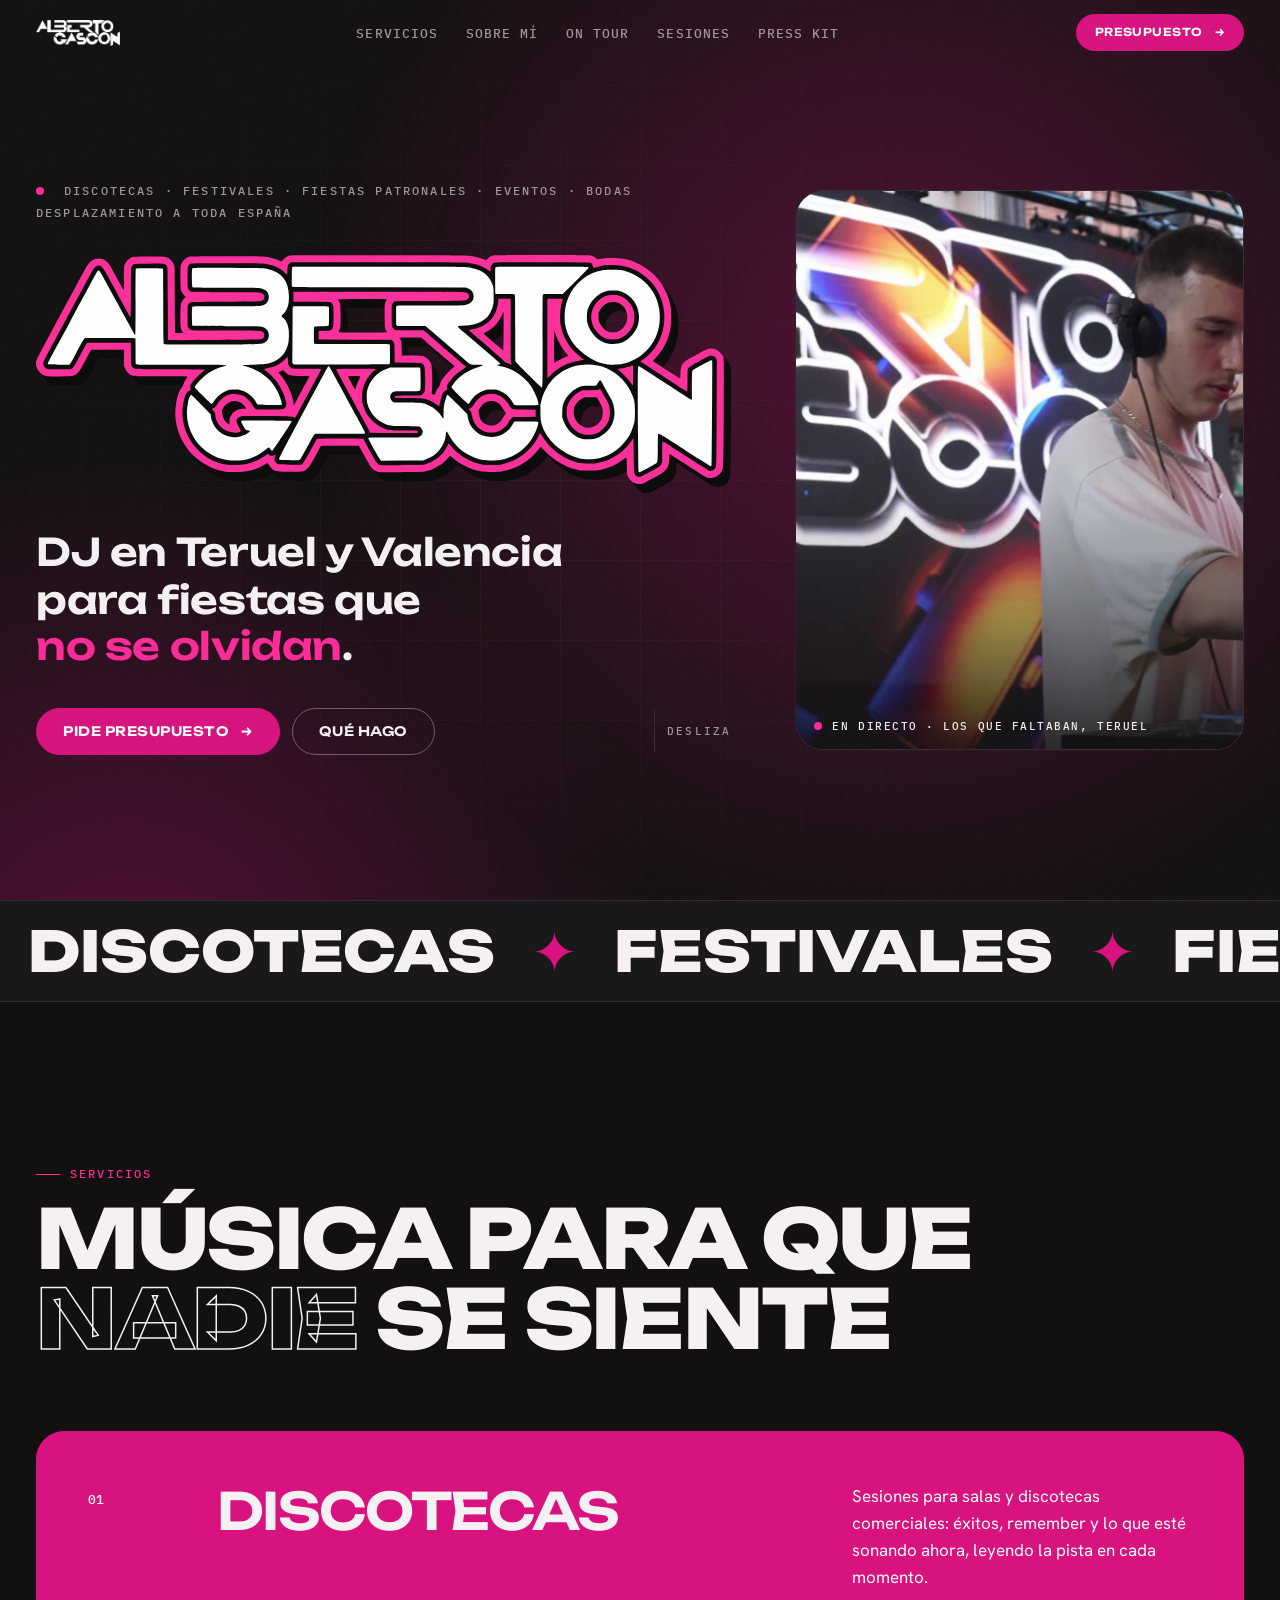
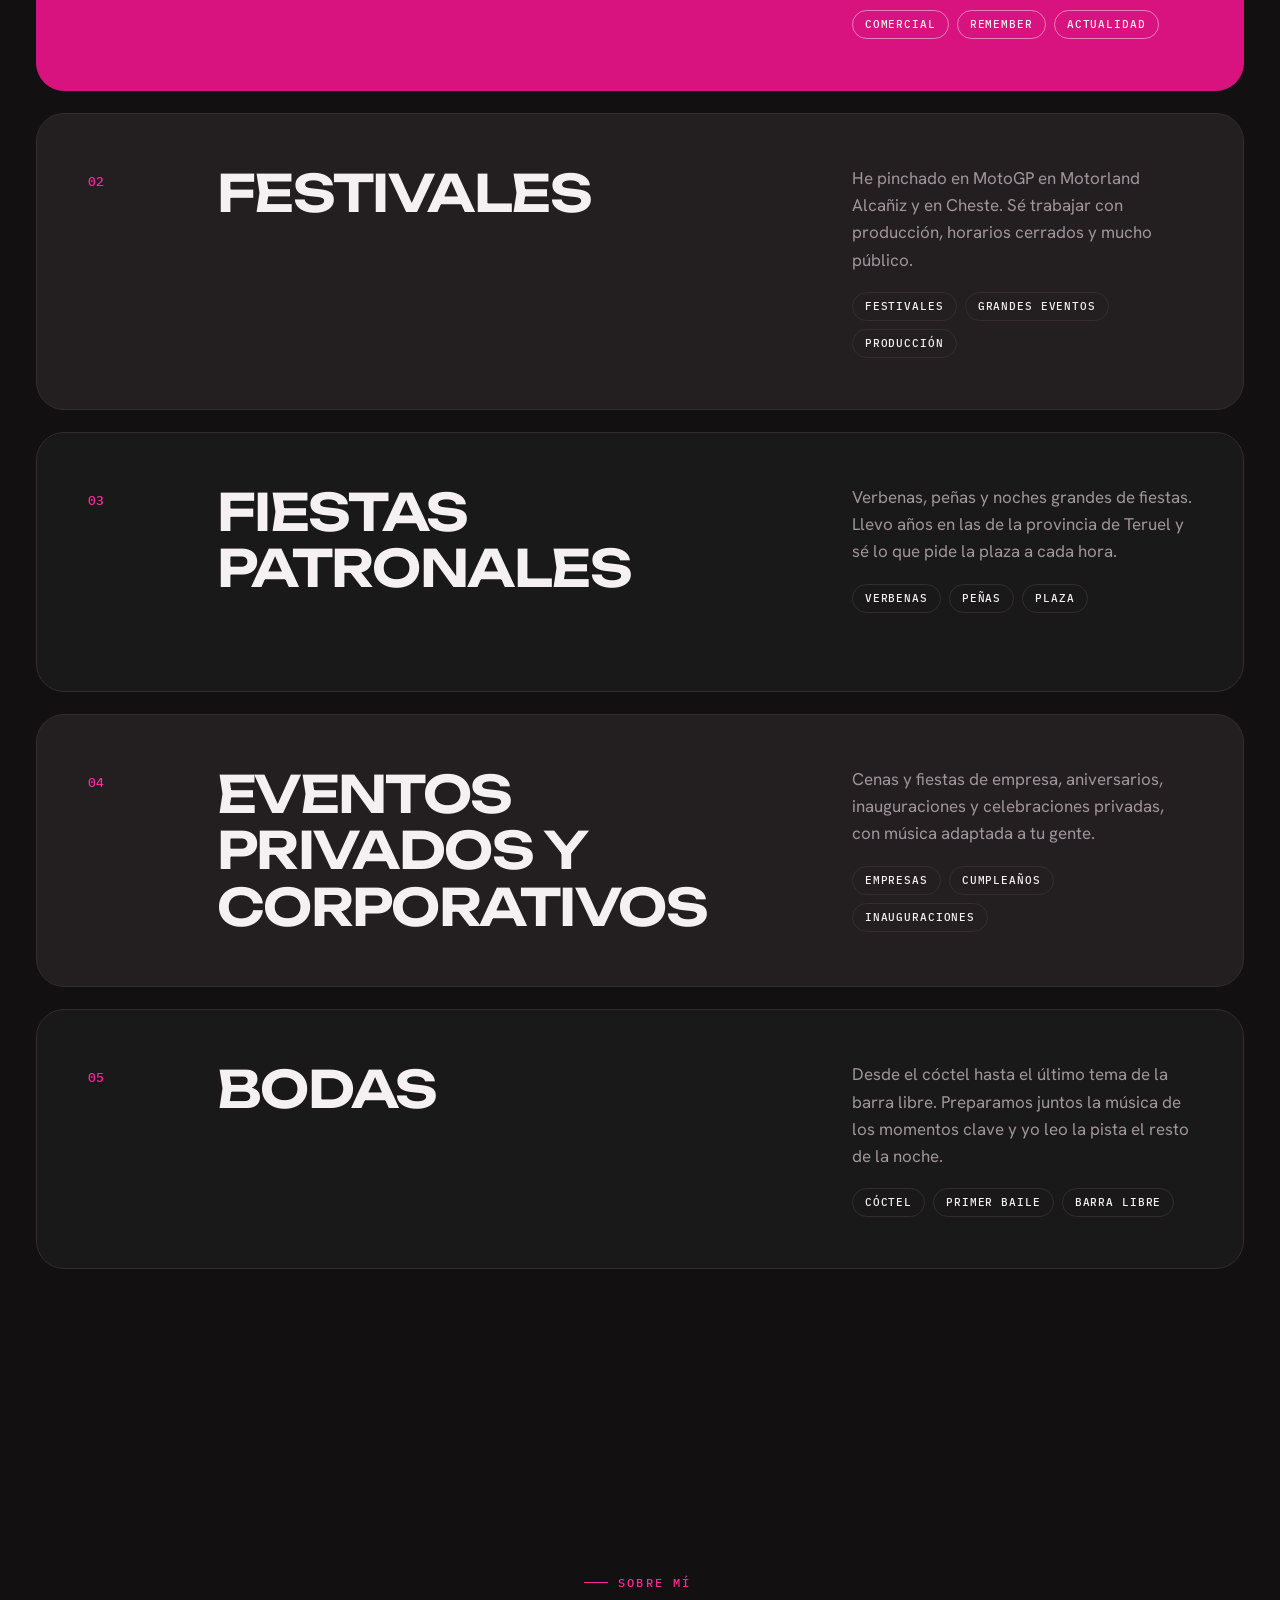
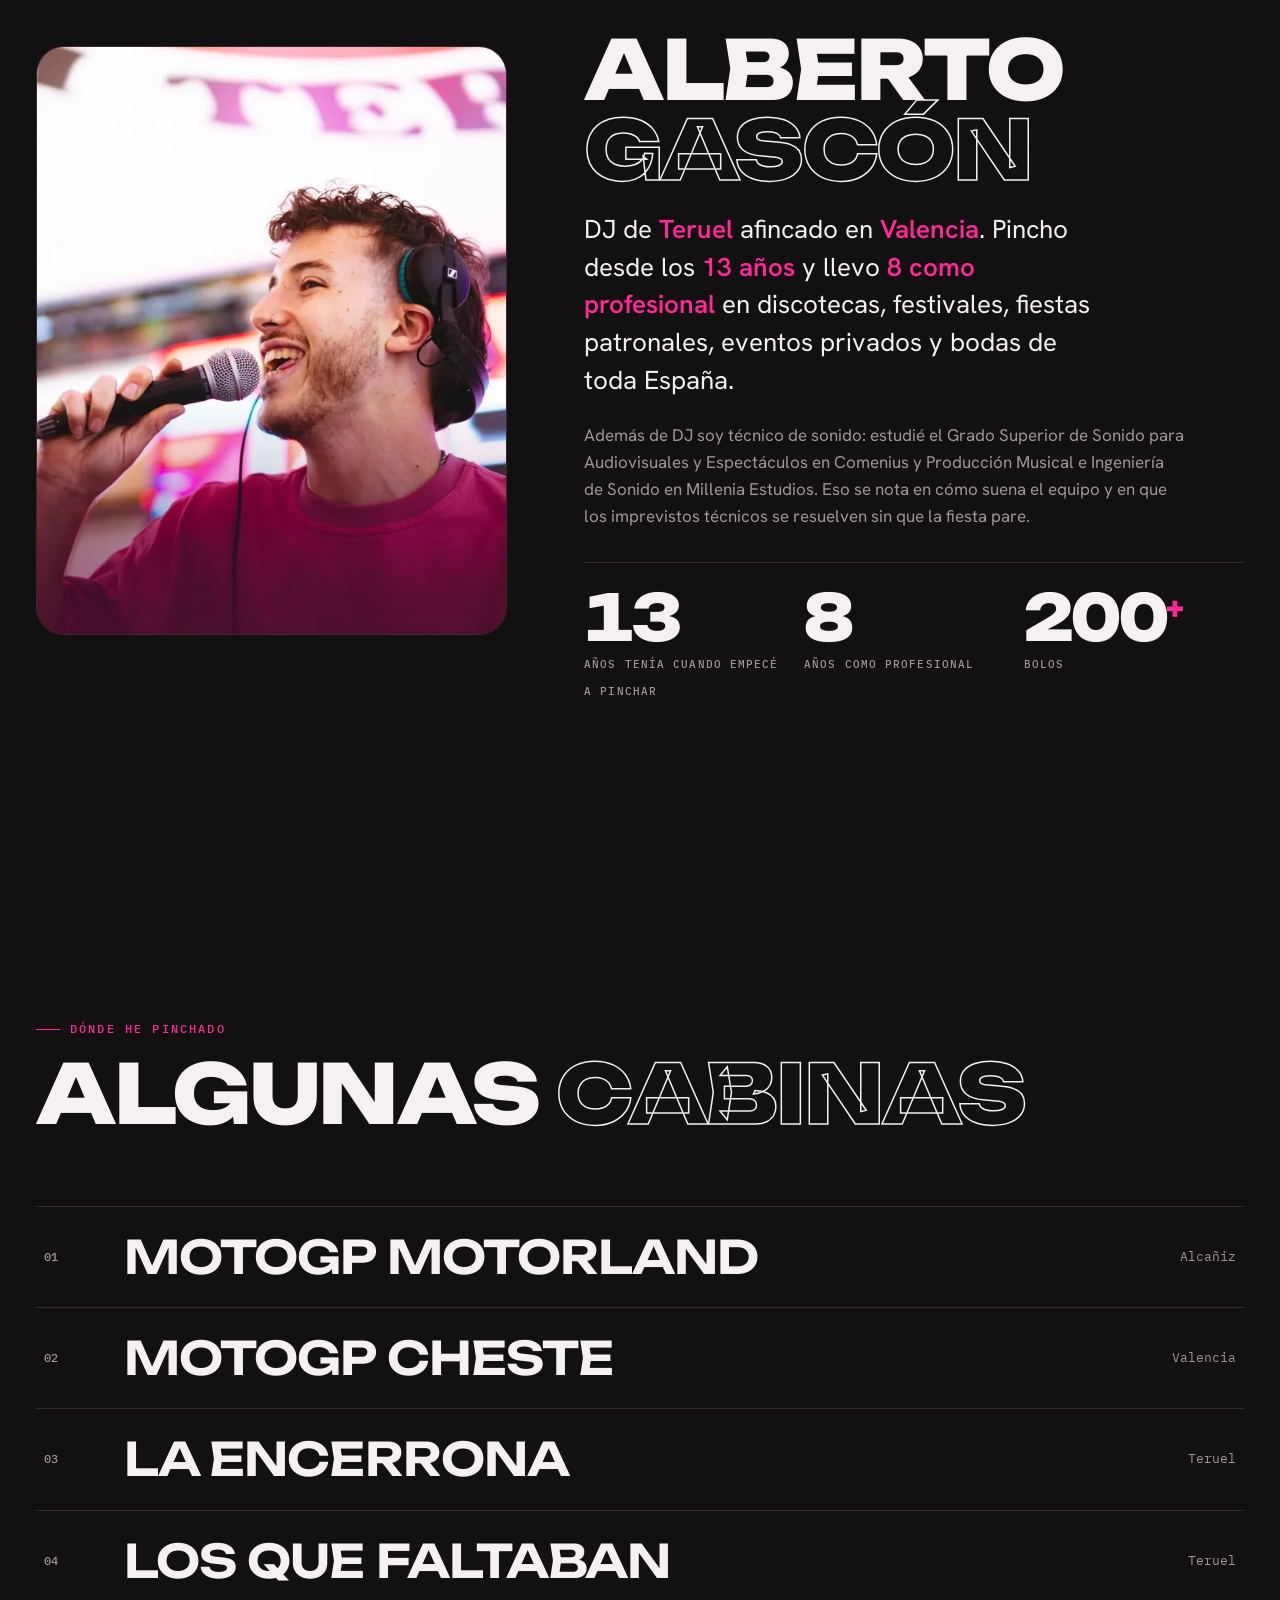
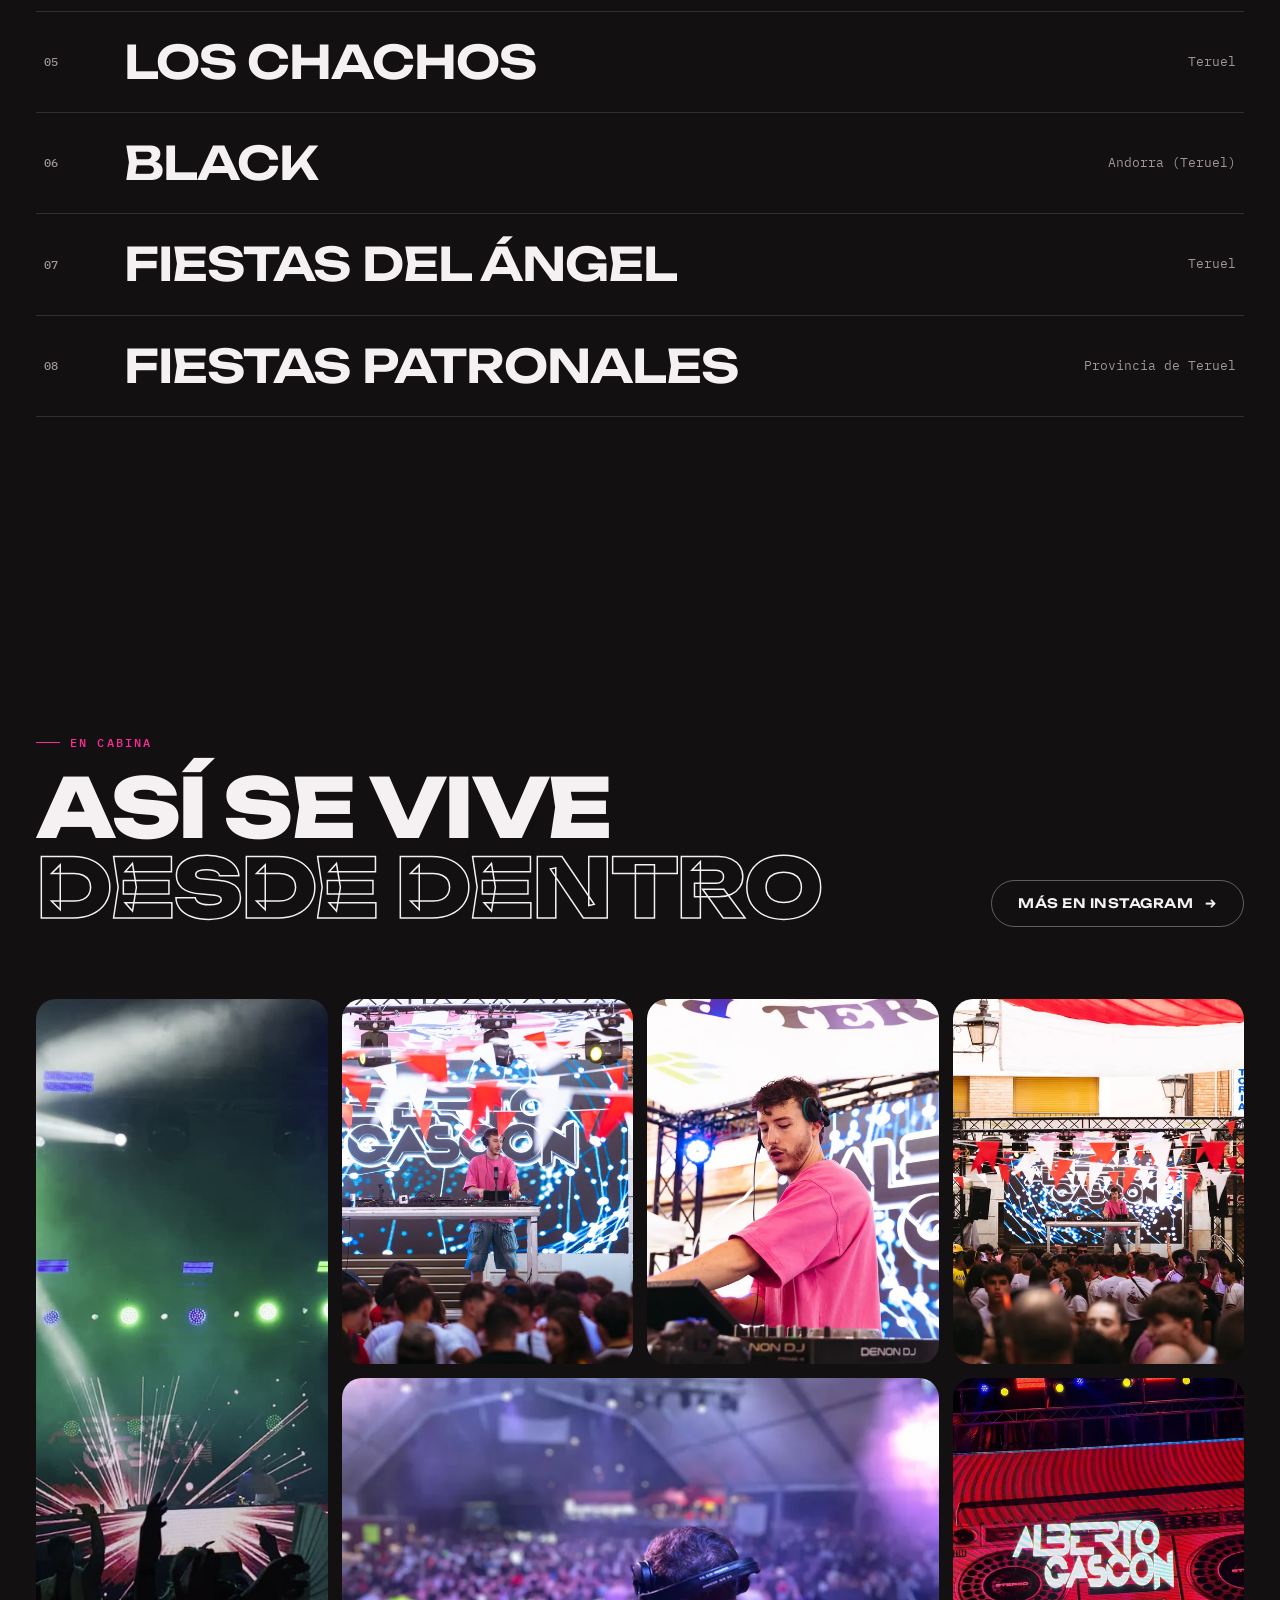
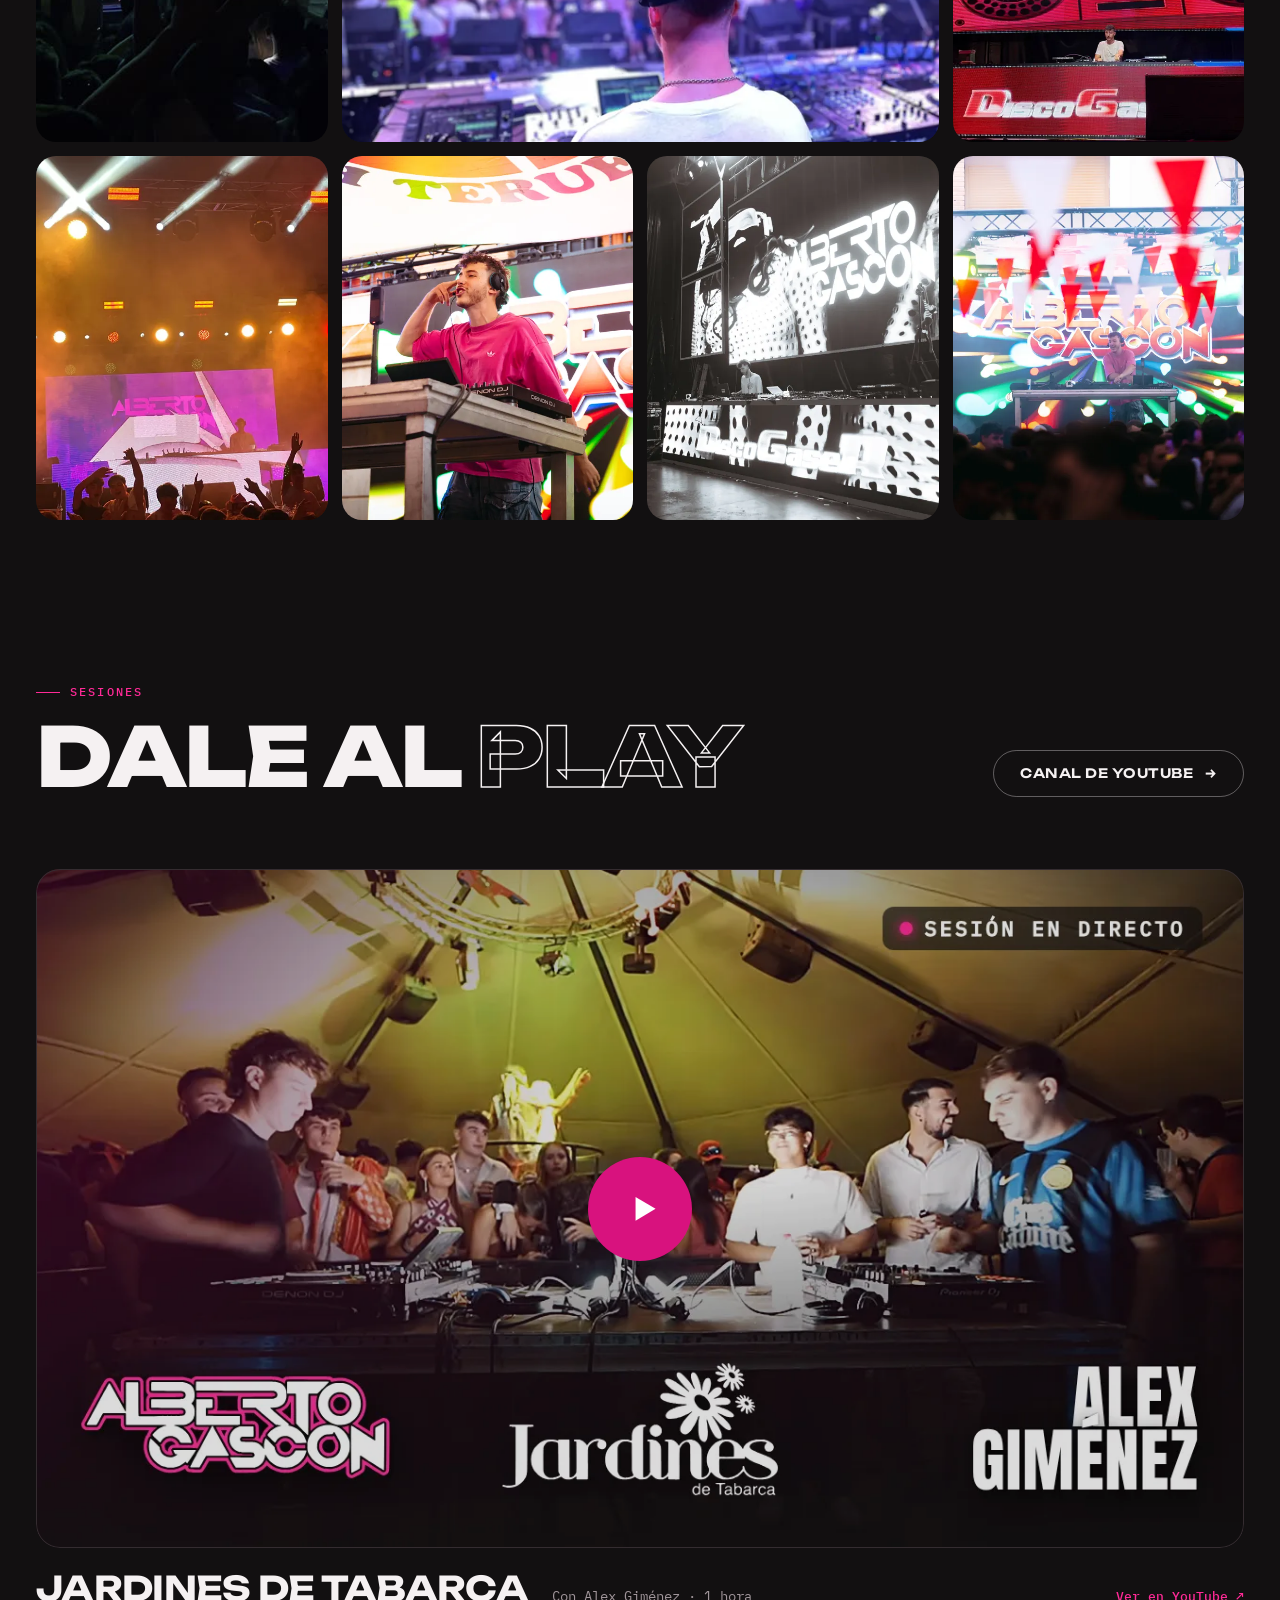
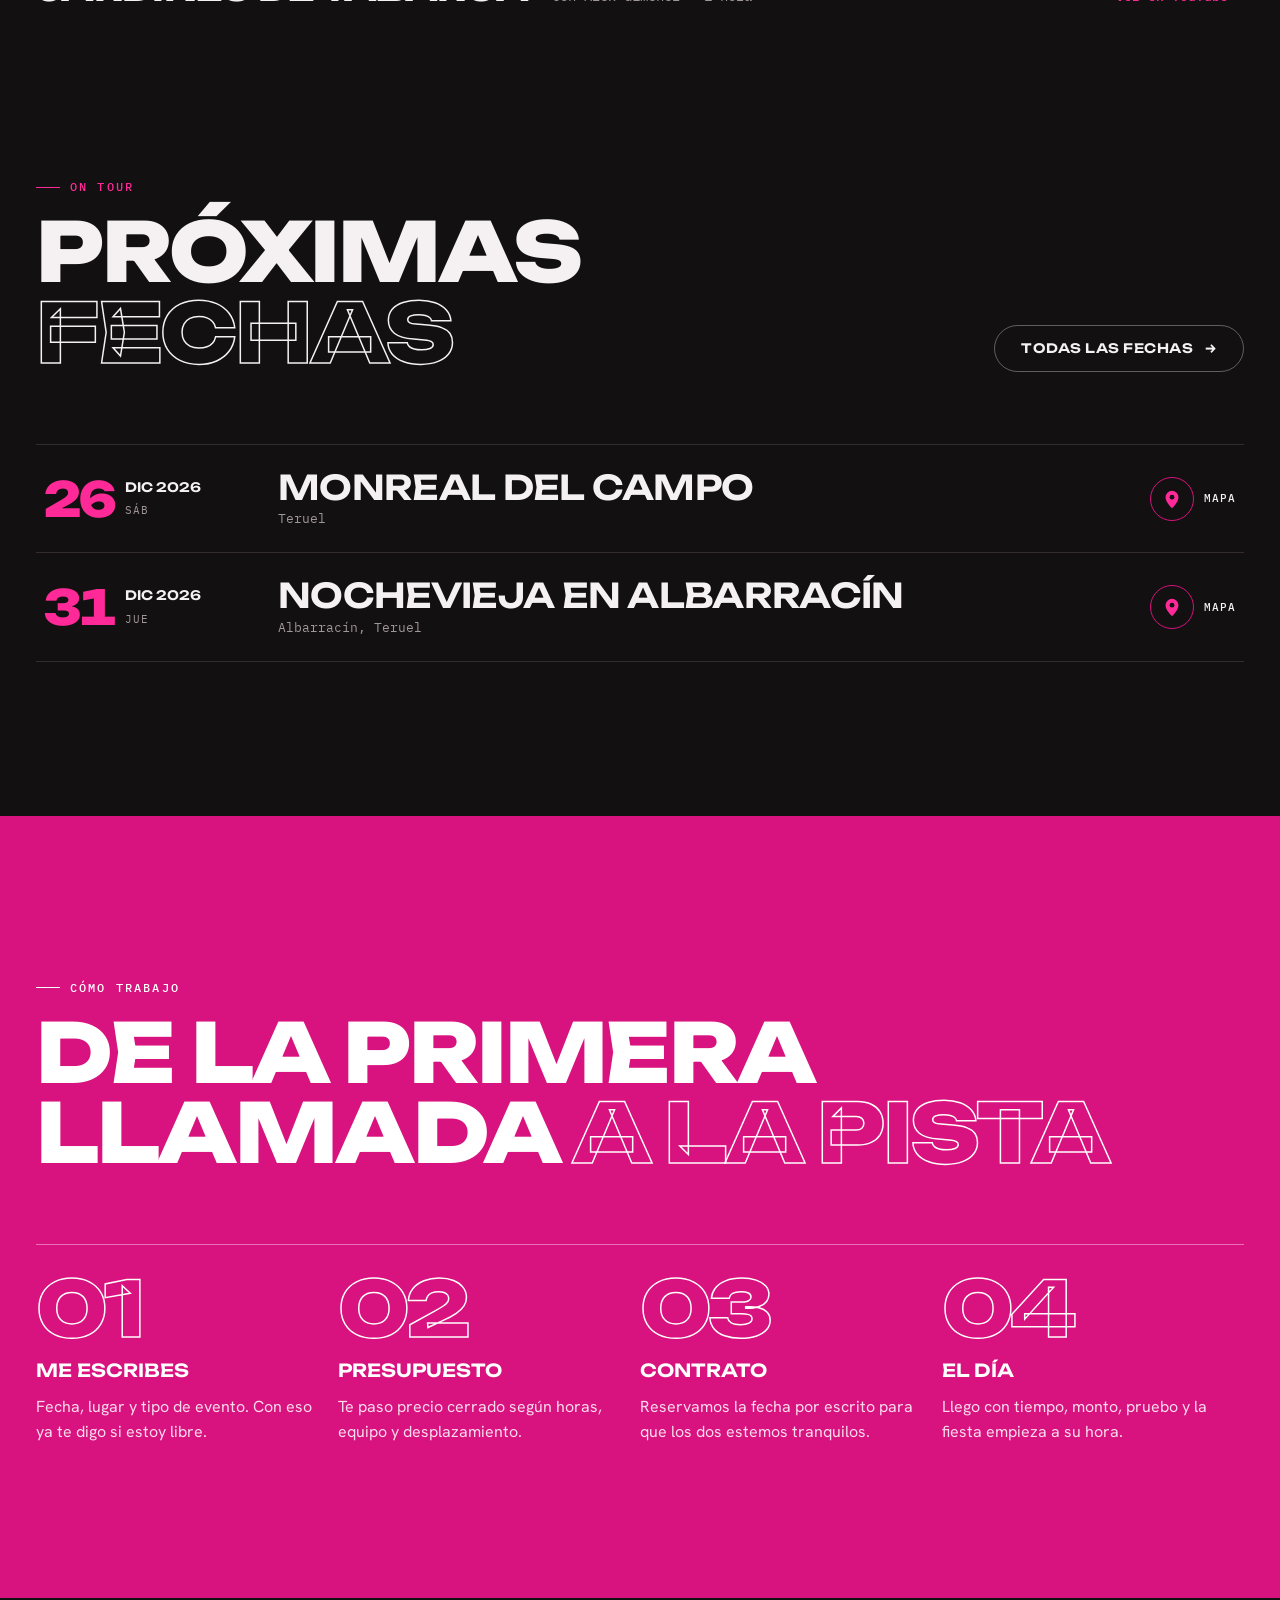
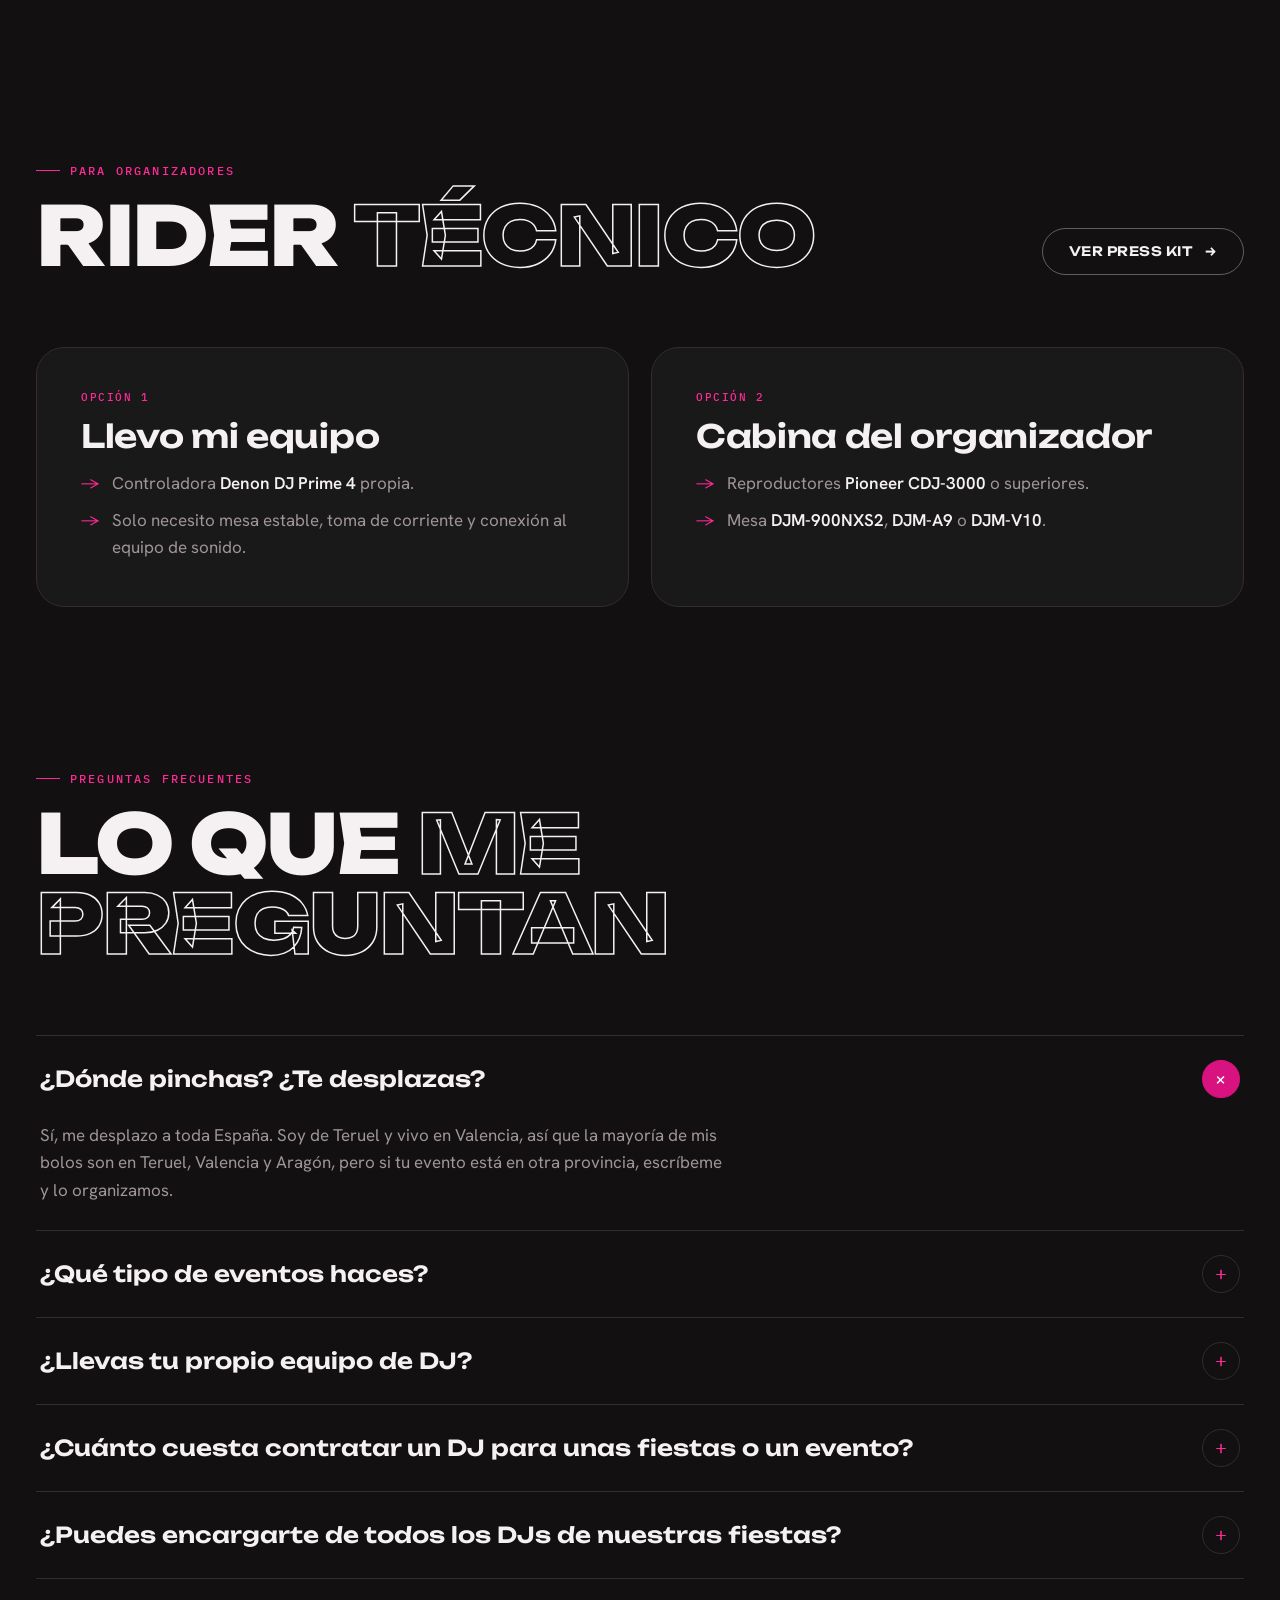
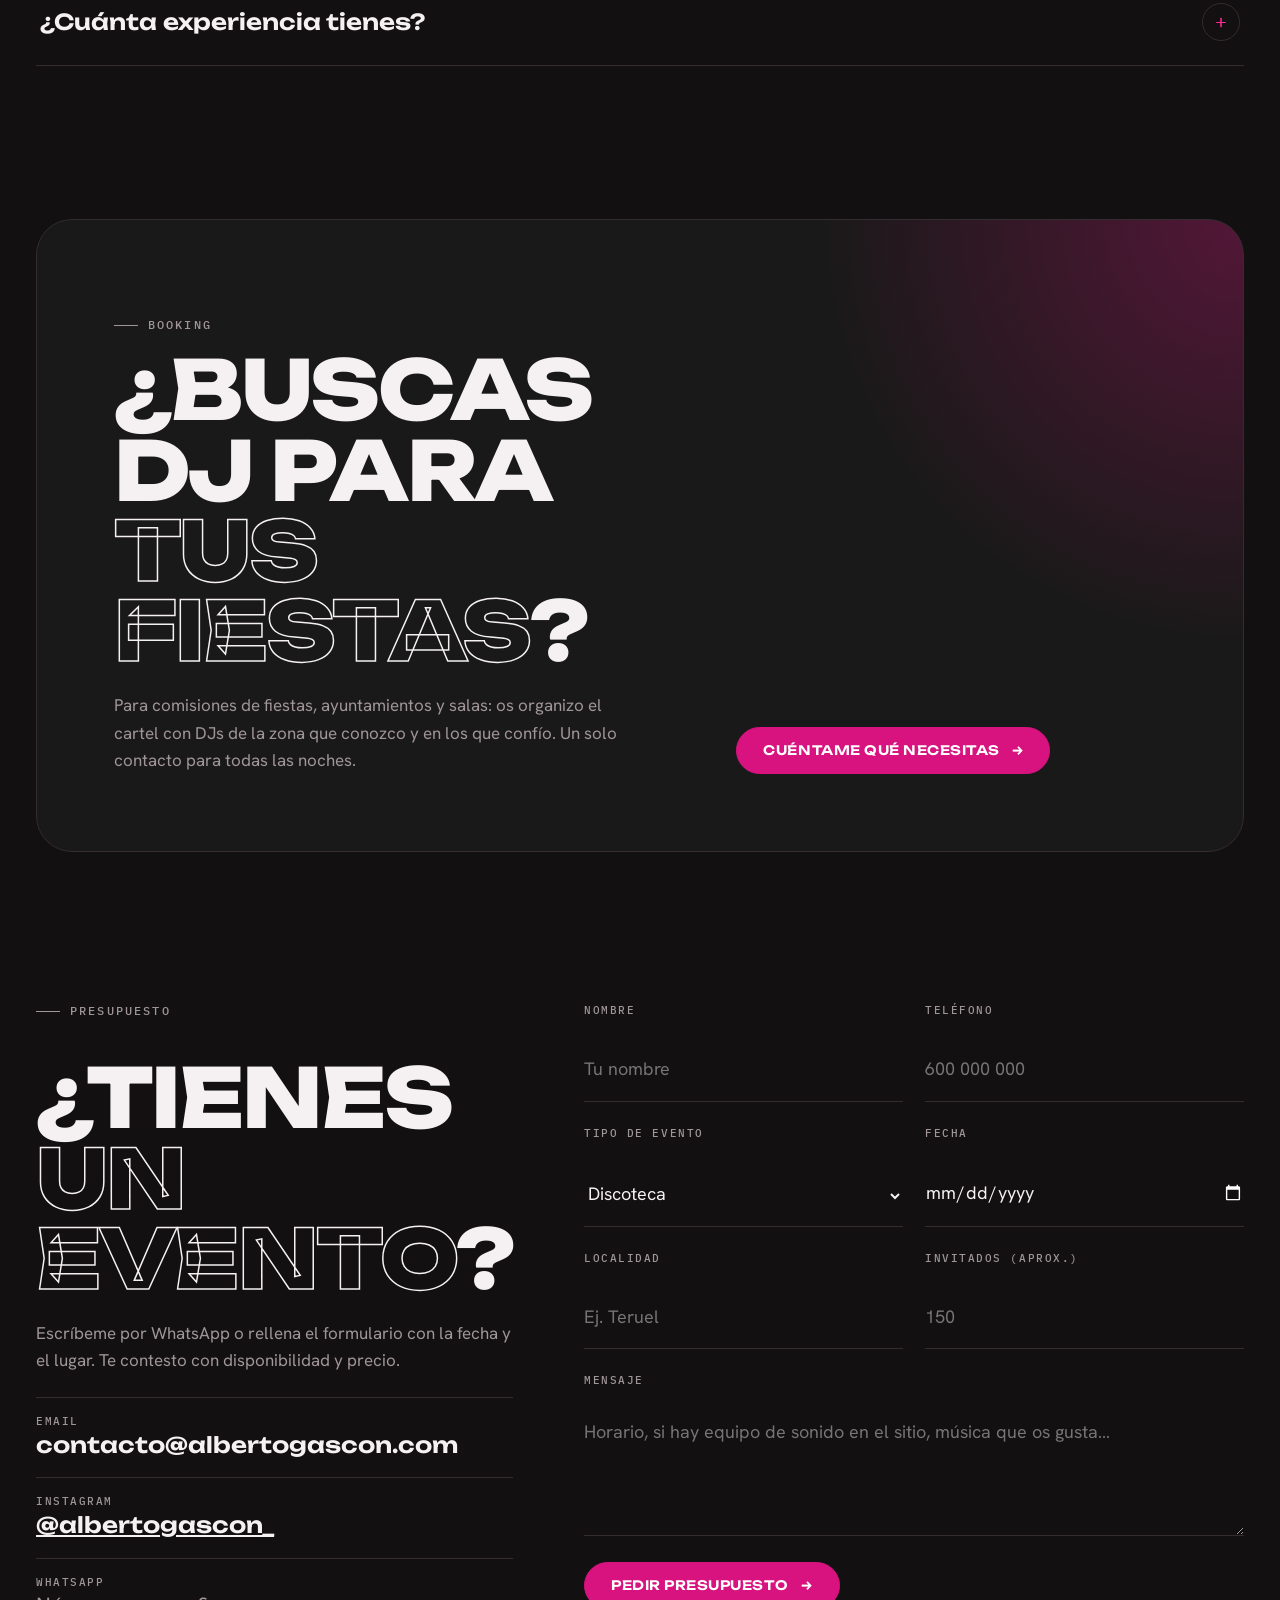
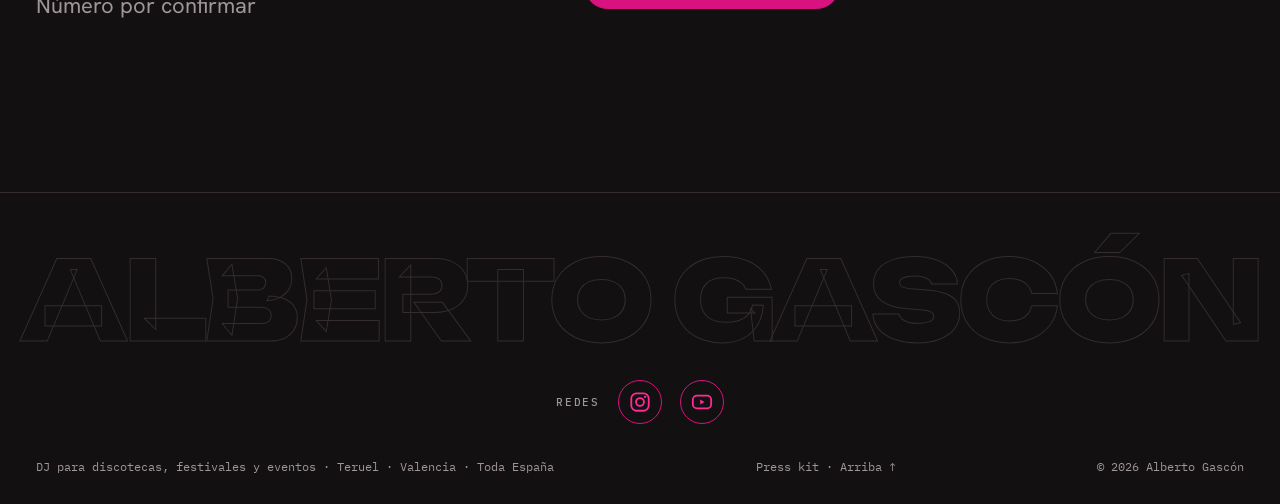
==== index.html @ 692a91f4 "Añade apartado Sesiones con la sesión de Jardines de Tabarca (YouTube, carga al pulsar play) Co-Auth" ====
<!doctype html>
<html lang="es">
<head>
<meta charset="utf-8">
<meta name="viewport" content="width=device-width, initial-scale=1, viewport-fit=cover">





<!-- SEO -->
<title>DJ en Teruel y Valencia para fiestas y eventos | Alberto Gascón</title>
<meta name="description" content="Alberto Gascón, DJ de Teruel con base en Valencia. Discotecas, festivales, fiestas patronales, eventos y bodas en toda España. Pinchando desde los 13, más de 200 bolos. Pide presupuesto.">
<link rel="canonical" href="https://albertogascon.com/">
<meta name="robots" content="index, follow, max-image-preview:large">
<meta name="author" content="Alberto Gascón">
<meta property="og:type" content="website">
<meta property="og:locale" content="es_ES">
<meta property="og:site_name" content="Alberto Gascón DJ">
<meta property="og:title" content="DJ en Teruel y Valencia para fiestas y eventos | Alberto Gascón">
<meta property="og:description" content="Alberto Gascón, DJ de Teruel con base en Valencia. Discotecas, festivales, fiestas patronales, eventos y bodas en toda España. Pinchando desde los 13, más de 200 bolos. Pide presupuesto.">
<meta property="og:url" content="https://albertogascon.com/">
<meta property="og:image" content="https://albertogascon.com/assets/img/og.jpg">
<meta property="og:image:width" content="1200">
<meta property="og:image:height" content="630">
<meta name="twitter:card" content="summary_large_image">
<link rel="icon" href="/favicon.ico" sizes="any">
<link rel="icon" type="image/svg+xml" href="/favicon.svg">
<link rel="apple-touch-icon" href="/assets/img/icons/apple-touch-icon.png">
<link rel="manifest" href="/site.webmanifest">
<!-- /SEO -->
<meta name="claude:viewport-fit-sides" content="cover">
<meta name="theme-color" content="#121011">
<link rel="preconnect" href="https://fonts.googleapis.com">
<link rel="preconnect" href="https://fonts.gstatic.com" crossorigin>
<link rel="stylesheet" href="https://fonts.googleapis.com/css2?family=Unbounded:wght@400;600;800&family=Hanken+Grotesk:wght@400;500;600&family=IBM+Plex+Mono:wght@400;500&display=swap">
<link rel="preload" as="image" href="assets/img/logo-rosa.svg" type="image/svg+xml" fetchpriority="high">
<link rel="stylesheet" href="assets/css/site.css">
<!-- JSONLD -->
<script type="application/ld+json">
{
 "@context": "https://schema.org",
 "@graph": [
  {
   "@type": "WebSite",
   "@id": "https://albertogascon.com/#web",
   "url": "https://albertogascon.com/",
   "name": "Alberto Gascón DJ",
   "inLanguage": "es-ES",
   "publisher": {
    "@id": "https://albertogascon.com/#alberto"
   }
  },
  {
   "@type": "Person",
   "@id": "https://albertogascon.com/#alberto",
   "name": "Alberto Gascón",
   "jobTitle": "DJ",
   "birthDate": "2002",
   "birthPlace": {
    "@type": "Place",
    "name": "Teruel, España"
   },
   "description": "DJ de Teruel con base en Valencia, pinchando desde los 13 años y profesional desde hace 8, para discotecas, festivales, fiestas patronales, eventos privados y corporativos y bodas.",
   "url": "https://albertogascon.com/",
   "image": "https://albertogascon.com/assets/img/og.jpg",
   "email": "contacto@albertogascon.com",
   "sameAs": [
    "https://www.instagram.com/albertogascon_/",
    "https://www.youtube.com/@albertogascondj"
   ],
   "homeLocation": {
    "@type": "Place",
    "name": "Valencia, España"
   },
   "alumniOf": [
    {
     "@type": "EducationalOrganization",
     "name": "Comenius (Valencia)"
    },
    {
     "@type": "EducationalOrganization",
     "name": "Millenia Estudios (Valencia)"
    }
   ],
   "knowsAbout": [
    "DJ",
    "Sesiones de discoteca",
    "Fiestas patronales",
    "Bodas",
    "Técnico de sonido"
   ]
  },
  {
   "@type": [
    "ProfessionalService",
    "EntertainmentBusiness"
   ],
   "@id": "https://albertogascon.com/#negocio",
   "name": "Alberto Gascón DJ",
   "url": "https://albertogascon.com/",
   "image": "https://albertogascon.com/assets/img/og.jpg",
   "logo": "https://albertogascon.com/assets/img/icons/icon-512.png",
   "email": "contacto@albertogascon.com",
   "sameAs": [
    "https://www.instagram.com/albertogascon_/",
    "https://www.youtube.com/@albertogascondj"
   ],
   "founder": {
    "@id": "https://albertogascon.com/#alberto"
   },
   "description": "Servicio de DJ en Teruel, Valencia, Aragón y toda España: discotecas, festivales, fiestas patronales, eventos privados y corporativos, bodas y booking de DJs.",
   "address": {
    "@type": "PostalAddress",
    "addressLocality": "Valencia",
    "addressRegion": "Valencia",
    "addressCountry": "ES"
   },
   "areaServed": [
    {
     "@type": "AdministrativeArea",
     "name": "España"
    },
    {
     "@type": "AdministrativeArea",
     "name": "Provincia de Teruel"
    },
    {
     "@type": "AdministrativeArea",
     "name": "Valencia"
    },
    {
     "@type": "AdministrativeArea",
     "name": "Aragón"
    },
    {
     "@type": "AdministrativeArea",
     "name": "Comunidad Valenciana"
    }
   ],
   "knowsLanguage": "es",
   "hasOfferCatalog": {
    "@type": "OfferCatalog",
    "name": "Servicios de DJ",
    "itemListElement": [
     {
      "@type": "Offer",
      "itemOffered": {
       "@type": "Service",
       "name": "DJ para discotecas",
       "areaServed": [
        {
         "@type": "AdministrativeArea",
         "name": "España"
        },
        {
         "@type": "AdministrativeArea",
         "name": "Provincia de Teruel"
        },
        {
         "@type": "AdministrativeArea",
         "name": "Valencia"
        },
        {
         "@type": "AdministrativeArea",
         "name": "Aragón"
        },
        {
         "@type": "AdministrativeArea",
         "name": "Comunidad Valenciana"
        }
       ]
      }
     },
     {
      "@type": "Offer",
      "itemOffered": {
       "@type": "Service",
       "name": "DJ para festivales",
       "areaServed": [
        {
         "@type": "AdministrativeArea",
         "name": "España"
        },
        {
         "@type": "AdministrativeArea",
         "name": "Provincia de Teruel"
        },
        {
         "@type": "AdministrativeArea",
         "name": "Valencia"
        },
        {
         "@type": "AdministrativeArea",
         "name": "Aragón"
        },
        {
         "@type": "AdministrativeArea",
         "name": "Comunidad Valenciana"
        }
       ]
      }
     },
     {
      "@type": "Offer",
      "itemOffered": {
       "@type": "Service",
       "name": "DJ para fiestas patronales",
       "areaServed": [
        {
         "@type": "AdministrativeArea",
         "name": "España"
        },
        {
         "@type": "AdministrativeArea",
         "name": "Provincia de Teruel"
        },
        {
         "@type": "AdministrativeArea",
         "name": "Valencia"
        },
        {
         "@type": "AdministrativeArea",
         "name": "Aragón"
        },
        {
         "@type": "AdministrativeArea",
         "name": "Comunidad Valenciana"
        }
       ]
      }
     },
     {
      "@type": "Offer",
      "itemOffered": {
       "@type": "Service",
       "name": "DJ para eventos privados y corporativos",
       "areaServed": [
        {
         "@type": "AdministrativeArea",
         "name": "España"
        },
        {
         "@type": "AdministrativeArea",
         "name": "Provincia de Teruel"
        },
        {
         "@type": "AdministrativeArea",
         "name": "Valencia"
        },
        {
         "@type": "AdministrativeArea",
         "name": "Aragón"
        },
        {
         "@type": "AdministrativeArea",
         "name": "Comunidad Valenciana"
        }
       ]
      }
     },
     {
      "@type": "Offer",
      "itemOffered": {
       "@type": "Service",
       "name": "DJ para bodas",
       "areaServed": [
        {
         "@type": "AdministrativeArea",
         "name": "España"
        },
        {
         "@type": "AdministrativeArea",
         "name": "Provincia de Teruel"
        },
        {
         "@type": "AdministrativeArea",
         "name": "Valencia"
        },
        {
         "@type": "AdministrativeArea",
         "name": "Aragón"
        },
        {
         "@type": "AdministrativeArea",
         "name": "Comunidad Valenciana"
        }
       ]
      }
     },
     {
      "@type": "Offer",
      "itemOffered": {
       "@type": "Service",
       "name": "Booking de DJs para fiestas",
       "areaServed": [
        {
         "@type": "AdministrativeArea",
         "name": "España"
        },
        {
         "@type": "AdministrativeArea",
         "name": "Provincia de Teruel"
        },
        {
         "@type": "AdministrativeArea",
         "name": "Valencia"
        },
        {
         "@type": "AdministrativeArea",
         "name": "Aragón"
        },
        {
         "@type": "AdministrativeArea",
         "name": "Comunidad Valenciana"
        }
       ]
      }
     }
    ]
   }
  },
  {
   "@type": "FAQPage",
   "@id": "https://albertogascon.com/#preguntas",
   "mainEntity": [
    {
     "@type": "Question",
     "name": "¿Dónde pinchas? ¿Te desplazas?",
     "acceptedAnswer": {
      "@type": "Answer",
      "text": "Sí, me desplazo a toda España. Soy de Teruel y vivo en Valencia, así que la mayoría de mis bolos son en Teruel, Valencia y Aragón, pero si tu evento está en otra provincia, escríbeme y lo organizamos."
     }
    },
    {
     "@type": "Question",
     "name": "¿Qué tipo de eventos haces?",
     "acceptedAnswer": {
      "@type": "Answer",
      "text": "Discotecas y salas comerciales, festivales, fiestas patronales y verbenas, eventos privados y de empresa, y bodas. He pinchado en MotoGP Motorland Alcañiz, MotoGP Cheste, La Encerrona, Los Que Faltaban, Los Chachos, Black y las Fiestas del Ángel de Teruel."
     }
    },
    {
     "@type": "Question",
     "name": "¿Llevas tu propio equipo de DJ?",
     "acceptedAnswer": {
      "@type": "Answer",
      "text": "Sí. Puedo llevar mi Denon DJ Prime 4. Si la sala ya tiene cabina, trabajo con Pioneer CDJ-3000 o superiores y mesa DJM-900NXS2, DJM-A9 o DJM-V10."
     }
    },
    {
     "@type": "Question",
     "name": "¿Cuánto cuesta contratar un DJ para unas fiestas o un evento?",
     "acceptedAnswer": {
      "@type": "Answer",
      "text": "Depende de las horas, del equipo que haga falta y del desplazamiento. Cuéntame la fecha, el lugar y el tipo de evento y te paso un precio cerrado sin compromiso."
     }
    },
    {
     "@type": "Question",
     "name": "¿Puedes encargarte de todos los DJs de nuestras fiestas?",
     "acceptedAnswer": {
      "@type": "Answer",
      "text": "Sí. Para comisiones de fiestas, ayuntamientos y salas organizo el cartel con DJs de la zona de confianza, con un solo contacto para todas las noches."
     }
    },
    {
     "@type": "Question",
     "name": "¿Cuánta experiencia tienes?",
     "acceptedAnswer": {
      "@type": "Answer",
      "text": "Pincho desde los 13 años y llevo 8 como DJ profesional, con más de 200 bolos. Tengo 24 años y además soy técnico de sonido: estudié en Comenius y en Millenia Estudios (Valencia)."
     }
    }
   ]
  },
  {
   "@type": "MusicEvent",
   "name": "Alberto Gascón en Villar del Cobo",
   "startDate": "2026-10-30",
   "eventStatus": "https://schema.org/EventScheduled",
   "eventAttendanceMode": "https://schema.org/OfflineEventAttendanceMode",
   "location": {
    "@type": "Place",
    "name": "Villar del Cobo",
    "address": {
     "@type": "PostalAddress",
     "addressLocality": "Teruel",
     "addressCountry": "ES"
    }
   },
   "performer": {
    "@id": "https://albertogascon.com/#alberto"
   },
   "organizer": {
    "@type": "Organization",
    "name": "Villar del Cobo"
   },
   "image": "https://albertogascon.com/assets/img/og.jpg",
   "url": "https://albertogascon.com/tour.html",
   "description": "Alberto Gascón pincha en Villar del Cobo (Teruel)."
  },
  {
   "@type": "MusicEvent",
   "name": "Alberto Gascón en Electropura",
   "startDate": "2026-11-19",
   "eventStatus": "https://schema.org/EventScheduled",
   "eventAttendanceMode": "https://schema.org/OfflineEventAttendanceMode",
   "location": {
    "@type": "Place",
    "name": "Electropura",
    "address": {
     "@type": "PostalAddress",
     "addressLocality": "Ruzafa, Valencia",
     "addressCountry": "ES"
    }
   },
   "performer": {
    "@id": "https://albertogascon.com/#alberto"
   },
   "organizer": {
    "@type": "Organization",
    "name": "Electropura"
   },
   "image": "https://albertogascon.com/assets/img/og.jpg",
   "url": "https://albertogascon.com/tour.html",
   "description": "Alberto Gascón pincha en Electropura (Ruzafa, Valencia)."
  },
  {
   "@type": "MusicEvent",
   "name": "Alberto Gascón en Manzanera",
   "startDate": "2026-11-21",
   "eventStatus": "https://schema.org/EventScheduled",
   "eventAttendanceMode": "https://schema.org/OfflineEventAttendanceMode",
   "location": {
    "@type": "Place",
    "name": "Manzanera",
    "address": {
     "@type": "PostalAddress",
     "addressLocality": "Teruel",
     "addressCountry": "ES"
    }
   },
   "performer": {
    "@id": "https://albertogascon.com/#alberto"
   },
   "organizer": {
    "@type": "Organization",
    "name": "Manzanera"
   },
   "image": "https://albertogascon.com/assets/img/og.jpg",
   "url": "https://albertogascon.com/tour.html",
   "description": "Alberto Gascón pincha en Manzanera (Teruel)."
  }
 ]
}
</script>
<!-- /JSONLD -->
</head>
<body>

<div class="curtain" aria-hidden="true"><span>Alberto Gascón · DJ</span></div>

<nav id="nav">
  <div class="wrap">
    <a class="brand" href="#top" aria-label="Inicio"><img src="assets/img/logo-blanco.png" alt="Alberto Gascón"></a>
    <ul id="menu">
      <li style="--d:0"><a href="#servicios">Servicios</a></li>
      <li style="--d:1"><a href="#sobre-mi">Sobre mí</a></li>
      <li style="--d:2"><a href="tour.html">On Tour</a></li>
      <li style="--d:3"><a href="#sesiones">Sesiones</a></li>
      <li style="--d:4"><a href="presskit.html">Press kit</a></li>
    </ul>
    <a class="btn small" href="#presupuesto">Presupuesto <span class="arr">→</span></a>
    <button class="burger" type="button" aria-label="Abrir menú" aria-expanded="false" aria-controls="menu"><span></span><span></span></button>
  </div>
</nav>

<header class="hero" id="top">
  <div class="glow" aria-hidden="true"></div>
  <div class="grid-lines" aria-hidden="true"></div>
  <div class="wrap">
    <div class="hero-copy">
    <p class="kicker"><span class="dot"></span><span>Discotecas · Festivales · Fiestas patronales · Eventos · Bodas</span><span>Desplazamiento a toda España</span></p>
    <div class="logo-stage" id="logoStage"><img src="assets/img/logo-rosa.svg" alt="Alberto Gascón, DJ en Teruel y Valencia" width="2841" height="970" fetchpriority="high"></div>
    <h1>
      <span class="line-mask"><span>DJ en Teruel y Valencia</span></span>
      <span class="line-mask"><span>para fiestas que <em>no se olvidan</em>.</span></span>
    </h1>
    <div class="hero-foot">
      <div class="ctas">
        <a class="btn" href="#presupuesto">Pide presupuesto <span class="arr">→</span></a>
        <a class="btn ghost" href="#servicios">Qué hago</a>
      </div>
      <div class="scroll-cue"><i></i>Desliza</div>
    </div>
    </div>
    <figure class="hero-media">
      <video autoplay muted loop playsinline preload="auto" poster="assets/video/hero-los-que-faltaban.jpg" aria-label="Alberto Gascón pinchando en Los Que Faltaban, Teruel">
        <source src="assets/video/hero-los-que-faltaban-movil.mp4" type="video/mp4" media="(max-width: 960px)">
        <source src="assets/video/hero-los-que-faltaban.mp4" type="video/mp4">
      </video>
      <figcaption><span class="rec"></span>En directo · Los Que Faltaban, Teruel</figcaption>
    </figure>
  </div>
</header>

<div class="marquee" aria-hidden="true">
  <div class="track">
    <span>Discotecas</span><span class="star">✦</span><span>Festivales</span><span class="star">✦</span><span>Fiestas patronales</span><span class="star">✦</span><span>Eventos corporativos</span><span class="star">✦</span><span>Bodas</span><span class="star">✦</span>
    <span>Discotecas</span><span class="star">✦</span><span>Festivales</span><span class="star">✦</span><span>Fiestas patronales</span><span class="star">✦</span><span>Eventos corporativos</span><span class="star">✦</span><span>Bodas</span><span class="star">✦</span>
  </div>
</div>

<main>
<section id="servicios">
  <div class="wrap">
    <div class="sec-head reveal">
      <div><p class="eyebrow">Servicios</p><h2>Música para que <span class="out">nadie</span> se siente</h2></div>
    </div>
    <div class="stack">
      <article class="card hot" style="--i:0"><span class="n">01</span><h3>Discotecas</h3><div><p>Sesiones para salas y discotecas comerciales: éxitos, remember y lo que esté sonando ahora, leyendo la pista en cada momento.</p><div class="tags"><span>Comercial</span><span>Remember</span><span>Actualidad</span></div></div></article>
      <article class="card" style="--i:1"><span class="n">02</span><h3>Festivales</h3><div><p>He pinchado en MotoGP en Motorland Alcañiz y en Cheste. Sé trabajar con producción, horarios cerrados y mucho público.</p><div class="tags"><span>Festivales</span><span>Grandes eventos</span><span>Producción</span></div></div></article>
      <article class="card" style="--i:2"><span class="n">03</span><h3>Fiestas patronales</h3><div><p>Verbenas, peñas y noches grandes de fiestas. Llevo años en las de la provincia de Teruel y sé lo que pide la plaza a cada hora.</p><div class="tags"><span>Verbenas</span><span>Peñas</span><span>Plaza</span></div></div></article>
      <article class="card" style="--i:3"><span class="n">04</span><h3>Eventos privados y corporativos</h3><div><p>Cenas y fiestas de empresa, aniversarios, inauguraciones y celebraciones privadas, con música adaptada a tu gente.</p><div class="tags"><span>Empresas</span><span>Cumpleaños</span><span>Inauguraciones</span></div></div></article>
      <article class="card" style="--i:4"><span class="n">05</span><h3>Bodas</h3><div><p>Desde el cóctel hasta el último tema de la barra libre. Preparamos juntos la música de los momentos clave y yo leo la pista el resto de la noche.</p><div class="tags"><span>Cóctel</span><span>Primer baile</span><span>Barra libre</span></div></div></article>
    </div>
  </div>
</section>

<section id="sobre-mi">
  <div class="wrap about">
    <figure class="portrait reveal"><img src="assets/img/fotos/alberto-gascon-dj-retrato-microfono-700.webp" srcset="assets/img/fotos/alberto-gascon-dj-retrato-microfono-700.webp 560w, assets/img/fotos/alberto-gascon-dj-retrato-microfono-1400.webp 1120w" sizes="(max-width: 860px) 92vw, 40vw" width="1120" height="1400" loading="lazy" alt="Alberto Gascón con el micrófono en la mano durante una sesión"></figure>
    <div class="about-text reveal">
      <p class="eyebrow">Sobre mí</p>
      <h2>Alberto <span class="out">Gascón</span></h2>
      <p class="lead">DJ de <b>Teruel</b> afincado en <b>Valencia</b>. Pincho desde los <b>13 años</b> y llevo <b>8 como profesional</b> en discotecas, festivales, fiestas patronales, eventos privados y bodas de toda España.</p>
      <p class="body">Además de DJ soy técnico de sonido: estudié el Grado Superior de Sonido para Audiovisuales y Espectáculos en Comenius y Producción Musical e Ingeniería de Sonido en Millenia Estudios. Eso se nota en cómo suena el equipo y en que los imprevistos técnicos se resuelven sin que la fiesta pare.</p>
      <div class="stats">
        <div><b>13</b><span>Años tenía cuando empecé a pinchar</span></div>
        <div><b data-count="8">8</b><span>Años como profesional</span></div>
        <div><b data-count="200">200<sup>+</sup></b><span>Bolos</span></div>
      </div>
    </div>
  </div>
</section>

<section id="cabinas">
  <div class="wrap">
    <div class="sec-head reveal">
      <div><p class="eyebrow">Dónde he pinchado</p><h2>Algunas <span class="out">cabinas</span></h2></div>
    </div>
    <ul class="venues reveal">
      <li><span class="i">01</span><span class="name">MotoGP Motorland</span><span class="where">Alcañiz</span></li>
      <li><span class="i">02</span><span class="name">MotoGP Cheste</span><span class="where">Valencia</span></li>
      <li><span class="i">03</span><span class="name">La Encerrona</span><span class="where">Teruel</span></li>
      <li><span class="i">04</span><span class="name">Los Que Faltaban</span><span class="where">Teruel</span></li>
      <li><span class="i">05</span><span class="name">Los Chachos</span><span class="where">Teruel</span></li>
      <li><span class="i">06</span><span class="name">Black</span><span class="where">Andorra (Teruel)</span></li>
      <li><span class="i">07</span><span class="name">Fiestas del Ángel</span><span class="where">Teruel</span></li>
      <li><span class="i">08</span><span class="name">Fiestas patronales</span><span class="where">Provincia de Teruel</span></li>
    </ul>
  </div>
</section>

<section id="en-cabina">
  <div class="wrap">
    <div class="sec-head reveal">
      <div><p class="eyebrow">En cabina</p><h2>Así se vive <span class="out">desde dentro</span></h2></div>
      <a class="btn ghost" href="https://www.instagram.com/albertogascon_/" target="_blank" rel="noopener">Más en Instagram <span class="arr">→</span></a>
    </div>
    <div class="gallery reveal">
      <figure class="g-item g-video">
        <video muted loop playsinline preload="none" poster="assets/video/escenario-luces.jpg" aria-label="Clip de Alberto Gascón en el escenario con luces" data-autoplay>
          <source src="assets/video/escenario-luces.mp4" type="video/mp4">
        </video>
      </figure>
      <button class="g-item" type="button" data-full="assets/img/fotos/alberto-gascon-dj-fiestas-teruel-escenario-01-1400.webp" aria-label="Ampliar foto: Alberto Gascón pinchando en el escenario de unas fiestas, con el público delante"><img src="assets/img/fotos/alberto-gascon-dj-fiestas-teruel-escenario-01-700.webp" srcset="assets/img/fotos/alberto-gascon-dj-fiestas-teruel-escenario-01-700.webp 700w, assets/img/fotos/alberto-gascon-dj-fiestas-teruel-escenario-01-1400.webp 1400w" sizes="(max-width: 700px) 46vw, 24vw" width="1120" height="1400" loading="lazy" alt="Alberto Gascón pinchando en el escenario de unas fiestas, con el público delante"></button>
      <button class="g-item" type="button" data-full="assets/img/fotos/alberto-gascon-dj-cabina-denon-prime-4-1400.webp" aria-label="Ampliar foto: Alberto Gascón en cabina con la Denon DJ Prime 4 en unas fiestas de Teruel"><img src="assets/img/fotos/alberto-gascon-dj-cabina-denon-prime-4-700.webp" srcset="assets/img/fotos/alberto-gascon-dj-cabina-denon-prime-4-700.webp 700w, assets/img/fotos/alberto-gascon-dj-cabina-denon-prime-4-1400.webp 1400w" sizes="(max-width: 700px) 46vw, 24vw" width="1120" height="1400" loading="lazy" alt="Alberto Gascón en cabina con la Denon DJ Prime 4 en unas fiestas de Teruel"></button>
      <button class="g-item" type="button" data-full="assets/img/fotos/alberto-gascon-dj-fiestas-teruel-plaza-1400.webp" aria-label="Ampliar foto: Alberto Gascón pinchando en la plaza durante unas fiestas"><img src="assets/img/fotos/alberto-gascon-dj-fiestas-teruel-plaza-700.webp" srcset="assets/img/fotos/alberto-gascon-dj-fiestas-teruel-plaza-700.webp 700w, assets/img/fotos/alberto-gascon-dj-fiestas-teruel-plaza-1400.webp 1400w" sizes="(max-width: 700px) 46vw, 24vw" width="1120" height="1400" loading="lazy" alt="Alberto Gascón pinchando en la plaza durante unas fiestas"></button>
      <button class="g-item wide" type="button" data-full="assets/img/fotos/alberto-gascon-dj-carpa-vista-cabina-1400.webp" aria-label="Ampliar foto: Vista de la carpa llena de gente desde la cabina de Alberto Gascón"><img src="assets/img/fotos/alberto-gascon-dj-carpa-vista-cabina-700.webp" srcset="assets/img/fotos/alberto-gascon-dj-carpa-vista-cabina-700.webp 700w, assets/img/fotos/alberto-gascon-dj-carpa-vista-cabina-1400.webp 1400w" sizes="(max-width: 700px) 46vw, 24vw" width="1400" height="1049" loading="lazy" alt="Vista de la carpa llena de gente desde la cabina de Alberto Gascón"></button>
      <button class="g-item" type="button" data-full="assets/img/fotos/alberto-gascon-dj-escenario-pantalla-roja-1400.webp" aria-label="Ampliar foto: Alberto Gascón en un escenario con pantalla de luces rojas"><img src="assets/img/fotos/alberto-gascon-dj-escenario-pantalla-roja-700.webp" srcset="assets/img/fotos/alberto-gascon-dj-escenario-pantalla-roja-700.webp 700w, assets/img/fotos/alberto-gascon-dj-escenario-pantalla-roja-1400.webp 1400w" sizes="(max-width: 700px) 46vw, 24vw" width="1120" height="1400" loading="lazy" alt="Alberto Gascón en un escenario con pantalla de luces rojas"></button>
      <button class="g-item" type="button" data-full="assets/img/fotos/alberto-gascon-dj-escenario-festival-1400.webp" aria-label="Ampliar foto: Alberto Gascón pinchando en un escenario de festival"><img src="assets/img/fotos/alberto-gascon-dj-escenario-festival-700.webp" srcset="assets/img/fotos/alberto-gascon-dj-escenario-festival-700.webp 700w, assets/img/fotos/alberto-gascon-dj-escenario-festival-1400.webp 1400w" sizes="(max-width: 700px) 46vw, 24vw" width="1120" height="1400" loading="lazy" alt="Alberto Gascón pinchando en un escenario de festival"></button>
      <button class="g-item" type="button" data-full="assets/img/fotos/alberto-gascon-dj-cabina-fiestas-teruel-1400.webp" aria-label="Ampliar foto: Alberto Gascón en la cabina de unas fiestas en Teruel"><img src="assets/img/fotos/alberto-gascon-dj-cabina-fiestas-teruel-700.webp" srcset="assets/img/fotos/alberto-gascon-dj-cabina-fiestas-teruel-700.webp 700w, assets/img/fotos/alberto-gascon-dj-cabina-fiestas-teruel-1400.webp 1400w" sizes="(max-width: 700px) 46vw, 24vw" width="1120" height="1400" loading="lazy" alt="Alberto Gascón en la cabina de unas fiestas en Teruel"></button>
      <button class="g-item" type="button" data-full="assets/img/fotos/alberto-gascon-dj-escenario-blanco-y-negro-1400.webp" aria-label="Ampliar foto: Alberto Gascón en el escenario, foto en blanco y negro"><img src="assets/img/fotos/alberto-gascon-dj-escenario-blanco-y-negro-700.webp" srcset="assets/img/fotos/alberto-gascon-dj-escenario-blanco-y-negro-700.webp 700w, assets/img/fotos/alberto-gascon-dj-escenario-blanco-y-negro-1400.webp 1400w" sizes="(max-width: 700px) 46vw, 24vw" width="1120" height="1400" loading="lazy" alt="Alberto Gascón en el escenario, foto en blanco y negro"></button>
      <button class="g-item" type="button" data-full="assets/img/fotos/alberto-gascon-dj-fiestas-teruel-escenario-02-1400.webp" aria-label="Ampliar foto: Alberto Gascón en el escenario de unas fiestas, con banderines y público"><img src="assets/img/fotos/alberto-gascon-dj-fiestas-teruel-escenario-02-700.webp" srcset="assets/img/fotos/alberto-gascon-dj-fiestas-teruel-escenario-02-700.webp 700w, assets/img/fotos/alberto-gascon-dj-fiestas-teruel-escenario-02-1400.webp 1400w" sizes="(max-width: 700px) 46vw, 24vw" width="1120" height="1400" loading="lazy" alt="Alberto Gascón en el escenario de unas fiestas, con banderines y público"></button>
    </div>
  </div>
  <dialog class="lightbox" id="lightbox" aria-label="Foto ampliada">
    <img alt="">
    <button class="lb-btn lb-prev" type="button" aria-label="Foto anterior">←</button>
    <button class="lb-btn lb-next" type="button" aria-label="Foto siguiente">→</button>
    <button class="lb-btn lb-close" type="button" aria-label="Cerrar">✕</button>
  </dialog>
</section>

<section id="sesiones" style="padding-top:0">
  <div class="wrap">
    <div class="sec-head reveal">
      <div><p class="eyebrow">Sesiones</p><h2>Dale al <span class="out">play</span></h2></div>
      <a class="btn ghost" href="https://www.youtube.com/@albertogascondj" target="_blank" rel="noopener">Canal de YouTube <span class="arr">→</span></a>
    </div>
    <article class="session reveal">
      <button class="yt" type="button" data-yt="7f0NIY4une8" aria-label="Reproducir la sesión en Jardines de Tabarca con Alex Giménez">
        <img src="assets/img/sesiones/jardines-de-tabarca-720.webp" srcset="assets/img/sesiones/jardines-de-tabarca-720.webp 720w, assets/img/sesiones/jardines-de-tabarca-1280.webp 1280w" sizes="(max-width: 1240px) 92vw, 1200px" width="1280" height="720" loading="lazy" alt="Alberto Gascón y Alex Giménez pinchando en Jardines de Tabarca">
        <span class="play" aria-hidden="true"><svg viewBox="0 0 24 24"><path d="M8 5.5v13l11-6.5z" fill="currentColor"/></svg></span>
      </button>
      <div class="session-meta">
        <h3>Jardines de Tabarca</h3>
        <p>Con Alex Giménez · 1 hora</p>
        <a href="https://www.youtube.com/watch?v=7f0NIY4une8" target="_blank" rel="noopener">Ver en YouTube ↗</a>
      </div>
    </article>
  </div>
</section>

<section id="on-tour" style="padding-top:0">
  <div class="wrap">
    <div class="sec-head reveal">
      <div><p class="eyebrow">On Tour</p><h2>Próximas <span class="out">fechas</span></h2></div>
      <a class="btn ghost" href="tour.html">Todas las fechas <span class="arr">→</span></a>
    </div>
    <ul class="tour reveal" data-tour="proximas" data-limit="3"></ul>
  </div>
</section>

<section class="band grow" id="proceso">
  <div class="wrap">
    <div class="sec-head">
      <div><p class="eyebrow">Cómo trabajo</p><h2>De la primera llamada <span class="out">a la pista</span></h2></div>
    </div>
    <ol class="steps">
      <li><span class="k">01</span><b>Me escribes</b><p>Fecha, lugar y tipo de evento. Con eso ya te digo si estoy libre.</p></li>
      <li><span class="k">02</span><b>Presupuesto</b><p>Te paso precio cerrado según horas, equipo y desplazamiento.</p></li>
      <li><span class="k">03</span><b>Contrato</b><p>Reservamos la fecha por escrito para que los dos estemos tranquilos.</p></li>
      <li><span class="k">04</span><b>El día</b><p>Llego con tiempo, monto, pruebo y la fiesta empieza a su hora.</p></li>
    </ol>
  </div>
</section>

<section id="rider">
  <div class="wrap">
    <div class="sec-head reveal">
      <div><p class="eyebrow">Para organizadores</p><h2>Rider <span class="out">técnico</span></h2></div>
      <a class="btn ghost" href="presskit.html">Ver press kit <span class="arr">→</span></a>
    </div>
    <div class="rider reveal">
      <div class="opt"><span class="tag">Opción 1</span><h3>Llevo mi equipo</h3><ul><li><span>Controladora <b>Denon DJ Prime 4</b> propia.</span></li><li><span>Solo necesito mesa estable, toma de corriente y conexión al equipo de sonido.</span></li></ul></div>
      <div class="opt"><span class="tag">Opción 2</span><h3>Cabina del organizador</h3><ul><li><span>Reproductores <b>Pioneer CDJ-3000</b> o superiores.</span></li><li><span>Mesa <b>DJM-900NXS2</b>, <b>DJM-A9</b> o <b>DJM-V10</b>.</span></li></ul></div>
    </div>
  </div>
</section>

<section id="preguntas" style="padding-top:0">
  <div class="wrap">
    <div class="sec-head reveal"><div><p class="eyebrow">Preguntas frecuentes</p><h2>Lo que <span class="out">me preguntan</span></h2></div></div>
    <div class="faq reveal">
      <details open><summary>¿Dónde pinchas? ¿Te desplazas?</summary><p>Sí, me desplazo a toda España. Soy de Teruel y vivo en Valencia, así que la mayoría de mis bolos son en Teruel, Valencia y Aragón, pero si tu evento está en otra provincia, escríbeme y lo organizamos.</p></details>
      <details><summary>¿Qué tipo de eventos haces?</summary><p>Discotecas y salas comerciales, festivales, fiestas patronales y verbenas, eventos privados y de empresa, y bodas. He pinchado en MotoGP Motorland Alcañiz, MotoGP Cheste, La Encerrona, Los Que Faltaban, Los Chachos, Black y las Fiestas del Ángel de Teruel.</p></details>
      <details><summary>¿Llevas tu propio equipo de DJ?</summary><p>Sí. Puedo llevar mi Denon DJ Prime 4. Si la sala ya tiene cabina, trabajo con Pioneer CDJ-3000 o superiores y mesa DJM-900NXS2, DJM-A9 o DJM-V10.</p></details>
      <details><summary>¿Cuánto cuesta contratar un DJ para unas fiestas o un evento?</summary><p>Depende de las horas, del equipo que haga falta y del desplazamiento. Cuéntame la fecha, el lugar y el tipo de evento y te paso un precio cerrado sin compromiso.</p></details>
      <details><summary>¿Puedes encargarte de todos los DJs de nuestras fiestas?</summary><p>Sí. Para comisiones de fiestas, ayuntamientos y salas organizo el cartel con DJs de la zona de confianza, con un solo contacto para todas las noches.</p></details>
      <details><summary>¿Cuánta experiencia tienes?</summary><p>Pincho desde los 13 años y llevo 8 como DJ profesional, con más de 200 bolos. Tengo 24 años y además soy técnico de sonido: estudié en Comenius y en Millenia Estudios (Valencia).</p></details>
    </div>
  </div>
</section>

<section id="booking-djs" style="padding-top:0">
  <div class="wrap">
    <div class="booking reveal">
      <div>
        <p class="eyebrow">Booking</p>
        <h2>¿Buscas DJ para <span class="out">tus fiestas</span>?</h2>
        <p>Para comisiones de fiestas, ayuntamientos y salas: os organizo el cartel con DJs de la zona que conozco y en los que confío. Un solo contacto para todas las noches.</p>
      </div>
      <div><a class="btn" href="#presupuesto">Cuéntame qué necesitas <span class="arr">→</span></a></div>
    </div>
  </div>
</section>

<section id="presupuesto" style="padding-top:0">
  <div class="wrap contact">
    <div class="contact-info reveal">
      <p class="eyebrow">Presupuesto</p>
      <h2>¿Tienes <span class="out">un evento</span>?</h2>
      <p>Escríbeme por WhatsApp o rellena el formulario con la fecha y el lugar. Te contesto con disponibilidad y precio.</p>
      <div>
        <div class="channel"><span>Email</span><b>contacto@albertogascon.com</b></div>
        <div class="channel"><span>Instagram</span><b><a href="https://www.instagram.com/albertogascon_/" target="_blank" rel="noopener">@albertogascon_</a></b></div>
        <div class="channel"><span>WhatsApp</span><b class="ph">Número por confirmar</b></div>
      </div>
    </div>
    <form id="bookform" class="reveal" novalidate>
      <div class="field"><label for="f-name">Nombre</label><input id="f-name" name="name" autocomplete="name" placeholder="Tu nombre"></div>
      <div class="field"><label for="f-tel">Teléfono</label><input id="f-tel" name="tel" type="tel" autocomplete="tel" placeholder="600 000 000"></div>
      <div class="field"><label for="f-type">Tipo de evento</label>
        <select id="f-type" name="type"><option>Discoteca</option><option>Festival</option><option>Fiestas patronales</option><option>Evento privado</option><option>Evento corporativo</option><option>Boda</option><option>Booking de DJs</option><option>Otro</option></select>
      </div>
      <div class="field"><label for="f-date">Fecha</label><input id="f-date" name="date" type="date"></div>
      <div class="field"><label for="f-venue">Localidad</label><input id="f-venue" name="venue" placeholder="Ej. Teruel"></div>
      <div class="field"><label for="f-guests">Invitados (aprox.)</label><input id="f-guests" name="guests" inputmode="numeric" placeholder="150"></div>
      <div class="field full"><label for="f-msg">Mensaje</label><textarea id="f-msg" name="msg" placeholder="Horario, si hay equipo de sonido en el sitio, música que os gusta…"></textarea></div>
      <div><button class="btn" type="submit">Pedir presupuesto <span class="arr">→</span></button></div>
      <p class="sent" id="sent" hidden>De momento el formulario no envía nada. Escríbeme a contacto@albertogascon.com mientras lo conectamos.</p>
    </form>
  </div>
</section>
</main>

<footer>
  <div class="big" aria-hidden="true">Alberto Gascón</div>
  <div class="wrap social-row"><span class="label">Redes</span><a class="ig" href="https://www.instagram.com/albertogascon_/" target="_blank" rel="noopener" aria-label="Instagram de Alberto Gascón"><svg viewBox="0 0 24 24" aria-hidden="true"><rect x="2.5" y="2.5" width="19" height="19" rx="5.5" fill="none" stroke="currentColor" stroke-width="2"/><circle cx="12" cy="12" r="4.3" fill="none" stroke="currentColor" stroke-width="2"/><circle cx="17.6" cy="6.4" r="1.3" fill="currentColor"/></svg></a><a class="ig" href="https://www.youtube.com/@albertogascondj" target="_blank" rel="noopener" aria-label="YouTube de Alberto Gascón"><svg viewBox="0 0 24 24" aria-hidden="true"><rect x="2" y="5" width="20" height="14" rx="4.5" fill="none" stroke="currentColor" stroke-width="2"/><path d="M10 9.2v5.6l4.8-2.8z" fill="currentColor"/></svg></a></div>
  <div class="wrap row">
    <span>DJ para discotecas, festivales y eventos · Teruel · Valencia · Toda España</span>
    <span class="links"><a href="presskit.html">Press kit</a> · <a href="#top">Arriba ↑</a></span>
    <span>© 2026 Alberto Gascón</span>
  </div>
</footer>

<script src="data/fechas.js"></script>
<script src="assets/js/tour.js"></script>
<script>
(function () {
  var reduce = window.matchMedia('(prefers-reduced-motion: reduce)').matches;
  var fine = window.matchMedia('(pointer: fine)').matches;

  // Navegación sólida al hacer scroll
  var nav = document.getElementById('nav');
  function onScroll() { nav.classList.toggle('solid', window.scrollY > 40); }
  onScroll(); window.addEventListener('scroll', onScroll, { passive: true });

  // Brillo y logo que siguen al ratón, con inercia
  var hero = document.querySelector('.hero'), stage = document.getElementById('logoStage'), glow = hero.querySelector('.glow');
  if (fine && !reduce) {
    var tx = .7, ty = .4, cx = tx, cy = ty, tilt = 0, run = false;
    function loop() {
      cx += (tx - cx) * .08; cy += (ty - cy) * .08;
      var r = hero.getBoundingClientRect();
      glow.style.transform = 'translate3d(' + (cx * r.width).toFixed(1) + 'px,' + (cy * r.height).toFixed(1) + 'px,0)';
      stage.style.setProperty('--lx', ((cx - .5) * 14 * tilt).toFixed(1) + 'px');
      stage.style.setProperty('--ly', ((cy - .5) * 10 * tilt).toFixed(1) + 'px');
      if (Math.abs(tx - cx) > .0005 || Math.abs(ty - cy) > .0005) requestAnimationFrame(loop); else run = false;
    }
    function kick() { if (!run) { run = true; requestAnimationFrame(loop); } }
    hero.addEventListener('pointermove', function (e) {
      var r = hero.getBoundingClientRect();
      tx = (e.clientX - r.left) / r.width; ty = (e.clientY - r.top) / r.height; tilt = 1; kick();
    });
    hero.addEventListener('pointerleave', function () { tx = .5; ty = .5; kick(); });
    kick();

    // Botones magnéticos
    document.querySelectorAll('.btn').forEach(function (b) {
      b.addEventListener('pointermove', function (e) {
        var r = b.getBoundingClientRect();
        b.style.transform = 'translate(' + ((e.clientX - r.left - r.width / 2) * .18).toFixed(1) + 'px,' + ((e.clientY - r.top - r.height / 2) * .28).toFixed(1) + 'px)';
      });
      b.addEventListener('pointerleave', function () { b.style.transform = ''; });
    });
  }

  // Contadores
  if (!reduce && 'IntersectionObserver' in window) {
    var io = new IntersectionObserver(function (entries) {
      entries.forEach(function (en) {
        if (!en.isIntersecting) return;
        io.unobserve(en.target);
        var el = en.target, end = +el.dataset.count, sup = el.querySelector('sup'), t0 = performance.now();
        (function tick(now) {
          var p = Math.min(1, (now - t0) / 1400), v = Math.round(end * (1 - Math.pow(1 - p, 4)));
          el.firstChild.nodeValue = v;
          if (p < 1) requestAnimationFrame(tick);
        })(t0);
        if (sup) el.appendChild(sup);
      });
    }, { threshold: .6 });
    document.querySelectorAll('[data-count]').forEach(function (el) { io.observe(el); });
  }

  // Sesiones: el vídeo de YouTube solo se carga al darle al play
  document.querySelectorAll('[data-yt]').forEach(function (b) {
    b.addEventListener('click', function () {
      var f = document.createElement('iframe');
      f.src = 'https://www.youtube-nocookie.com/embed/' + b.dataset.yt + '?autoplay=1&rel=0&playsinline=1';
      f.title = b.getAttribute('aria-label').replace('Reproducir ', '');
      f.allow = 'autoplay; encrypted-media; picture-in-picture; fullscreen';
      f.allowFullscreen = true;
      b.replaceWith(f);
    });
  });

  // Galería con visor
  var lb = document.getElementById('lightbox'), lbImg = lb.querySelector('img'),
      shots = Array.prototype.slice.call(document.querySelectorAll('.gallery button.g-item')), cur = 0;
  function show(i) {
    cur = (i + shots.length) % shots.length;
    lbImg.src = shots[cur].dataset.full;
    lbImg.alt = shots[cur].querySelector('img').alt;
  }
  shots.forEach(function (b, i) { b.addEventListener('click', function () { show(i); lb.showModal(); }); });
  lb.querySelector('.lb-prev').addEventListener('click', function () { show(cur - 1); });
  lb.querySelector('.lb-next').addEventListener('click', function () { show(cur + 1); });
  lb.querySelector('.lb-close').addEventListener('click', function () { lb.close(); });
  lb.addEventListener('click', function (e) { if (e.target === lb) lb.close(); });
  lb.addEventListener('keydown', function (e) {
    if (e.key === 'ArrowLeft') show(cur - 1);
    if (e.key === 'ArrowRight') show(cur + 1);
  });

  document.getElementById('bookform').addEventListener('submit', function (e) {
    e.preventDefault();
    document.getElementById('sent').hidden = false;
  });
})();
</script>
<script src="assets/js/lenis.min.js"></script>
<script src="assets/js/smooth.js"></script>
</body>
</html>
---- assets/css/site.css ----
/* Layout: una noche de evento en orden. Intro con telón magenta, cinta de servicios, tarjetas que se apilan, cifras, cabinas, banda magenta del proceso, rider y presupuesto. */
:root {
  --ink: #121011;
  --ink-2: #1a1919;
  --ink-3: #231f21;
  --line: #342c30;
  --paper: #f5f1f2;
  --muted: #a0959a;
  --pink: #d8127e;
  --pink-hot: #ff2a97;
  --pink-deep: #7d0a4c;
  --f-display: "Unbounded", "Arial Black", system-ui, sans-serif;
  --f-body: "Hanken Grotesk", "Helvetica Neue", Arial, sans-serif;
  --f-mono: "IBM Plex Mono", ui-monospace, Menlo, monospace;
  --ease: cubic-bezier(.76, 0, .24, 1);
  --ease-out: cubic-bezier(.16, 1, .3, 1);
  --gut-l: max(16px, env(safe-area-inset-left, 0px));
  --gut-r: max(16px, env(safe-area-inset-right, 0px));
  color-scheme: dark;
}
* { box-sizing: border-box }
html { -webkit-text-size-adjust: 100% }
html.lenis, html.lenis body { height: auto }
.lenis.lenis-stopped { overflow: clip }
body { margin: 0; background: var(--ink); color: var(--paper); font: 400 17px/1.6 var(--f-body); overflow-x: hidden }
body::before { content: ""; position: fixed; inset: 0 0 auto; height: env(safe-area-inset-top, 0px); z-index: 60; background: var(--ink) }
body::after { content: ""; position: fixed; inset: 0; z-index: 70; pointer-events: none; opacity: .035;
  background-image: url("data:image/svg+xml,%3Csvg xmlns='http://www.w3.org/2000/svg' width='160' height='160'%3E%3Cfilter id='n'%3E%3CfeTurbulence type='fractalNoise' baseFrequency='.9' numOctaves='3' stitchTiles='stitch'/%3E%3C/filter%3E%3Crect width='100%25' height='100%25' filter='url(%23n)'/%3E%3C/svg%3E") }
img { max-width: 100%; display: block }
a { color: inherit }
[hidden] { display: none !important }
:focus-visible { outline: 2px solid var(--pink-hot); outline-offset: 4px }
::selection { background: var(--pink); color: #fff }
.wrap { max-width: 1240px; margin: 0 auto; padding-left: var(--gut-l); padding-right: var(--gut-r) }
.mono { font-family: var(--f-mono) }

/* Telón de entrada */
.curtain { position: fixed; inset: 0; z-index: 80; background: var(--pink); display: grid; place-items: center; pointer-events: none;
  animation: curtain .9s var(--ease) .15s both }
.curtain span { font: 600 12px/1 var(--f-mono); letter-spacing: .3em; text-transform: uppercase; color: #fff; animation: fadeout .3s ease .3s both }
@keyframes curtain { to { transform: translateY(-101%) } }
@keyframes fadeout { to { opacity: 0 } }

/* Navegación */
nav { position: fixed; top: env(safe-area-inset-top, 0px); left: 0; right: 0; z-index: 50; transition: background .4s, border-color .4s; border-bottom: 1px solid transparent }
nav.solid { background: color-mix(in srgb, var(--ink) 82%, transparent); backdrop-filter: blur(14px); -webkit-backdrop-filter: blur(14px); border-color: var(--line) }
nav .wrap { display: flex; align-items: center; justify-content: space-between; gap: 16px; padding-block: 14px }
nav .brand img { height: 26px; width: auto }
nav ul { display: flex; gap: 28px; list-style: none; margin: 0; padding: 0 }
nav ul a { position: relative; text-decoration: none; font: 500 13px/1 var(--f-mono); letter-spacing: .08em; text-transform: uppercase; color: var(--muted); transition: color .3s }
nav ul a::after { content: ""; position: absolute; left: 0; right: 0; bottom: -6px; height: 1px; background: var(--pink-hot); transform: scaleX(0); transform-origin: right; transition: transform .45s var(--ease) }
nav ul a:hover { color: var(--paper) }
nav ul a:hover::after { transform: scaleX(1); transform-origin: left }
.burger { display: none; flex: none; position: relative; width: 44px; height: 44px; padding: 0; border-radius: 50%; border: 1px solid var(--line); background: transparent; color: var(--paper); cursor: pointer }
.burger span { position: absolute; left: 13px; right: 13px; height: 1.5px; background: currentColor; transition: transform .45s var(--ease) }
.burger span:first-child { top: 17px } .burger span:last-child { top: 25px }
nav.open .burger span:first-child { transform: translateY(4px) rotate(45deg) }
nav.open .burger span:last-child { transform: translateY(-4px) rotate(-45deg) }
@media (max-width: 860px) {
  .burger { display: block }
  nav .wrap { gap: 10px }
  nav .wrap > .btn { margin-left: auto }
  nav.open { background: var(--ink); backdrop-filter: none; -webkit-backdrop-filter: none; border-color: var(--line) }
  nav ul { position: fixed; inset: 0; z-index: -1; flex-direction: column; justify-content: center; gap: 6px; padding: 110px var(--gut-r) 48px var(--gut-l); background: var(--ink); clip-path: inset(0 0 100% 0); visibility: hidden; transition: clip-path .6s var(--ease), visibility 0s .6s }
  nav.open ul { clip-path: inset(0); visibility: visible; transition: clip-path .6s var(--ease) }
  nav ul li { overflow: hidden }
  nav ul a { display: block; padding-block: 6px; font: 700 clamp(30px, 9vw, 46px)/1.1 var(--f-display); letter-spacing: -.02em; color: var(--paper); transform: translateY(105%); transition: transform .6s var(--ease-out), color .3s }
  nav.open ul a { transform: none; transition-delay: calc(.12s + var(--d, 0) * .06s) }
  nav ul a::after { display: none }
  nav ul a:hover, nav ul a:active { color: var(--pink-hot) }
}

/* Botones */
.btn { --bg: var(--pink); position: relative; overflow: hidden; isolation: isolate; display: inline-flex; align-items: center; gap: 12px; padding: 16px 26px; border-radius: 999px; border: 1px solid var(--bg); background: var(--bg); color: #fff; text-decoration: none; cursor: pointer;
  font: 600 13px/1 var(--f-display); letter-spacing: .04em; text-transform: uppercase; transition: transform .5s var(--ease-out), color .4s }
.btn::before { content: ""; position: absolute; inset: 0; z-index: -1; background: var(--paper); border-radius: inherit; transform: translateY(101%); transition: transform .55s var(--ease) }
.btn:hover { color: var(--ink) }
.btn:hover::before { transform: translateY(0) }
.btn .arr { display: inline-block; transition: transform .5s var(--ease) }
.btn:hover .arr { transform: translateX(4px) rotate(-45deg) }
.btn.ghost { --bg: transparent; border-color: color-mix(in srgb, var(--paper) 35%, transparent); color: var(--paper) }
.btn.small { padding: 12px 18px; font-size: 11px }

/* Hero */
.hero { position: relative; min-height: 100svh; display: grid; align-items: center; overflow: hidden; padding-block: 120px 80px; isolation: isolate }
.hero::before { content: ""; position: absolute; inset: 0; z-index: -1;
  background: radial-gradient(900px circle at 10% 110%, color-mix(in srgb, var(--pink-deep) 60%, transparent), transparent 60%) }
.hero .glow { position: absolute; left: 0; top: 0; z-index: -1; width: 1200px; height: 1200px; margin: -600px 0 0 -600px; border-radius: 50%; pointer-events: none;
  background: radial-gradient(closest-side, color-mix(in srgb, var(--pink) 32%, transparent), transparent); transform: translate3d(70vw, 40vh, 0); will-change: transform }
.hero .grid-lines { position: absolute; inset: 0; z-index: -1; opacity: .35;
  background-image: linear-gradient(var(--line) 1px, transparent 1px), linear-gradient(90deg, var(--line) 1px, transparent 1px);
  background-size: 80px 80px; mask-image: radial-gradient(ellipse at center, #000 20%, transparent 75%); -webkit-mask-image: radial-gradient(ellipse at center, #000 20%, transparent 75%) }
.hero .wrap { display: grid; gap: 36px; width: 100% }
.kicker { display: flex; flex-wrap: wrap; gap: 10px 20px; align-items: center; font: 500 12px/1 var(--f-mono); letter-spacing: .18em; text-transform: uppercase; color: var(--muted) }
.kicker .dot { width: 8px; height: 8px; border-radius: 50%; background: var(--pink-hot); box-shadow: 0 0 0 0 var(--pink-hot); animation: pulse 2s infinite }
@keyframes pulse { 70% { box-shadow: 0 0 0 10px transparent } 100% { box-shadow: 0 0 0 0 transparent } }
.logo-stage { width: min(1050px, 100%); animation: logoIn 1.1s var(--ease-out) .6s both }
.logo-stage img { width: 100%; height: auto; transform: translate(var(--lx, 0px), var(--ly, 0px)) }
@keyframes logoIn { from { opacity: 0; transform: translateY(40px) } to { opacity: 1; transform: none } }
.hero h1 { margin: 0; max-width: 22ch; font: 600 clamp(22px, 3.2vw, 38px)/1.2 var(--f-display); letter-spacing: -.01em; text-wrap: balance }
.hero h1 em { font-style: normal; color: var(--pink-hot) }
.line-mask { display: block; overflow: hidden; padding-bottom: .08em }
.line-mask > span { display: inline-block; animation: rise 1.1s var(--ease-out) both }
.line-mask:nth-child(1) > span { animation-delay: .8s }
.line-mask:nth-child(2) > span { animation-delay: .9s }
@keyframes rise { from { transform: translateY(110%) } }
.hero-foot { display: flex; flex-wrap: wrap; align-items: center; justify-content: space-between; gap: 24px; animation: fadeup 1s var(--ease-out) 1.05s both }
@keyframes fadeup { from { opacity: 0; transform: translateY(24px) } }
.ctas { display: flex; flex-wrap: wrap; gap: 12px }
.scroll-cue { display: flex; align-items: center; gap: 12px; font: 500 11px/1 var(--f-mono); letter-spacing: .2em; text-transform: uppercase; color: var(--muted) }
.scroll-cue i { width: 1px; height: 44px; background: var(--line); position: relative; overflow: hidden }
.scroll-cue i::after { content: ""; position: absolute; left: 0; top: -40%; width: 1px; height: 40%; background: var(--pink-hot); animation: drip 1.8s var(--ease) infinite }
@keyframes drip { to { top: 100% } }

/* Hero con vídeo */
.hero-copy { display: grid; gap: 36px; min-width: 0 }
.hero-media { position: relative; margin: 0; aspect-ratio: 4/5; border-radius: 28px; overflow: hidden; border: 1px solid var(--line); background: var(--ink-2);
  box-shadow: 0 40px 120px -40px color-mix(in srgb, var(--pink) 60%, transparent); animation: mediaIn 1.3s var(--ease-out) .7s both }
.hero-media video { position: absolute; inset: 0; width: 100%; height: 100%; object-fit: cover; transform: translateZ(0) }
.hero-media::after { content: ""; position: absolute; inset: 0; background: linear-gradient(180deg, transparent 55%, rgba(18,16,17,.85)); pointer-events: none }
.hero-media figcaption { position: absolute; left: 18px; right: 18px; bottom: 16px; z-index: 1; display: flex; align-items: center; gap: 10px; font: 500 11px/1.3 var(--f-mono); letter-spacing: .14em; text-transform: uppercase; color: var(--paper) }
.hero-media .rec { width: 8px; height: 8px; border-radius: 50%; background: var(--pink-hot); flex: none; animation: pulse 2s infinite }
@keyframes mediaIn { from { opacity: 0; clip-path: inset(18% 0 18% 0 round 28px); transform: translateY(40px) } to { clip-path: inset(0 0 0 0 round 28px) } }
@media (min-width: 961px) { .hero .wrap { grid-template-columns: minmax(0, 1.55fr) minmax(0, 1fr); align-items: center; gap: clamp(32px, 5vw, 80px) } .hero-media { max-height: calc(100svh - 200px); justify-self: end; width: 100% } }
@media (max-width: 960px) { .hero-media { aspect-ratio: 4/5; max-width: 440px; width: 100% } }

/* Galería */
.gallery { display: grid; grid-template-columns: repeat(4, minmax(0, 1fr)); grid-auto-flow: dense; gap: 14px }
.g-item { position: relative; display: block; padding: 0; margin: 0; border: 0; border-radius: 20px; overflow: hidden; aspect-ratio: 4/5; background: var(--ink-2); cursor: zoom-in; isolation: isolate }
.g-item.wide { grid-column: span 2; aspect-ratio: auto }
.g-video { grid-row: span 2; aspect-ratio: auto; cursor: default }
.g-item img, .g-item video { position: absolute; inset: 0; width: 100%; height: 100%; object-fit: cover; transition: transform 1.2s var(--ease-out), filter .6s }
.g-item::after { content: ""; position: absolute; inset: 0; border-radius: inherit; box-shadow: inset 0 0 0 1px var(--line); background: linear-gradient(180deg, transparent 60%, color-mix(in srgb, var(--pink-deep) 55%, transparent)); opacity: 0; transition: opacity .5s; pointer-events: none }
button.g-item:hover img, button.g-item:focus-visible img { transform: scale(1.06) }
button.g-item:hover::after, button.g-item:focus-visible::after { opacity: 1 }
button.g-item:focus-visible { outline: 2px solid var(--pink-hot); outline-offset: 3px }
@media (max-width: 700px) { .gallery { grid-template-columns: 1fr 1fr; gap: 10px } .g-item { border-radius: 14px } }
.lightbox { border: 0; padding: 0; background: transparent; max-width: 100vw; max-height: 100vh; width: 100vw; height: 100vh; margin: 0; overflow: hidden }
.lightbox[open] { display: grid; place-items: center }
.lightbox::backdrop { background: rgba(10, 8, 9, .92); backdrop-filter: blur(6px) }
.lightbox img { max-width: min(92vw, 1100px); max-height: 86vh; width: auto; height: auto; border-radius: 16px; animation: lbIn .5s var(--ease-out) }
@keyframes lbIn { from { opacity: 0; transform: scale(.96) } }
.lb-btn { position: fixed; width: 52px; height: 52px; border-radius: 50%; border: 1px solid var(--line); background: var(--ink-2); color: var(--paper); font: 500 18px/1 var(--f-mono); cursor: pointer; transition: background .3s, border-color .3s }
.lb-btn:hover, .lb-btn:focus-visible { background: var(--pink); border-color: var(--pink) }
.lb-prev { left: 16px; top: 50%; translate: 0 -50% } .lb-next { right: 16px; top: 50%; translate: 0 -50% } .lb-close { right: 16px; top: 16px }
@media (max-width: 700px) { .lb-prev, .lb-next { top: auto; bottom: 20px; translate: none } .lb-prev { left: calc(50% - 64px) } .lb-next { right: calc(50% - 64px) } }

/* Sesiones */
.session { display: grid; gap: 22px }
.session .yt, .session iframe { display: block; width: 100%; aspect-ratio: 16/9; border: 0; border-radius: 24px; overflow: hidden; background: var(--ink-2); position: relative; padding: 0; cursor: pointer; isolation: isolate }
.session .yt img { width: 100%; height: 100%; object-fit: cover; transition: transform 1.2s var(--ease-out) }
.session .yt::after { content: ""; position: absolute; inset: 0; box-shadow: inset 0 0 0 1px var(--line); border-radius: inherit; background: rgba(18,16,17,.15); transition: background .5s }
.session .yt:hover img { transform: scale(1.03) }
.session .yt:hover::after { background: transparent }
.session .play { position: absolute; left: 50%; top: 50%; z-index: 1; width: clamp(64px, 9vw, 104px); aspect-ratio: 1; margin: calc(clamp(64px, 9vw, 104px) / -2) 0 0 calc(clamp(64px, 9vw, 104px) / -2); border-radius: 50%; background: var(--pink); color: #fff; display: grid; place-items: center; box-shadow: 0 0 0 0 color-mix(in srgb, var(--pink) 60%, transparent); animation: ring 2.4s infinite; transition: transform .5s var(--ease-out) }
.session .play svg { width: 42%; margin-left: 6% }
.session .yt:hover .play { transform: scale(1.08) }
@keyframes ring { 70% { box-shadow: 0 0 0 22px transparent } 100% { box-shadow: 0 0 0 0 transparent } }
.session-meta { display: flex; flex-wrap: wrap; align-items: baseline; gap: 8px 24px }
.session-meta h3 { margin: 0; font: 700 clamp(22px, 3vw, 34px)/1.1 var(--f-display); text-transform: uppercase; letter-spacing: -.02em }
.session-meta p { margin: 0; color: var(--muted); font: 400 14px/1.4 var(--f-mono) }
.session-meta a { margin-left: auto; color: var(--pink-hot); text-decoration: none; font: 500 13px/1 var(--f-mono); padding-block: 12px }
@media (max-width: 600px) { .session .yt, .session iframe { border-radius: 16px } .session-meta a { margin-left: 0 } }

/* Cinta */
.marquee { border-block: 1px solid var(--line); overflow: hidden; background: var(--ink-2); padding-block: 22px }
.marquee .track { display: flex; width: max-content; animation: marquee 32s linear infinite }
.marquee:hover .track { animation-play-state: paused }
.marquee span { font: 800 clamp(26px, 4.4vw, 56px)/1 var(--f-display); text-transform: uppercase; padding-inline: 28px; white-space: nowrap; color: transparent; -webkit-text-stroke: 1px color-mix(in srgb, var(--paper) 55%, transparent) }
.marquee span:nth-child(odd) { color: var(--paper); -webkit-text-stroke: 0 }
.marquee span.star { color: var(--pink); -webkit-text-stroke: 0; padding-inline: 8px }
@keyframes marquee { to { transform: translateX(-50%) } }

/* Secciones */
section { position: relative; padding-block: clamp(64px, 12vw, 160px) }
.sec-head { display: grid; grid-template-columns: 1fr auto; align-items: end; gap: 24px; margin-bottom: clamp(40px, 6vw, 72px) }
.eyebrow { display: inline-flex; gap: 10px; align-items: center; font: 500 12px/1 var(--f-mono); letter-spacing: .18em; text-transform: uppercase; color: var(--pink-hot); margin: 0 0 18px }
.eyebrow::before { content: ""; width: 24px; height: 1px; background: currentColor }
h2 { margin: 0; font: 800 clamp(34px, 6.4vw, 84px)/.98 var(--f-display); letter-spacing: -.03em; text-transform: uppercase; text-wrap: balance }
h2 .out { color: transparent; -webkit-text-stroke: 1.5px var(--paper) }
h3 { margin: 0; font: 600 clamp(22px, 2.6vw, 32px)/1.1 var(--f-display); letter-spacing: -.01em }
p { margin: 0 }
.ph { color: var(--muted); font-style: italic }
@media (max-width: 700px) { .sec-head { grid-template-columns: 1fr } }

/* Apariciones sin scroll-driven animations (Safari de iPhone, Firefox): las activa assets/js/smooth.js */
html.io .reveal { opacity: 0; transform: translate3d(0, 44px, 0); transition: opacity .9s var(--ease-out), transform 1s var(--ease-out) }
html.io .grow { transform: scaleX(.9); transition: transform 1.1s var(--ease-out) }
html.io .reveal.in, html.io .grow.in { opacity: 1; transform: none }

/* Aparición al hacer scroll (solo navegadores con scroll-driven animations; sin soporte, todo se ve directamente) */
@supports (animation-timeline: view()) {
  @media (prefers-reduced-motion: no-preference) {
    .reveal { animation: reveal cubic-bezier(.22, .61, .36, 1) both; animation-timeline: view(); animation-range: entry 0% cover 30% }
    @keyframes reveal { from { opacity: 0; transform: translate3d(0, 56px, 0) } to { opacity: 1; transform: none } }
    .grow { animation: grow linear both; animation-timeline: view(); animation-range: entry 10% cover 45% }
    @keyframes grow { from { transform: scaleX(.88) } to { transform: none } }
    .card { animation: shrink linear both; animation-timeline: view(); animation-range: exit-crossing 0% exit-crossing 100% }
    @keyframes shrink { to { transform: scale(.92); opacity: .5 } }
  }
}

/* Servicios: tarjetas apiladas */
.stack { display: grid; gap: 22px }
.card { position: sticky; top: calc(90px + var(--i) * 18px); display: grid; grid-template-columns: 90px 1fr minmax(0, 340px); gap: clamp(18px, 3vw, 48px); align-items: start;
  padding: clamp(26px, 4vw, 52px); background: var(--ink-2); border: 1px solid var(--line); border-radius: 28px; transform-origin: center top; min-height: 260px }
.card:nth-child(even) { background: var(--ink-3) }
.card .n { font: 500 13px/1 var(--f-mono); color: var(--pink-hot); padding-top: 10px }
.card h3 { font-size: clamp(28px, 4vw, 52px); text-transform: uppercase; letter-spacing: -.03em }
.card p { color: var(--muted); min-width: 0 }
.card .tags { display: flex; flex-wrap: wrap; gap: 8px; margin-top: 18px }
.card .tags span { font: 500 11px/1 var(--f-mono); letter-spacing: .08em; text-transform: uppercase; padding: 8px 12px; border-radius: 999px; border: 1px solid var(--line); color: var(--paper) }
.card.hot { background: var(--pink); border-color: var(--pink) }
.card.hot .n, .card.hot p { color: #fff }
.card.hot .tags span { border-color: rgba(255,255,255,.45) }
@media (max-width: 760px) { .card { grid-template-columns: 1fr; position: relative; top: auto; min-height: 0 } .card .n { padding-top: 0 } }

/* Sobre mí */
.about { display: grid; grid-template-columns: 5fr 7fr; gap: clamp(32px, 6vw, 96px); align-items: center }
.portrait { position: relative; aspect-ratio: 4/5; max-width: 100%; border-radius: 28px; overflow: hidden; border: 1px solid var(--line);
  background: radial-gradient(120% 90% at 20% 10%, var(--pink-deep), var(--ink-2) 65%); display: grid; place-items: end start; padding: 26px }
.portrait::after { content: ""; position: absolute; inset: 0; background: repeating-linear-gradient(0deg, rgba(255,255,255,.035) 0 1px, transparent 1px 4px) }
.portrait span { position: relative; z-index: 1; font: 500 12px/1.5 var(--f-mono); color: var(--paper); opacity: .8 }
figure.portrait { margin: 0; padding: 0 }
figure.portrait::after { background: linear-gradient(180deg, transparent 60%, color-mix(in srgb, var(--pink-deep) 45%, transparent)) }
.portrait img { position: absolute; inset: 0; width: 100%; height: 100%; object-fit: cover; object-position: 50% 30% }
.about-text { display: grid; gap: 22px; min-width: 0 }
.about-text .lead { font: 400 clamp(20px, 2.2vw, 26px)/1.45 var(--f-body); max-width: 34ch }
.about-text .lead b { font-weight: 600; color: var(--pink-hot) }
.about-text p.body { color: var(--muted); max-width: 60ch }
.stats { display: grid; grid-template-columns: repeat(3, minmax(0, 1fr)); border-top: 1px solid var(--line); margin-top: 10px }
.stats div { padding: 22px 16px 0 0 }
.stats b { display: block; font: 800 clamp(34px, 5vw, 64px)/1 var(--f-display); letter-spacing: -.04em; font-variant-numeric: tabular-nums }
.stats b sup { font-size: .45em; color: var(--pink-hot); vertical-align: super }
.stats span { font: 500 11px/1.4 var(--f-mono); color: var(--muted); letter-spacing: .1em; text-transform: uppercase }
@media (max-width: 860px) { .about { grid-template-columns: 1fr } .portrait { aspect-ratio: 4/5; max-width: 520px } }

/* Cabinas */
.venues { list-style: none; margin: 0; padding: 0; border-top: 1px solid var(--line) }
.venues li { position: relative; display: grid; grid-template-columns: 60px minmax(0, 1fr) auto; align-items: center; gap: 20px; padding: 26px 8px; border-bottom: 1px solid var(--line); overflow: hidden; isolation: isolate; transition: color .4s, padding .5s var(--ease) }
.venues li::before { content: ""; position: absolute; inset: 0; z-index: -1; background: var(--pink); clip-path: inset(0 100% 0 0); transition: clip-path .6s var(--ease) }
.venues li:hover { padding-left: 24px }
.venues li:hover::before { clip-path: inset(0 0 0 0) }
.venues .i { font: 500 12px/1 var(--f-mono); color: var(--muted); transition: color .4s }
.venues li:hover .i, .venues li:hover .where { color: #fff }
.venues .name { font: 600 clamp(22px, 3.6vw, 46px)/1.05 var(--f-display); text-transform: uppercase; letter-spacing: -.02em }
.venues .where { font: 400 13px/1.4 var(--f-mono); color: var(--muted); text-align: right; transition: color .4s }
@media (max-width: 600px) { .venues li { grid-template-columns: 1fr; gap: 6px } .venues .where { text-align: left } .venues .i { display: none } }

/* Proceso: banda magenta */
.band { background: var(--pink); color: #fff; transform-origin: center }
.band .eyebrow { color: #fff }
.band h2 .out { -webkit-text-stroke-color: #fff }
.steps { list-style: none; margin: 0; padding: 0; display: grid; grid-template-columns: repeat(4, minmax(0, 1fr)); border-top: 1px solid rgba(255,255,255,.4) }
.steps li { padding: 26px 22px 0 0; display: grid; gap: 12px; align-content: start }
.steps .k { font: 800 clamp(44px, 6vw, 80px)/1 var(--f-display); letter-spacing: -.05em; color: transparent; -webkit-text-stroke: 1.5px #fff }
.steps b { font: 600 18px/1.2 var(--f-display); text-transform: uppercase }
.steps p { color: rgba(255,255,255,.85); font-size: 16px }
@media (max-width: 900px) { .steps { grid-template-columns: repeat(2, minmax(0, 1fr)); row-gap: 28px } }
@media (max-width: 480px) { .steps { grid-template-columns: 1fr } }

/* Rider */
.rider { display: grid; grid-template-columns: 1fr 1fr; gap: 22px }
.rider.three { grid-template-columns: repeat(3, minmax(0, 1fr)) }
.opt.hosp { background: color-mix(in srgb, var(--pink) 14%, var(--ink-2)); border-color: color-mix(in srgb, var(--pink) 45%, var(--line)) }
.opt { padding: clamp(26px, 4vw, 44px); border-radius: 28px; border: 1px solid var(--line); background: var(--ink-2); display: grid; gap: 16px; align-content: start; min-width: 0; transition: border-color .4s, transform .6s var(--ease-out) }
.opt:hover { border-color: var(--pink); transform: translateY(-6px) }
.opt .tag { font: 500 11px/1 var(--f-mono); letter-spacing: .14em; text-transform: uppercase; color: var(--pink-hot) }
.opt ul { margin: 0; padding: 0; list-style: none; display: grid; gap: 10px; color: var(--muted) }
.opt li { display: flex; gap: 12px }
.opt li::before { content: "→"; color: var(--pink-hot) }
.opt li b { color: var(--paper); font-weight: 600 }
@media (max-width: 960px) { .rider.three { grid-template-columns: 1fr 1fr } .opt.hosp { grid-column: 1 / -1 } }
@media (max-width: 760px) { .rider, .rider.three { grid-template-columns: 1fr } }

/* Booking */
.booking { display: grid; grid-template-columns: 1.3fr 1fr; gap: clamp(28px, 5vw, 80px); align-items: end; padding: clamp(32px, 6vw, 80px); border-radius: 36px; border: 1px solid var(--line);
  background: radial-gradient(700px circle at 100% 0%, color-mix(in srgb, var(--pink) 30%, transparent), transparent 60%), var(--ink-2) }
.booking p { color: var(--muted); max-width: 52ch; margin-top: 22px }
@media (max-width: 860px) { .booking { grid-template-columns: 1fr } }

/* Presupuesto */
.contact { display: grid; grid-template-columns: 5fr 7fr; gap: clamp(32px, 6vw, 96px) }
.contact-info { display: grid; gap: 22px; align-content: start; min-width: 0 }
.contact-info p { color: var(--muted) }
.channel { display: grid; gap: 4px; padding: 18px 0; border-top: 1px solid var(--line) }
.channel span { font: 500 11px/1 var(--f-mono); letter-spacing: .14em; text-transform: uppercase; color: var(--muted) }
.channel b { font: 600 clamp(17px, 2vw, 22px)/1.3 var(--f-display); word-break: break-word }
.channel b.ph { font-weight: 400; font-family: var(--f-body); color: var(--muted) }
form { display: grid; grid-template-columns: 1fr 1fr; gap: 26px 22px; min-width: 0 }
.field { position: relative; display: grid; min-width: 0 }
.field.full { grid-column: 1 / -1 }
.field label { font: 500 11px/1 var(--f-mono); letter-spacing: .14em; text-transform: uppercase; color: var(--muted); margin-bottom: 10px; transition: color .3s }
.field input, .field select, .field textarea { width: 100%; font: 400 18px/1.4 var(--f-body); color: var(--paper); background: transparent; border: 0; border-bottom: 1px solid var(--line); padding: 8px 0 12px; border-radius: 0; outline: none }
.field select option { background: var(--ink-2) }
.field textarea { min-height: 110px; resize: vertical }
.field::after { content: ""; position: absolute; left: 0; right: 0; bottom: 0; height: 2px; background: var(--pink-hot); transform: scaleX(0); transform-origin: left; transition: transform .6s var(--ease) }
.field:focus-within::after { transform: scaleX(1) }
.field:focus-within label { color: var(--pink-hot) }
.sent { grid-column: 1 / -1; font: 400 13px/1.5 var(--f-mono); color: var(--paper); border-left: 2px solid var(--pink-hot); padding-left: 14px }
@media (max-width: 860px) { .contact { grid-template-columns: 1fr } }
@media (max-width: 560px) { form { grid-template-columns: 1fr } }

/* Pie */
footer { border-top: 1px solid var(--line); overflow: hidden }
footer .big { font: 800 clamp(34px, 8.6vw, 140px)/.85 var(--f-display); letter-spacing: -.05em; text-transform: uppercase; white-space: nowrap; color: transparent; -webkit-text-stroke: 1px var(--line); padding-block: clamp(28px, 5vw, 60px) 0; text-align: center; user-select: none }
footer .row { display: flex; flex-wrap: wrap; gap: 14px 28px; justify-content: space-between; padding-block: 28px; font: 400 12px/1.5 var(--f-mono); color: var(--muted) }
footer .row a { text-decoration: none; display: inline-block; padding-block: 12px; margin-block: -12px }
footer .row a:hover { color: var(--pink-hot) }

@media (prefers-reduced-motion: reduce) {
  *, *::before, *::after { animation-duration: .01ms !important; animation-delay: 0s !important; animation-iteration-count: 1 !important; transition-duration: .01ms !important }
  .curtain { display: none }
  .marquee .track { animation: none }
}

/* On Tour */
.tour { list-style: none; margin: 0; padding: 0; border-top: 1px solid var(--line) }
.t-row { display: grid; grid-template-columns: 210px minmax(0, 1fr) auto; gap: 24px; align-items: center; padding: 24px 8px; border-bottom: 1px solid var(--line); position: relative; isolation: isolate; transition: padding .5s var(--ease) }
.t-row::before { content: ""; position: absolute; inset: 0; z-index: -1; background: var(--ink-2); clip-path: inset(0 100% 0 0); transition: clip-path .6s var(--ease) }
.t-row:hover { padding-left: 20px }
.t-row:hover::before { clip-path: inset(0 0 0 0) }
.t-date { display: grid; grid-template-columns: auto 1fr; column-gap: 12px; align-items: center }
.t-date b { grid-row: span 2; font: 800 48px/1 var(--f-display); letter-spacing: -.05em; color: var(--pink-hot); font-variant-numeric: tabular-nums }
.t-date span { font: 600 13px/1.1 var(--f-display); text-transform: uppercase }
.t-date small { white-space: nowrap; font: 400 11px/1.2 var(--f-mono); color: var(--muted); text-transform: uppercase; letter-spacing: .08em }
.t-main { display: grid; gap: 4px; min-width: 0 }
.t-venue { font: 600 clamp(20px, 2.8vw, 34px)/1.1 var(--f-display); text-transform: uppercase; letter-spacing: -.02em }
.t-city { font: 400 13px/1.4 var(--f-mono); color: var(--muted) }
.t-tag { display: inline-block; font: 500 11px/1 var(--f-mono); text-transform: uppercase; letter-spacing: .1em; padding: 10px 14px; border-radius: 999px; border: 1px solid var(--line); color: var(--muted); text-decoration: none; white-space: nowrap }
.t-tag.hot { background: var(--pink); border-color: var(--pink); color: #fff }
.t-row.past { opacity: .55 }
.t-row.past .t-date b { color: var(--paper) }
.t-empty { padding: 36px 8px; border-bottom: 1px solid var(--line); display: grid; gap: 8px }
.t-empty b { font: 600 clamp(20px, 2.6vw, 30px)/1.2 var(--f-display) }
.t-empty span { color: var(--muted) }
.t-empty a { color: var(--pink-hot) }
@media (max-width: 640px) { .t-row { grid-template-columns: 1fr; gap: 12px } .t-act { justify-self: start; justify-content: flex-start } }

/* Redes */
.social-row { display: flex; flex-wrap: wrap; align-items: center; justify-content: center; gap: 18px; padding-block: 34px 6px }
.social-row .label { font: 500 11px/1 var(--f-mono); letter-spacing: .18em; text-transform: uppercase; color: var(--muted) }
.ig { display: inline-flex; align-items: center; gap: 12px; color: var(--pink-hot); text-decoration: none; font: 500 13px/1 var(--f-mono) }
.ig svg { width: 44px; height: 44px; padding: 10px; border: 1px solid var(--pink); border-radius: 50%; transition: background .35s, color .35s, transform .5s var(--ease-out) }
.ig:hover svg { background: var(--pink); color: #fff; transform: rotate(-8deg) scale(1.08) }

/* Preguntas frecuentes */
.faq { border-top: 1px solid var(--line) }
.faq details { border-bottom: 1px solid var(--line) }
.faq summary { list-style: none; cursor: pointer; display: flex; justify-content: space-between; gap: 20px; align-items: center; padding: 24px 4px; font: 600 clamp(17px, 2vw, 22px)/1.3 var(--f-display) }
.faq summary::-webkit-details-marker { display: none }
.faq summary::after { content: "+"; flex: none; width: 36px; height: 36px; border-radius: 50%; border: 1px solid var(--line); display: grid; place-items: center; color: var(--pink-hot); font: 400 20px/1 var(--f-mono); transition: transform .5s var(--ease), background .3s }
.faq details[open] summary::after { transform: rotate(45deg); background: var(--pink); color: #fff; border-color: var(--pink) }
.faq summary:hover { color: var(--pink-hot) }
.faq details p { color: var(--muted); max-width: 70ch; padding: 0 4px 26px }
.t-act { display: flex; gap: 10px; align-items: center; flex-wrap: wrap; justify-content: flex-end }
.t-pin { display: inline-flex; align-items: center; gap: 10px; text-decoration: none; color: var(--paper); font: 500 11px/1 var(--f-mono); letter-spacing: .1em; text-transform: uppercase }
.t-pin svg { width: 44px; height: 44px; padding: 10px; border-radius: 50%; border: 1px solid var(--pink); color: var(--pink-hot); transition: background .35s, color .35s, transform .5s var(--ease-out) }
.t-pin:hover svg { background: var(--pink); color: #fff; transform: translateY(-4px) }
.t-pin:hover svg circle { fill: var(--pink) }

/* Móvil: el nombre grande del pie cabe entero */
@media (max-width: 600px) { footer .big { font-size: 7.4vw; letter-spacing: -.04em } }
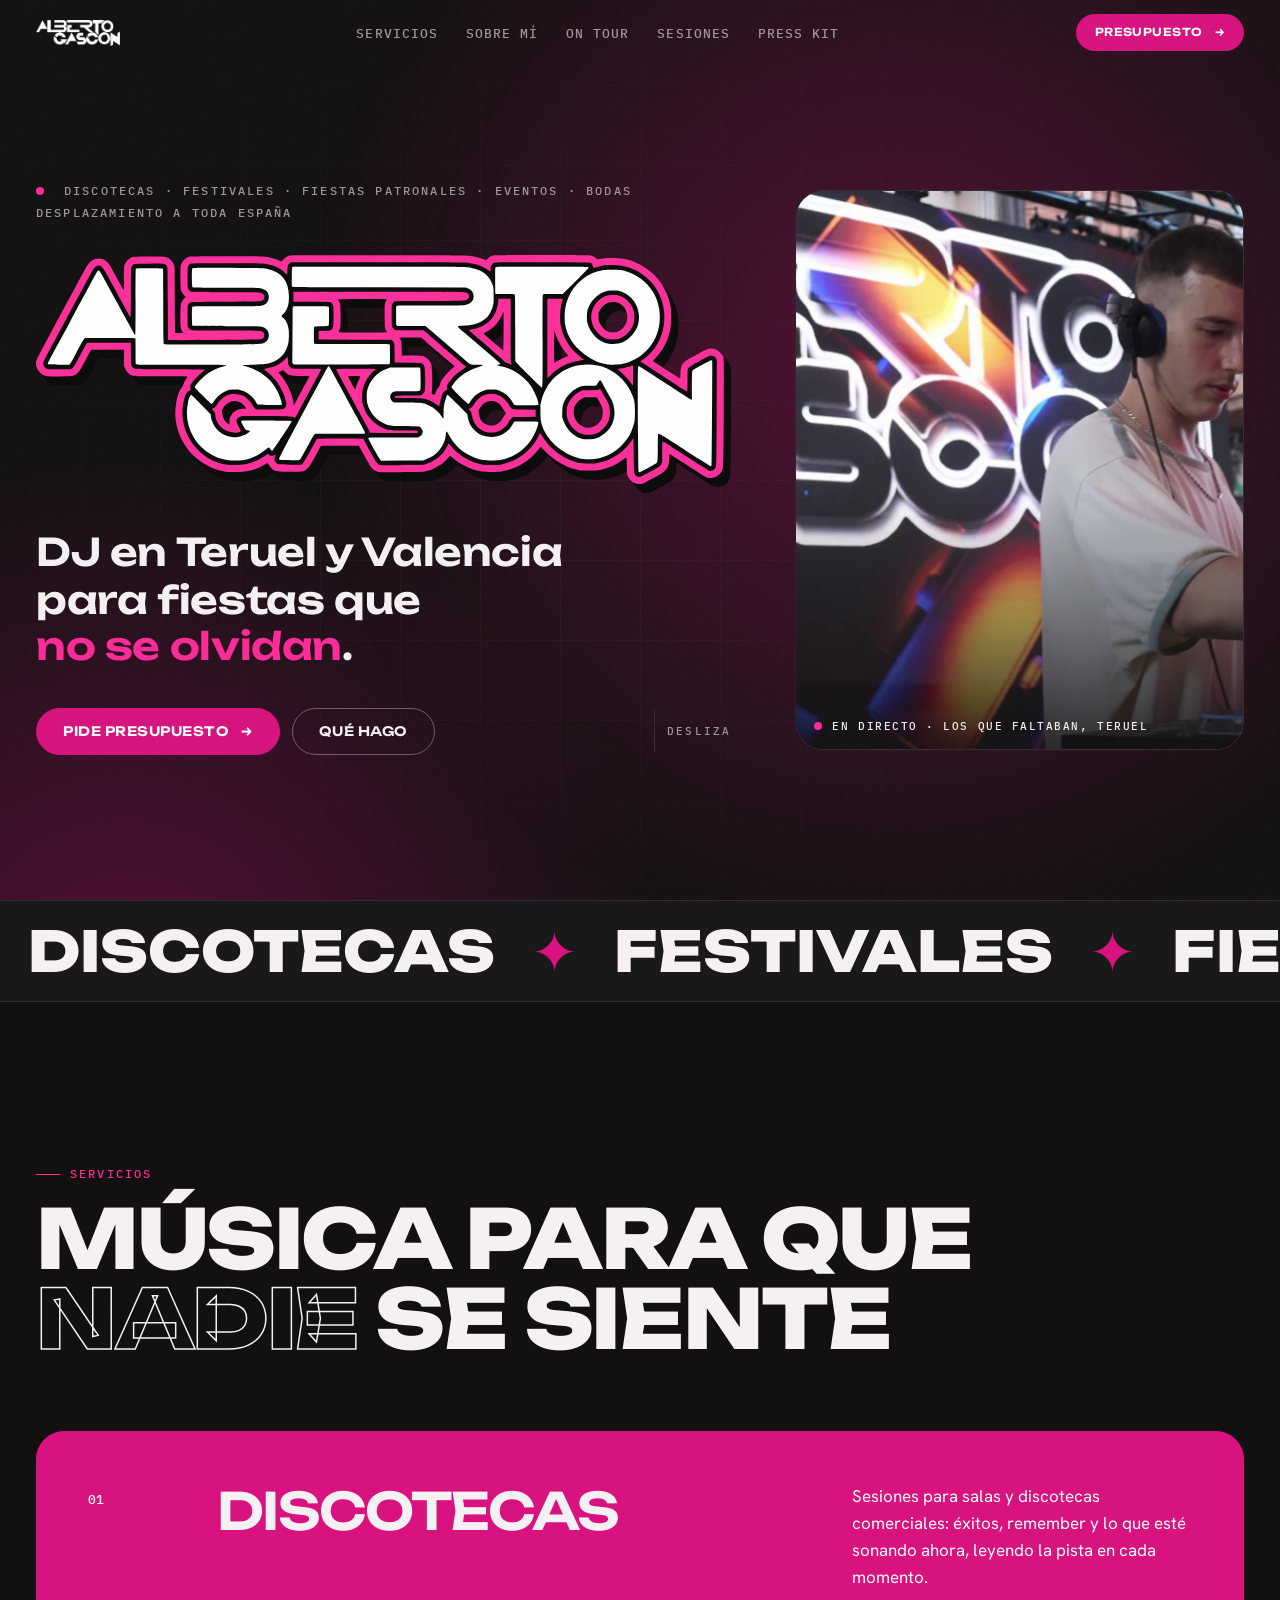
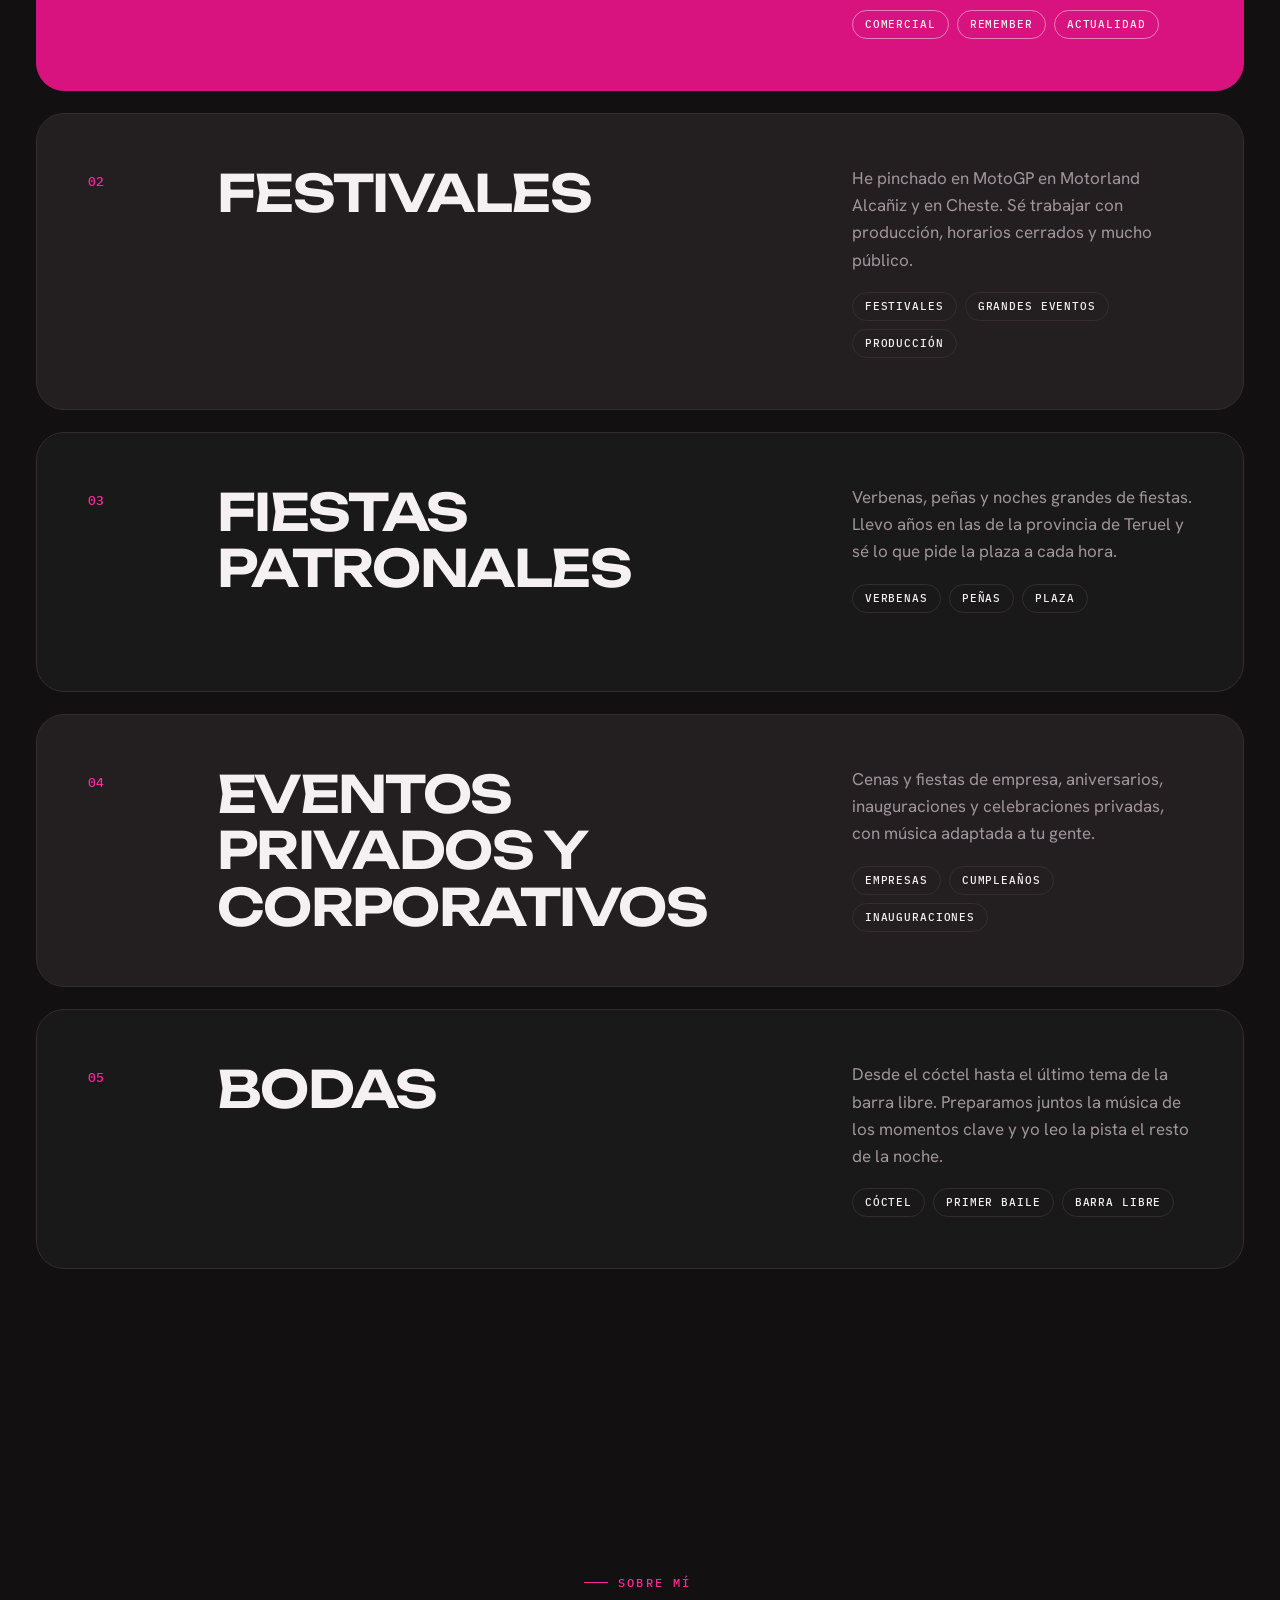
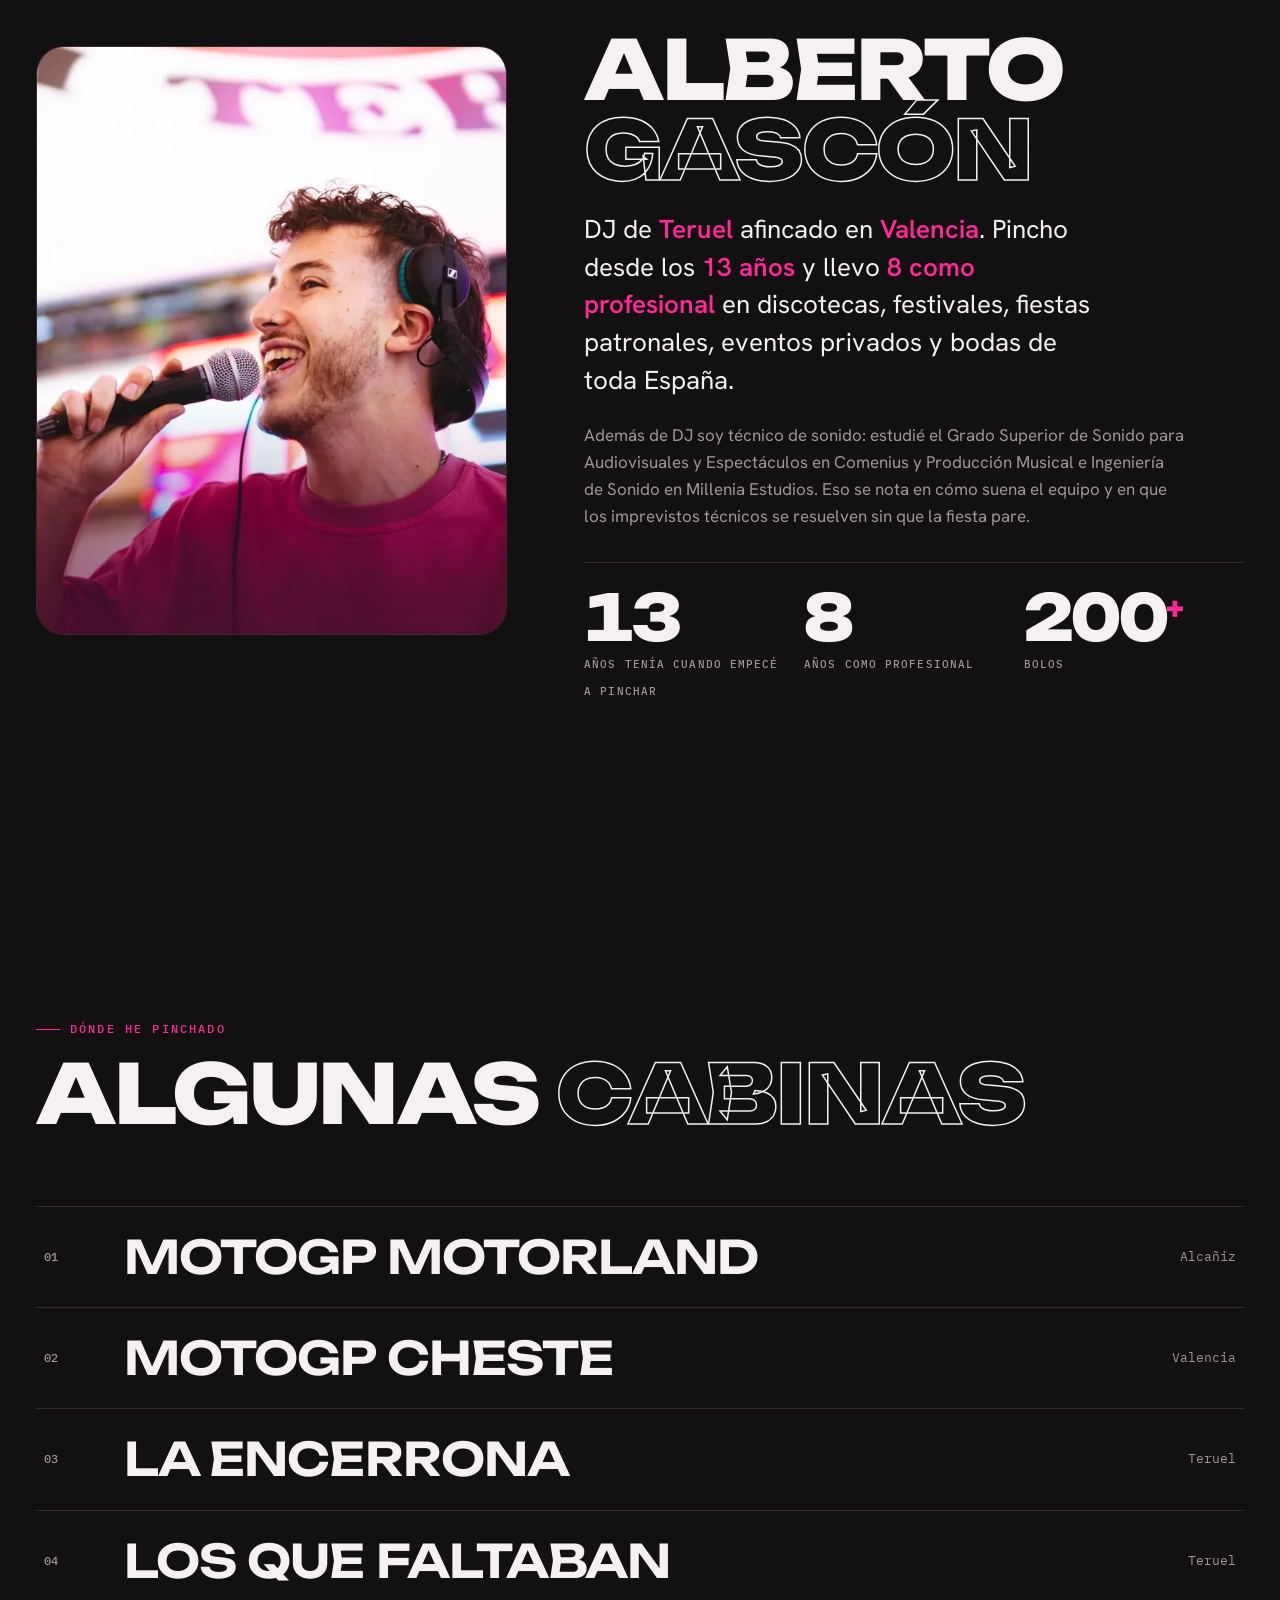
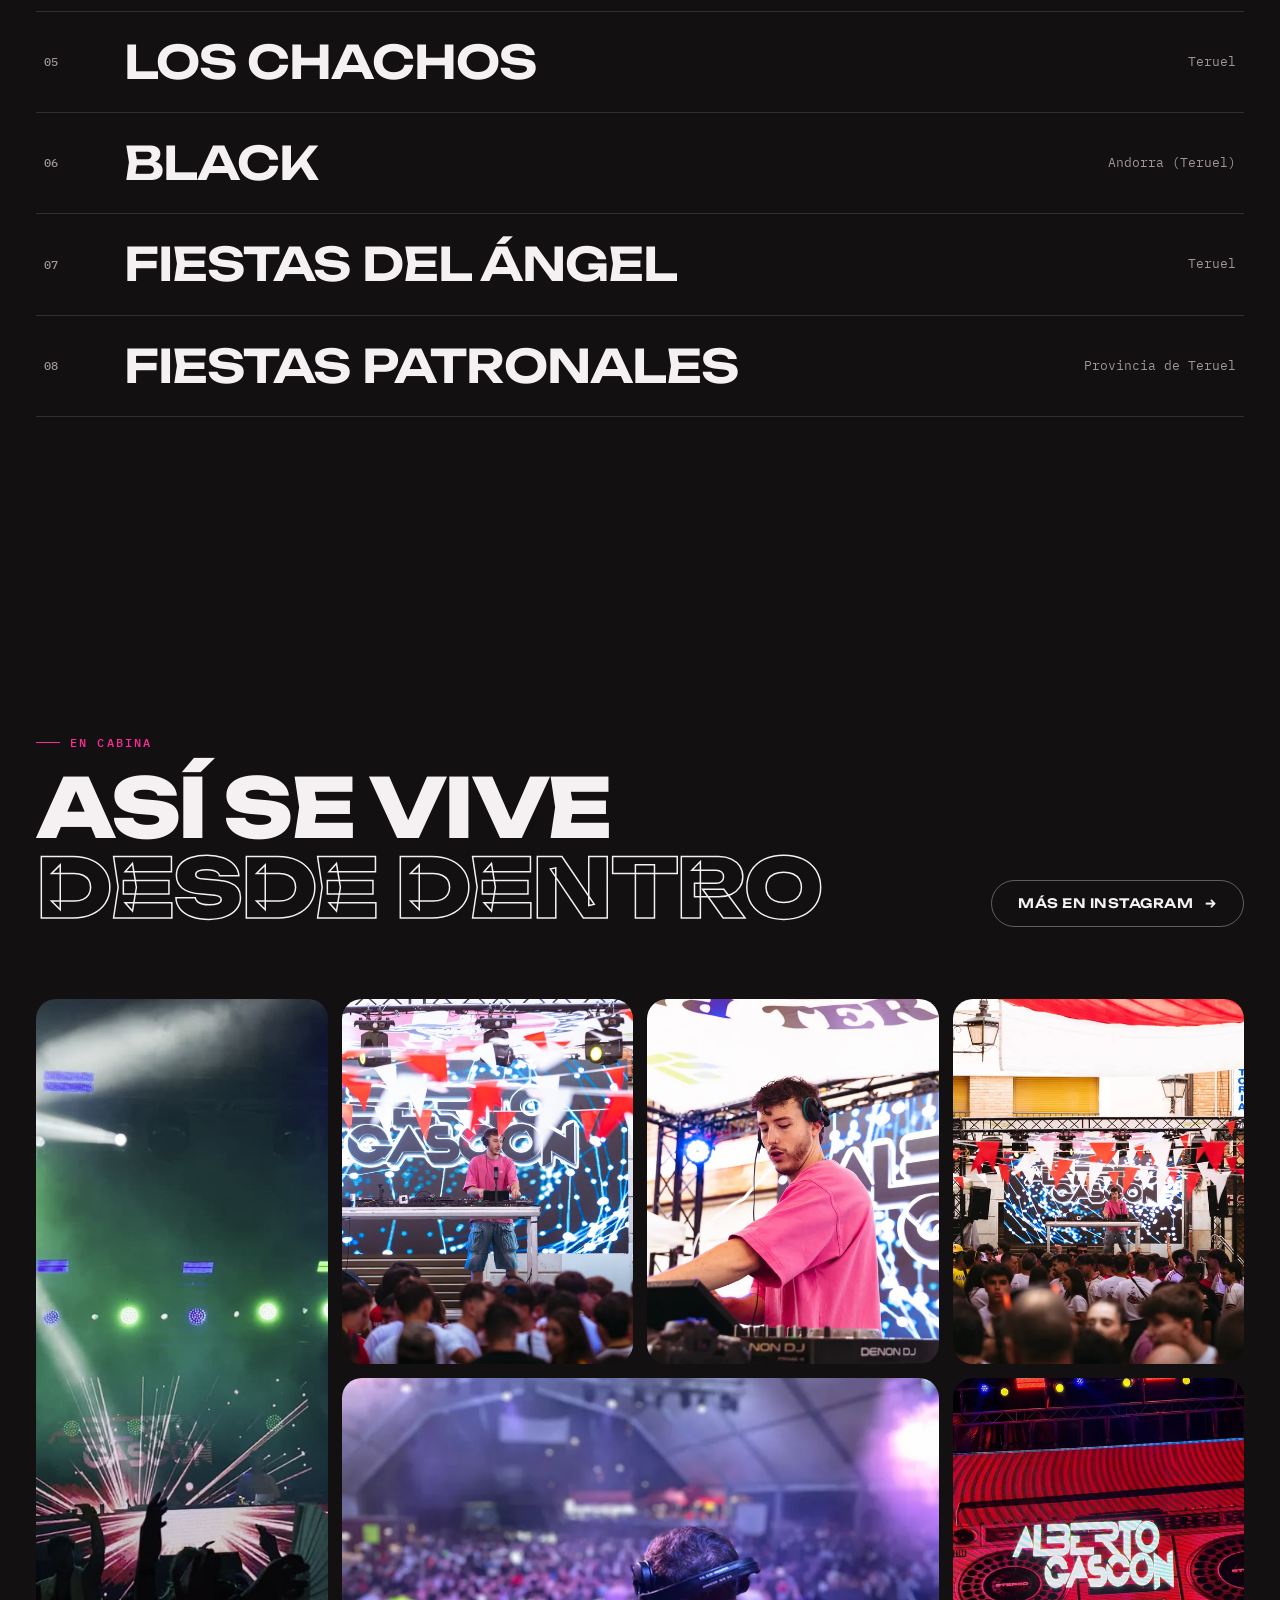
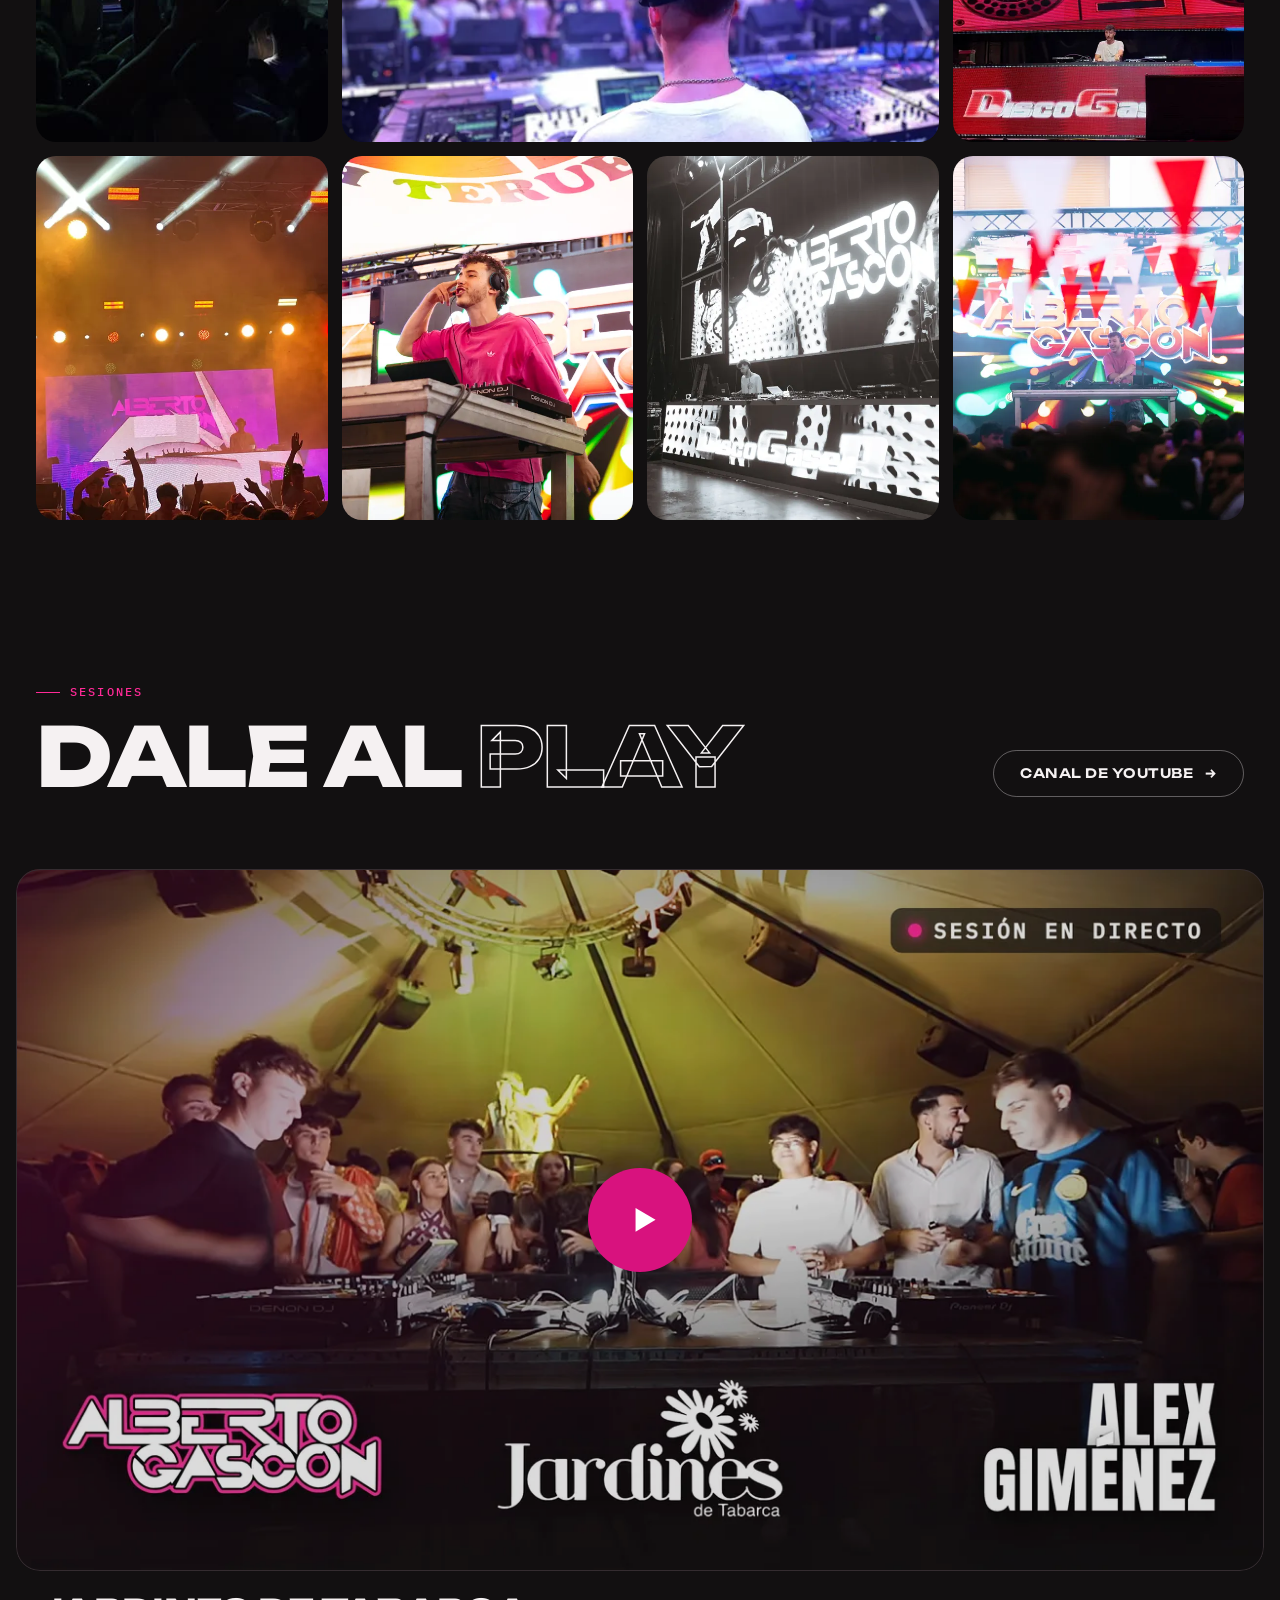
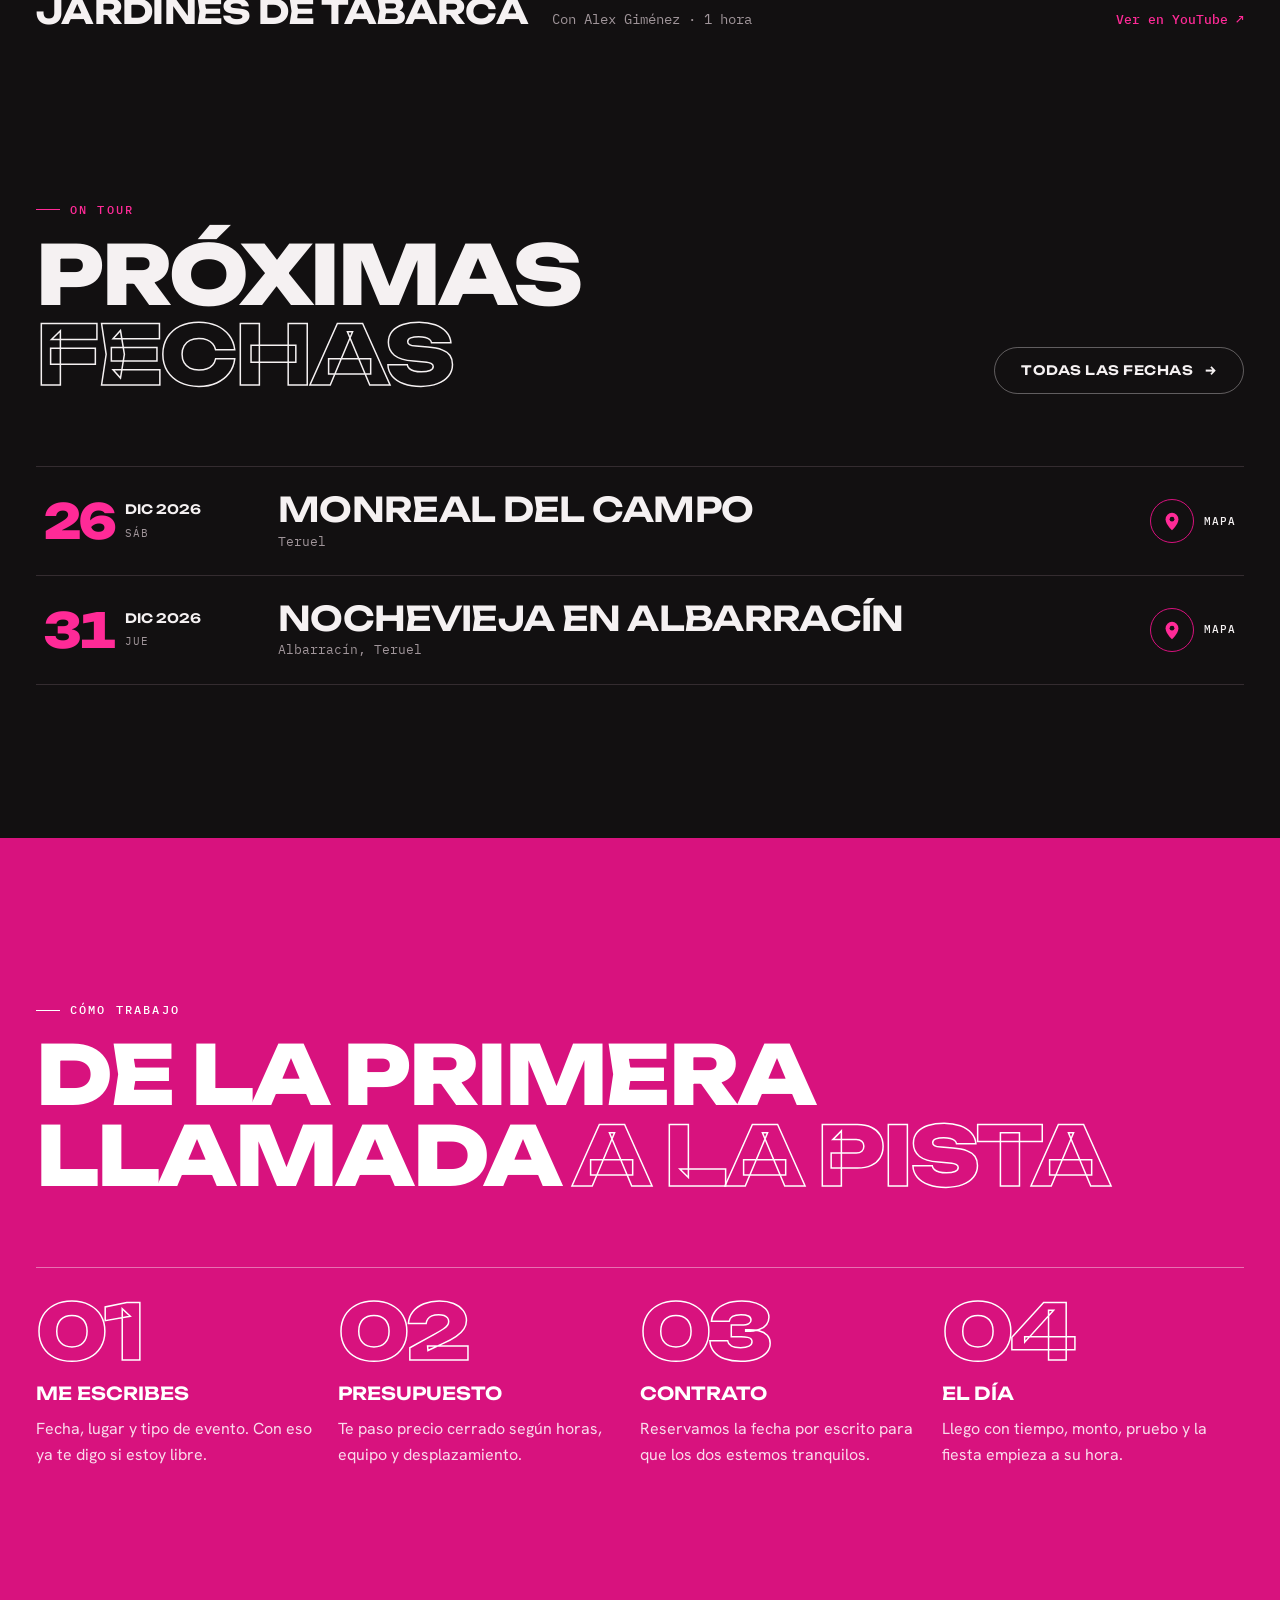
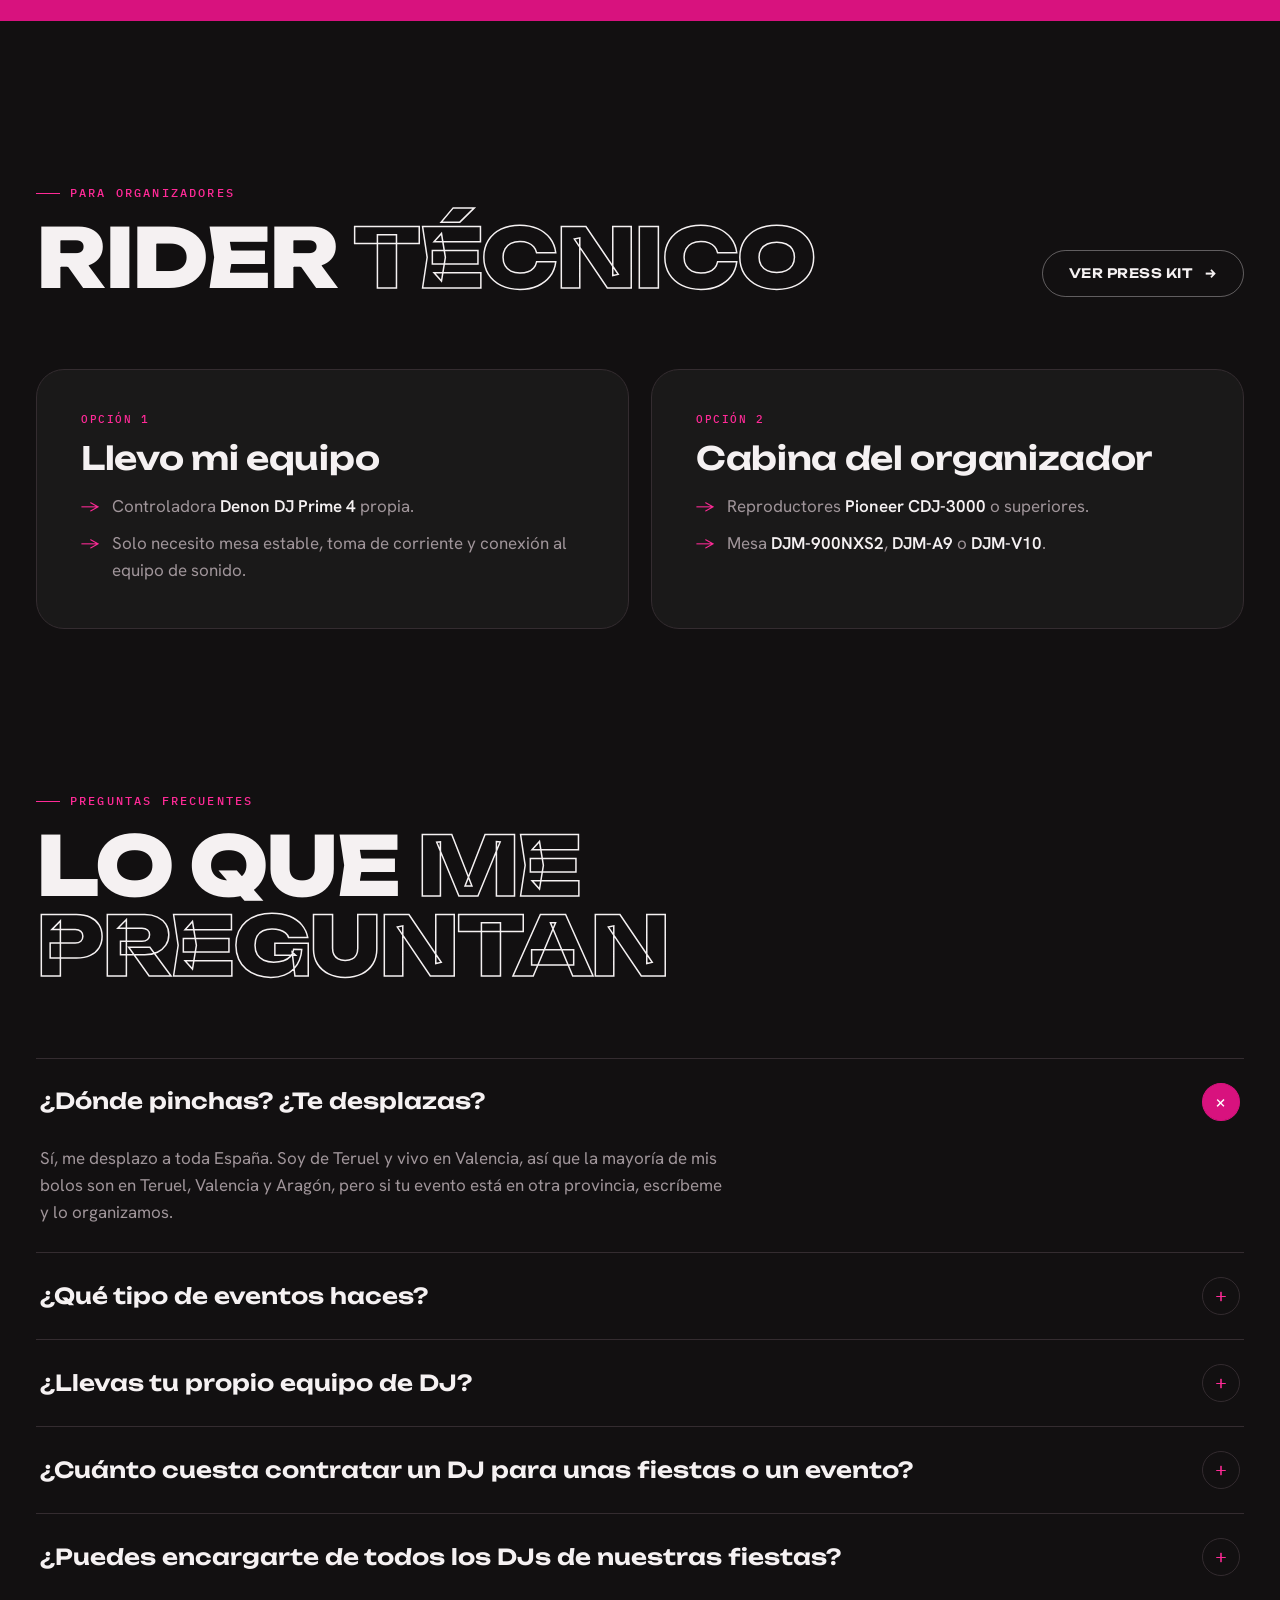
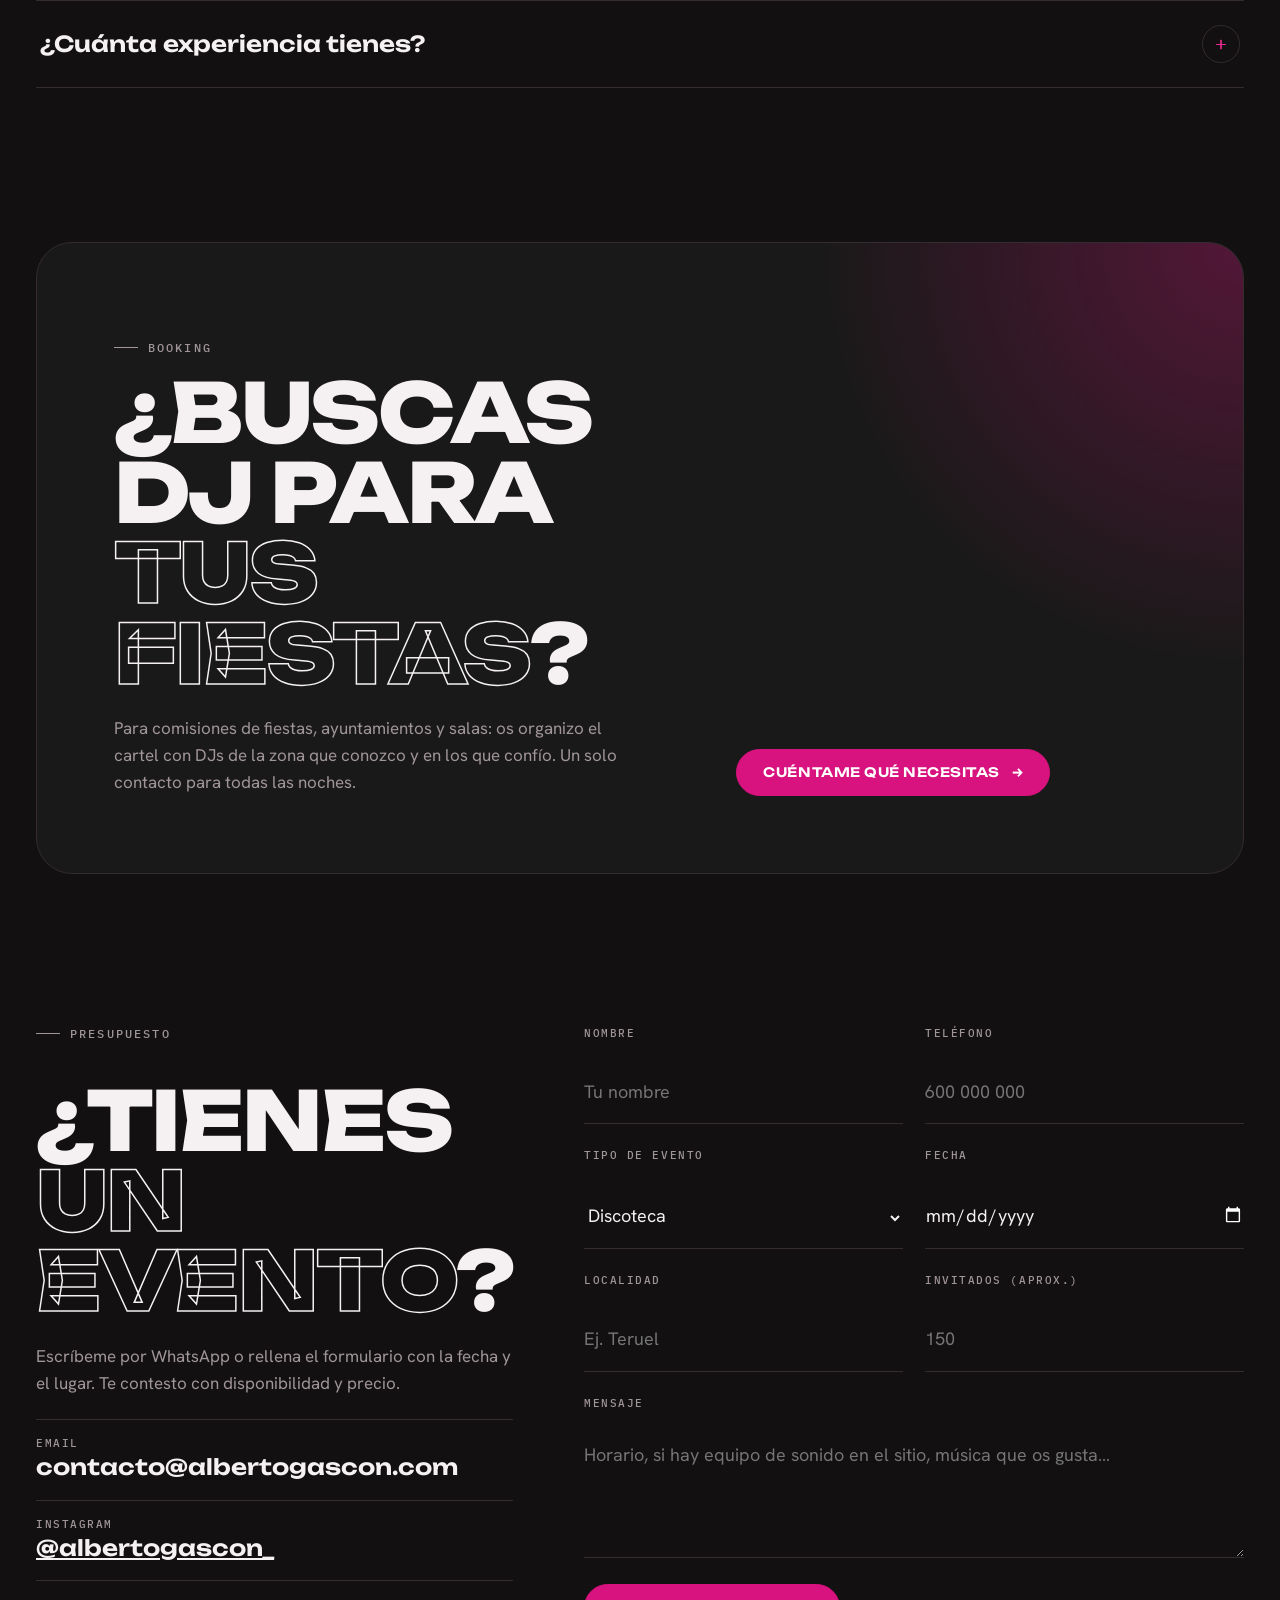
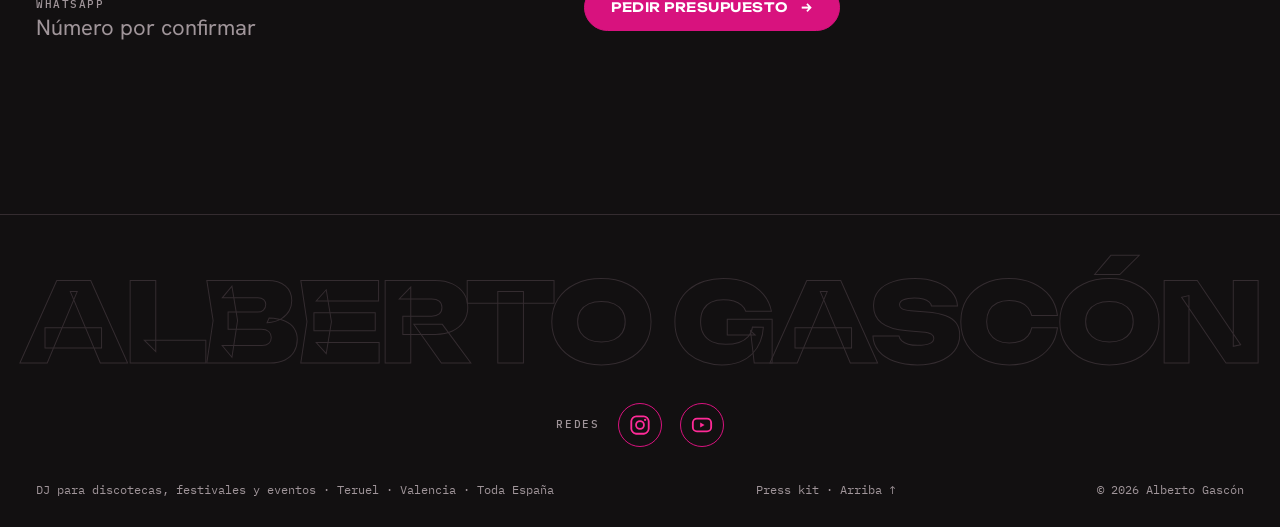
==== commit f8ae891a: "Sesiones: reproductor a ancho de página y portada en alta resolución Co-Authored-By: Claude Opus 5.5" ====
--- a/index.html
+++ b/index.html
@@ -602,7 +602,7 @@
     </div>
     <article class="session reveal">
       <button class="yt" type="button" data-yt="7f0NIY4une8" aria-label="Reproducir la sesión en Jardines de Tabarca con Alex Giménez">
-        <img src="assets/img/sesiones/jardines-de-tabarca-720.webp" srcset="assets/img/sesiones/jardines-de-tabarca-720.webp 720w, assets/img/sesiones/jardines-de-tabarca-1280.webp 1280w" sizes="(max-width: 1240px) 92vw, 1200px" width="1280" height="720" loading="lazy" alt="Alberto Gascón y Alex Giménez pinchando en Jardines de Tabarca">
+        <img src="assets/img/sesiones/jardines-de-tabarca-720.webp" srcset="assets/img/sesiones/jardines-de-tabarca-720.webp 720w, assets/img/sesiones/jardines-de-tabarca-1280.webp 1280w, assets/img/sesiones/jardines-de-tabarca-2560.webp 2560w" sizes="(max-width: 1440px) 100vw, 1440px" width="1280" height="720" loading="lazy" alt="Alberto Gascón y Alex Giménez pinchando en Jardines de Tabarca">
         <span class="play" aria-hidden="true"><svg viewBox="0 0 24 24"><path d="M8 5.5v13l11-6.5z" fill="currentColor"/></svg></span>
       </button>
       <div class="session-meta">
@@ -781,7 +781,9 @@
   document.querySelectorAll('[data-yt]').forEach(function (b) {
     b.addEventListener('click', function () {
       var f = document.createElement('iframe');
-      f.src = 'https://www.youtube-nocookie.com/embed/' + b.dataset.yt + '?autoplay=1&rel=0&playsinline=1';
+      f.src = 'https://www.youtube-nocookie.com/embed/' + b.dataset.yt + '?autoplay=1&rel=0&playsinline=1&modestbranding=1&vq=hd1080';
+      f.referrerPolicy = 'strict-origin-when-cross-origin';
+      f.className = 'yt-frame';
       f.title = b.getAttribute('aria-label').replace('Reproducir ', '');
       f.allow = 'autoplay; encrypted-media; picture-in-picture; fullscreen';
       f.allowFullscreen = true;
--- a/assets/css/site.css
+++ b/assets/css/site.css
@@ -147,7 +147,10 @@
 
 /* Sesiones */
 .session { display: grid; gap: 22px }
-.session .yt, .session iframe { display: block; width: 100%; aspect-ratio: 16/9; border: 0; border-radius: 24px; overflow: hidden; background: var(--ink-2); position: relative; padding: 0; cursor: pointer; isolation: isolate }
+/* El reproductor ocupa todo lo que permite la pantalla (ancho y alto), hasta 1440 px */
+.session { --pw: min(100vw - 32px, 1440px, (100svh - 150px) * 16 / 9) }
+.session .yt, .session .yt-frame { width: var(--pw); margin-left: calc((100% - var(--pw)) / 2) }
+.session .yt, .session iframe { display: block; aspect-ratio: 16/9; border: 0; border-radius: 24px; overflow: hidden; background: var(--ink-2); position: relative; padding: 0; cursor: pointer; isolation: isolate }
 .session .yt img { width: 100%; height: 100%; object-fit: cover; transition: transform 1.2s var(--ease-out) }
 .session .yt::after { content: ""; position: absolute; inset: 0; box-shadow: inset 0 0 0 1px var(--line); border-radius: inherit; background: rgba(18,16,17,.15); transition: background .5s }
 .session .yt:hover img { transform: scale(1.03) }
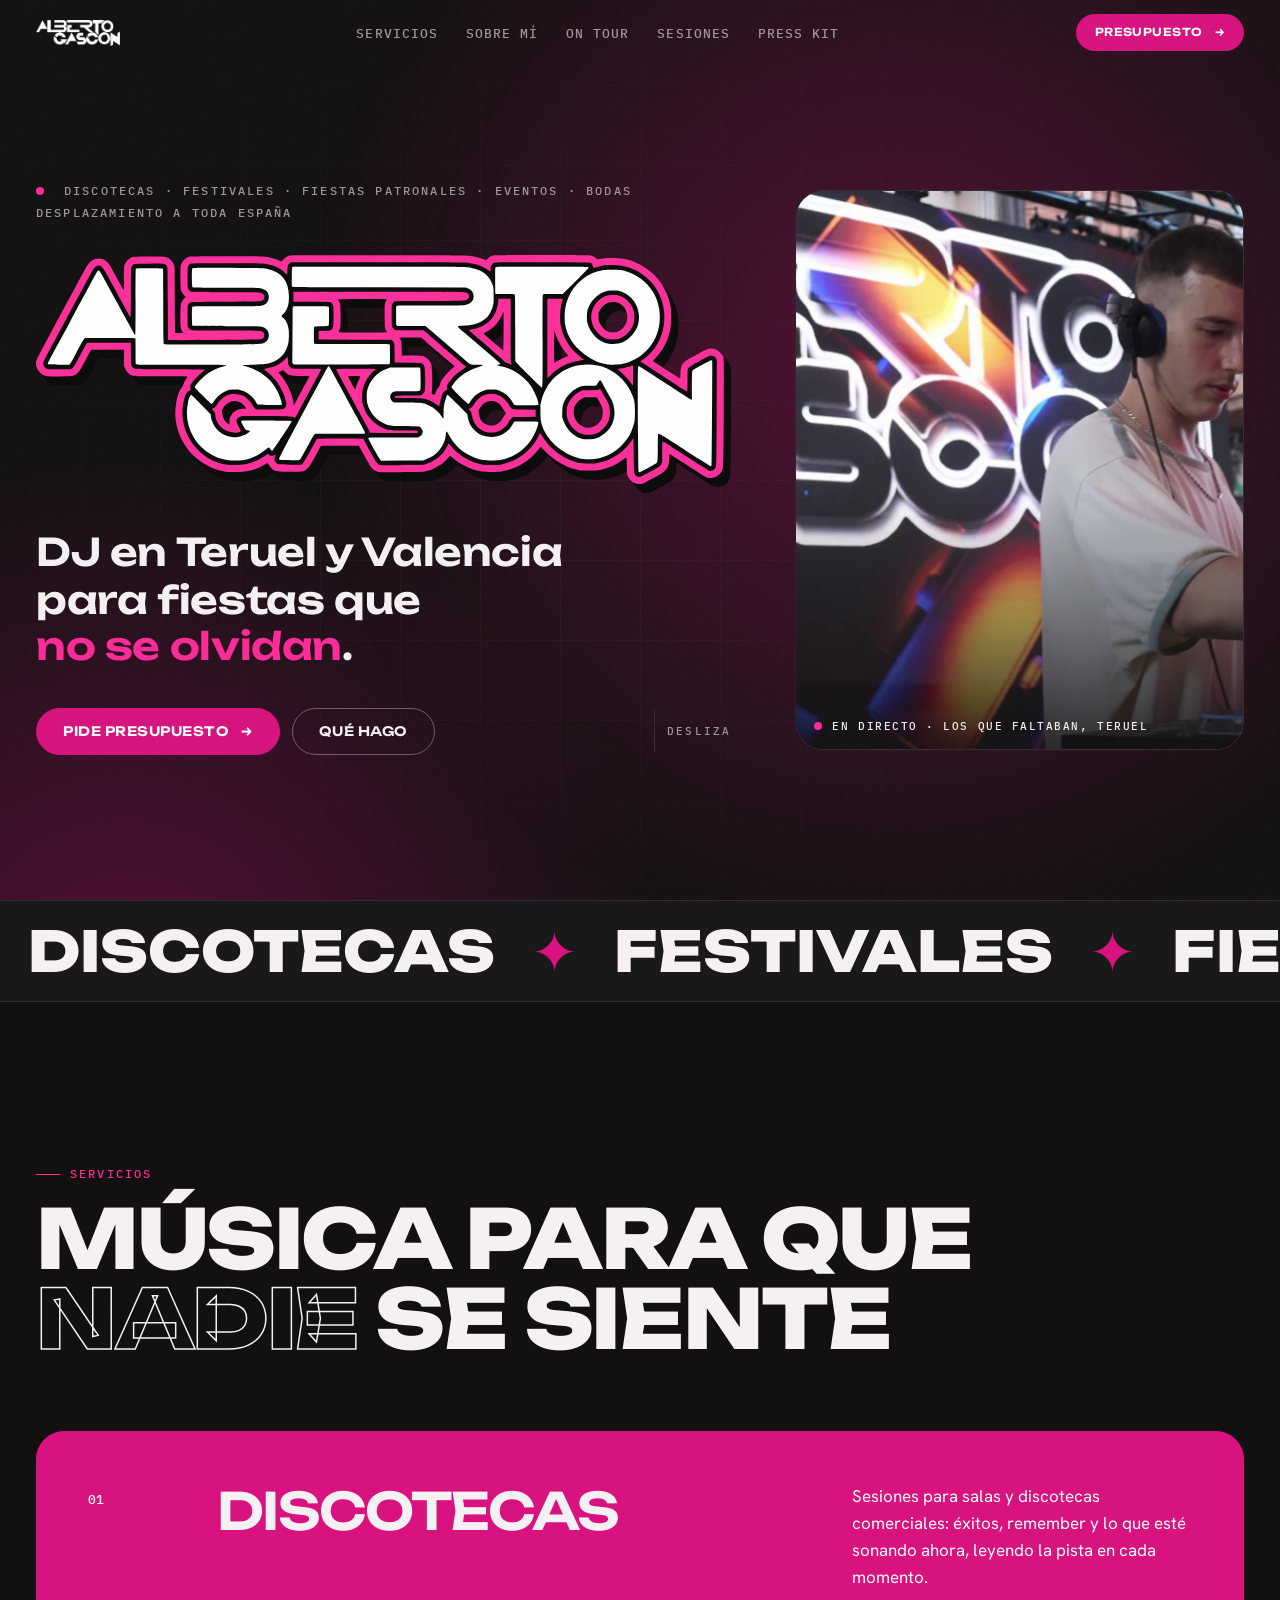
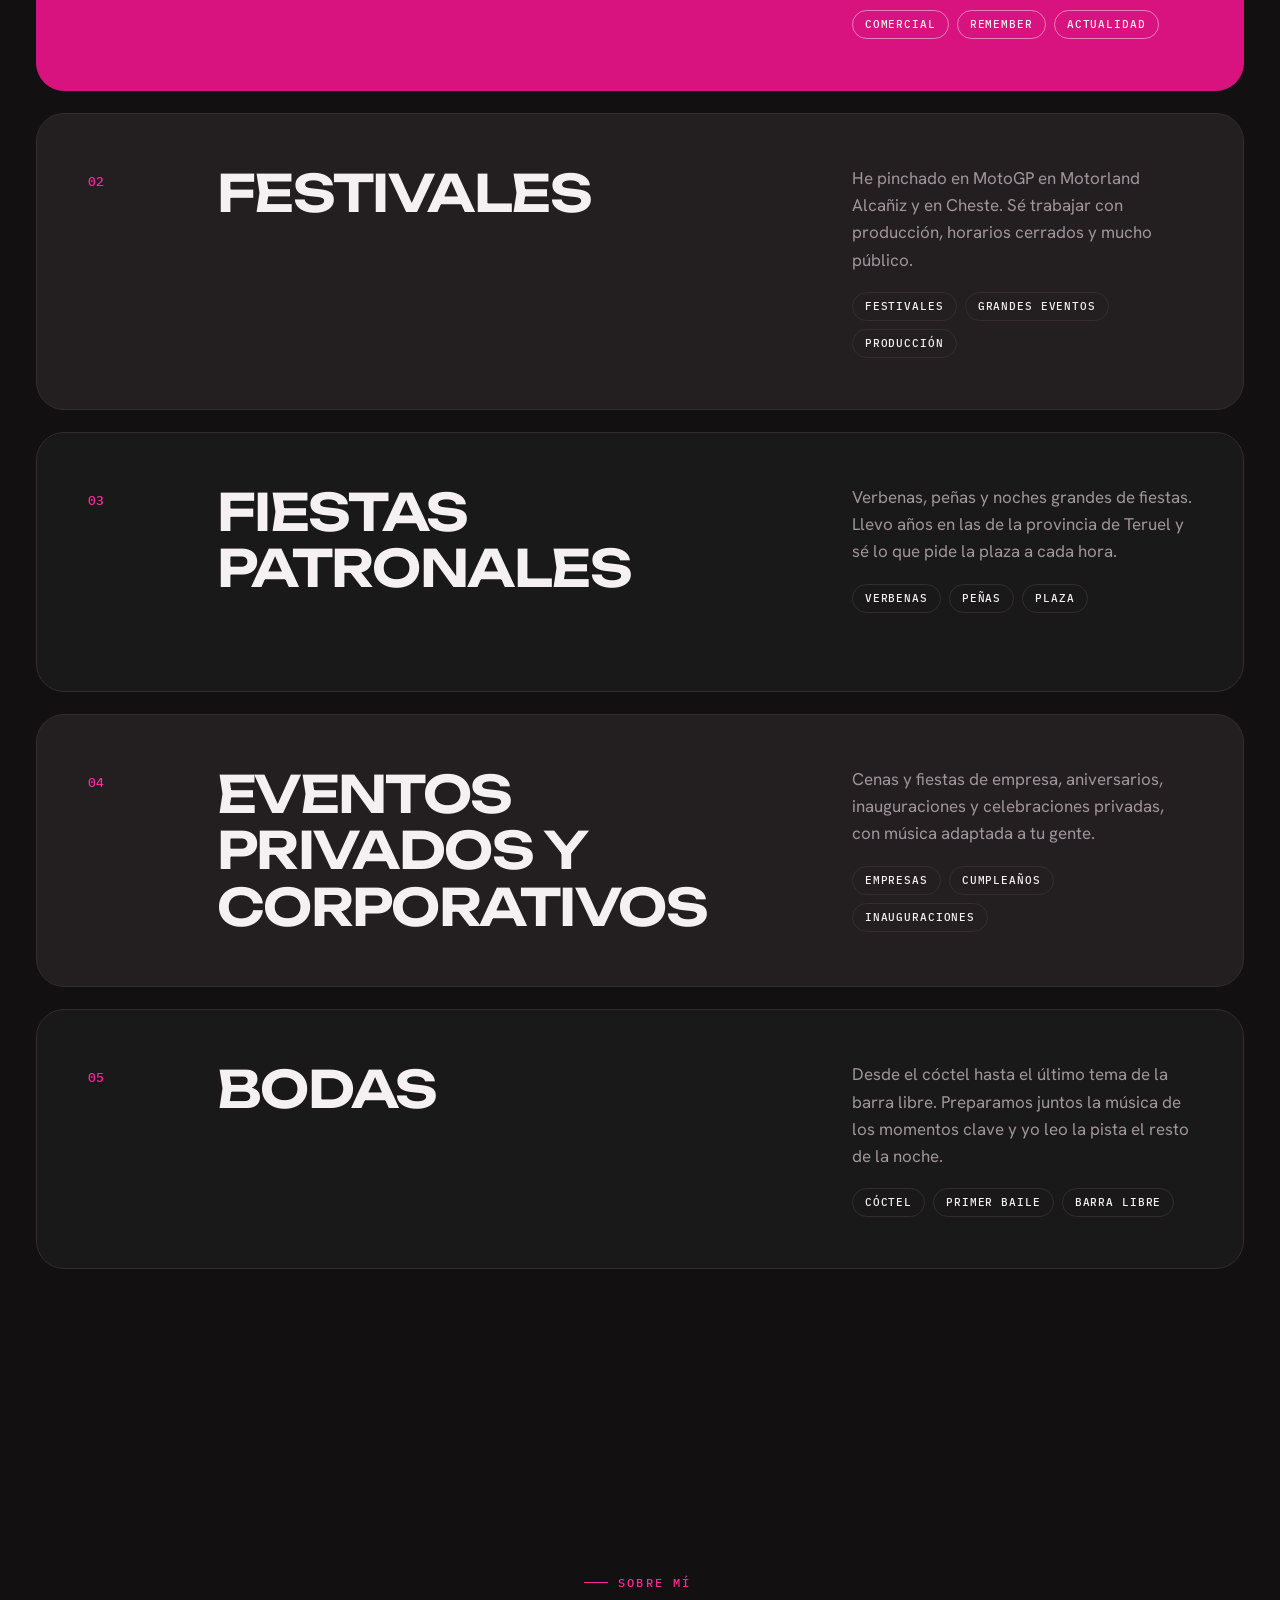
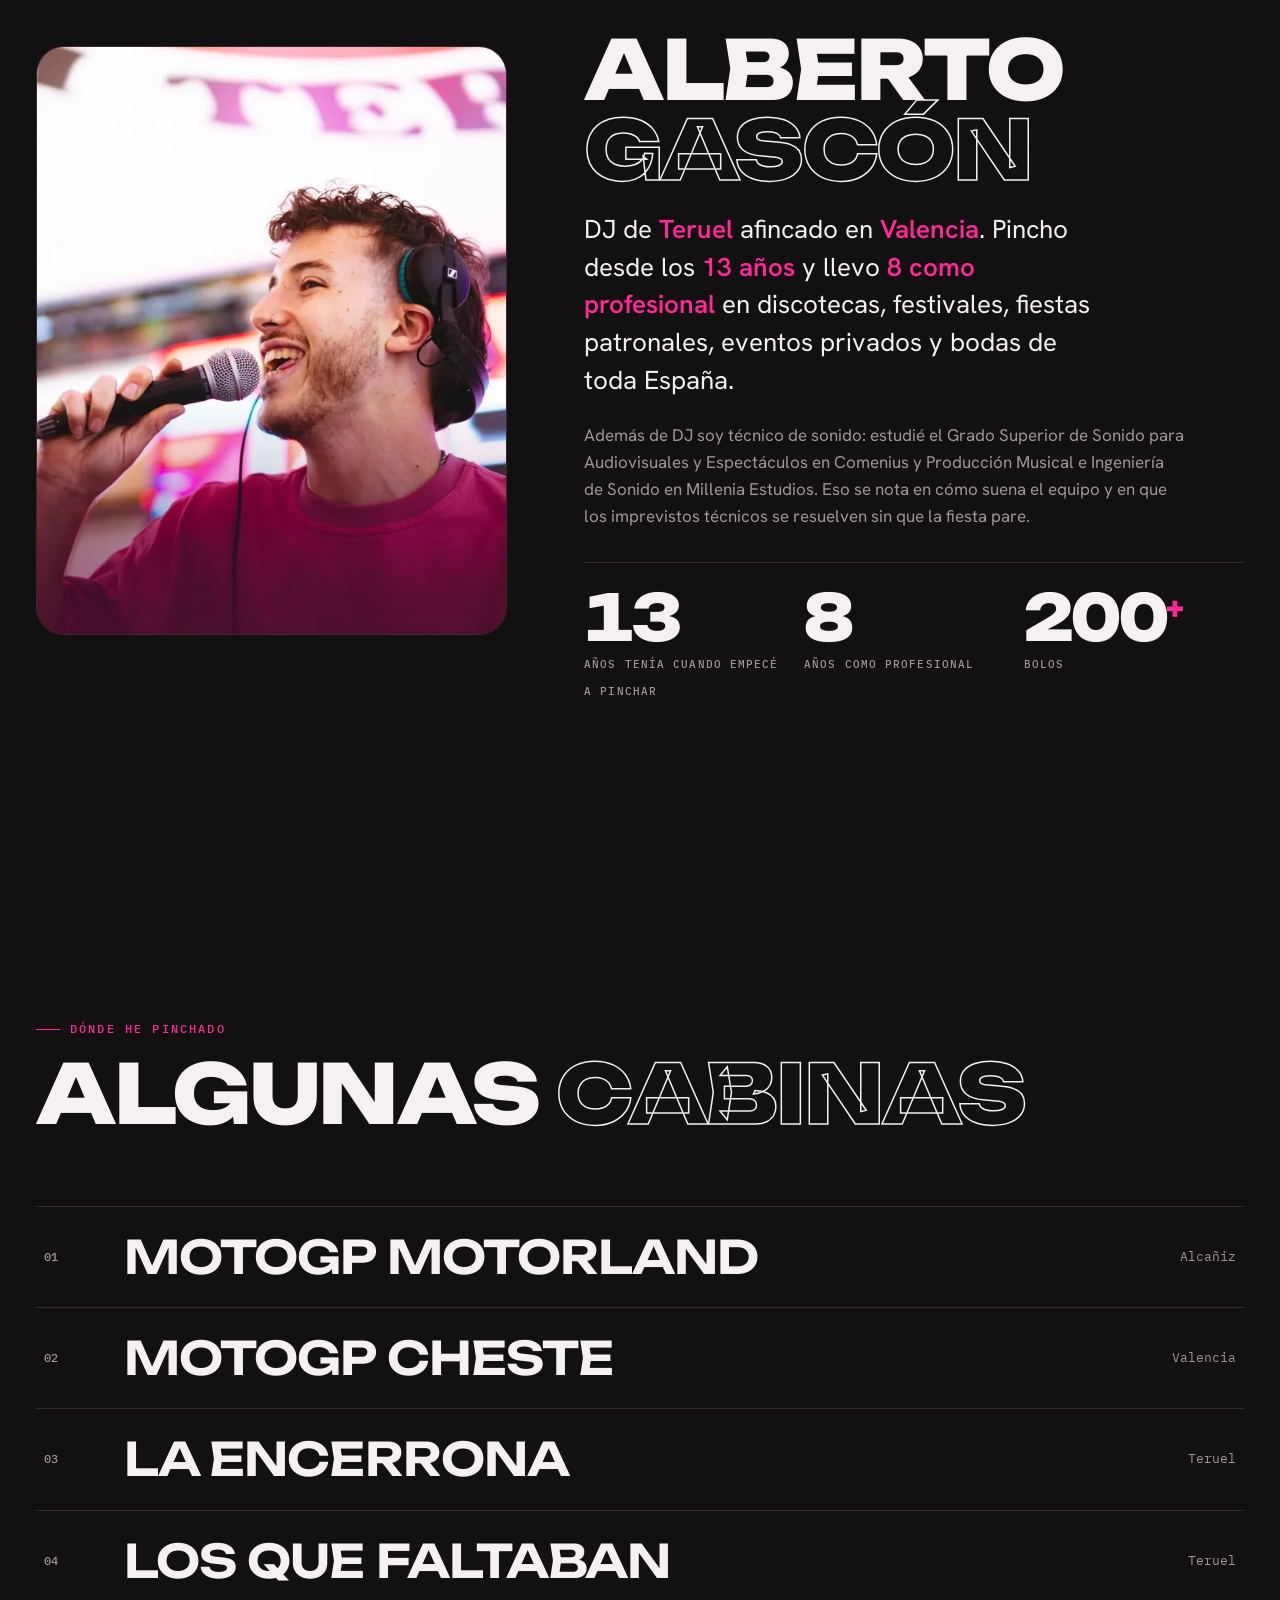
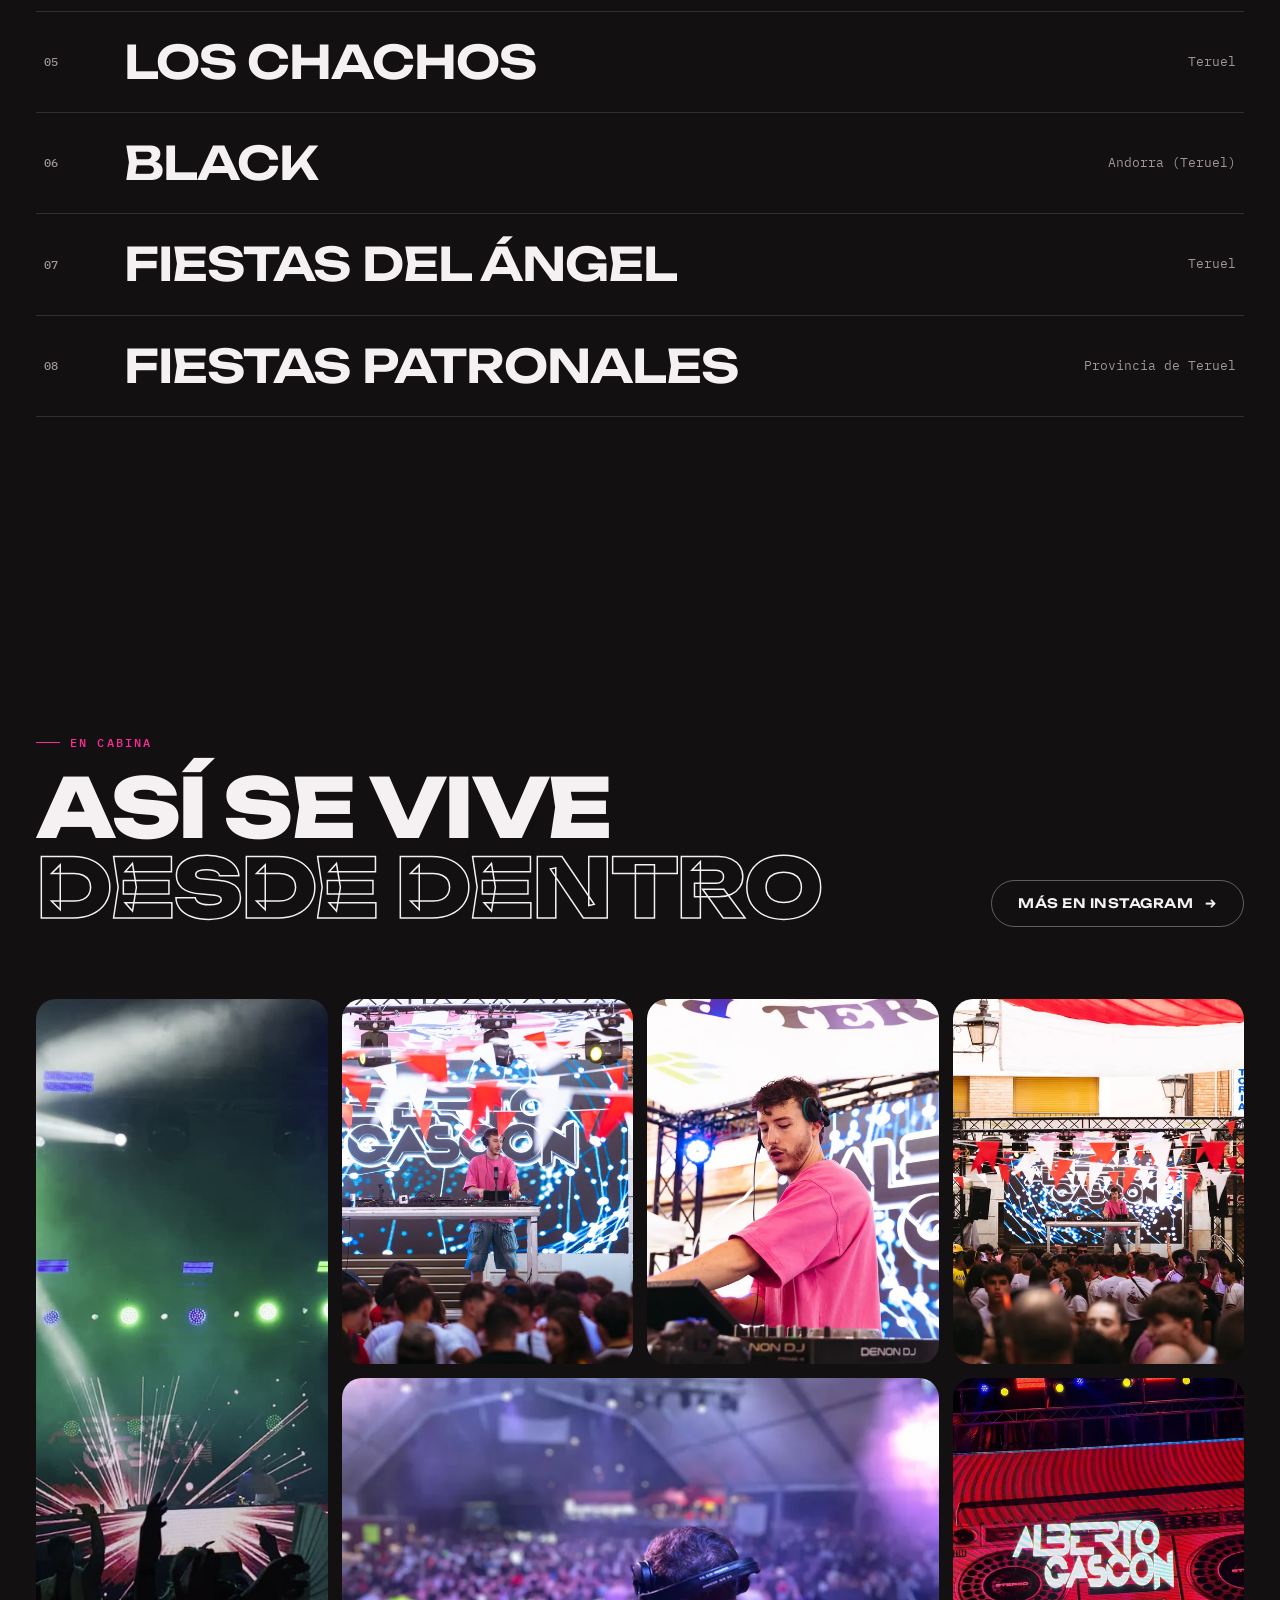
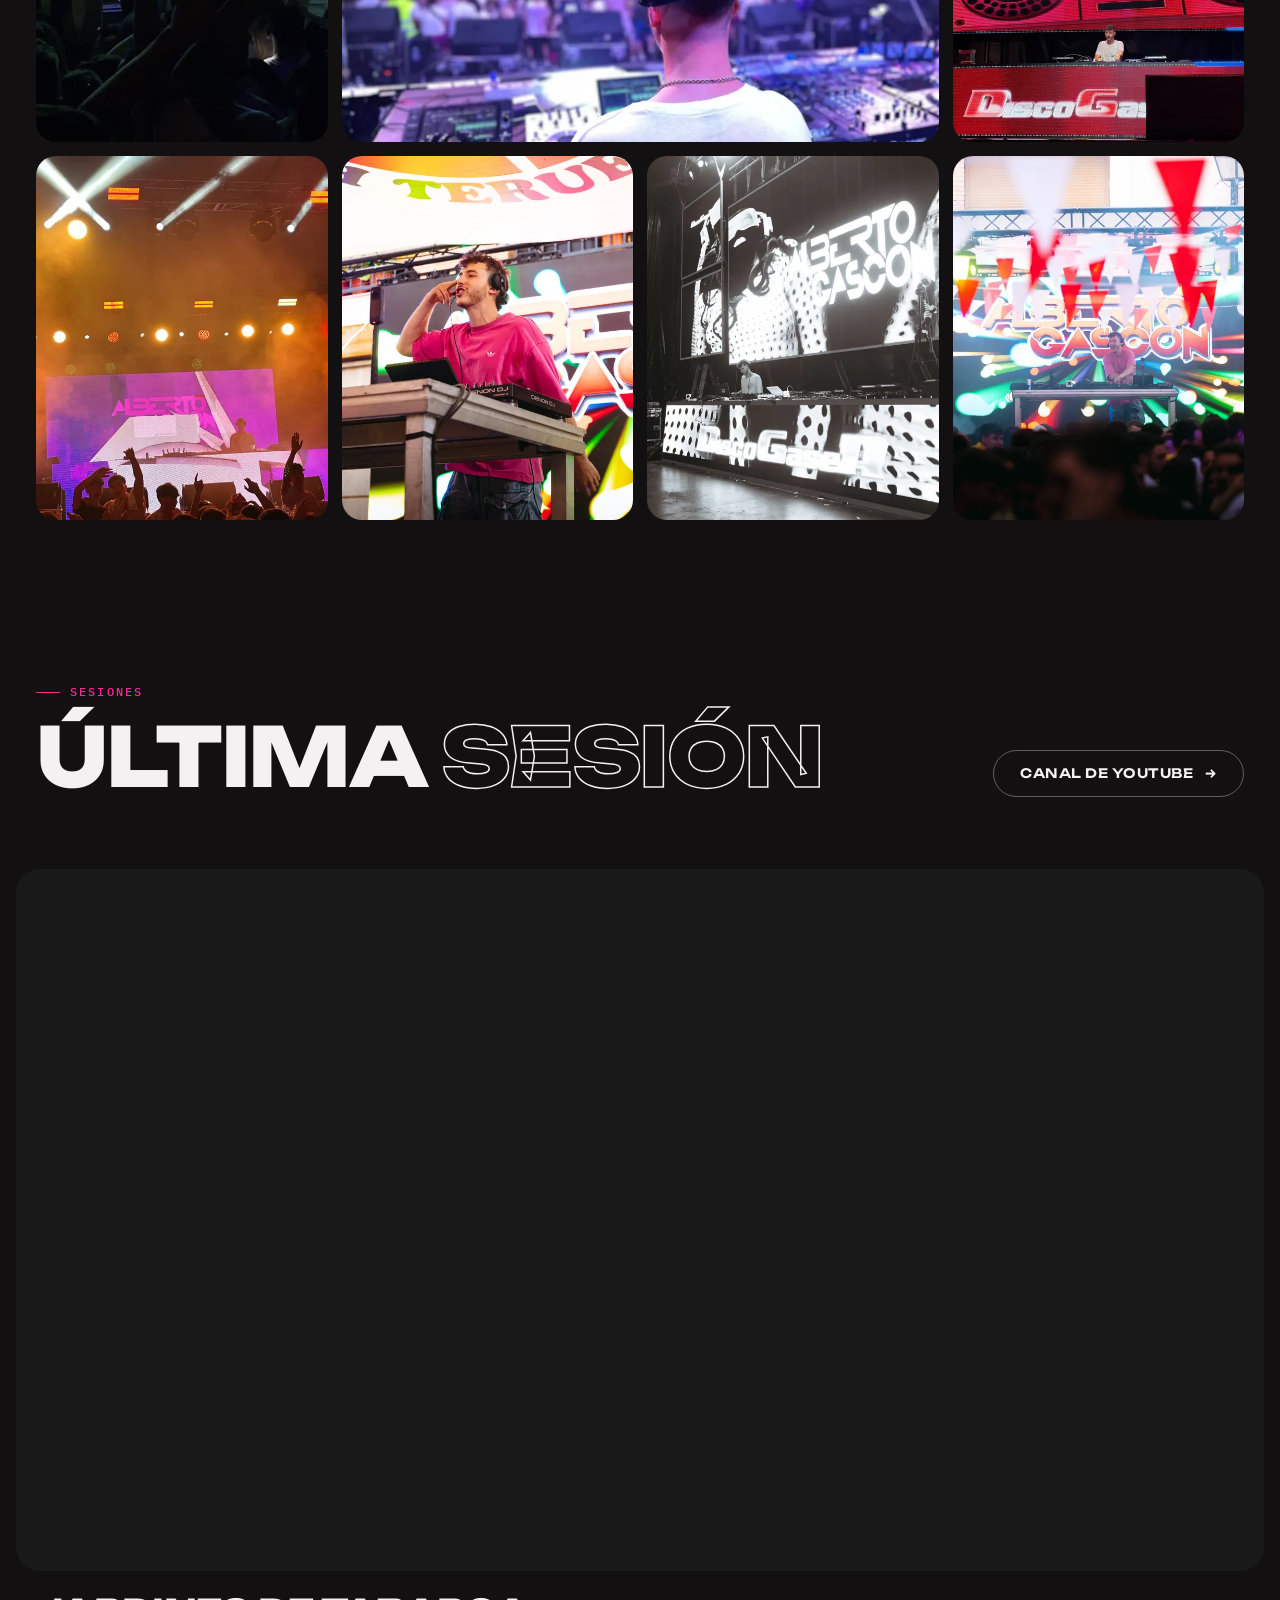
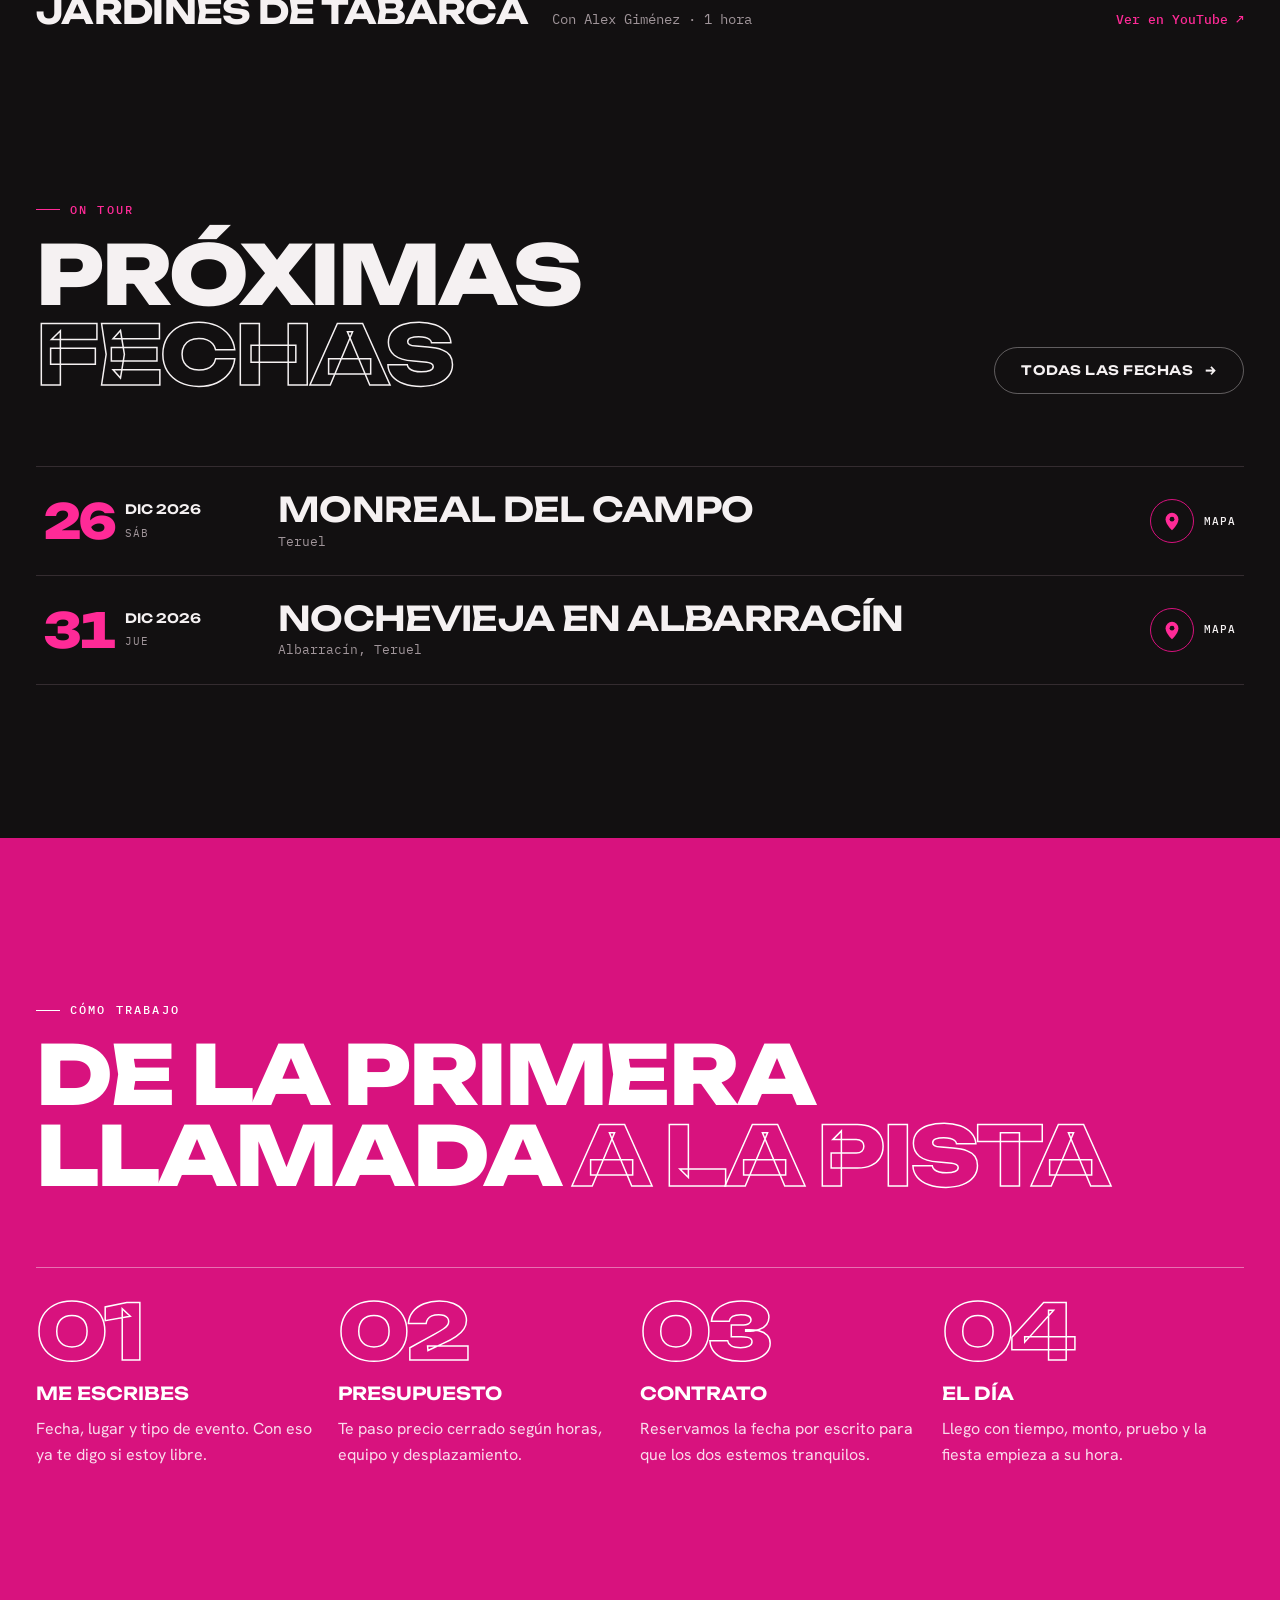
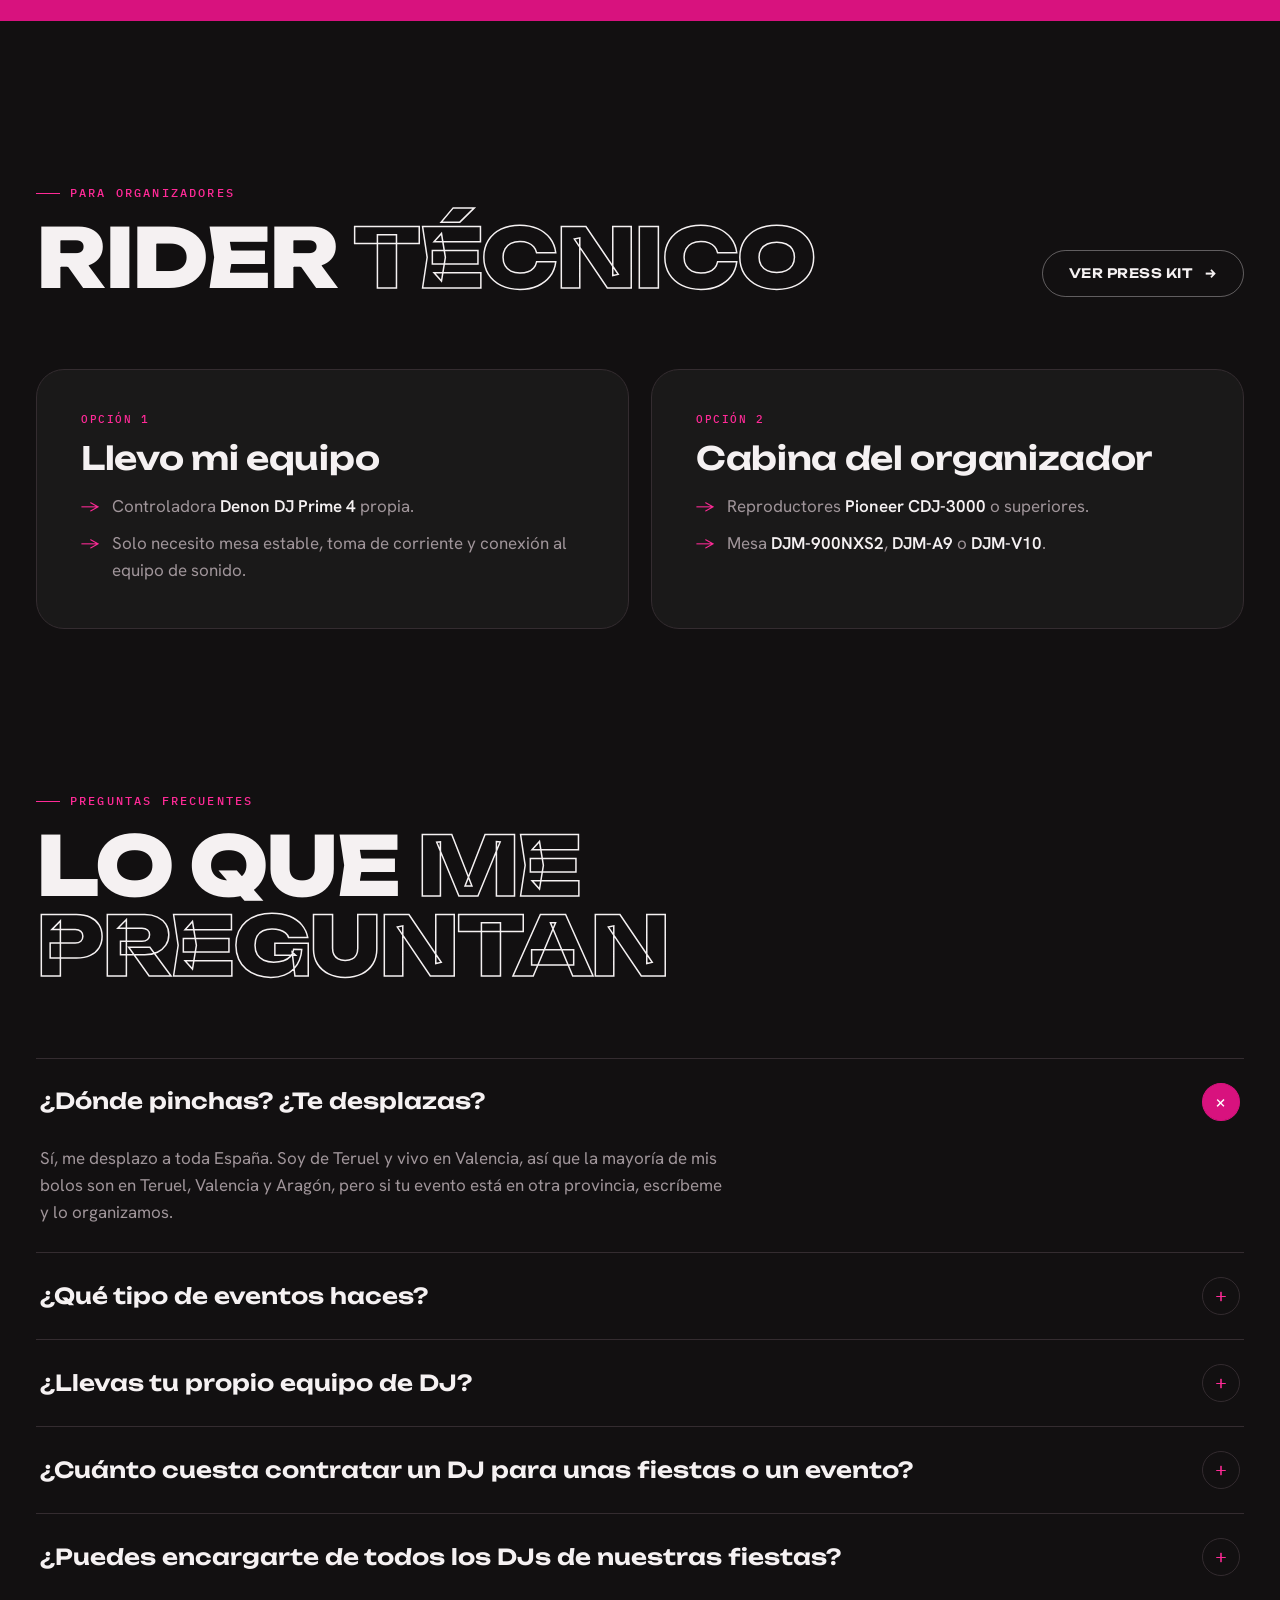
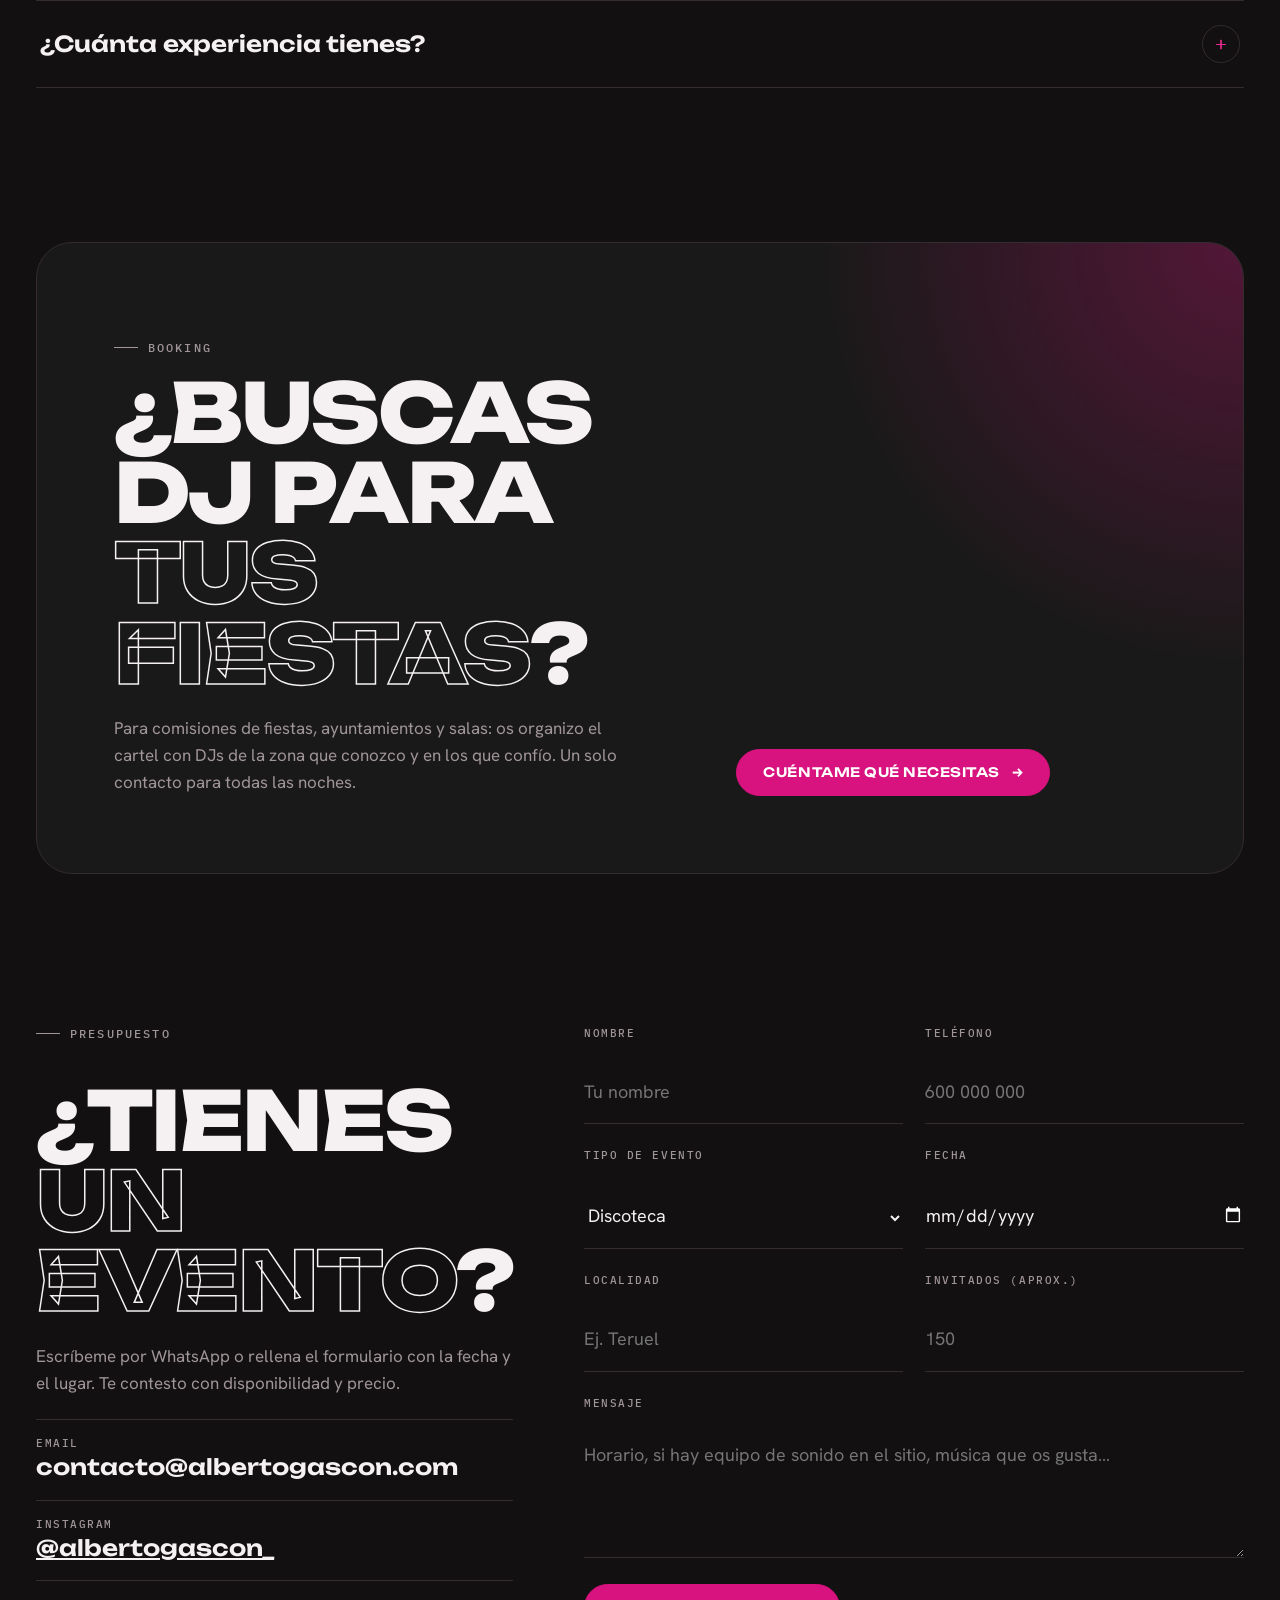
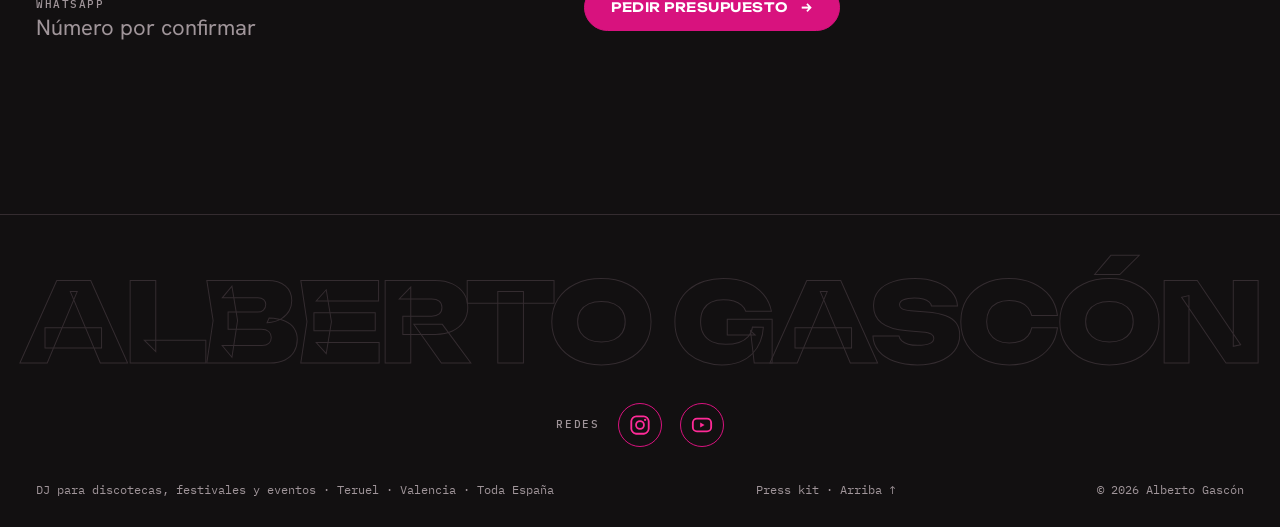
==== commit 629faf77: "Sesiones: «Última sesión» con el vídeo de YouTube incrustado, sin portada Co-Authored-By: Claude Opu" ====
--- a/index.html
+++ b/index.html
@@ -597,14 +597,11 @@
 <section id="sesiones" style="padding-top:0">
   <div class="wrap">
     <div class="sec-head reveal">
-      <div><p class="eyebrow">Sesiones</p><h2>Dale al <span class="out">play</span></h2></div>
+      <div><p class="eyebrow">Sesiones</p><h2>Última <span class="out">sesión</span></h2></div>
       <a class="btn ghost" href="https://www.youtube.com/@albertogascondj" target="_blank" rel="noopener">Canal de YouTube <span class="arr">→</span></a>
     </div>
     <article class="session reveal">
-      <button class="yt" type="button" data-yt="7f0NIY4une8" aria-label="Reproducir la sesión en Jardines de Tabarca con Alex Giménez">
-        <img src="assets/img/sesiones/jardines-de-tabarca-720.webp" srcset="assets/img/sesiones/jardines-de-tabarca-720.webp 720w, assets/img/sesiones/jardines-de-tabarca-1280.webp 1280w, assets/img/sesiones/jardines-de-tabarca-2560.webp 2560w" sizes="(max-width: 1440px) 100vw, 1440px" width="1280" height="720" loading="lazy" alt="Alberto Gascón y Alex Giménez pinchando en Jardines de Tabarca">
-        <span class="play" aria-hidden="true"><svg viewBox="0 0 24 24"><path d="M8 5.5v13l11-6.5z" fill="currentColor"/></svg></span>
-      </button>
+      <iframe class="yt-frame" src="https://www.youtube-nocookie.com/embed/7f0NIY4une8?rel=0&amp;playsinline=1" title="Sesión de Alberto Gascón y Alex Giménez en Jardines de Tabarca" loading="lazy" referrerpolicy="strict-origin-when-cross-origin" allow="accelerometer; autoplay; clipboard-write; encrypted-media; gyroscope; picture-in-picture; web-share" allowfullscreen></iframe>
       <div class="session-meta">
         <h3>Jardines de Tabarca</h3>
         <p>Con Alex Giménez · 1 hora</p>
@@ -777,20 +774,6 @@
     document.querySelectorAll('[data-count]').forEach(function (el) { io.observe(el); });
   }
 
-  // Sesiones: el vídeo de YouTube solo se carga al darle al play
-  document.querySelectorAll('[data-yt]').forEach(function (b) {
-    b.addEventListener('click', function () {
-      var f = document.createElement('iframe');
-      f.src = 'https://www.youtube-nocookie.com/embed/' + b.dataset.yt + '?autoplay=1&rel=0&playsinline=1&modestbranding=1&vq=hd1080';
-      f.referrerPolicy = 'strict-origin-when-cross-origin';
-      f.className = 'yt-frame';
-      f.title = b.getAttribute('aria-label').replace('Reproducir ', '');
-      f.allow = 'autoplay; encrypted-media; picture-in-picture; fullscreen';
-      f.allowFullscreen = true;
-      b.replaceWith(f);
-    });
-  });
-
   // Galería con visor
   var lb = document.getElementById('lightbox'), lbImg = lb.querySelector('img'),
       shots = Array.prototype.slice.call(document.querySelectorAll('.gallery button.g-item')), cur = 0;
--- a/assets/css/site.css
+++ b/assets/css/site.css
@@ -149,21 +149,13 @@
 .session { display: grid; gap: 22px }
 /* El reproductor ocupa todo lo que permite la pantalla (ancho y alto), hasta 1440 px */
 .session { --pw: min(100vw - 32px, 1440px, (100svh - 150px) * 16 / 9) }
-.session .yt, .session .yt-frame { width: var(--pw); margin-left: calc((100% - var(--pw)) / 2) }
-.session .yt, .session iframe { display: block; aspect-ratio: 16/9; border: 0; border-radius: 24px; overflow: hidden; background: var(--ink-2); position: relative; padding: 0; cursor: pointer; isolation: isolate }
-.session .yt img { width: 100%; height: 100%; object-fit: cover; transition: transform 1.2s var(--ease-out) }
-.session .yt::after { content: ""; position: absolute; inset: 0; box-shadow: inset 0 0 0 1px var(--line); border-radius: inherit; background: rgba(18,16,17,.15); transition: background .5s }
-.session .yt:hover img { transform: scale(1.03) }
-.session .yt:hover::after { background: transparent }
-.session .play { position: absolute; left: 50%; top: 50%; z-index: 1; width: clamp(64px, 9vw, 104px); aspect-ratio: 1; margin: calc(clamp(64px, 9vw, 104px) / -2) 0 0 calc(clamp(64px, 9vw, 104px) / -2); border-radius: 50%; background: var(--pink); color: #fff; display: grid; place-items: center; box-shadow: 0 0 0 0 color-mix(in srgb, var(--pink) 60%, transparent); animation: ring 2.4s infinite; transition: transform .5s var(--ease-out) }
-.session .play svg { width: 42%; margin-left: 6% }
-.session .yt:hover .play { transform: scale(1.08) }
-@keyframes ring { 70% { box-shadow: 0 0 0 22px transparent } 100% { box-shadow: 0 0 0 0 transparent } }
+.session .yt-frame { width: var(--pw); margin-left: calc((100% - var(--pw)) / 2) }
+.session iframe { display: block; aspect-ratio: 16/9; height: auto; border: 0; border-radius: 24px; background: var(--ink-2) }
 .session-meta { display: flex; flex-wrap: wrap; align-items: baseline; gap: 8px 24px }
 .session-meta h3 { margin: 0; font: 700 clamp(22px, 3vw, 34px)/1.1 var(--f-display); text-transform: uppercase; letter-spacing: -.02em }
 .session-meta p { margin: 0; color: var(--muted); font: 400 14px/1.4 var(--f-mono) }
 .session-meta a { margin-left: auto; color: var(--pink-hot); text-decoration: none; font: 500 13px/1 var(--f-mono); padding-block: 12px }
-@media (max-width: 600px) { .session .yt, .session iframe { border-radius: 16px } .session-meta a { margin-left: 0 } }
+@media (max-width: 600px) { .session iframe { border-radius: 16px } .session-meta a { margin-left: 0 } }
 
 /* Cinta */
 .marquee { border-block: 1px solid var(--line); overflow: hidden; background: var(--ink-2); padding-block: 22px }
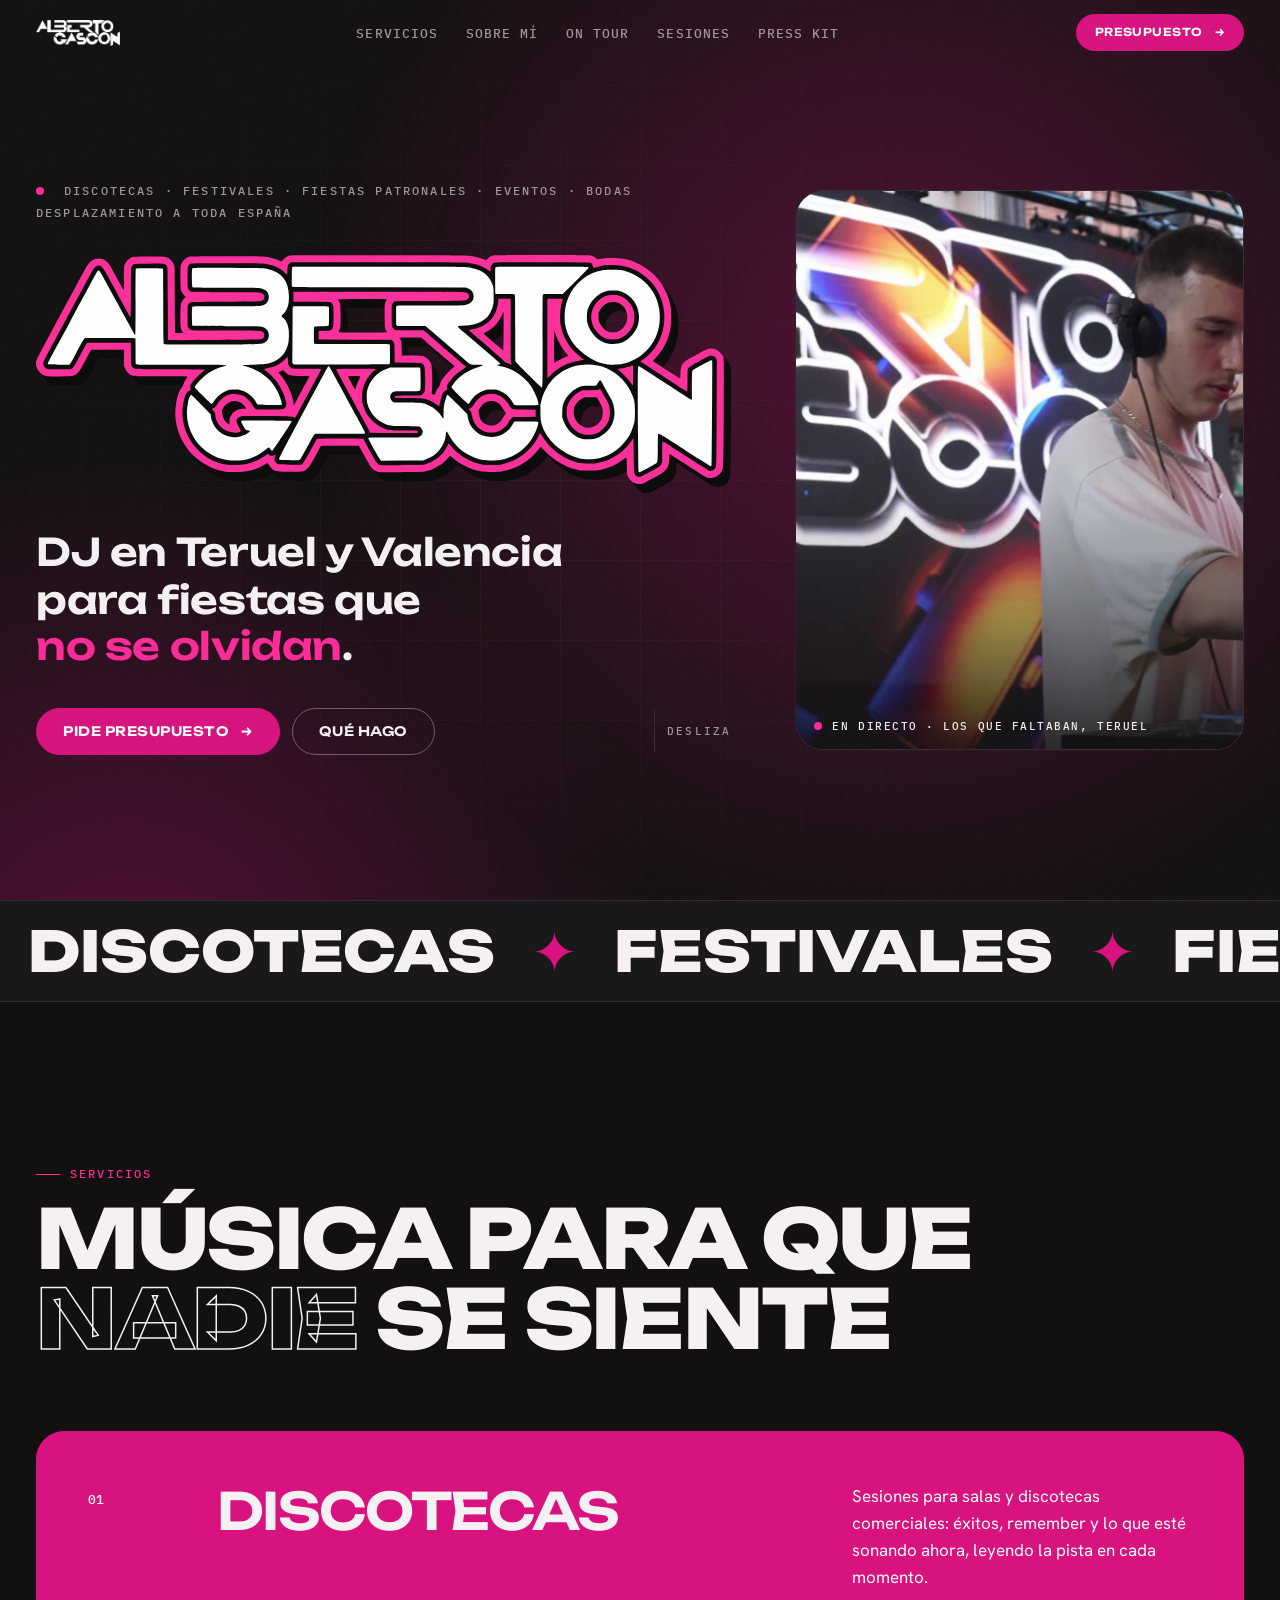
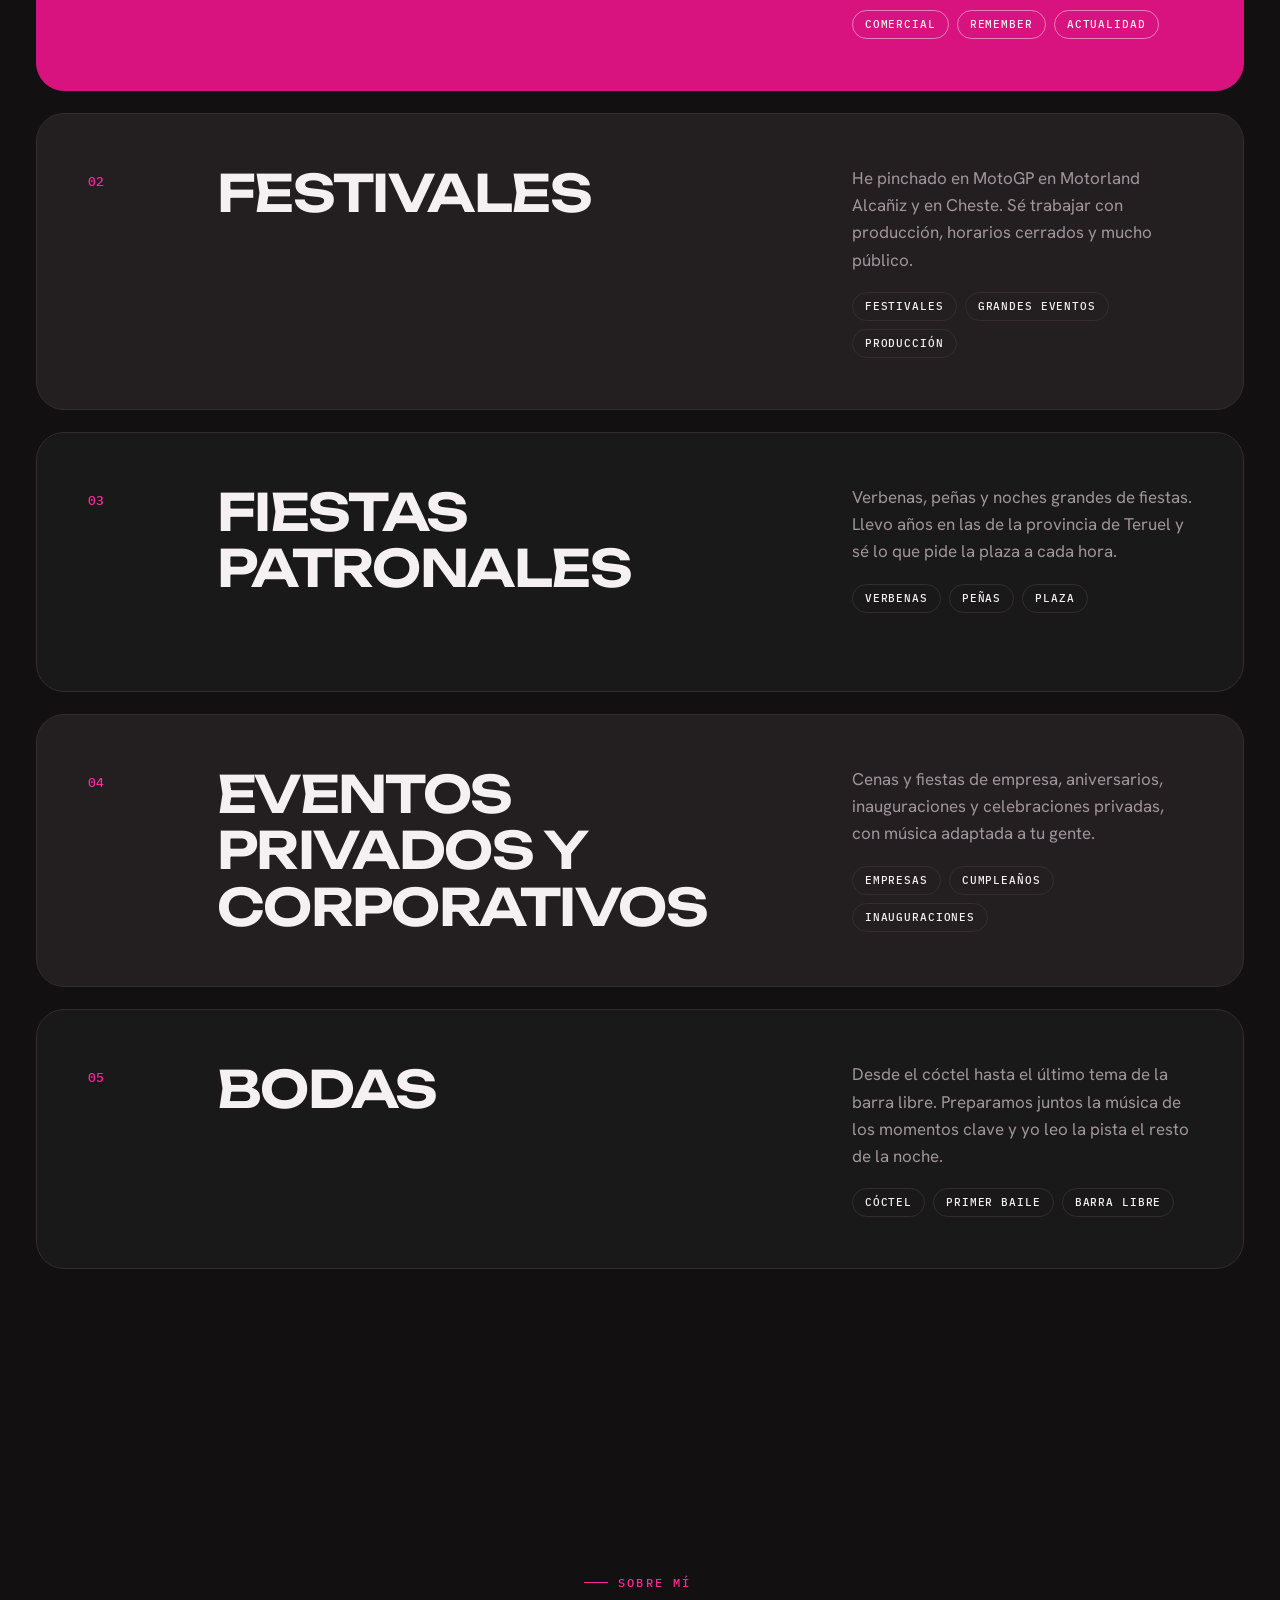
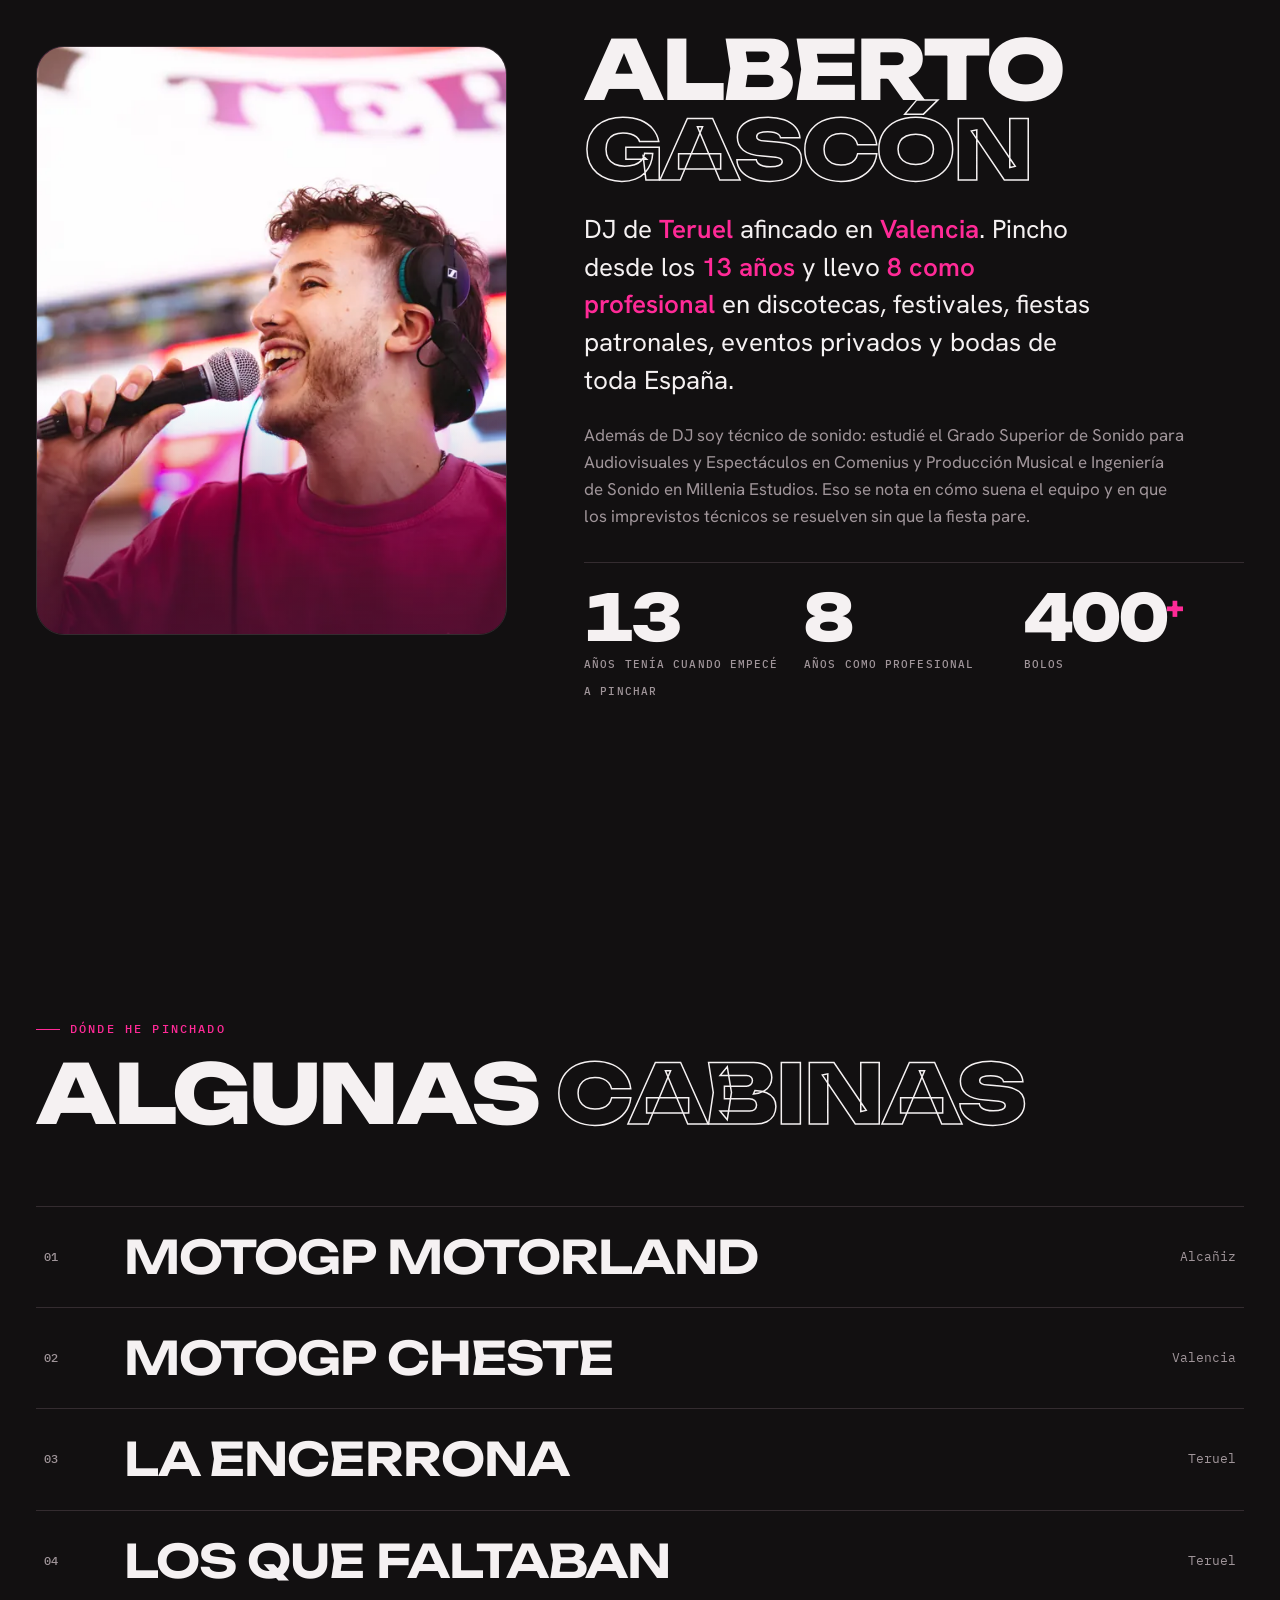
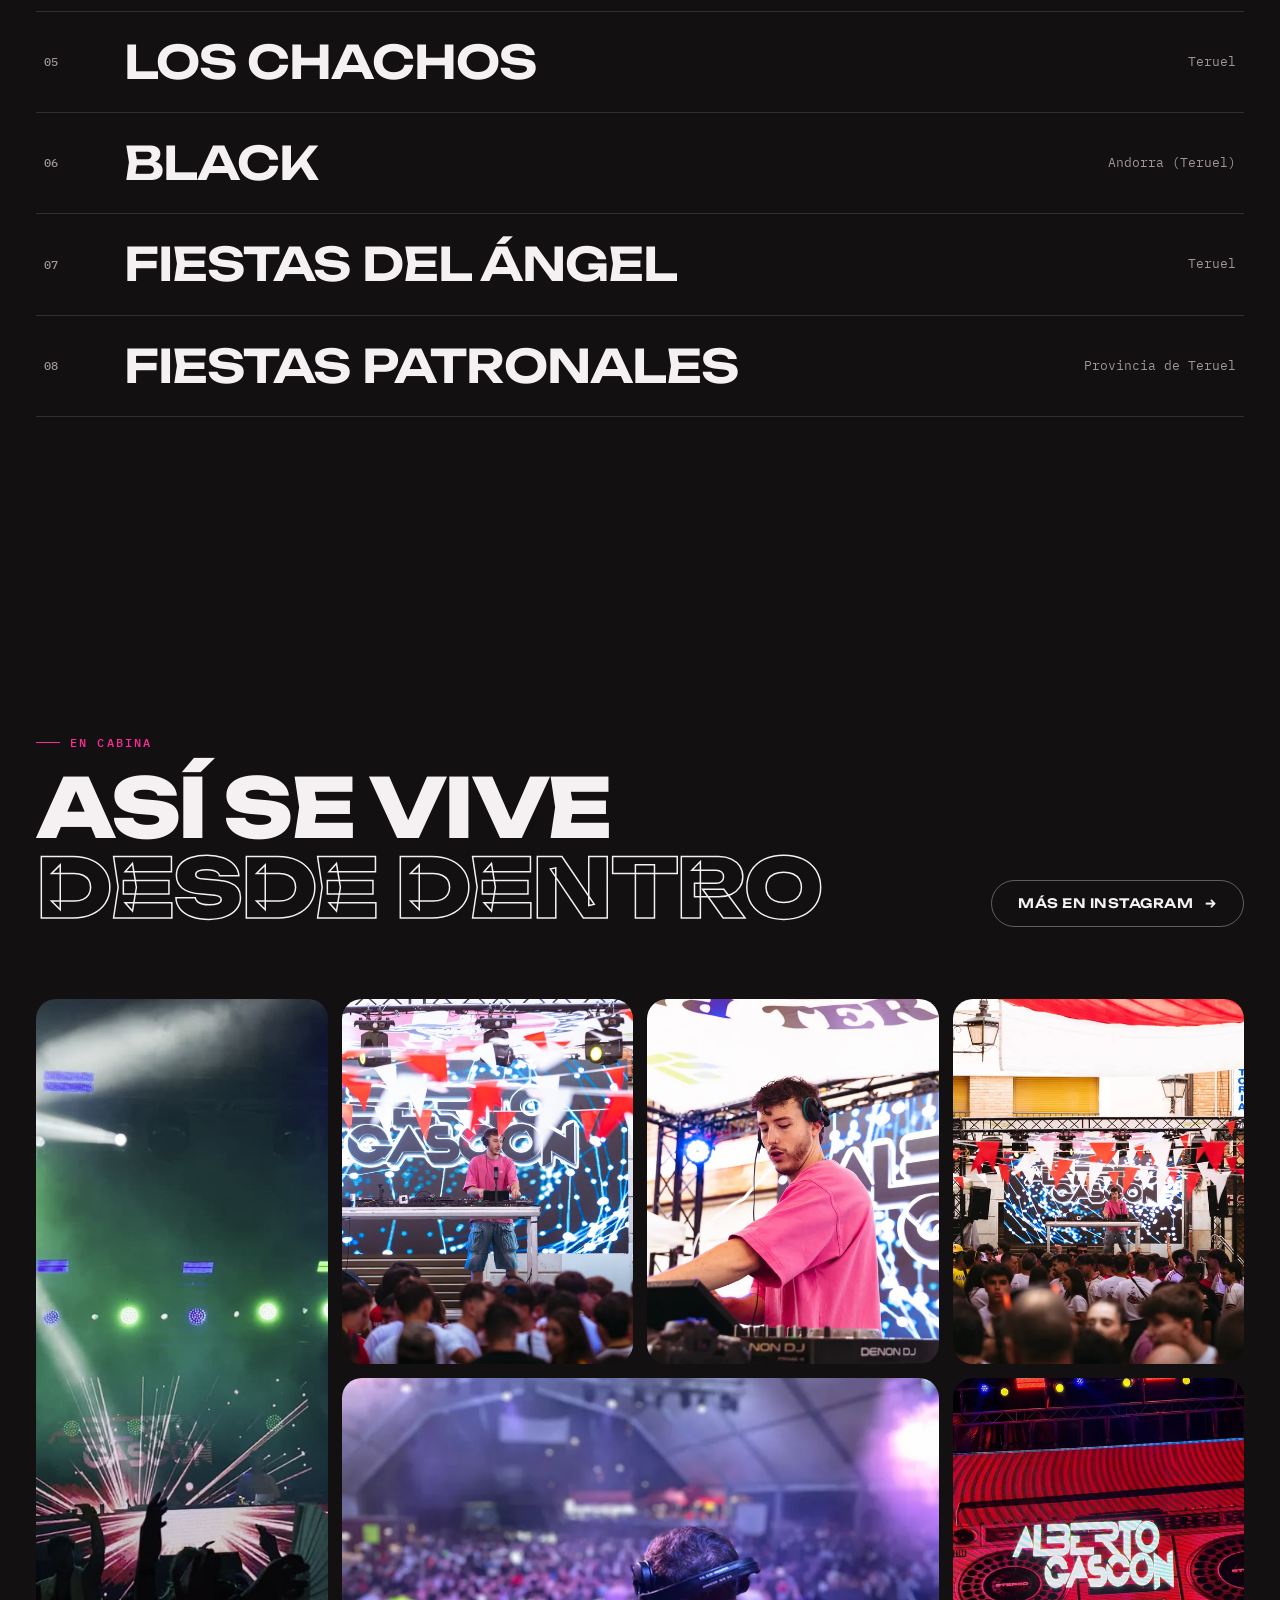
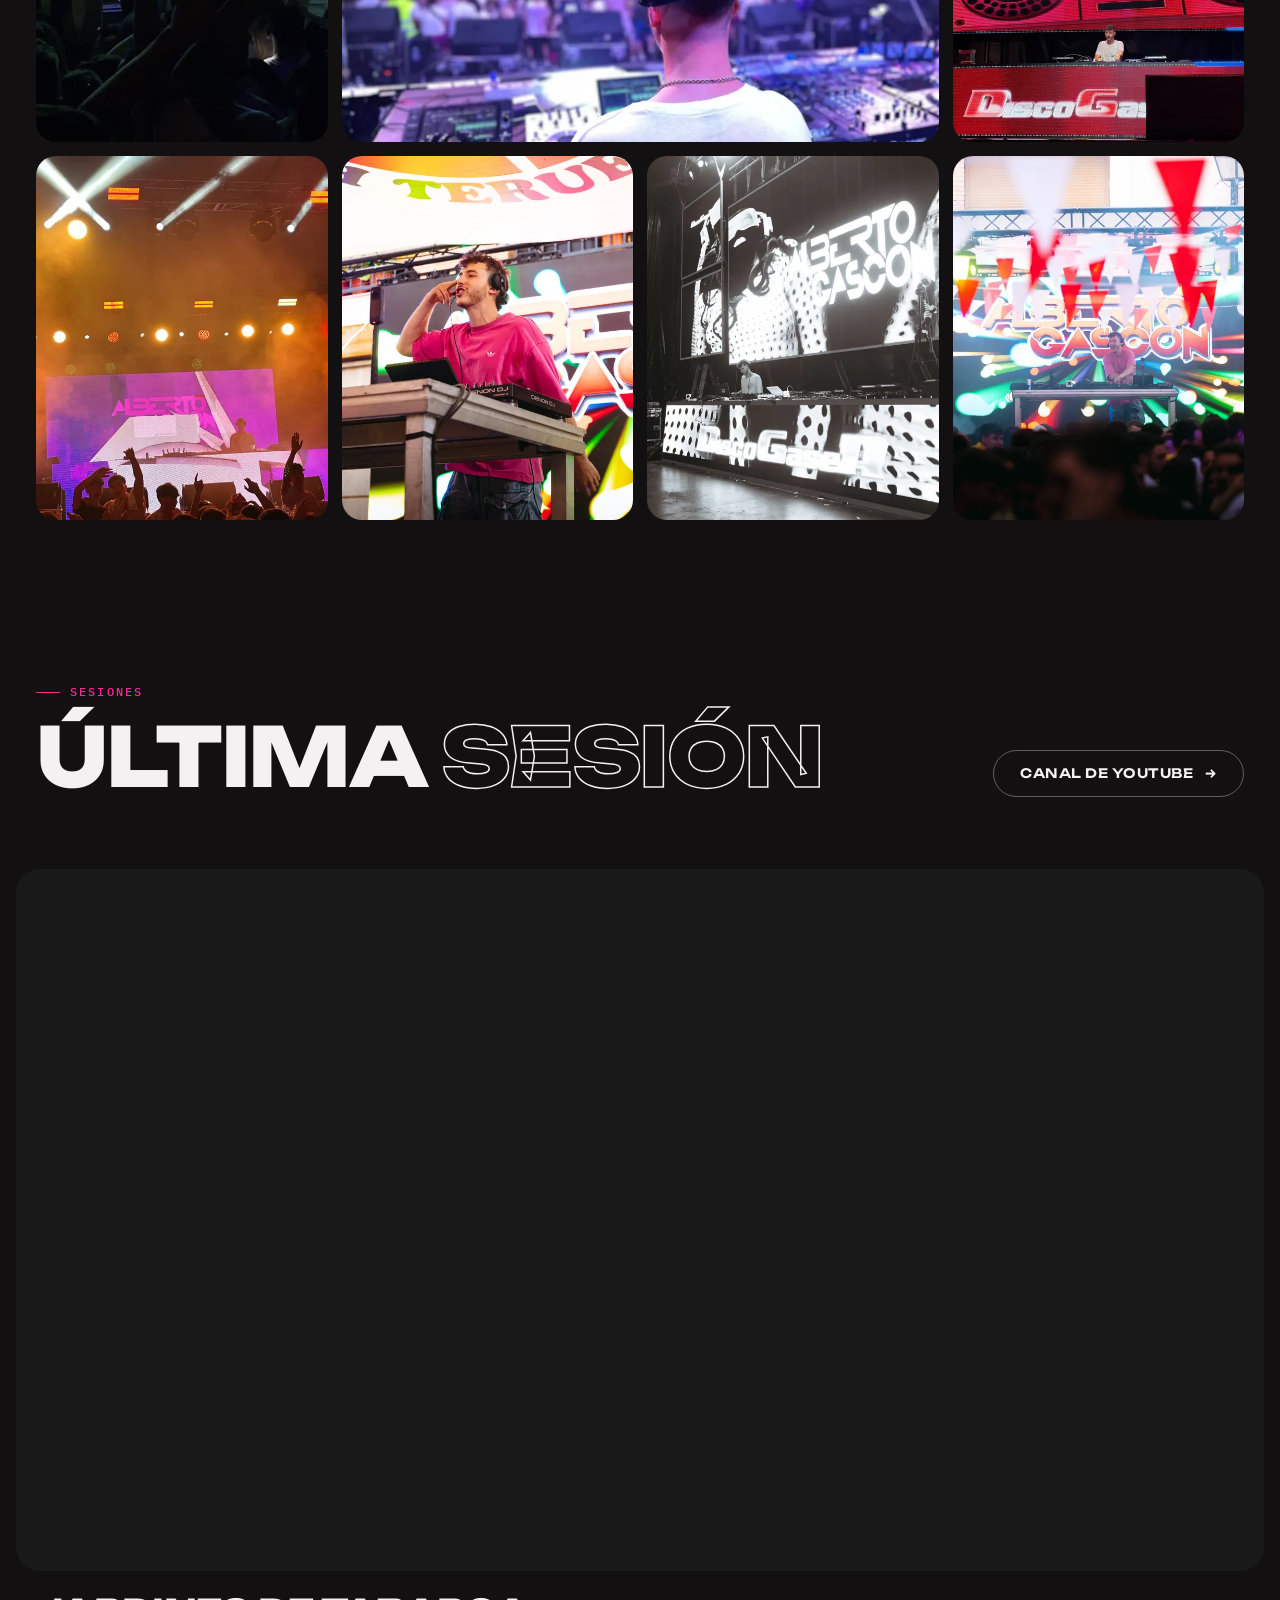
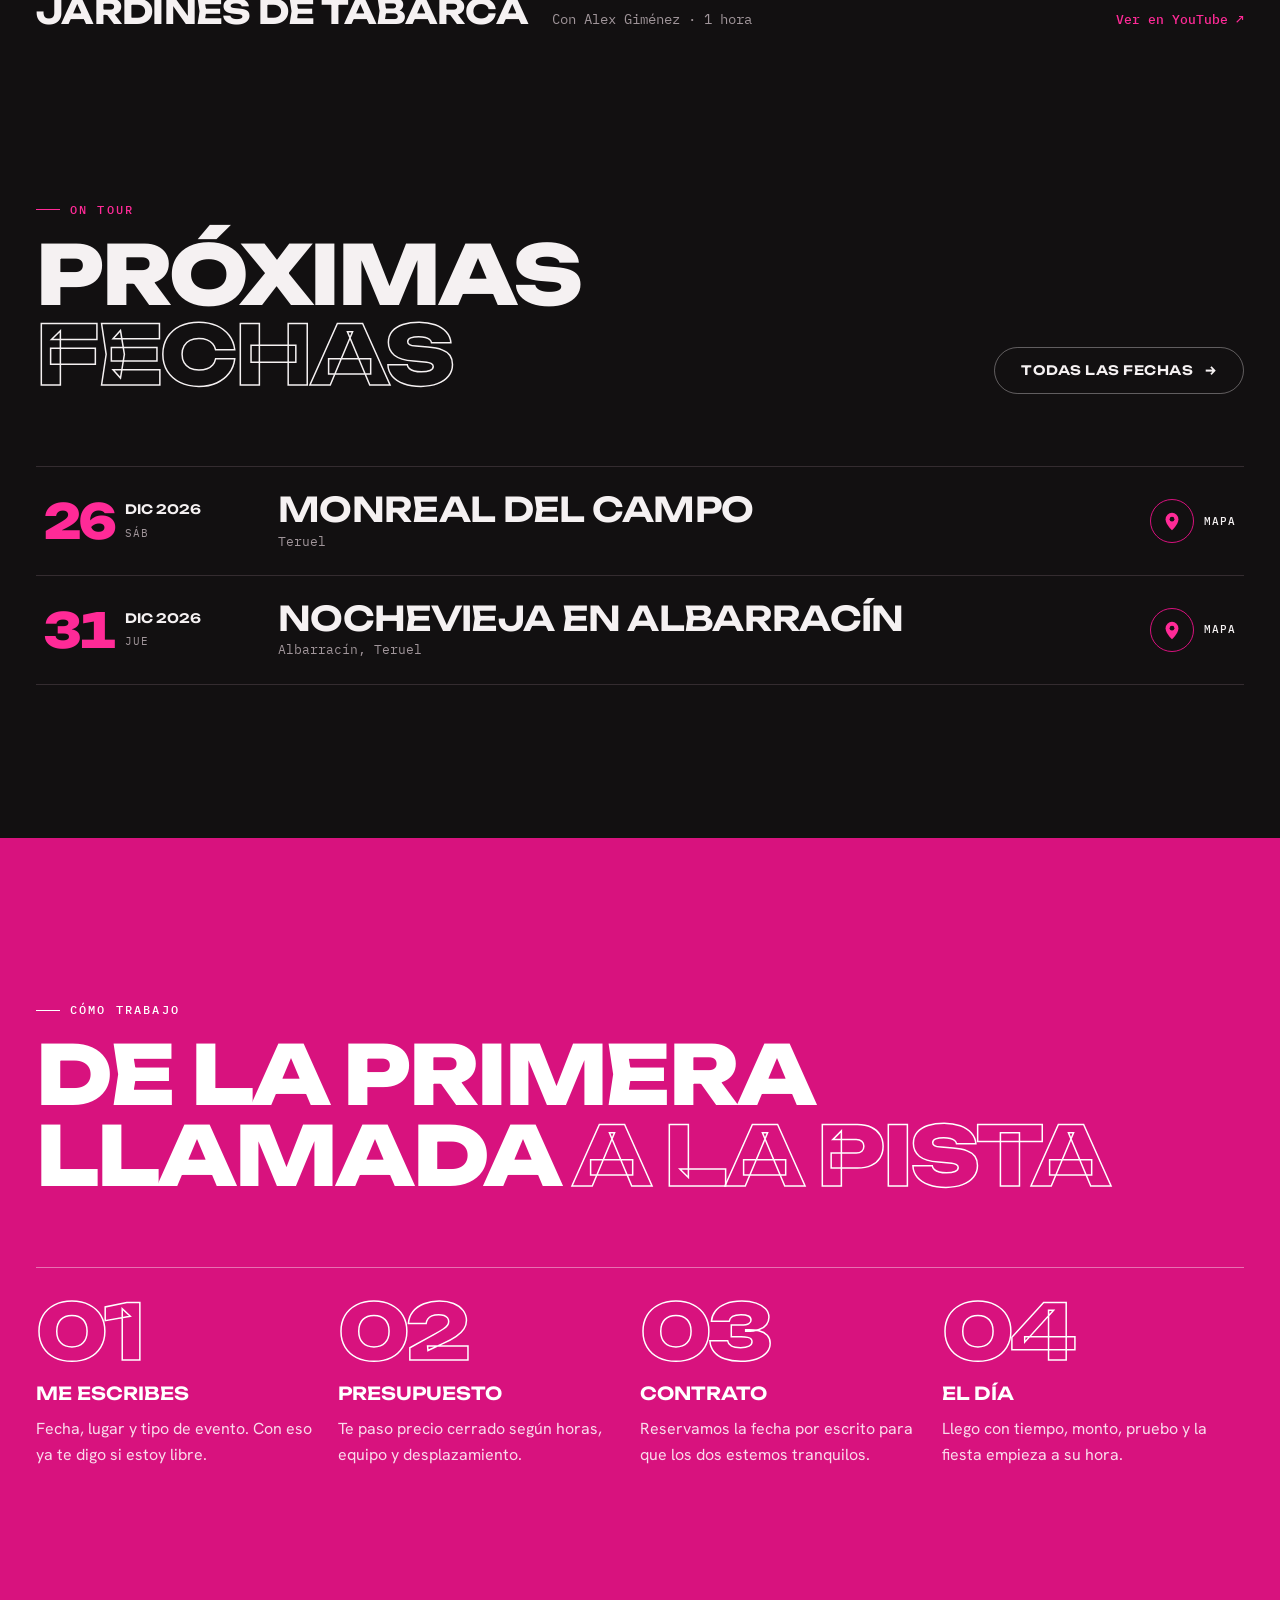
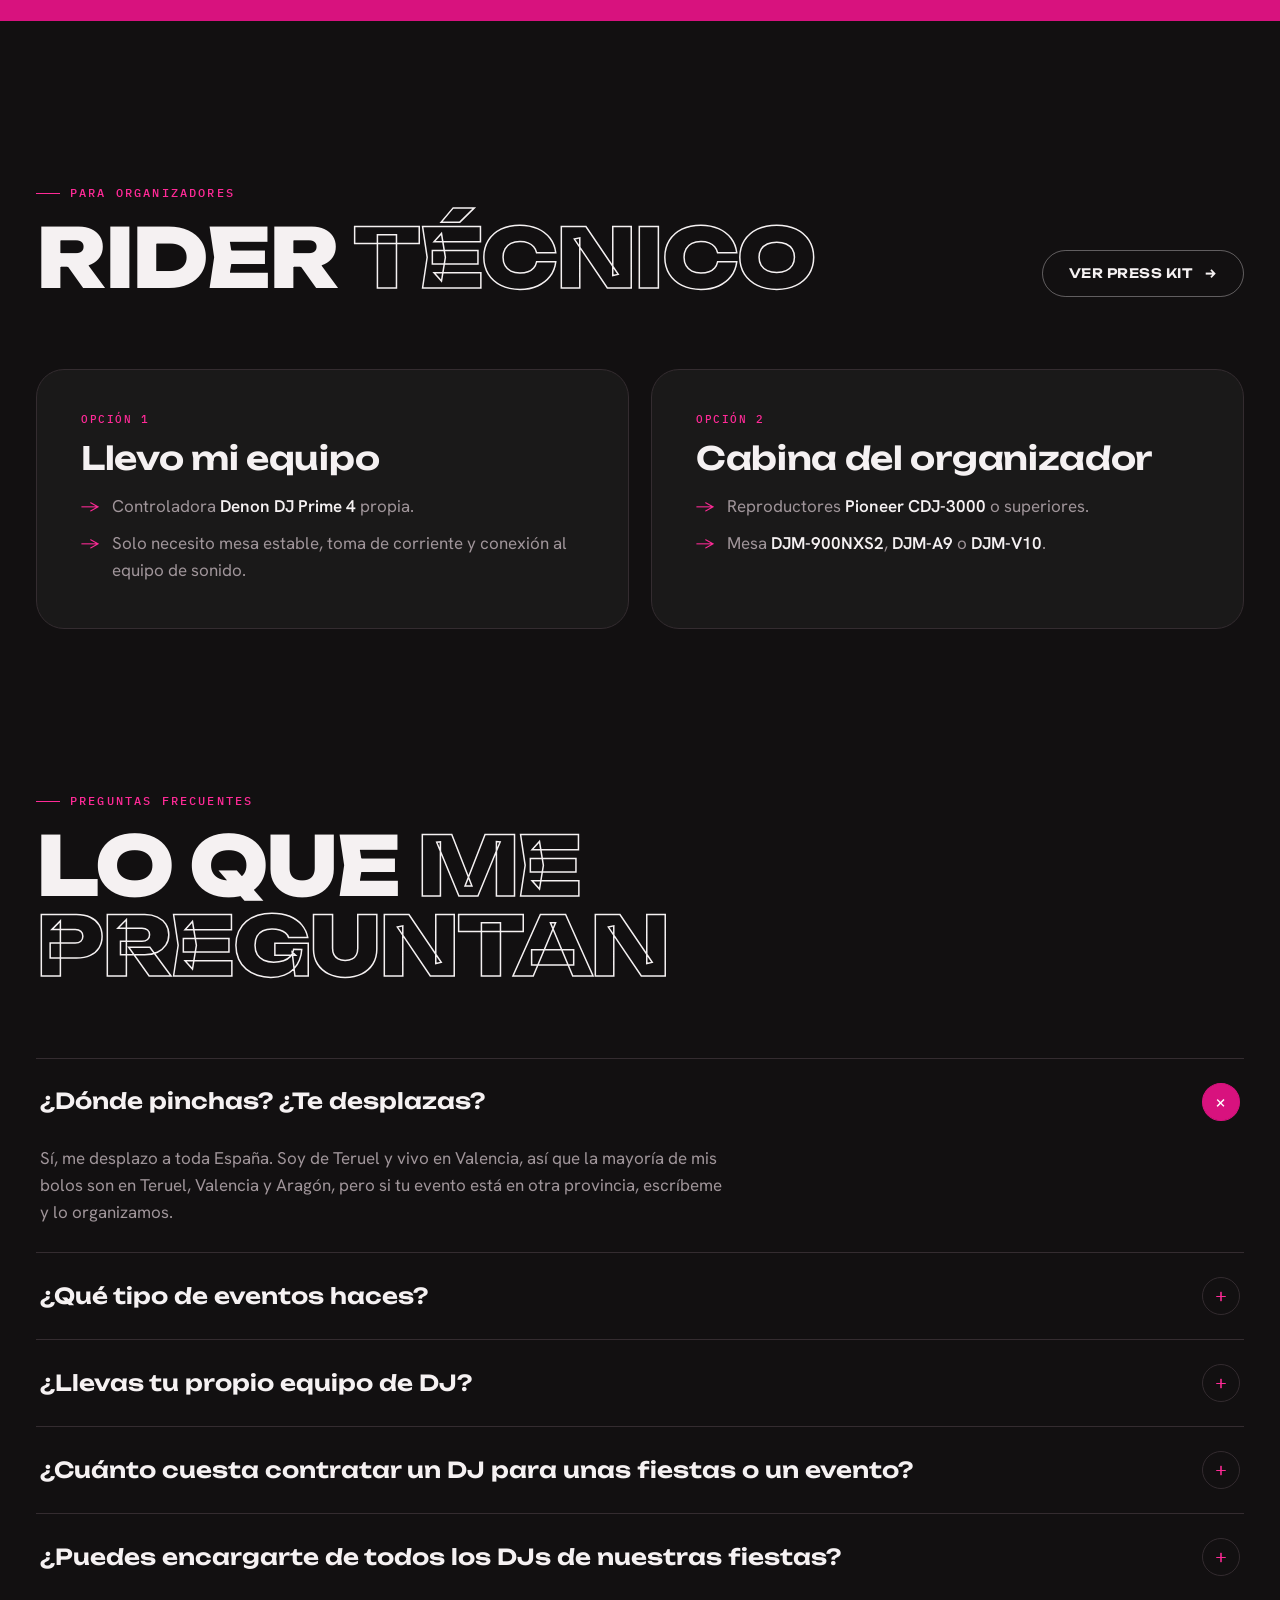
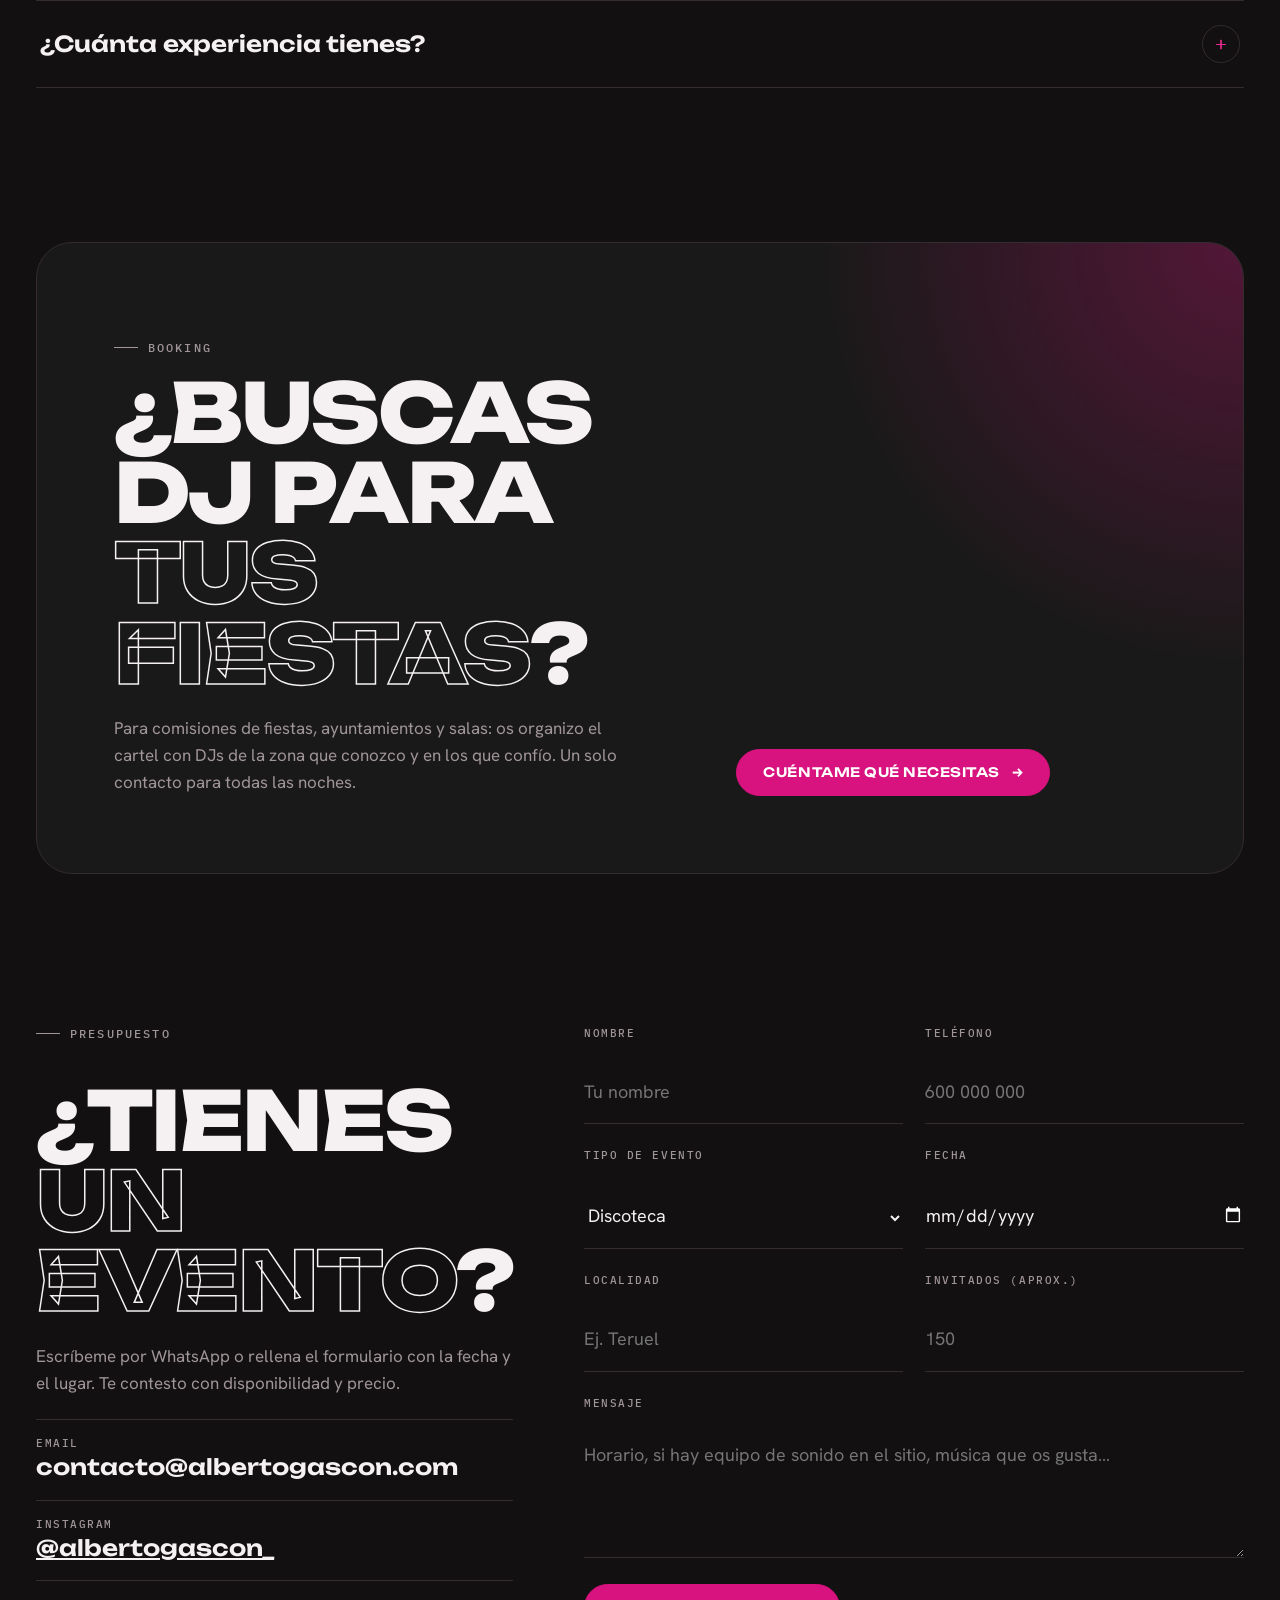
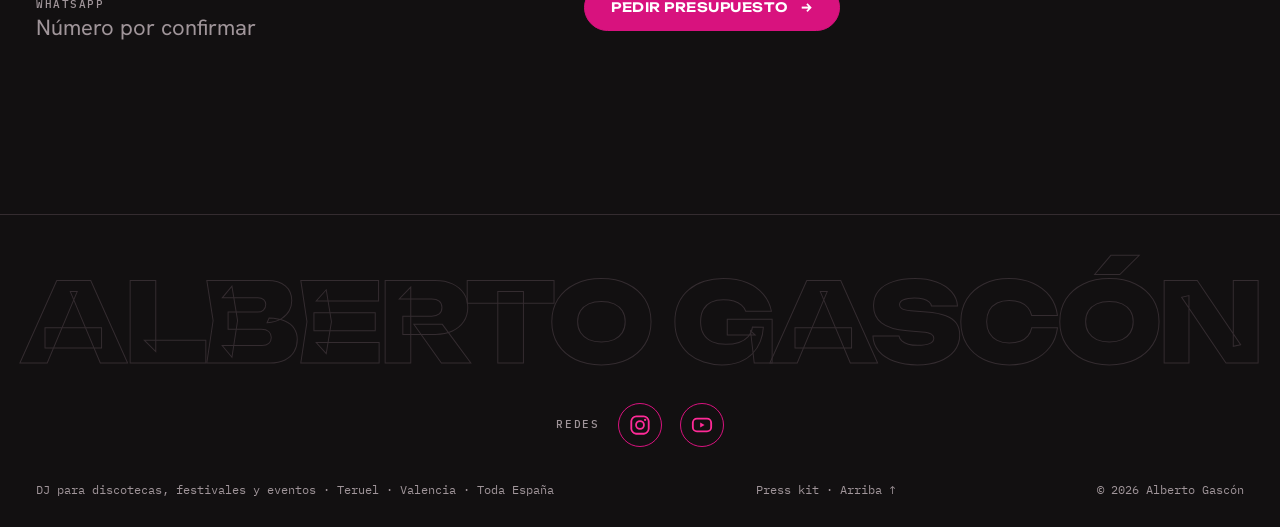
==== commit 71776646: "Estadísticas: más de 400 bolos Co-Authored-By: Claude Opus 5.5 <noreply@anthropic.com> Claude-Sessio" ====
--- a/index.html
+++ b/index.html
@@ -10,7 +10,7 @@
 
 <!-- SEO -->
 <title>DJ en Teruel y Valencia para fiestas y eventos | Alberto Gascón</title>
-<meta name="description" content="Alberto Gascón, DJ de Teruel con base en Valencia. Discotecas, festivales, fiestas patronales, eventos y bodas en toda España. Pinchando desde los 13, más de 200 bolos. Pide presupuesto.">
+<meta name="description" content="Alberto Gascón, DJ de Teruel con base en Valencia. Discotecas, festivales, fiestas patronales, eventos y bodas en toda España. Pinchando desde los 13, más de 400 bolos. Pide presupuesto.">
 <link rel="canonical" href="https://albertogascon.com/">
 <meta name="robots" content="index, follow, max-image-preview:large">
 <meta name="author" content="Alberto Gascón">
@@ -18,7 +18,7 @@
 <meta property="og:locale" content="es_ES">
 <meta property="og:site_name" content="Alberto Gascón DJ">
 <meta property="og:title" content="DJ en Teruel y Valencia para fiestas y eventos | Alberto Gascón">
-<meta property="og:description" content="Alberto Gascón, DJ de Teruel con base en Valencia. Discotecas, festivales, fiestas patronales, eventos y bodas en toda España. Pinchando desde los 13, más de 200 bolos. Pide presupuesto.">
+<meta property="og:description" content="Alberto Gascón, DJ de Teruel con base en Valencia. Discotecas, festivales, fiestas patronales, eventos y bodas en toda España. Pinchando desde los 13, más de 400 bolos. Pide presupuesto.">
 <meta property="og:url" content="https://albertogascon.com/">
 <meta property="og:image" content="https://albertogascon.com/assets/img/og.jpg">
 <meta property="og:image:width" content="1200">
@@ -369,7 +369,7 @@
      "name": "¿Cuánta experiencia tienes?",
      "acceptedAnswer": {
       "@type": "Answer",
-      "text": "Pincho desde los 13 años y llevo 8 como DJ profesional, con más de 200 bolos. Tengo 24 años y además soy técnico de sonido: estudié en Comenius y en Millenia Estudios (Valencia)."
+      "text": "Pincho desde los 13 años y llevo 8 como DJ profesional, con más de 400 bolos. Tengo 24 años y además soy técnico de sonido: estudié en Comenius y en Millenia Estudios (Valencia)."
      }
     }
    ]
@@ -539,7 +539,7 @@
       <div class="stats">
         <div><b>13</b><span>Años tenía cuando empecé a pinchar</span></div>
         <div><b data-count="8">8</b><span>Años como profesional</span></div>
-        <div><b data-count="200">200<sup>+</sup></b><span>Bolos</span></div>
+        <div><b data-count="400">400<sup>+</sup></b><span>Bolos</span></div>
       </div>
     </div>
   </div>
@@ -657,7 +657,7 @@
       <details><summary>¿Llevas tu propio equipo de DJ?</summary><p>Sí. Puedo llevar mi Denon DJ Prime 4. Si la sala ya tiene cabina, trabajo con Pioneer CDJ-3000 o superiores y mesa DJM-900NXS2, DJM-A9 o DJM-V10.</p></details>
       <details><summary>¿Cuánto cuesta contratar un DJ para unas fiestas o un evento?</summary><p>Depende de las horas, del equipo que haga falta y del desplazamiento. Cuéntame la fecha, el lugar y el tipo de evento y te paso un precio cerrado sin compromiso.</p></details>
       <details><summary>¿Puedes encargarte de todos los DJs de nuestras fiestas?</summary><p>Sí. Para comisiones de fiestas, ayuntamientos y salas organizo el cartel con DJs de la zona de confianza, con un solo contacto para todas las noches.</p></details>
-      <details><summary>¿Cuánta experiencia tienes?</summary><p>Pincho desde los 13 años y llevo 8 como DJ profesional, con más de 200 bolos. Tengo 24 años y además soy técnico de sonido: estudié en Comenius y en Millenia Estudios (Valencia).</p></details>
+      <details><summary>¿Cuánta experiencia tienes?</summary><p>Pincho desde los 13 años y llevo 8 como DJ profesional, con más de 400 bolos. Tengo 24 años y además soy técnico de sonido: estudié en Comenius y en Millenia Estudios (Valencia).</p></details>
     </div>
   </div>
 </section>
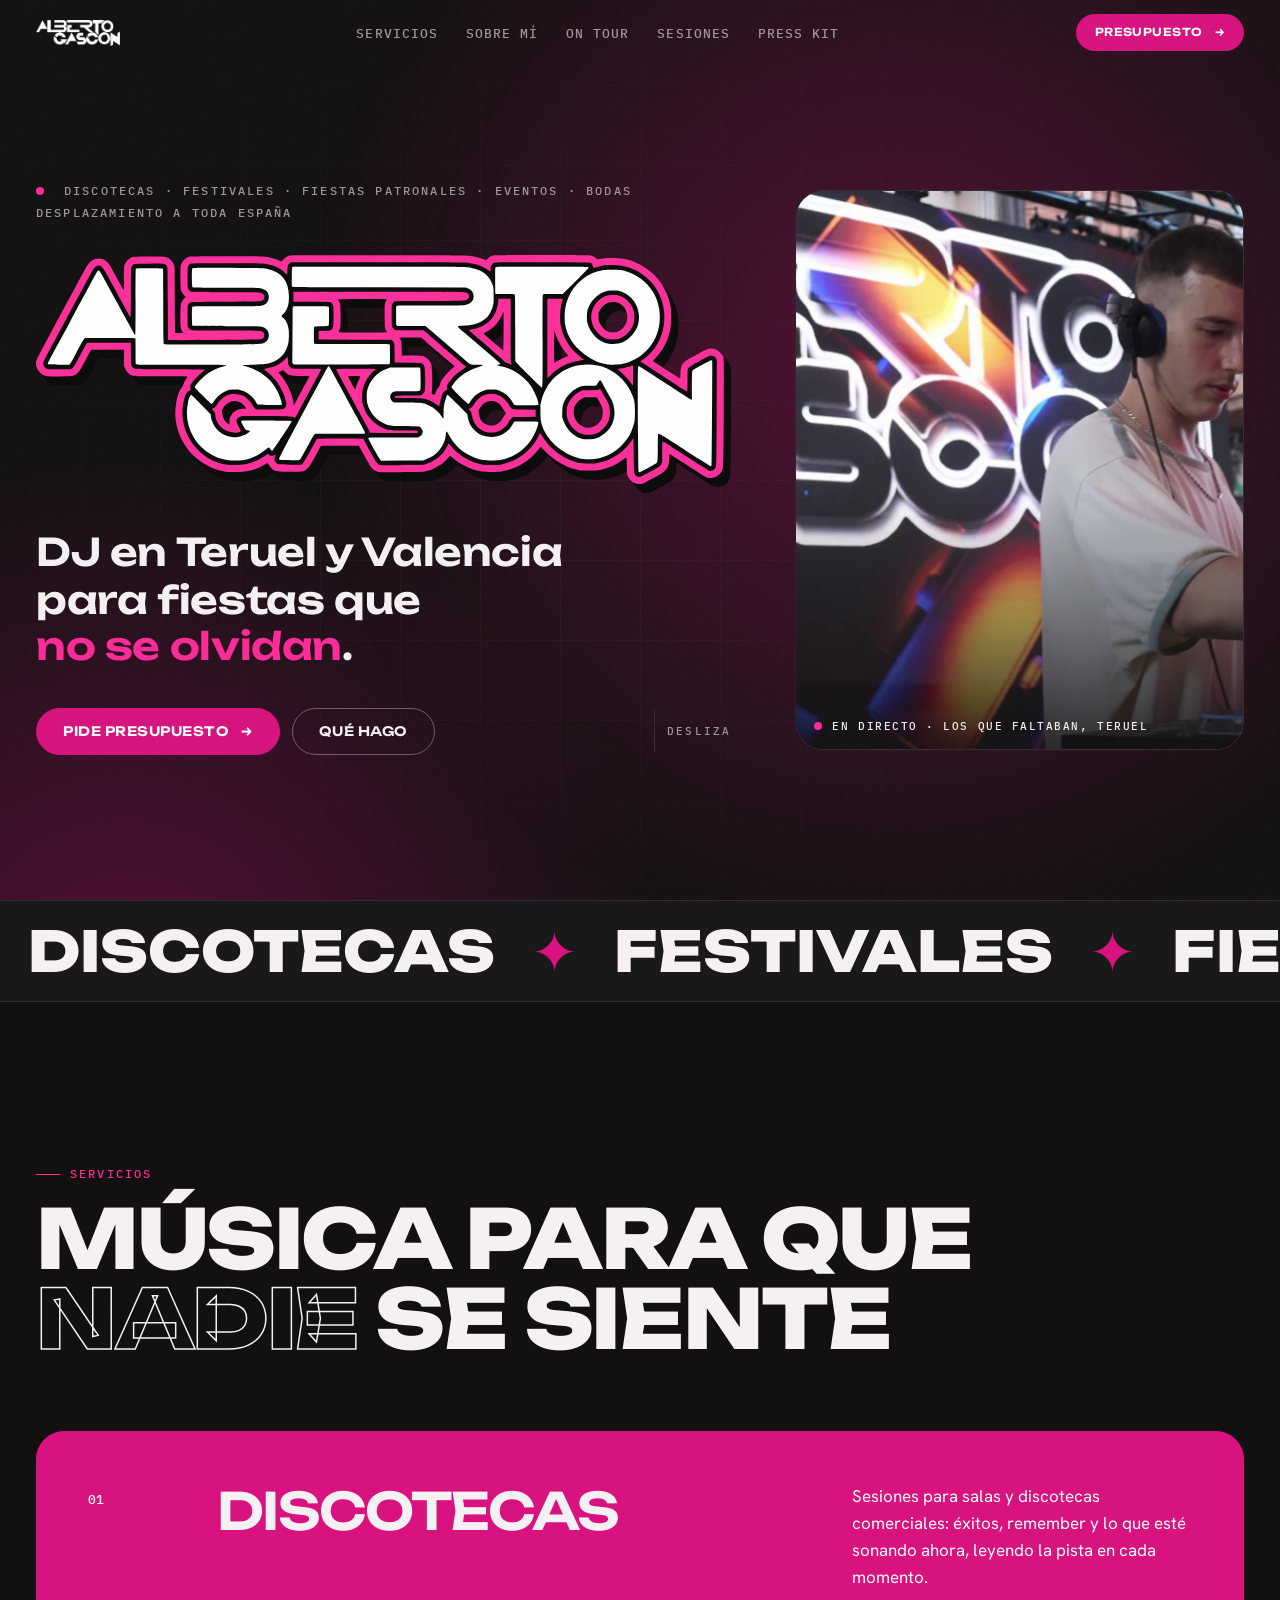
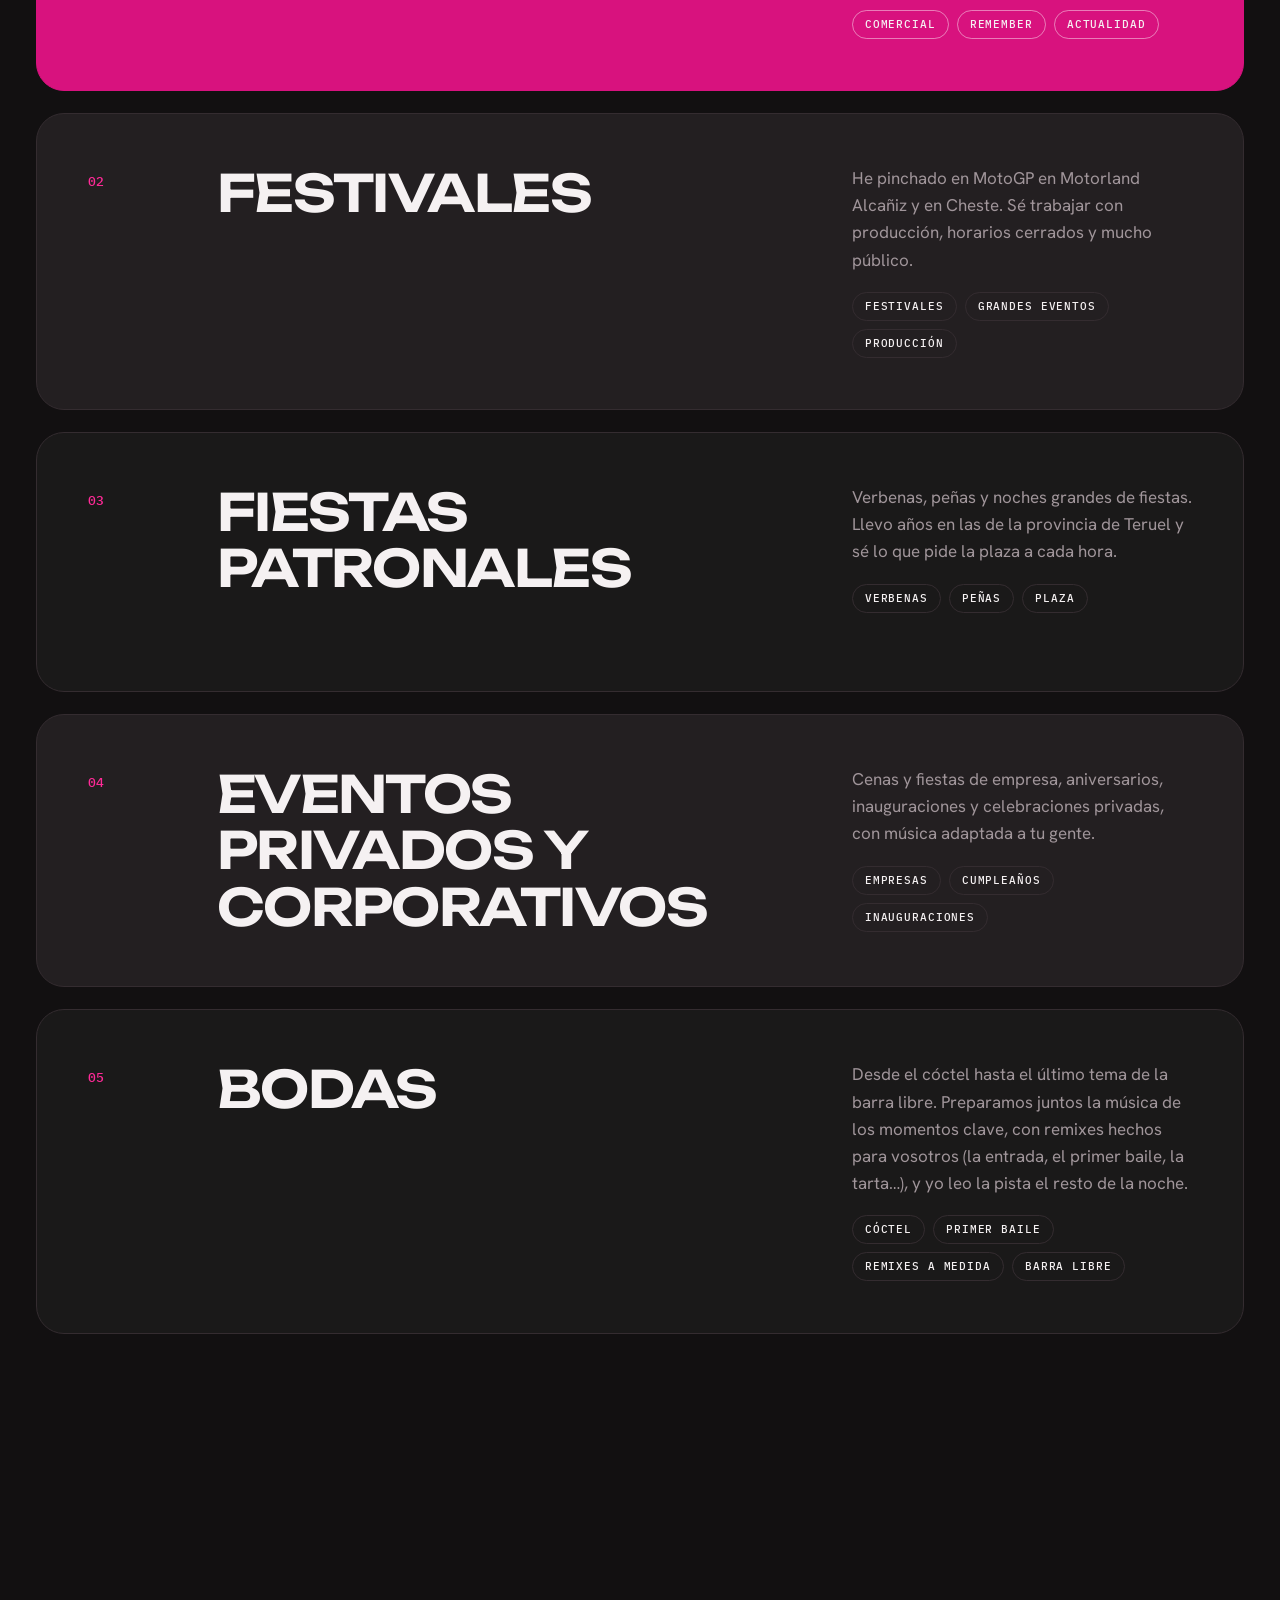
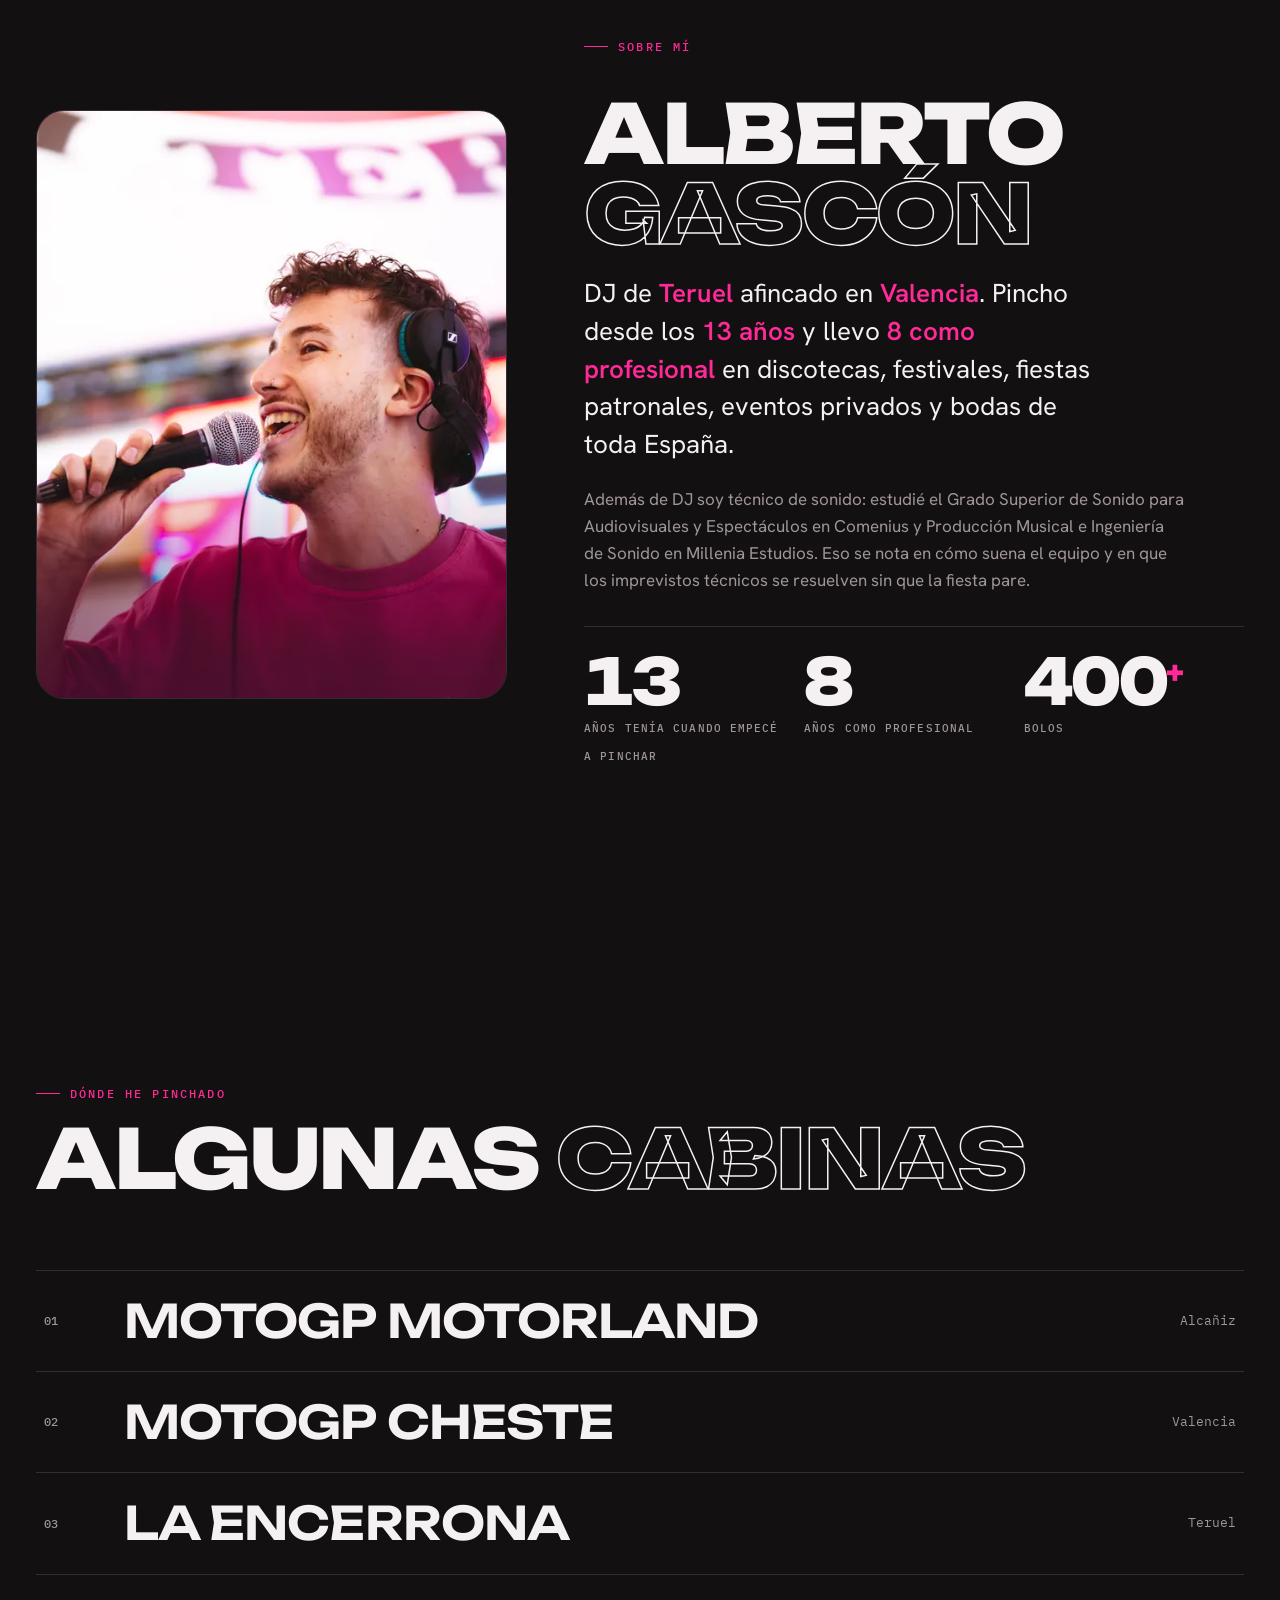
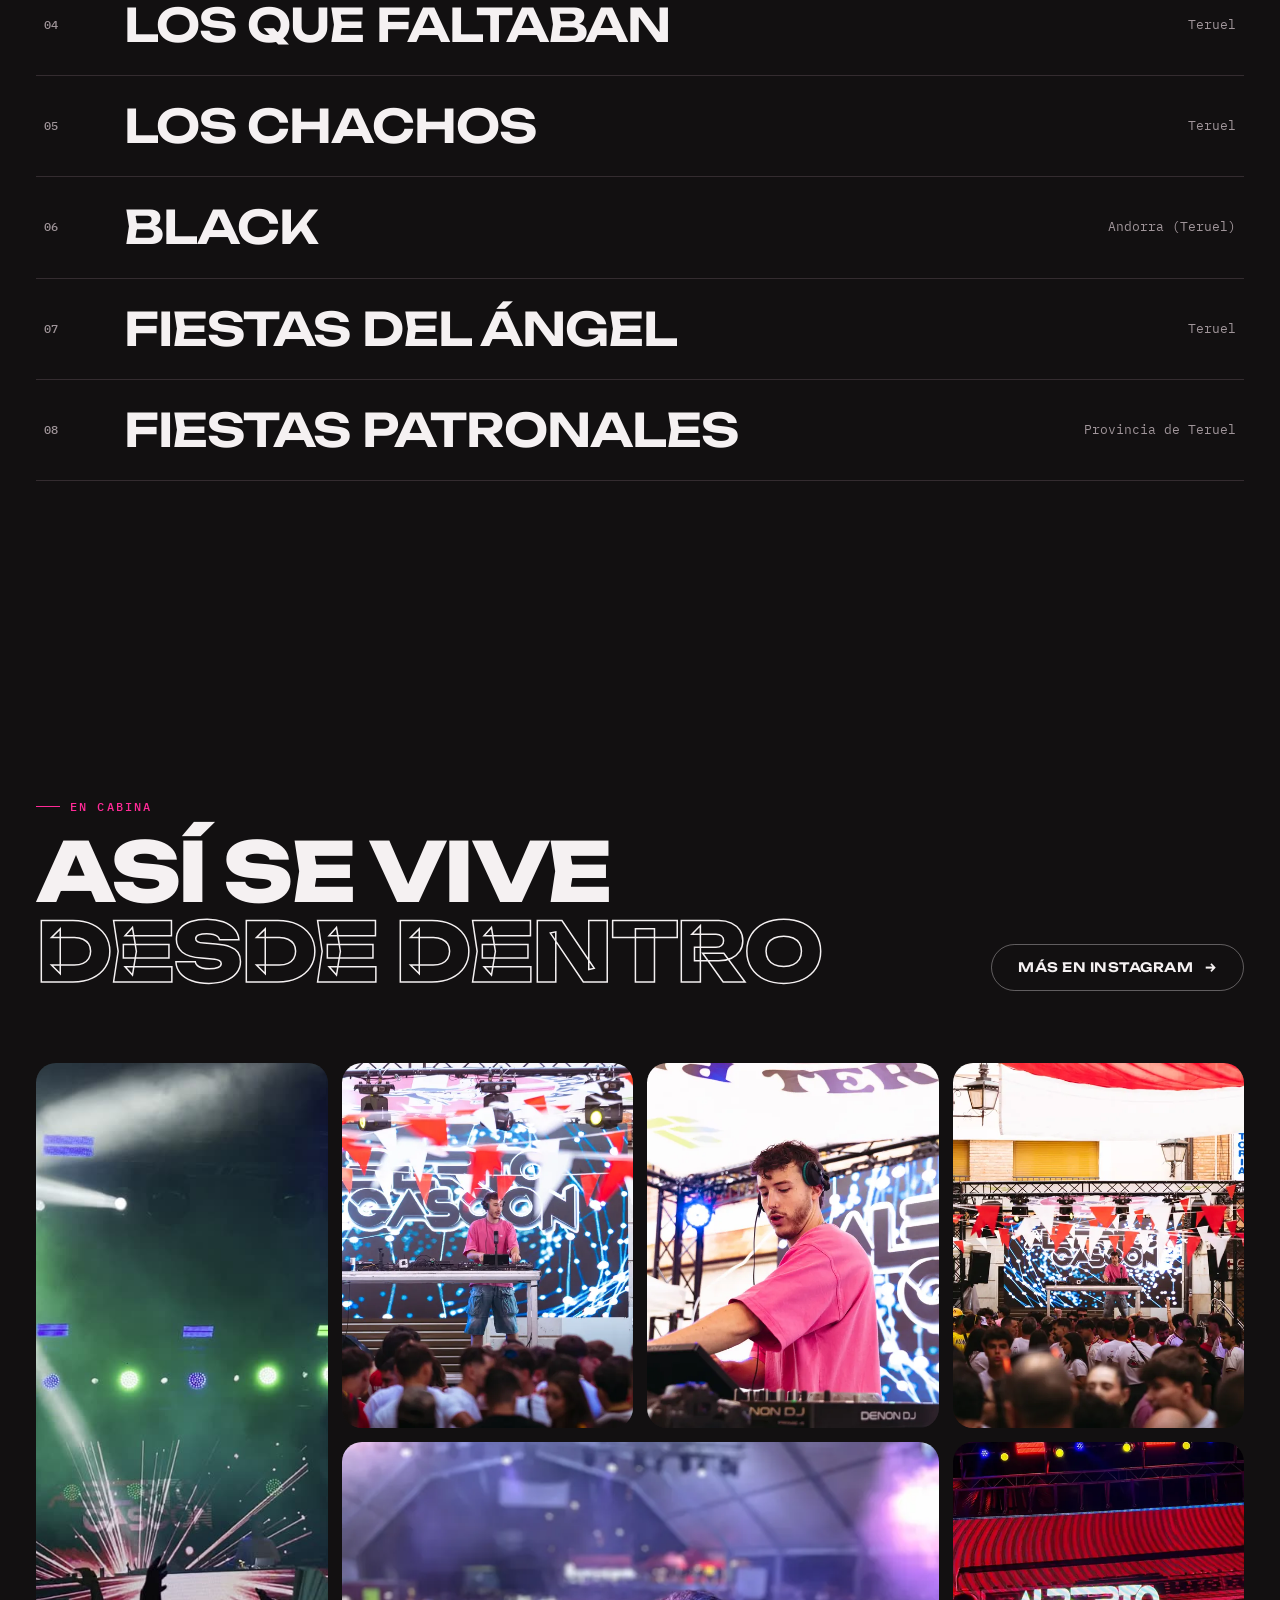
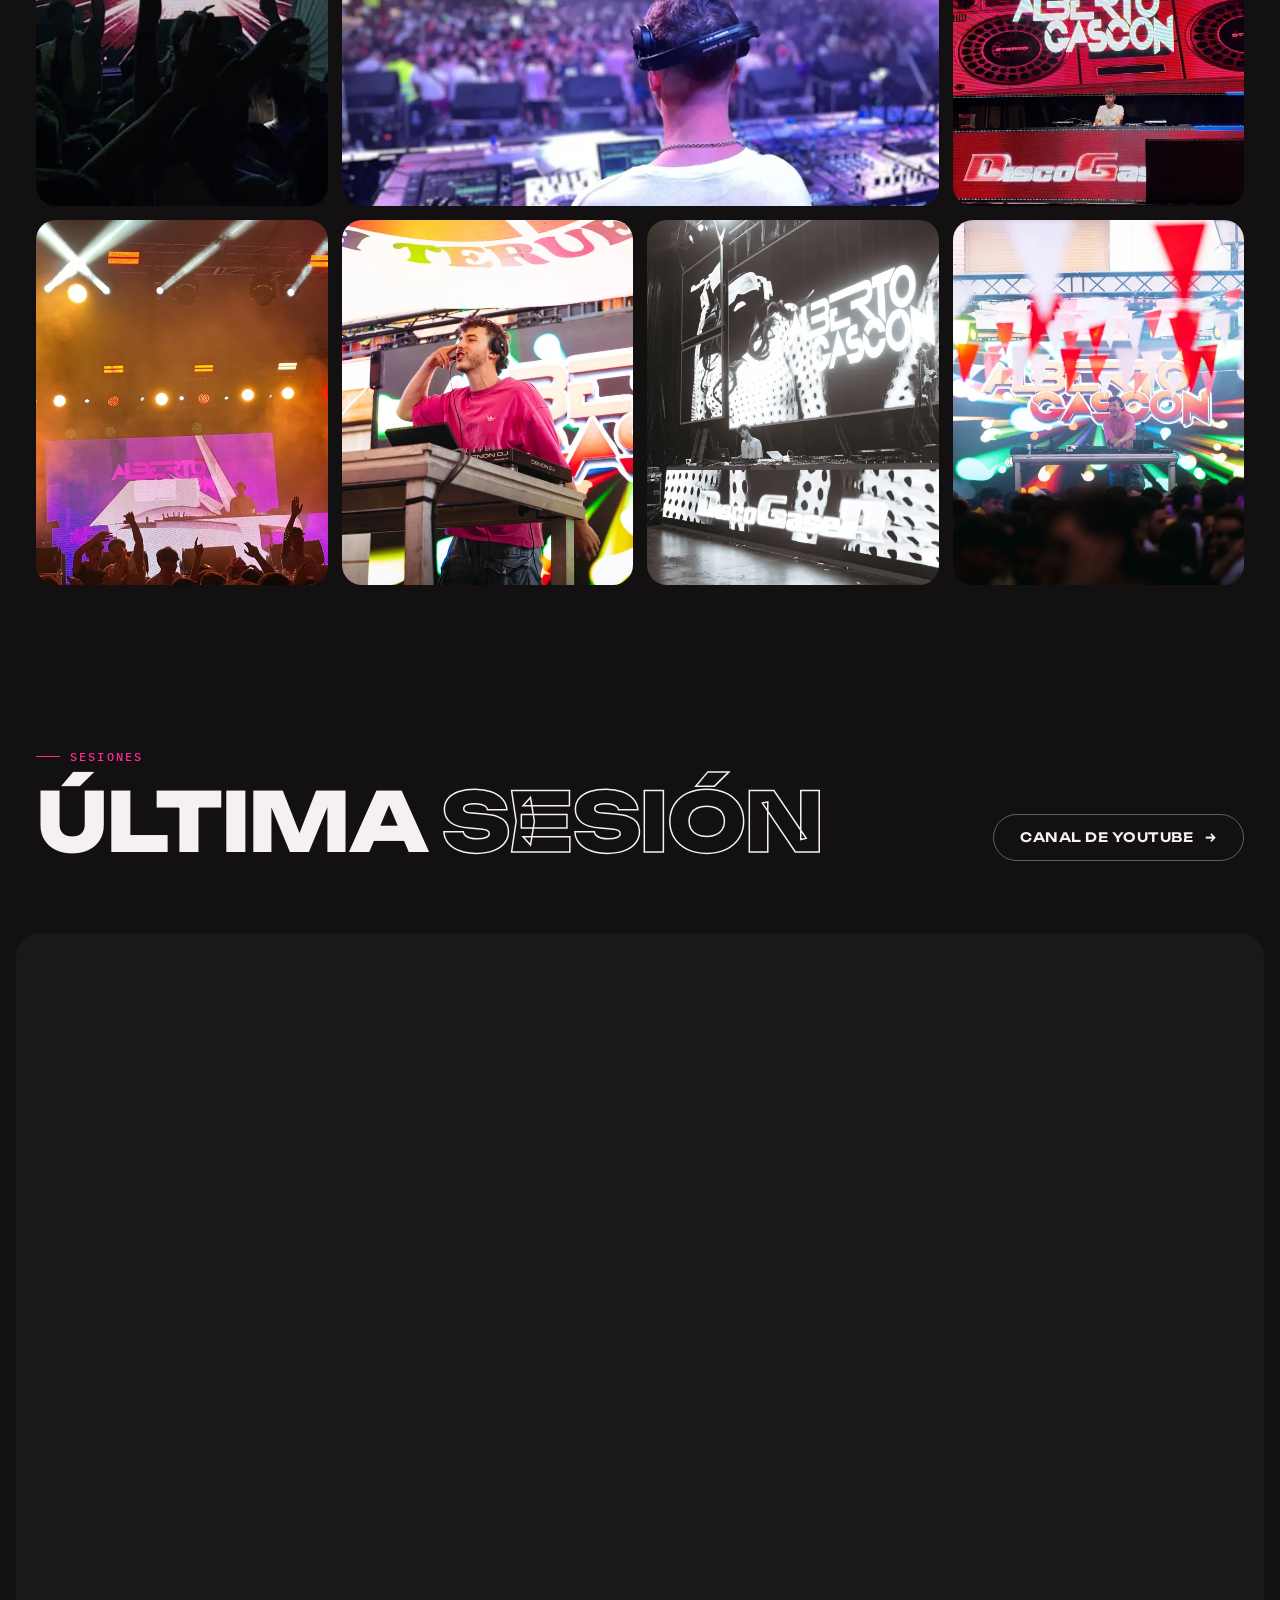
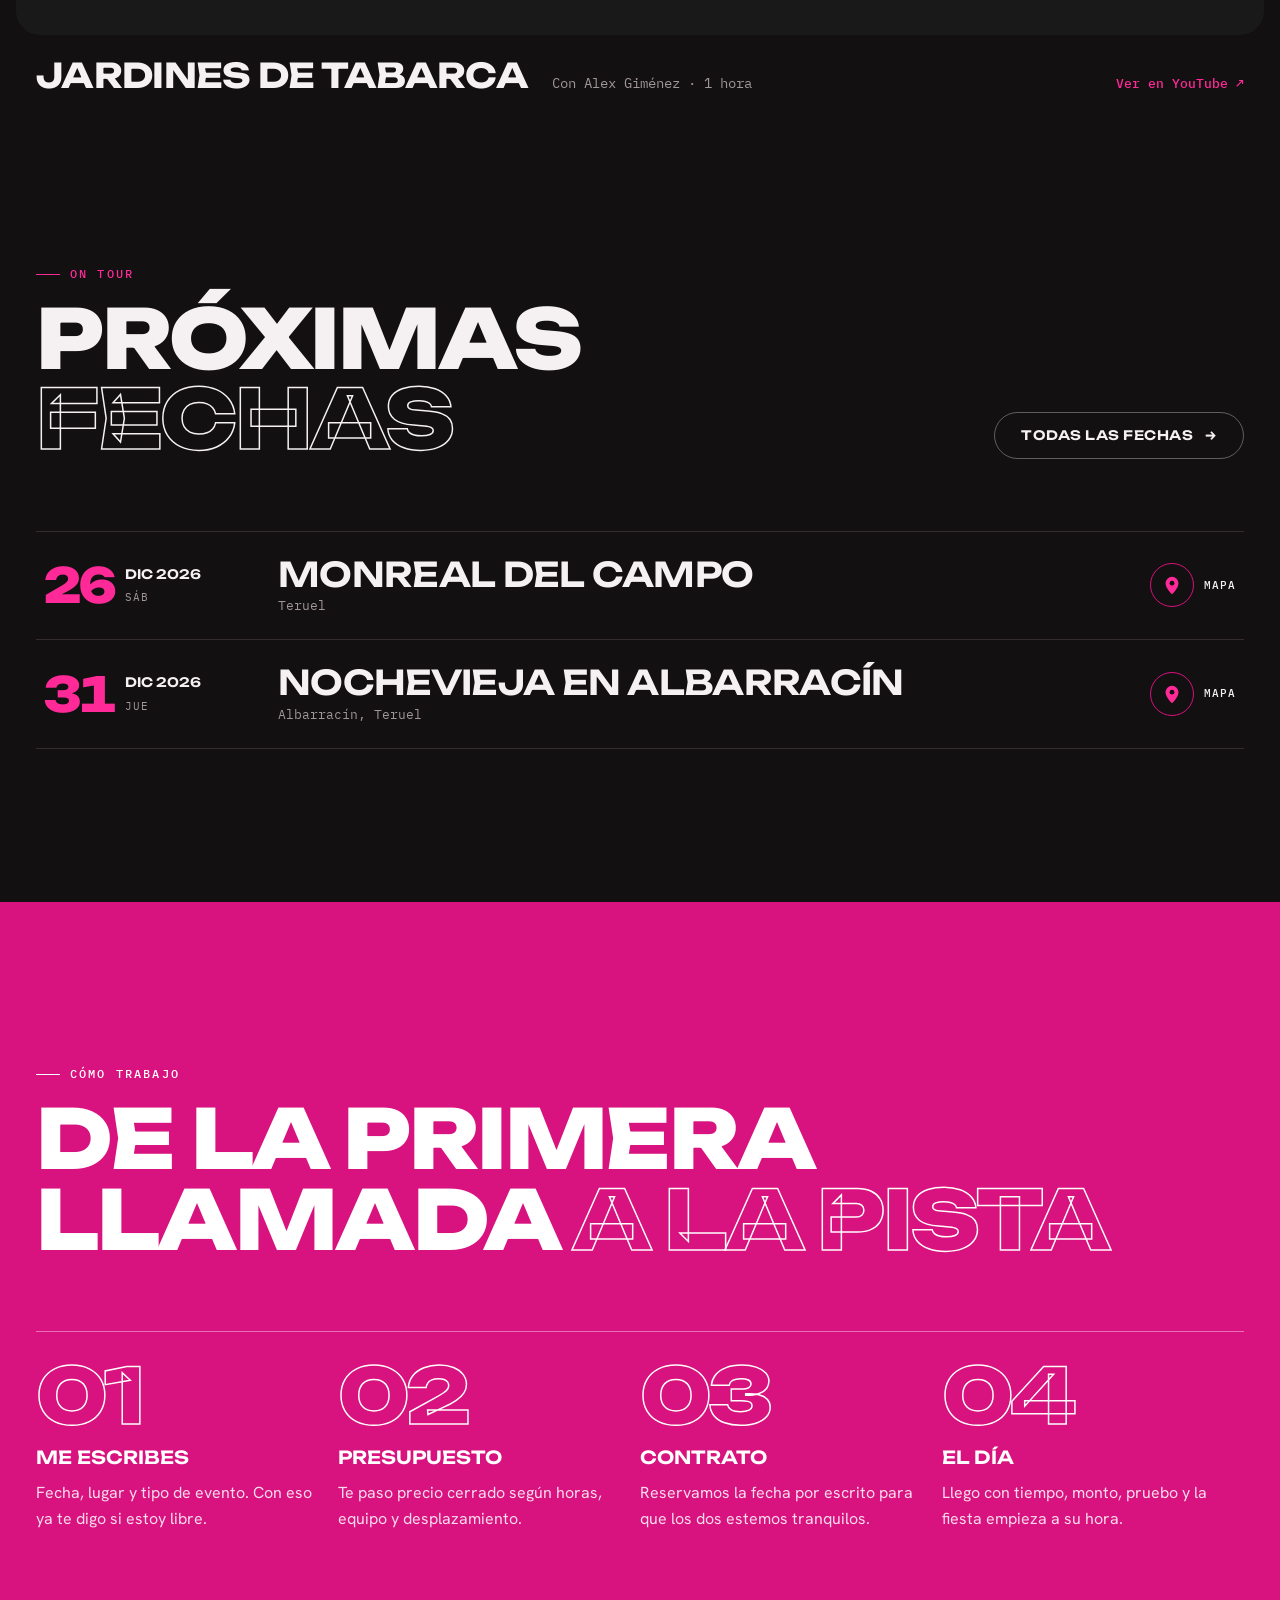
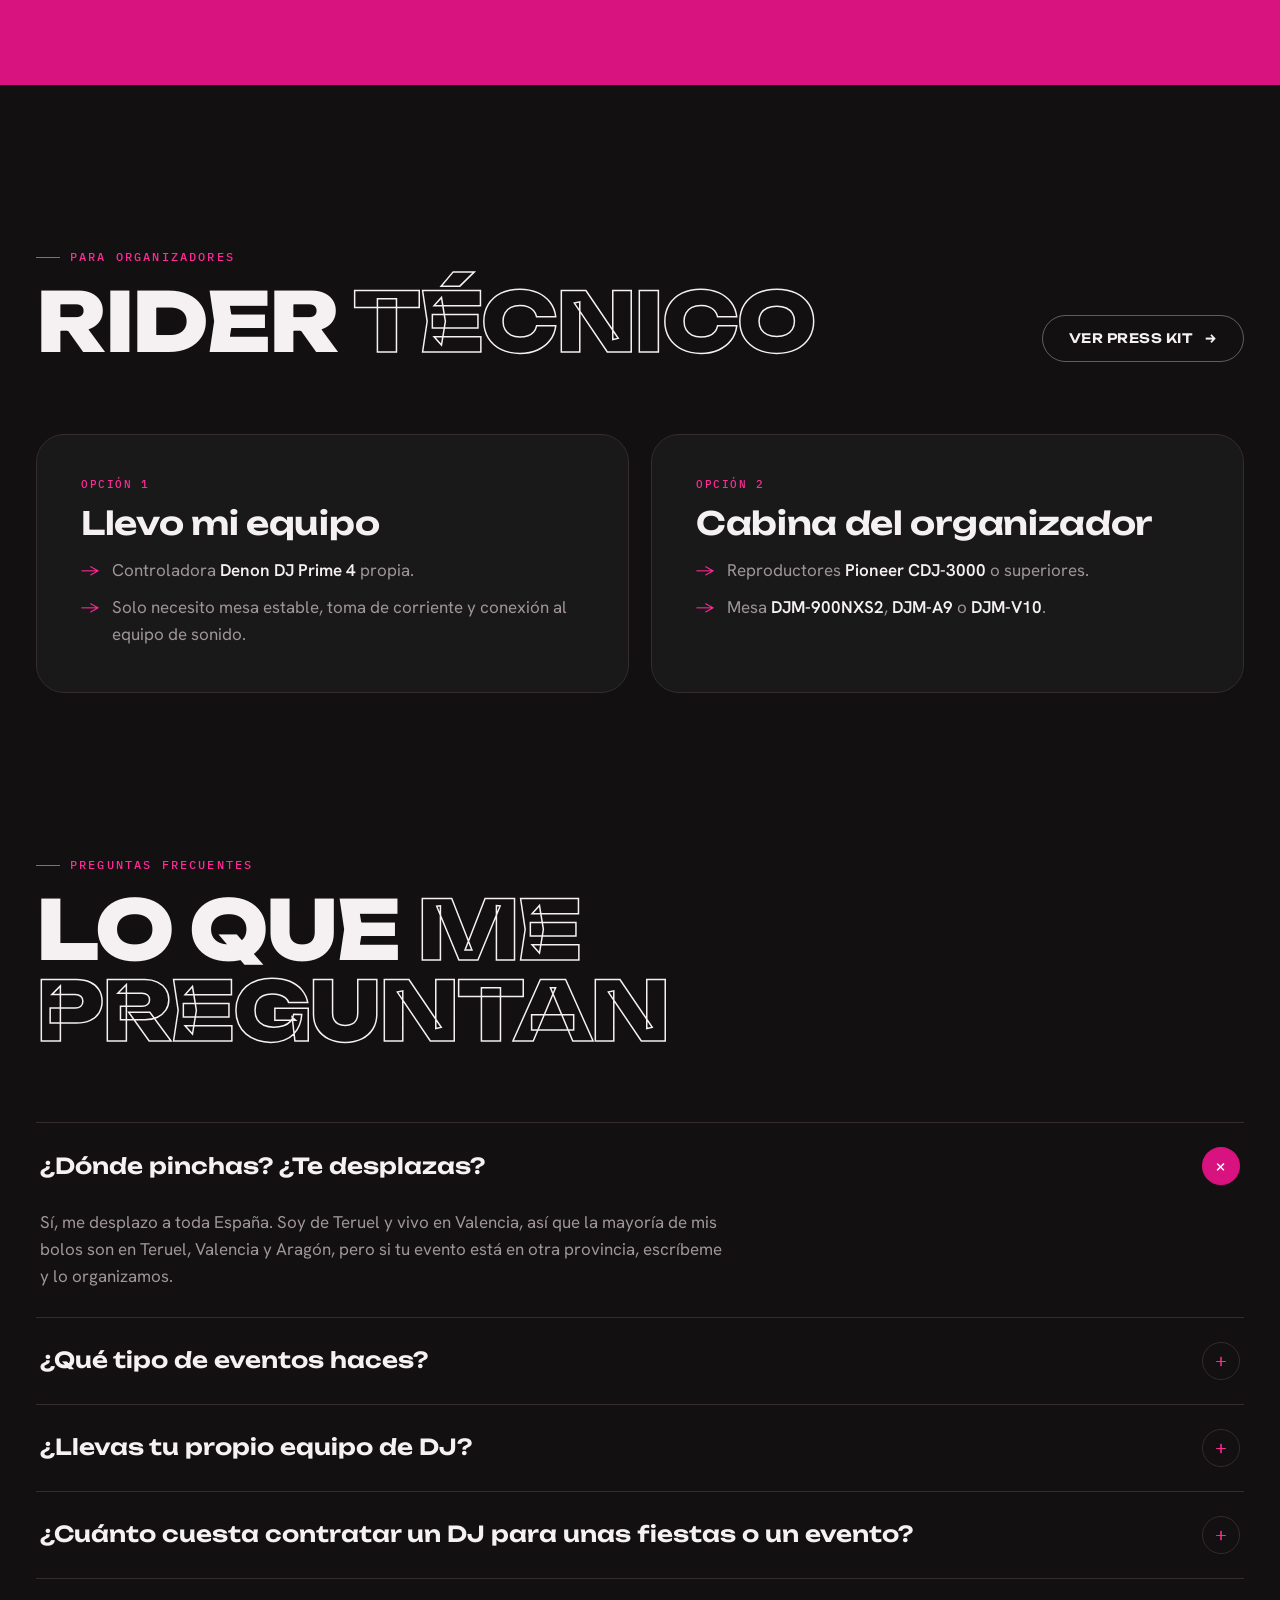
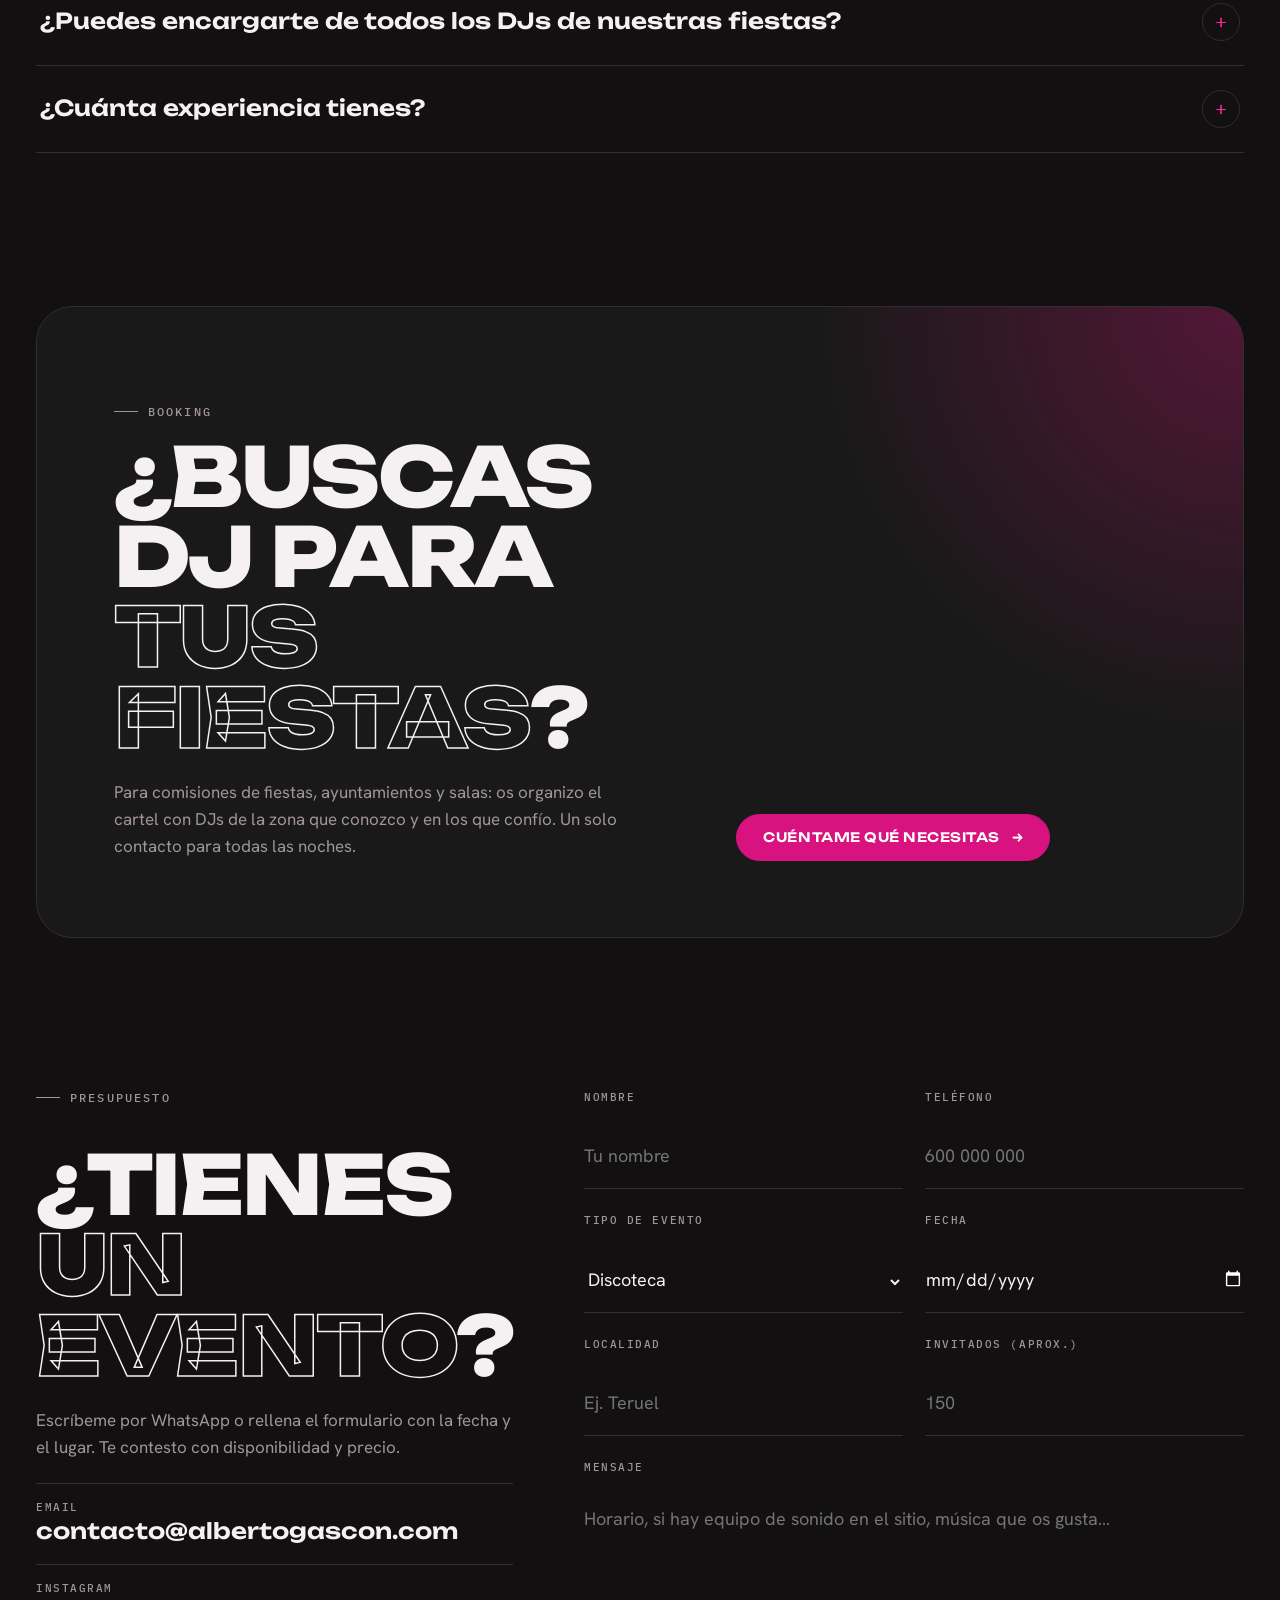
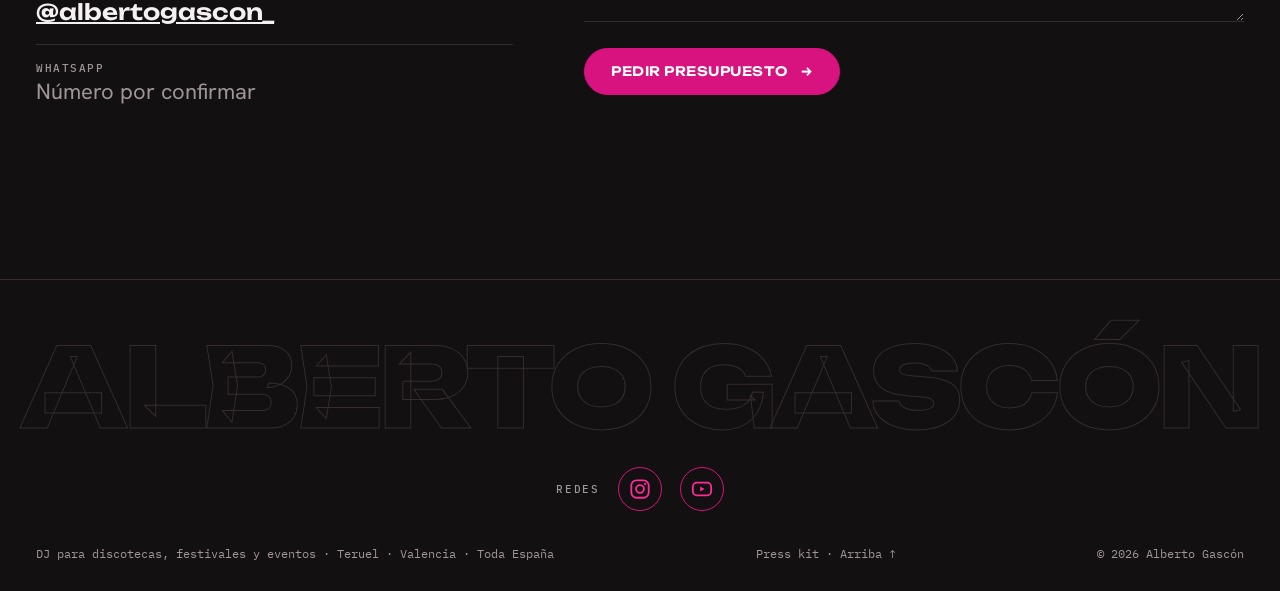
==== commit 0583fd8c: "Bodas: remixes a medida para los momentos clave Co-Authored-By: Claude Opus 5.5 <noreply@anthropic.c" ====
--- a/index.html
+++ b/index.html
@@ -523,7 +523,7 @@
       <article class="card" style="--i:1"><span class="n">02</span><h3>Festivales</h3><div><p>He pinchado en MotoGP en Motorland Alcañiz y en Cheste. Sé trabajar con producción, horarios cerrados y mucho público.</p><div class="tags"><span>Festivales</span><span>Grandes eventos</span><span>Producción</span></div></div></article>
       <article class="card" style="--i:2"><span class="n">03</span><h3>Fiestas patronales</h3><div><p>Verbenas, peñas y noches grandes de fiestas. Llevo años en las de la provincia de Teruel y sé lo que pide la plaza a cada hora.</p><div class="tags"><span>Verbenas</span><span>Peñas</span><span>Plaza</span></div></div></article>
       <article class="card" style="--i:3"><span class="n">04</span><h3>Eventos privados y corporativos</h3><div><p>Cenas y fiestas de empresa, aniversarios, inauguraciones y celebraciones privadas, con música adaptada a tu gente.</p><div class="tags"><span>Empresas</span><span>Cumpleaños</span><span>Inauguraciones</span></div></div></article>
-      <article class="card" style="--i:4"><span class="n">05</span><h3>Bodas</h3><div><p>Desde el cóctel hasta el último tema de la barra libre. Preparamos juntos la música de los momentos clave y yo leo la pista el resto de la noche.</p><div class="tags"><span>Cóctel</span><span>Primer baile</span><span>Barra libre</span></div></div></article>
+      <article class="card" style="--i:4"><span class="n">05</span><h3>Bodas</h3><div><p>Desde el cóctel hasta el último tema de la barra libre. Preparamos juntos la música de los momentos clave, con remixes hechos para vosotros (la entrada, el primer baile, la tarta…), y yo leo la pista el resto de la noche.</p><div class="tags"><span>Cóctel</span><span>Primer baile</span><span>Remixes a medida</span><span>Barra libre</span></div></div></article>
     </div>
   </div>
 </section>
@@ -601,7 +601,7 @@
       <a class="btn ghost" href="https://www.youtube.com/@albertogascondj" target="_blank" rel="noopener">Canal de YouTube <span class="arr">→</span></a>
     </div>
     <article class="session reveal">
-      <iframe class="yt-frame" src="https://www.youtube-nocookie.com/embed/7f0NIY4une8?rel=0&amp;playsinline=1" title="Sesión de Alberto Gascón y Alex Giménez en Jardines de Tabarca" loading="lazy" referrerpolicy="strict-origin-when-cross-origin" allow="accelerometer; autoplay; clipboard-write; encrypted-media; gyroscope; picture-in-picture; web-share" allowfullscreen></iframe>
+      <iframe class="yt-frame" src="https://www.youtube-nocookie.com/embed/7f0NIY4une8?rel=0&amp;playsinline=1&amp;vq=hd1080&amp;enablejsapi=1&amp;origin=https://albertogascon.com" title="Sesión de Alberto Gascón y Alex Giménez en Jardines de Tabarca" loading="lazy" referrerpolicy="strict-origin-when-cross-origin" allow="accelerometer; autoplay; clipboard-write; encrypted-media; gyroscope; picture-in-picture; web-share" allowfullscreen></iframe>
       <div class="session-meta">
         <h3>Jardines de Tabarca</h3>
         <p>Con Alex Giménez · 1 hora</p>
@@ -774,6 +774,25 @@
     document.querySelectorAll('[data-count]').forEach(function (el) { io.observe(el); });
   }
 
+  // Sesiones: el vídeo se silencia al salir de la pantalla y recupera el sonido al volver
+  document.querySelectorAll('.session iframe').forEach(function (f) {
+    var muted = false, byUs = false;
+    function send(func, args) { f.contentWindow && f.contentWindow.postMessage(JSON.stringify({ event: 'command', func: func, args: args || [] }), '*'); }
+    f.addEventListener('load', function () {
+      f.contentWindow.postMessage(JSON.stringify({ event: 'listening', id: 'sesion' }), '*');
+      send('setPlaybackQuality', ['hd1080']);
+    });
+    window.addEventListener('message', function (e) {
+      if (e.source !== f.contentWindow) return;
+      try { var d = JSON.parse(e.data); } catch (_) { return; }
+      if (d.info && typeof d.info.muted === 'boolean') muted = d.info.muted;
+    });
+    new IntersectionObserver(function (es) {
+      if (!es[0].isIntersecting) { if (!muted) { send('mute'); byUs = true; } }
+      else if (byUs) { send('unMute'); byUs = false; }
+    }).observe(f);
+  });
+
   // Galería con visor
   var lb = document.getElementById('lightbox'), lbImg = lb.querySelector('img'),
       shots = Array.prototype.slice.call(document.querySelectorAll('.gallery button.g-item')), cur = 0;
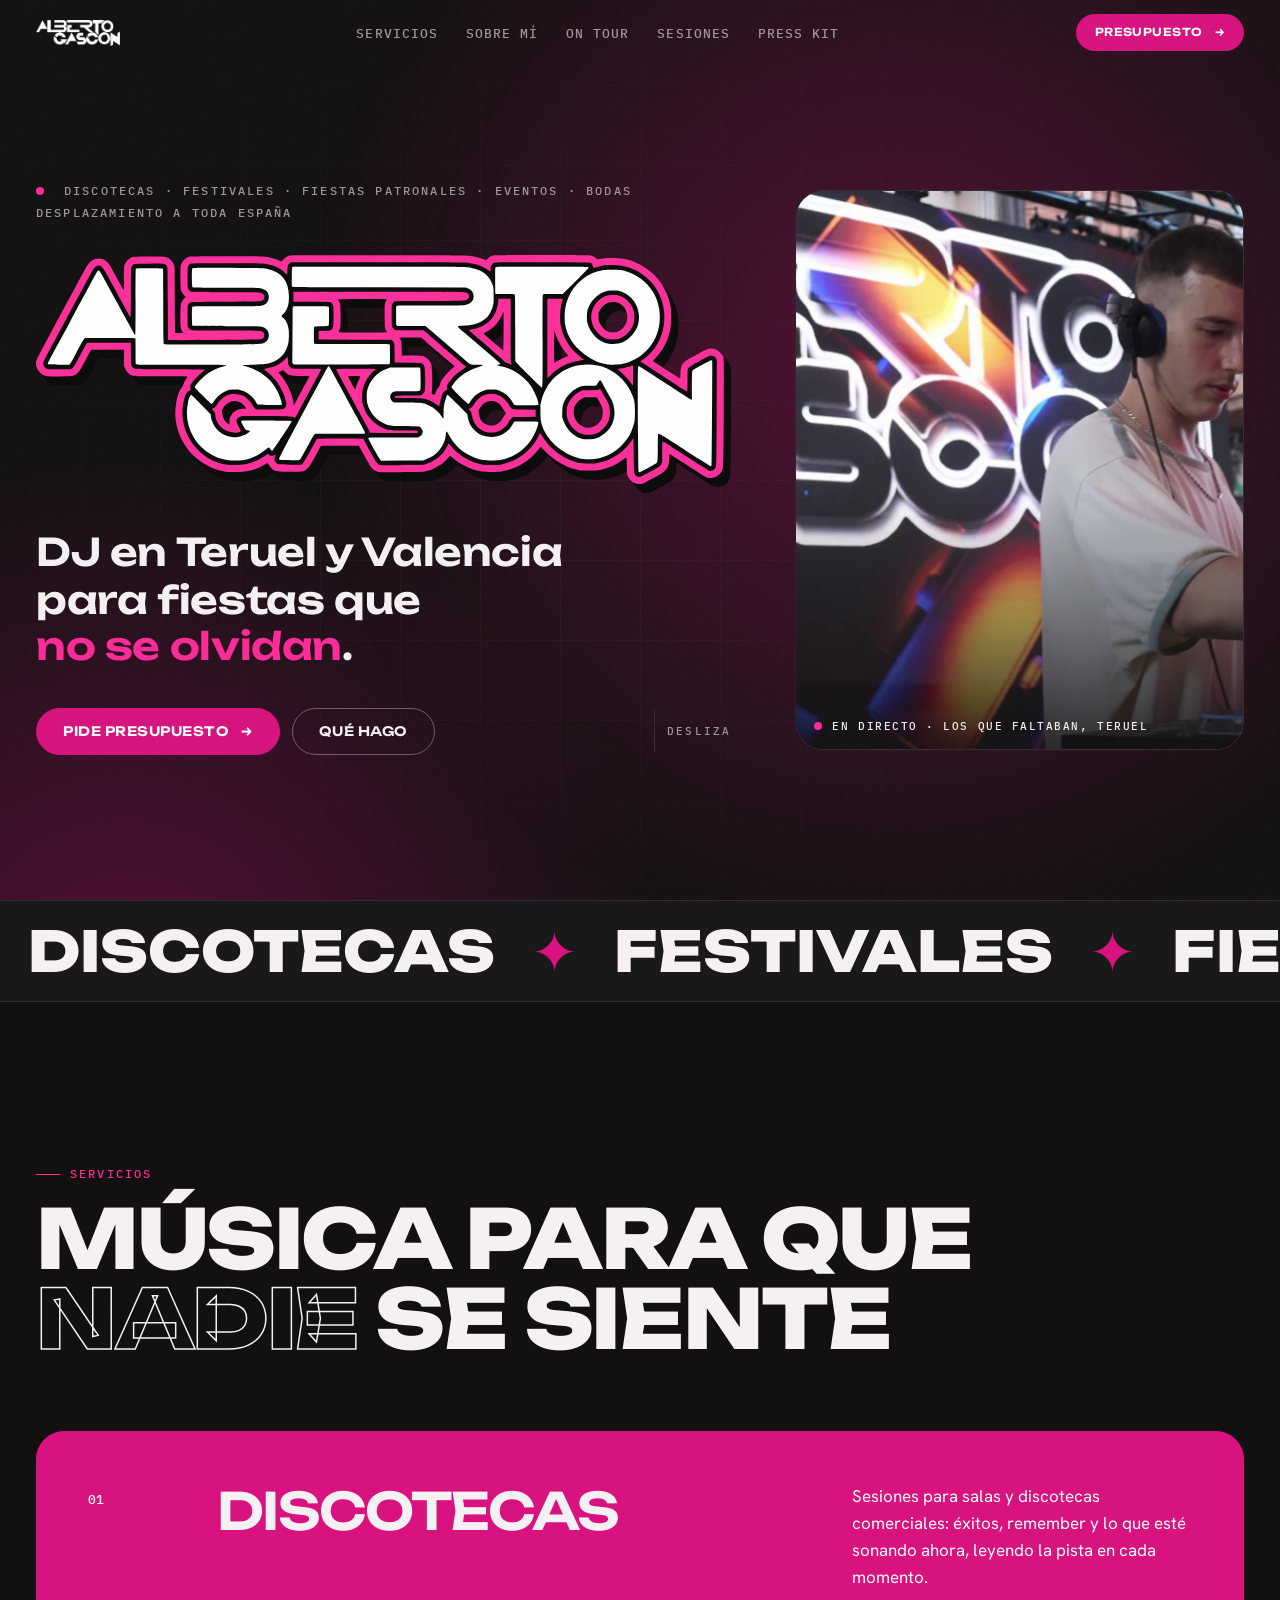
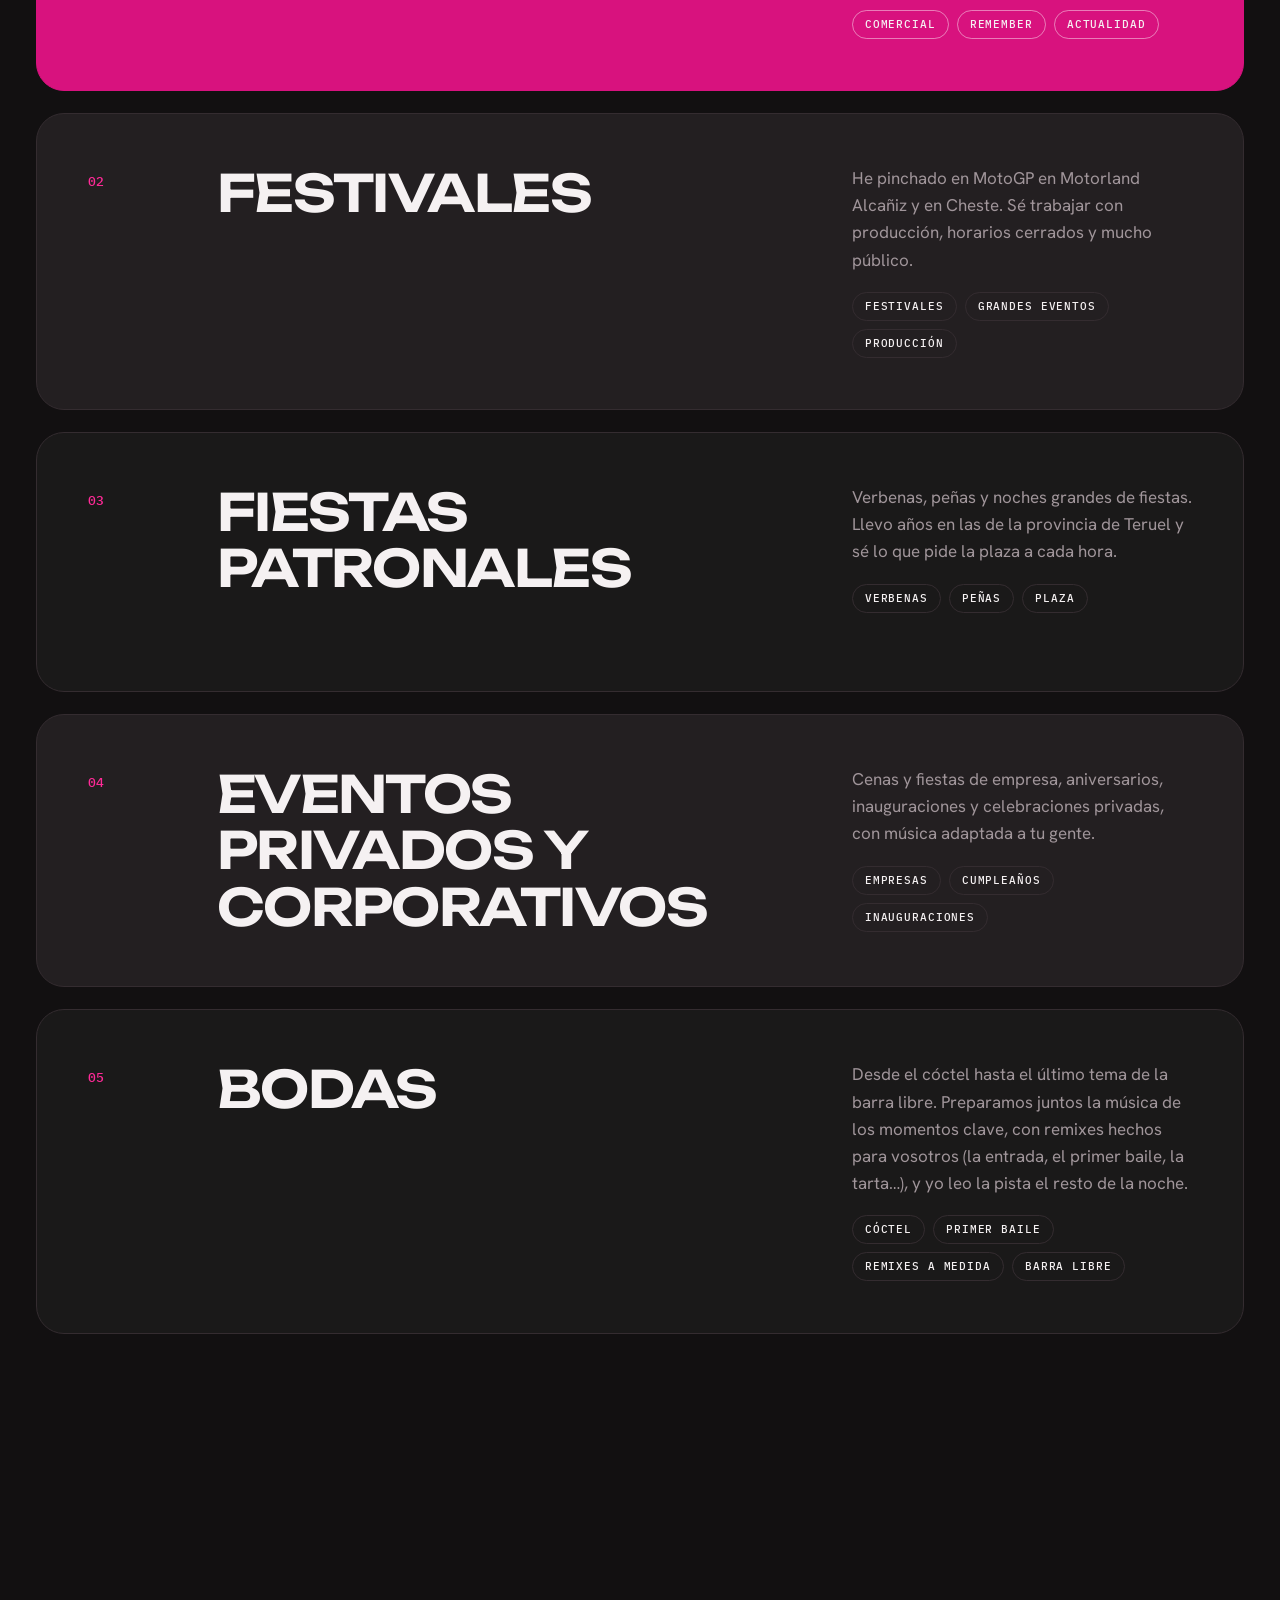
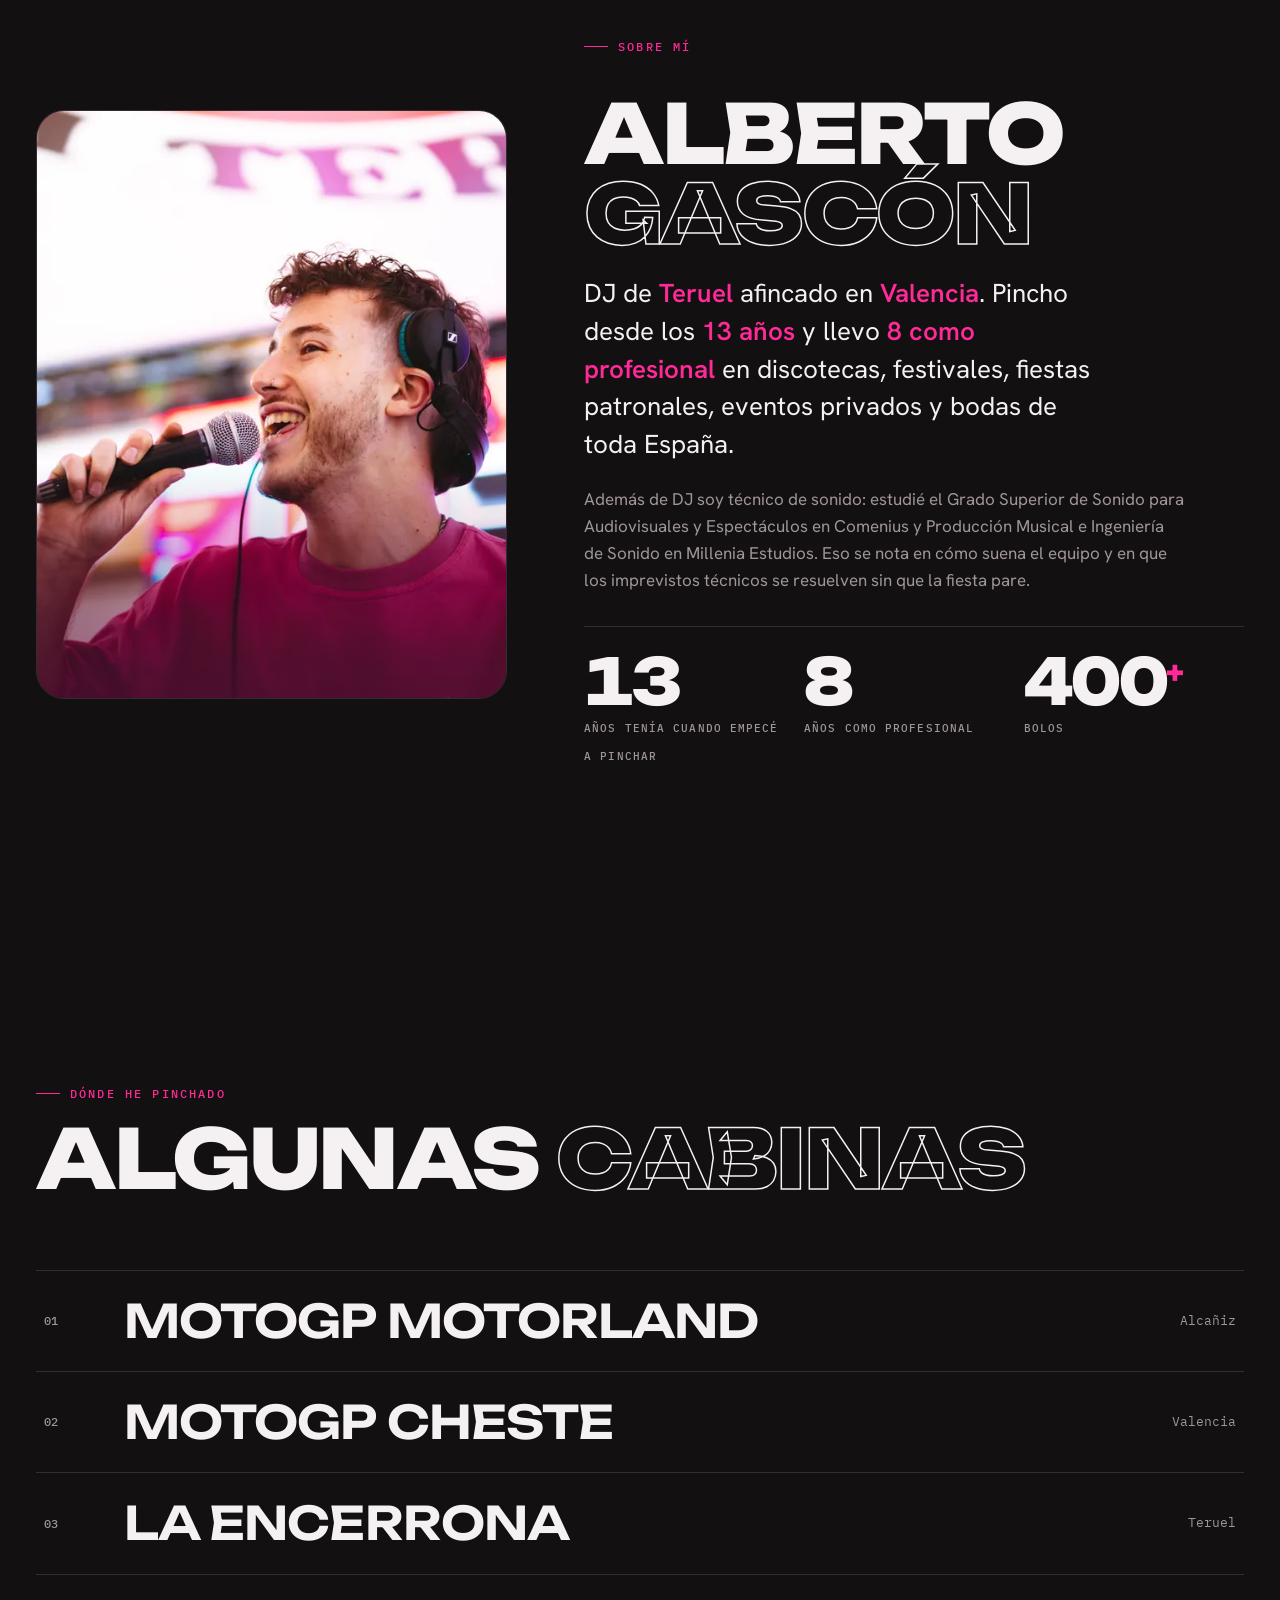
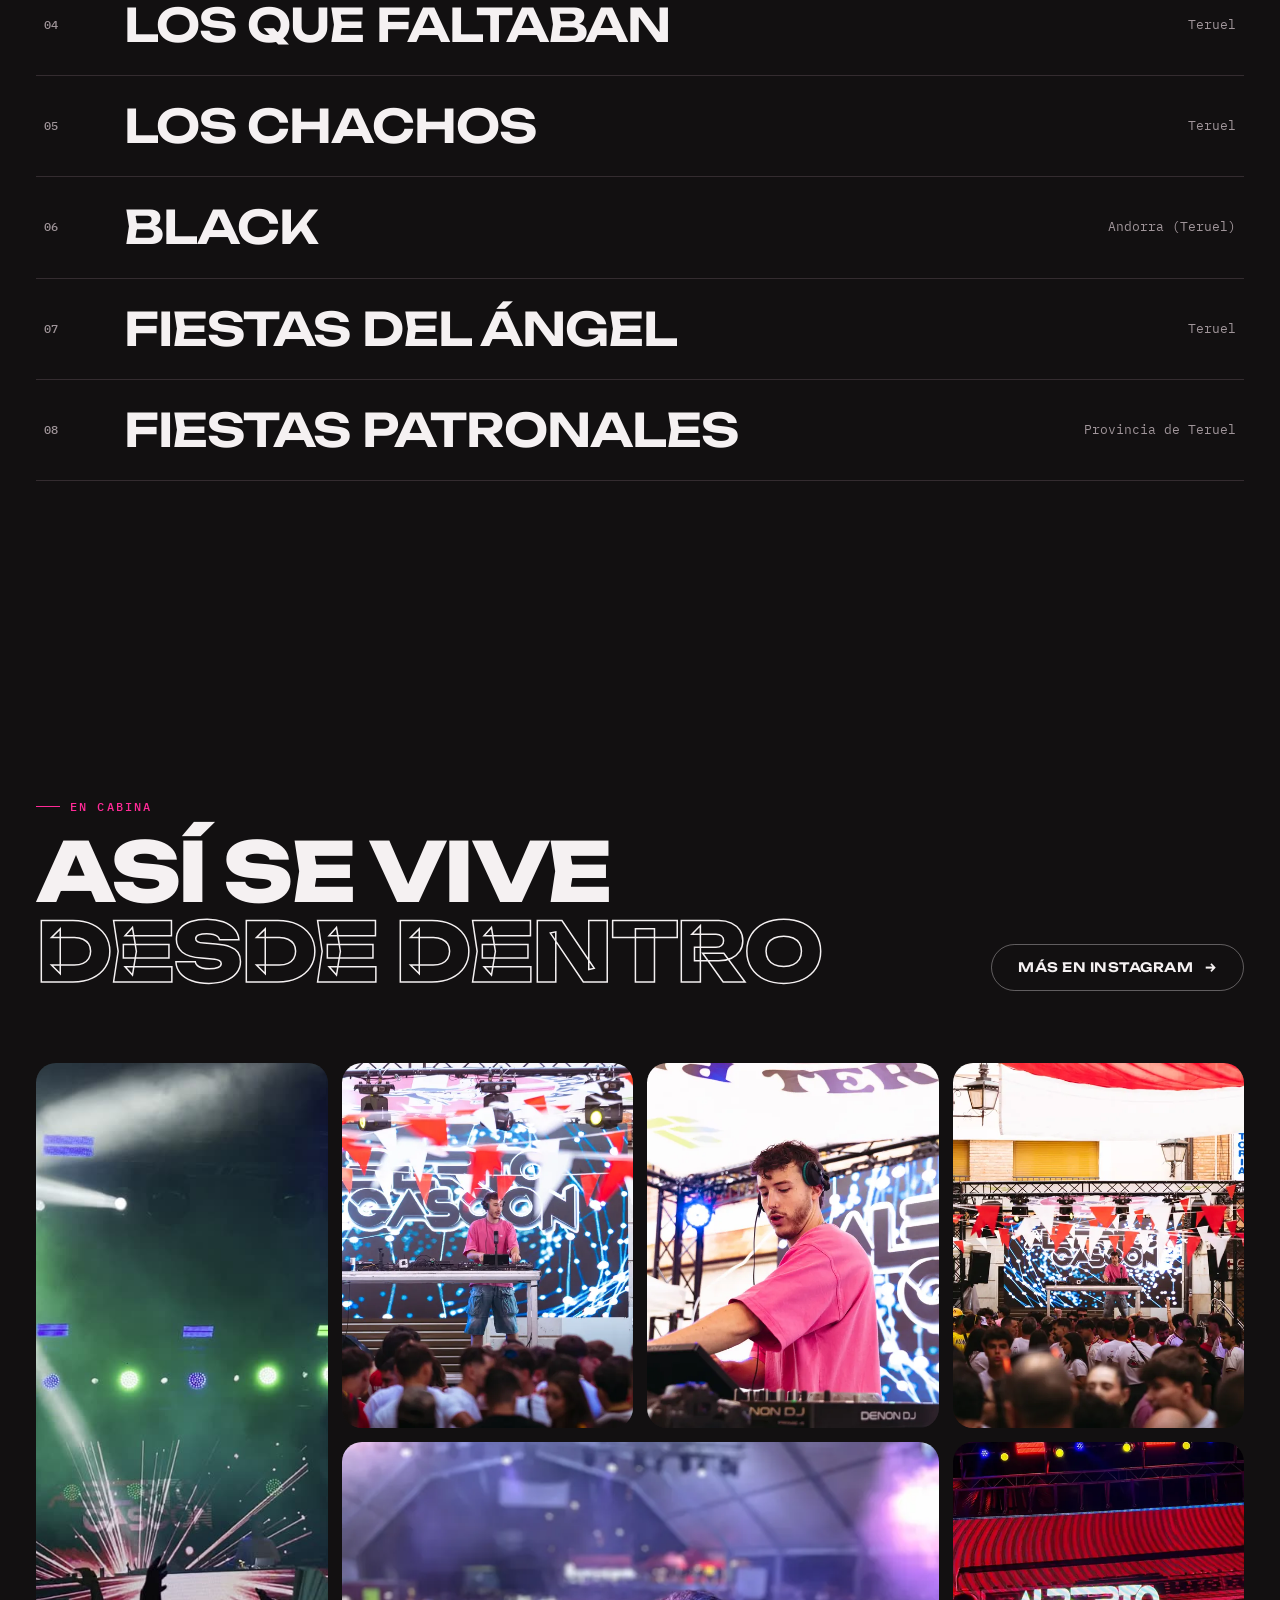
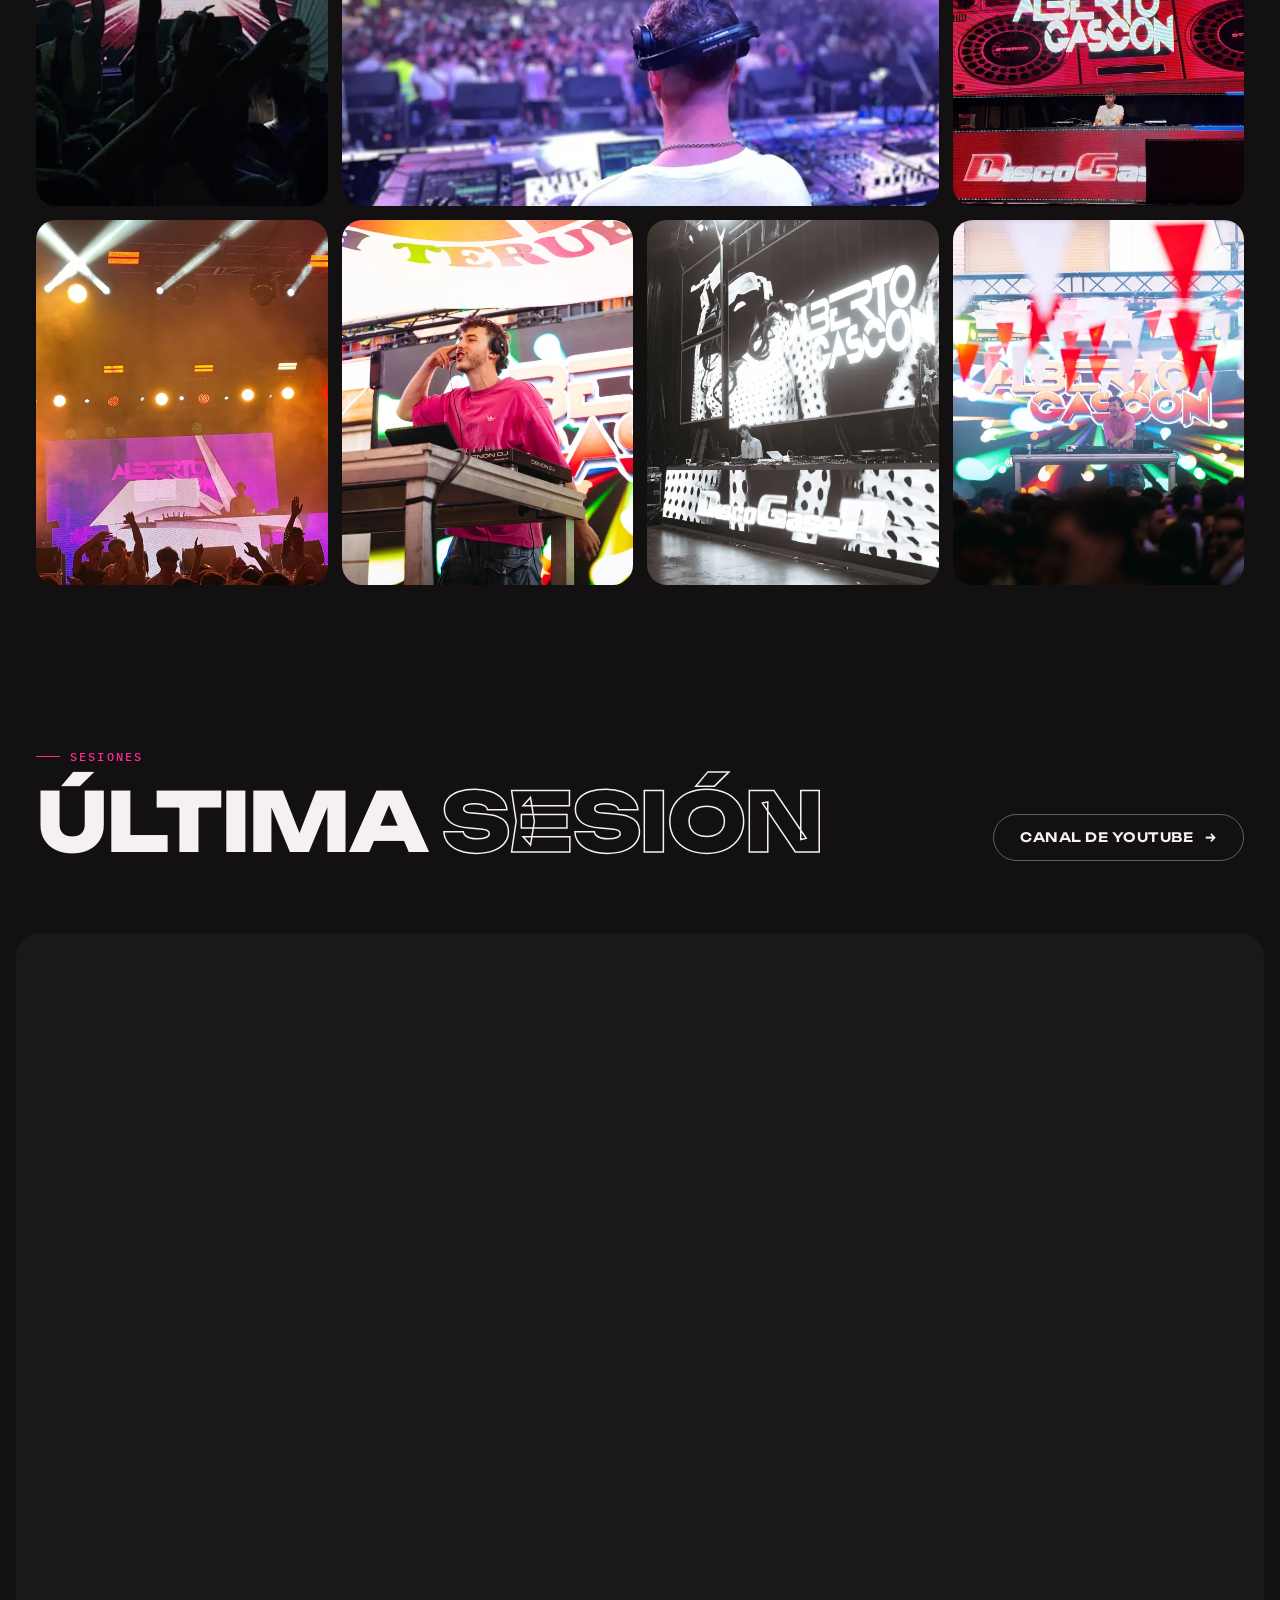
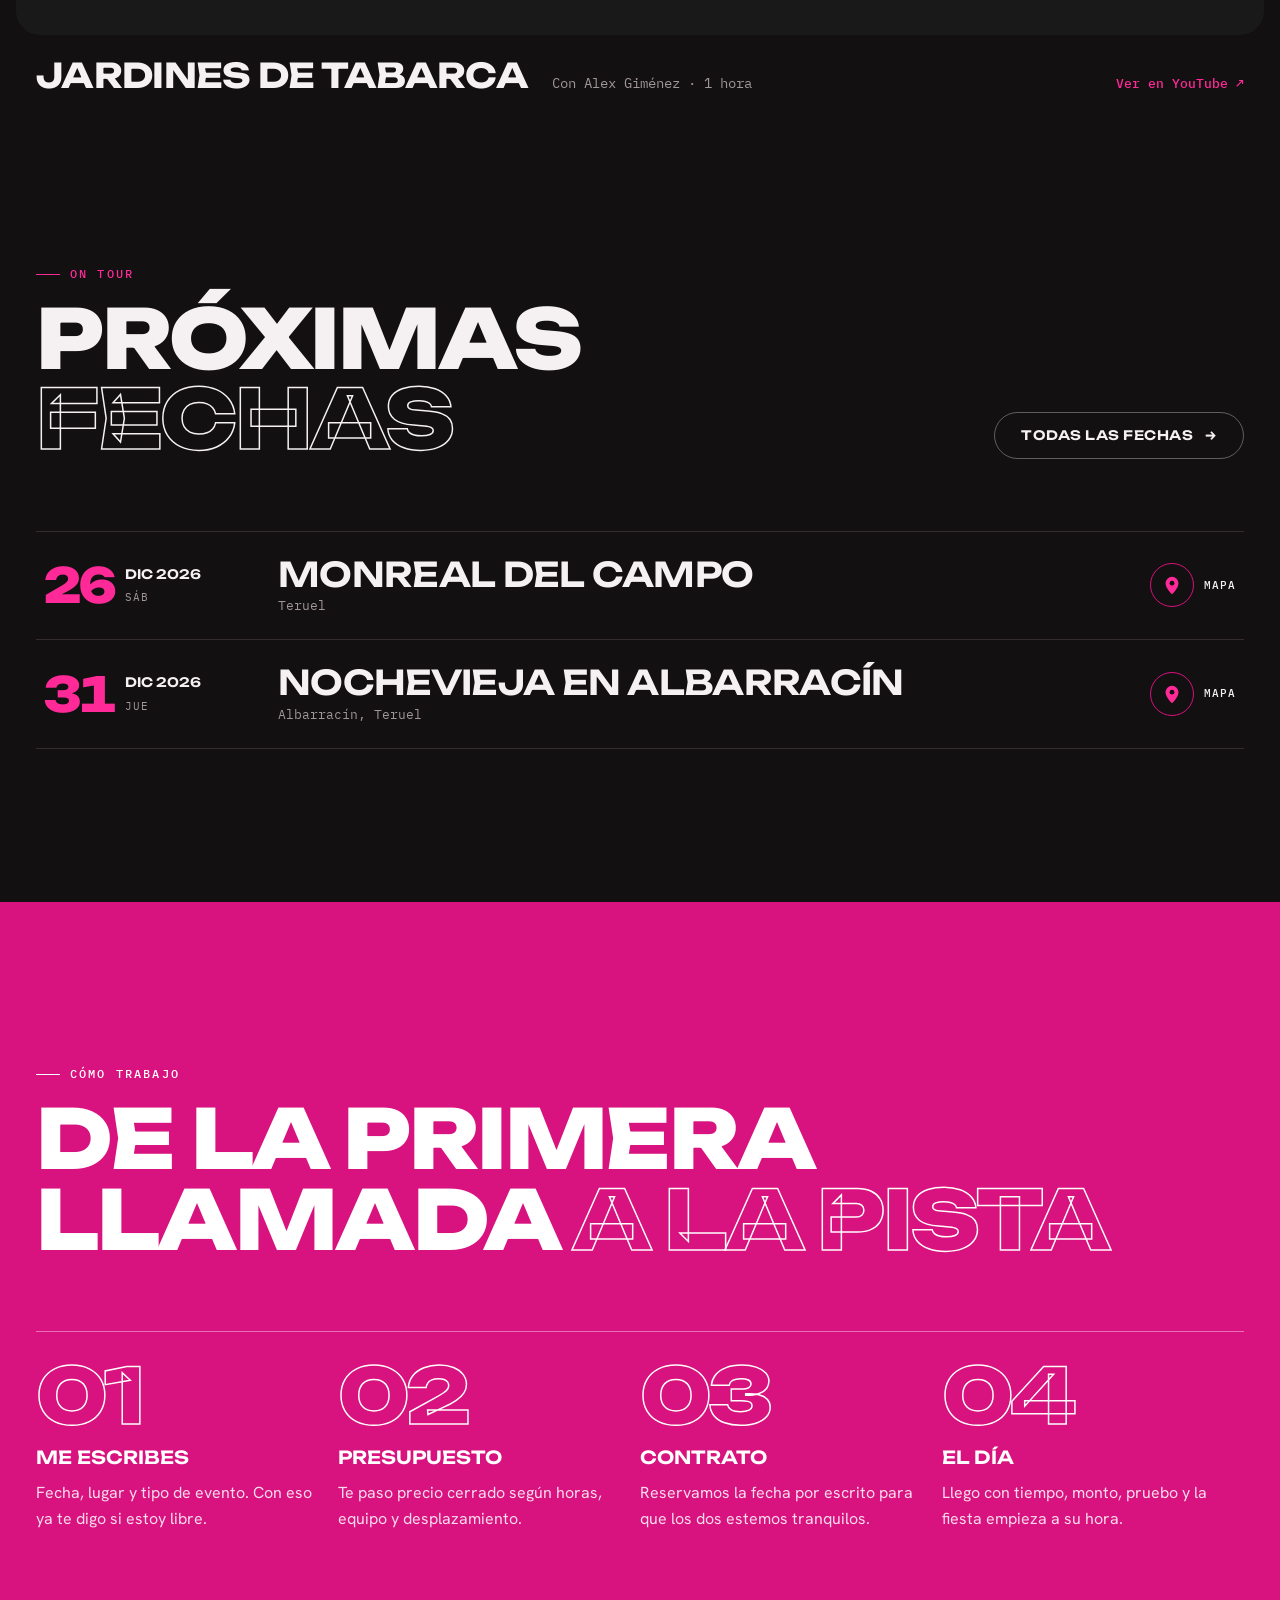
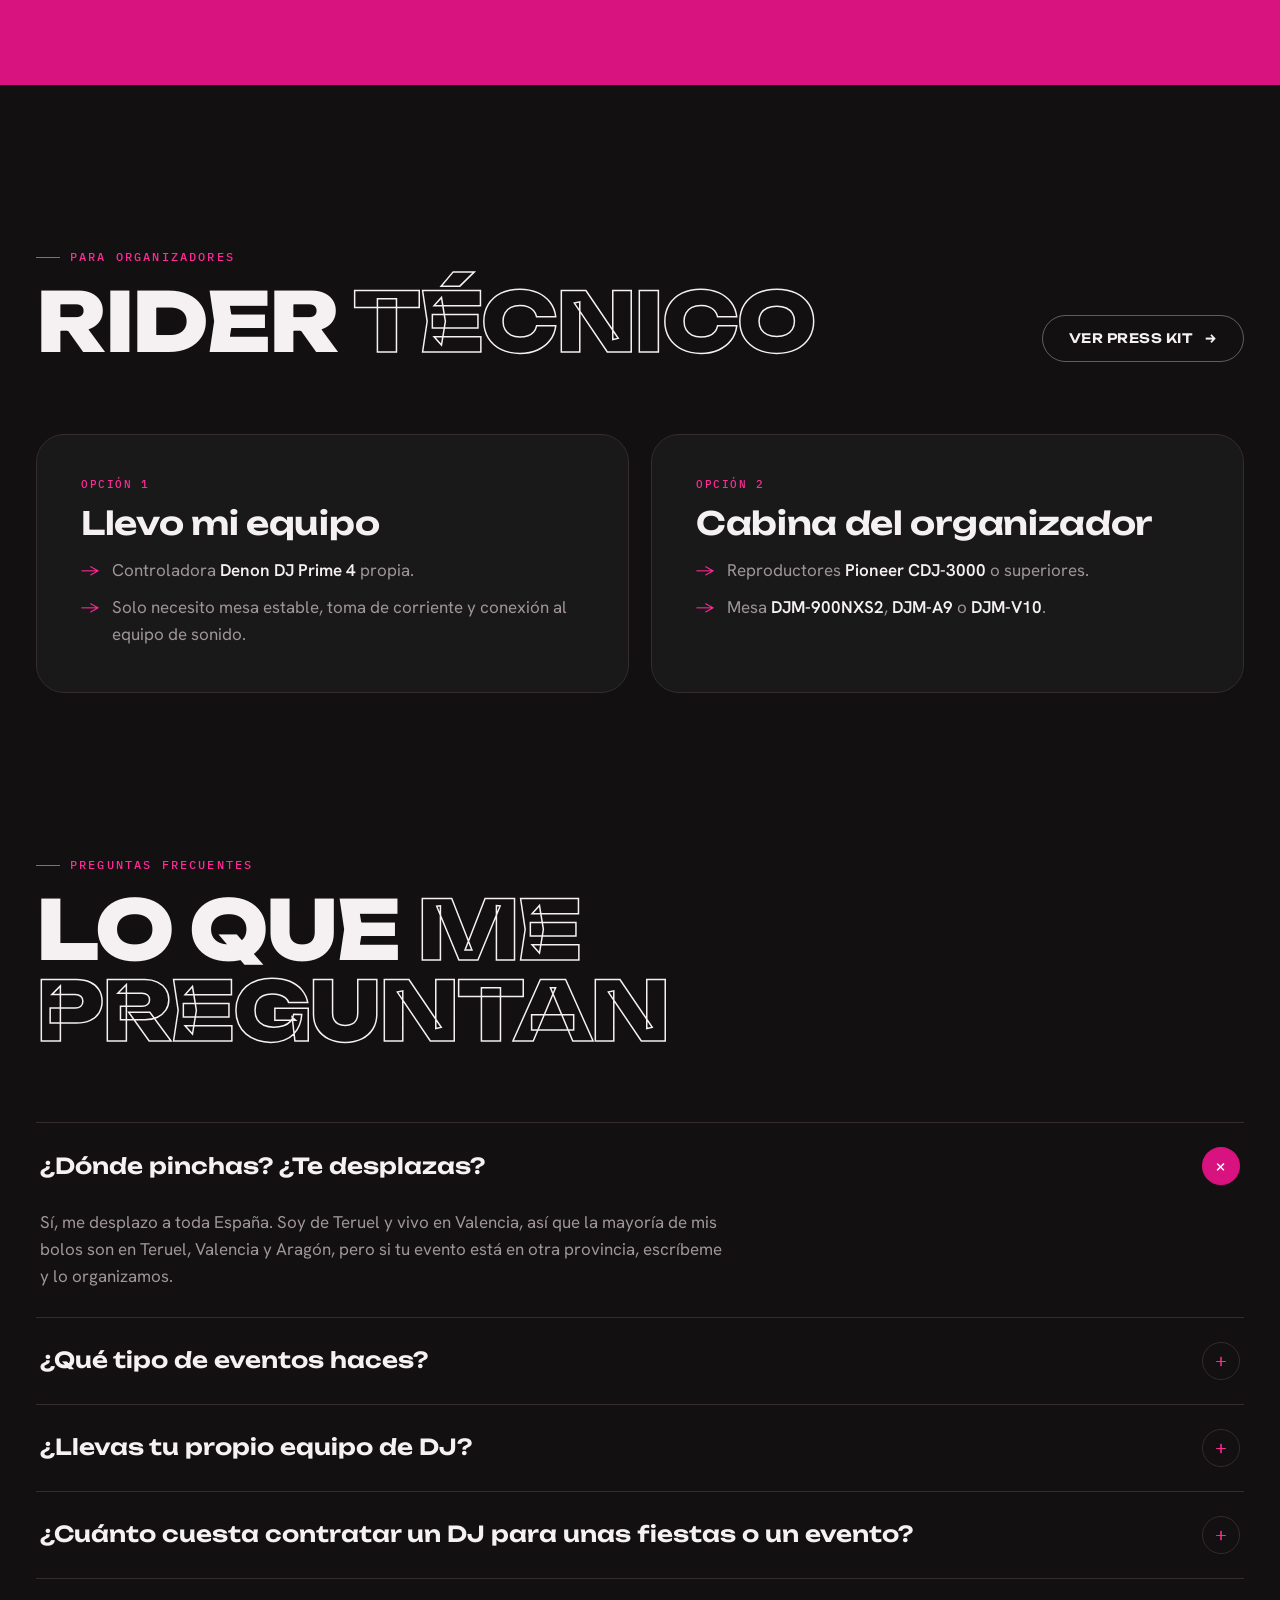
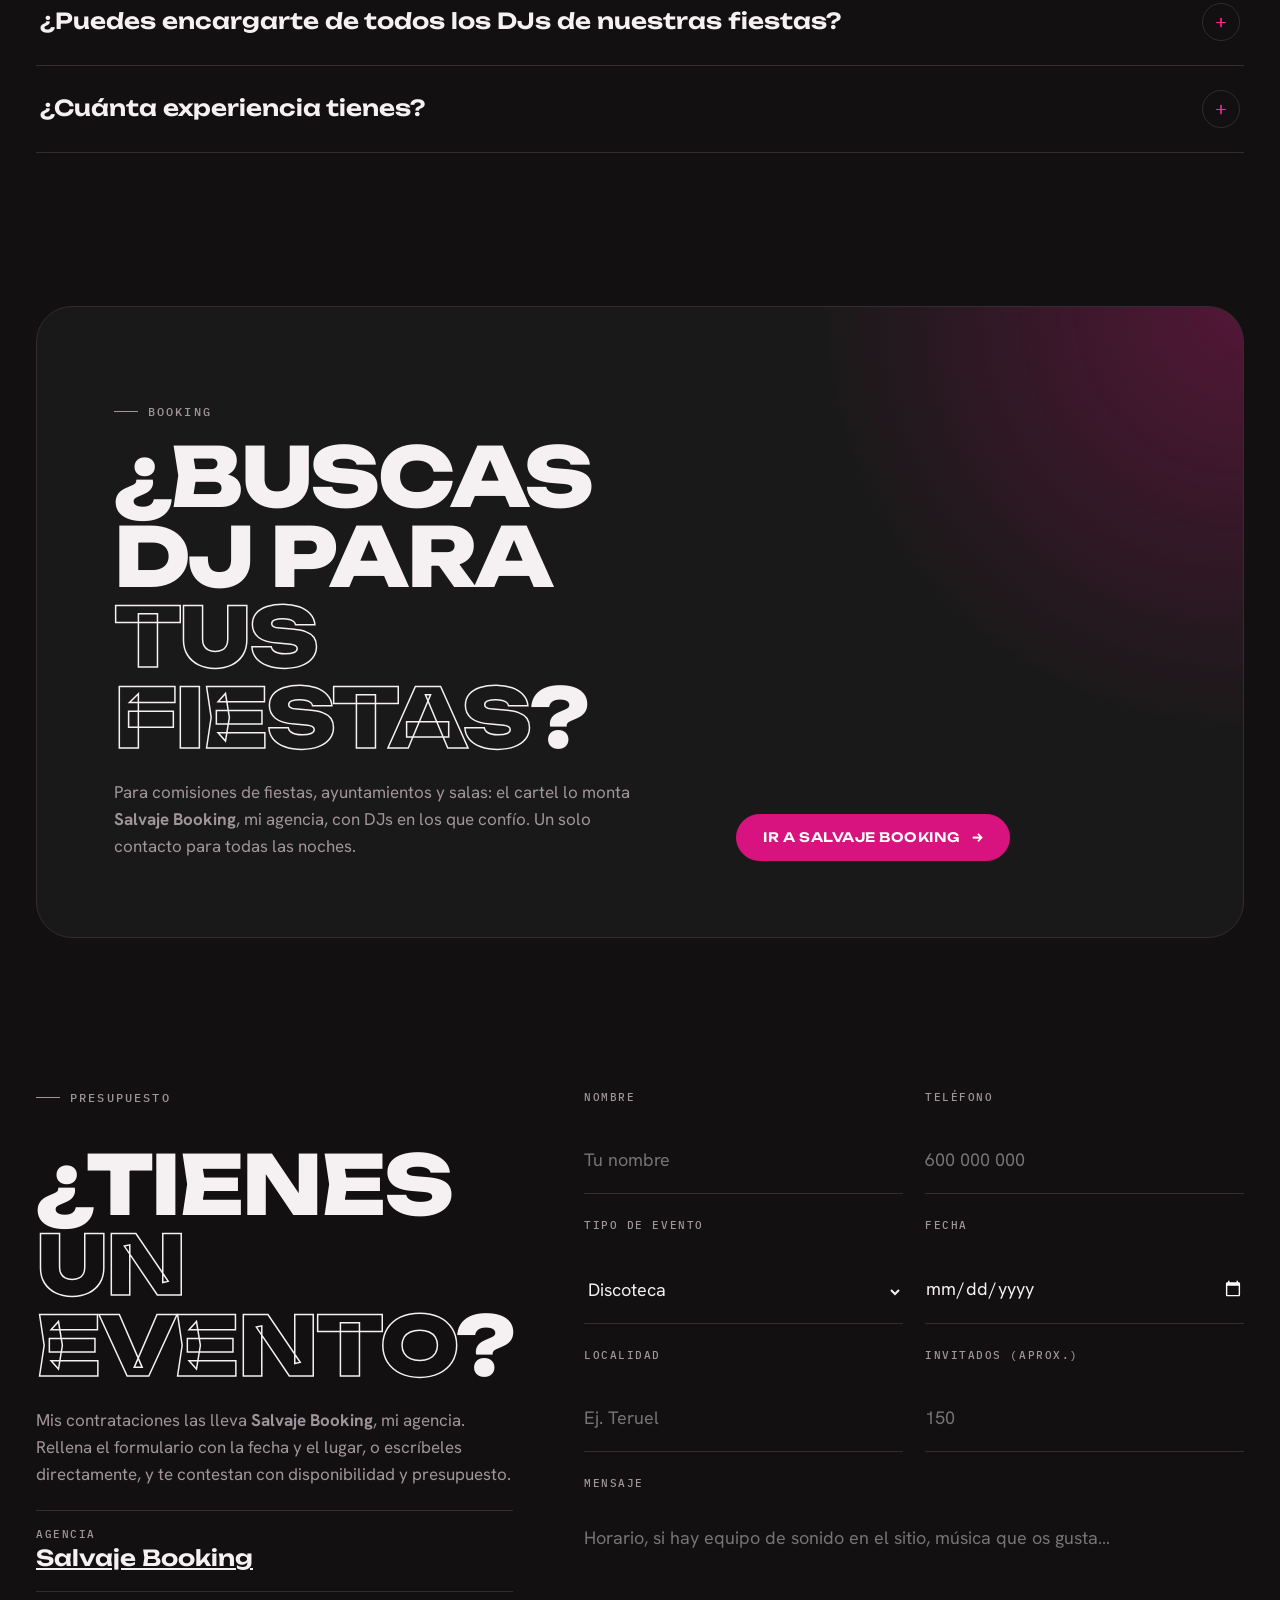
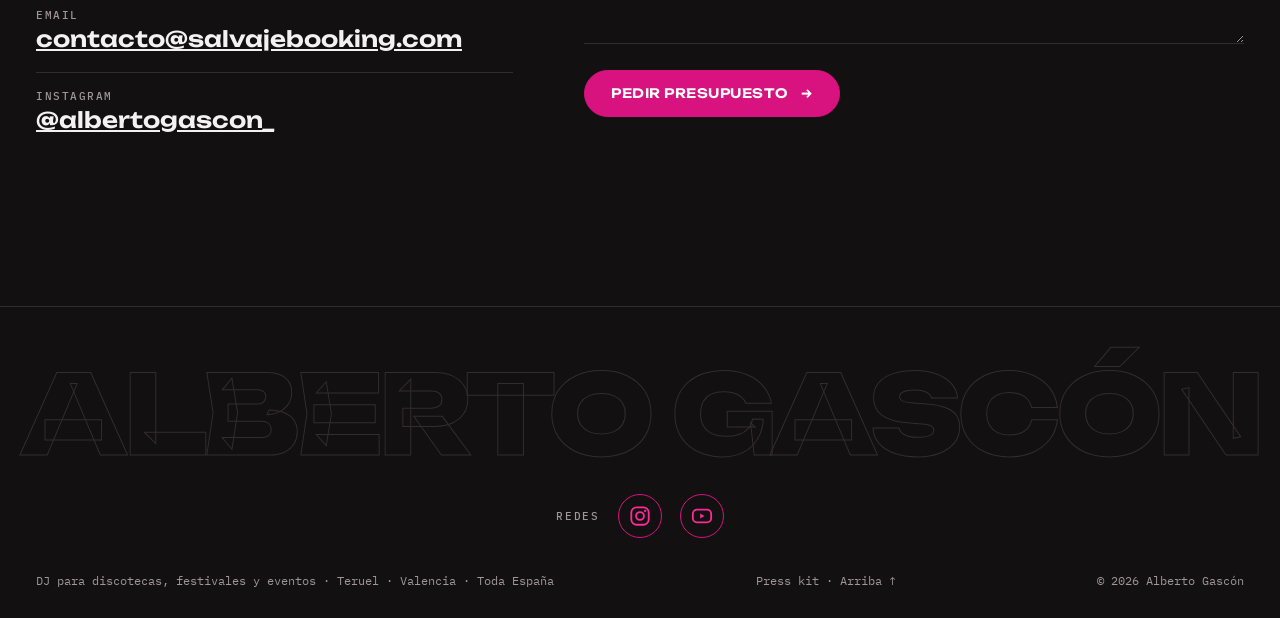
==== commit 8bbf3259: "Contacto: las contrataciones pasan por Salvaje Booking El formulario abre un correo a contacto@salva" ====
--- a/index.html
+++ b/index.html
@@ -64,7 +64,7 @@
    "description": "DJ de Teruel con base en Valencia, pinchando desde los 13 años y profesional desde hace 8, para discotecas, festivales, fiestas patronales, eventos privados y corporativos y bodas.",
    "url": "https://albertogascon.com/",
    "image": "https://albertogascon.com/assets/img/og.jpg",
-   "email": "contacto@albertogascon.com",
+   "email": "contacto@salvajebooking.com",
    "sameAs": [
     "https://www.instagram.com/albertogascon_/",
     "https://www.youtube.com/@albertogascondj"
@@ -101,7 +101,7 @@
    "url": "https://albertogascon.com/",
    "image": "https://albertogascon.com/assets/img/og.jpg",
    "logo": "https://albertogascon.com/assets/img/icons/icon-512.png",
-   "email": "contacto@albertogascon.com",
+   "email": "contacto@salvajebooking.com",
    "sameAs": [
     "https://www.instagram.com/albertogascon_/",
     "https://www.youtube.com/@albertogascondj"
@@ -668,9 +668,9 @@
       <div>
         <p class="eyebrow">Booking</p>
         <h2>¿Buscas DJ para <span class="out">tus fiestas</span>?</h2>
-        <p>Para comisiones de fiestas, ayuntamientos y salas: os organizo el cartel con DJs de la zona que conozco y en los que confío. Un solo contacto para todas las noches.</p>
+        <p>Para comisiones de fiestas, ayuntamientos y salas: el cartel lo monta <b>Salvaje Booking</b>, mi agencia, con DJs en los que confío. Un solo contacto para todas las noches.</p>
       </div>
-      <div><a class="btn" href="#presupuesto">Cuéntame qué necesitas <span class="arr">→</span></a></div>
+      <div><a class="btn" href="https://www.salvajebooking.com" target="_blank" rel="noopener">Ir a Salvaje Booking <span class="arr">→</span></a></div>
     </div>
   </div>
 </section>
@@ -680,11 +680,11 @@
     <div class="contact-info reveal">
       <p class="eyebrow">Presupuesto</p>
       <h2>¿Tienes <span class="out">un evento</span>?</h2>
-      <p>Escríbeme por WhatsApp o rellena el formulario con la fecha y el lugar. Te contesto con disponibilidad y precio.</p>
+      <p>Mis contrataciones las lleva <b>Salvaje Booking</b>, mi agencia. Rellena el formulario con la fecha y el lugar, o escríbeles directamente, y te contestan con disponibilidad y presupuesto.</p>
       <div>
-        <div class="channel"><span>Email</span><b>contacto@albertogascon.com</b></div>
+        <div class="channel"><span>Agencia</span><b><a href="https://www.salvajebooking.com/artistas/alberto-gascon" target="_blank" rel="noopener">Salvaje Booking</a></b></div>
+        <div class="channel"><span>Email</span><b><a href="mailto:contacto@salvajebooking.com">contacto@salvajebooking.com</a></b></div>
         <div class="channel"><span>Instagram</span><b><a href="https://www.instagram.com/albertogascon_/" target="_blank" rel="noopener">@albertogascon_</a></b></div>
-        <div class="channel"><span>WhatsApp</span><b class="ph">Número por confirmar</b></div>
       </div>
     </div>
     <form id="bookform" class="reveal" novalidate>
@@ -698,7 +698,7 @@
       <div class="field"><label for="f-guests">Invitados (aprox.)</label><input id="f-guests" name="guests" inputmode="numeric" placeholder="150"></div>
       <div class="field full"><label for="f-msg">Mensaje</label><textarea id="f-msg" name="msg" placeholder="Horario, si hay equipo de sonido en el sitio, música que os gusta…"></textarea></div>
       <div><button class="btn" type="submit">Pedir presupuesto <span class="arr">→</span></button></div>
-      <p class="sent" id="sent" hidden>De momento el formulario no envía nada. Escríbeme a contacto@albertogascon.com mientras lo conectamos.</p>
+      <p class="sent" id="sent" hidden>Se ha abierto tu correo con la petición ya escrita para Salvaje Booking. Solo tienes que enviarla. Si no se abre, escribe a contacto@salvajebooking.com.</p>
     </form>
   </div>
 </section>
@@ -811,8 +811,13 @@
     if (e.key === 'ArrowRight') show(cur + 1);
   });
 
+  // El formulario abre el correo del visitante con la petición escrita para Salvaje Booking
   document.getElementById('bookform').addEventListener('submit', function (e) {
     e.preventDefault();
+    var f = e.target, campos = [['Nombre', 'name'], ['Teléfono', 'tel'], ['Tipo de evento', 'type'], ['Fecha', 'date'], ['Localidad', 'venue'], ['Invitados', 'guests'], ['Mensaje', 'msg']];
+    var cuerpo = 'Artista: Alberto Gascón\n' + campos.map(function (c) { return c[0] + ': ' + (f.elements[c[1]].value || '-'); }).join('\n');
+    var asunto = 'Petición de presupuesto · Alberto Gascón · ' + (f.elements.type.value || 'evento') + ' · ' + (f.elements.date.value || '');
+    location.href = 'mailto:contacto@salvajebooking.com?subject=' + encodeURIComponent(asunto) + '&body=' + encodeURIComponent(cuerpo);
     document.getElementById('sent').hidden = false;
   });
 })();
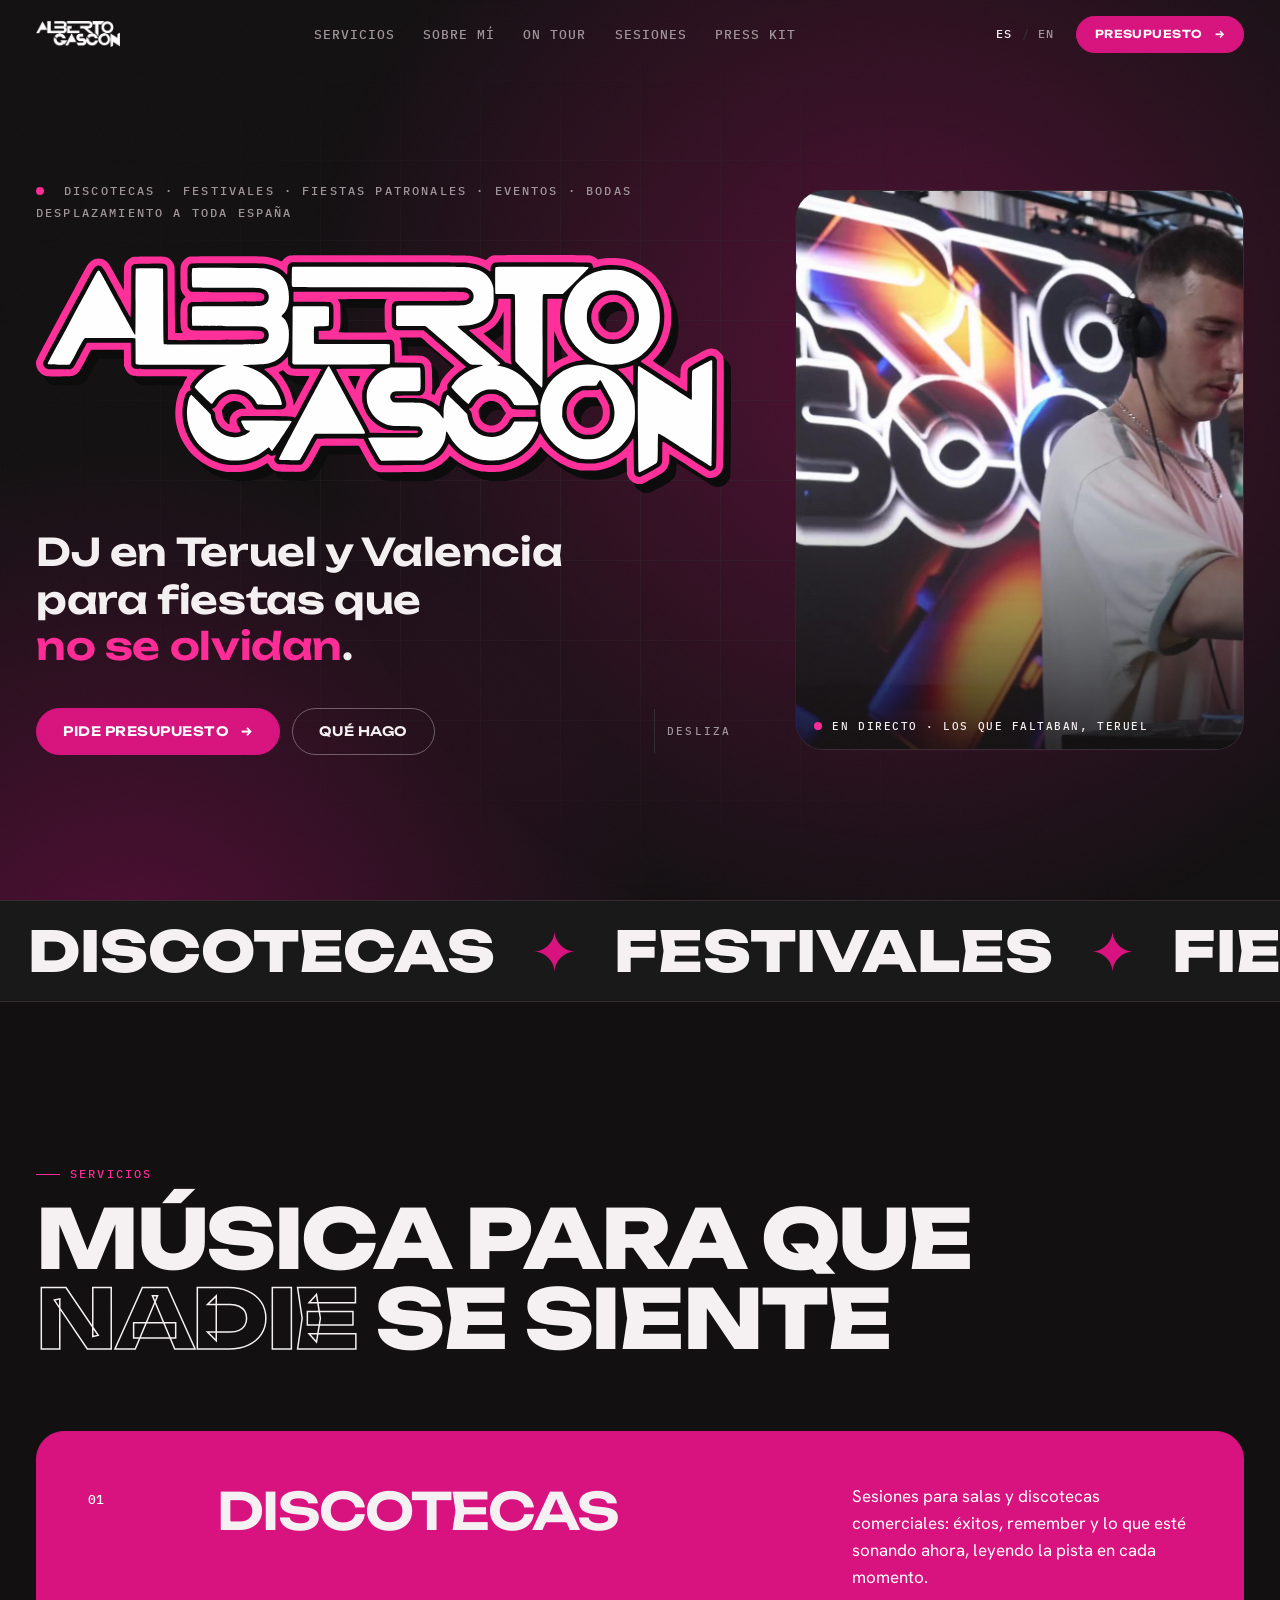
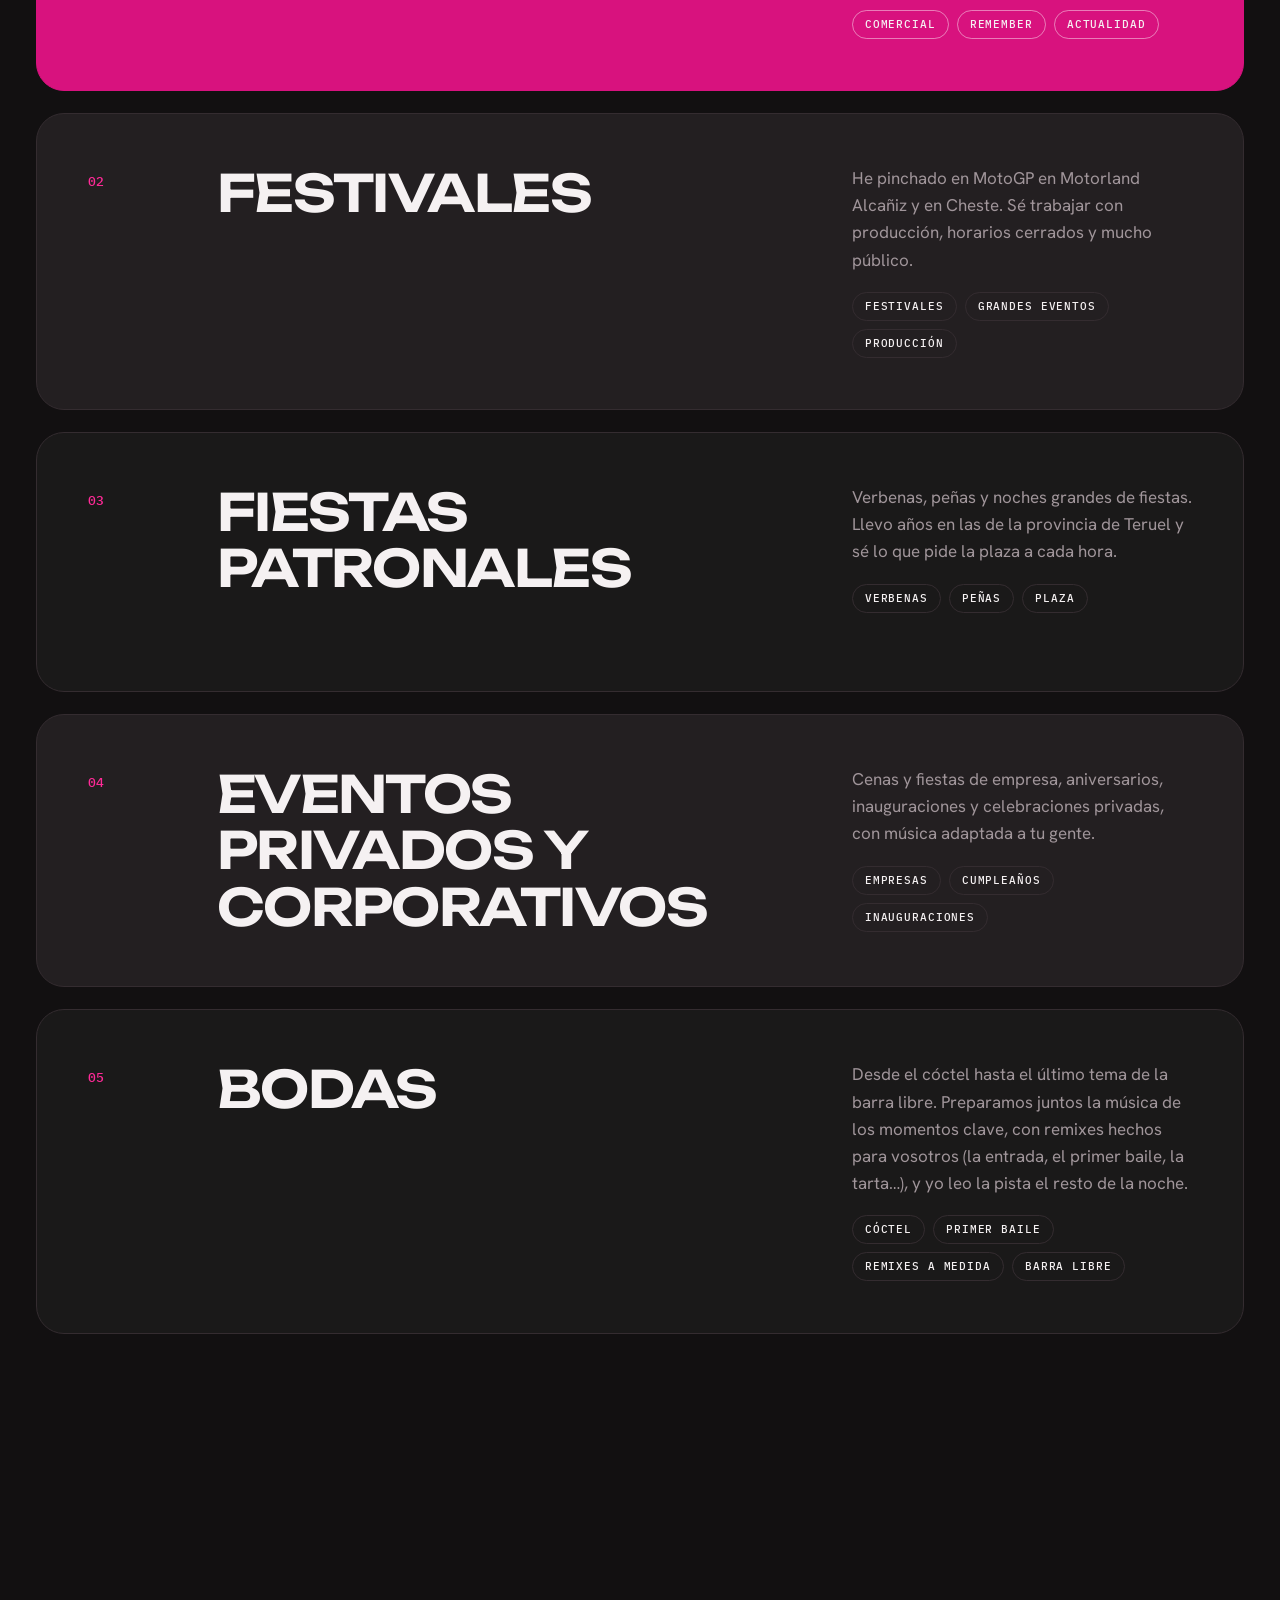
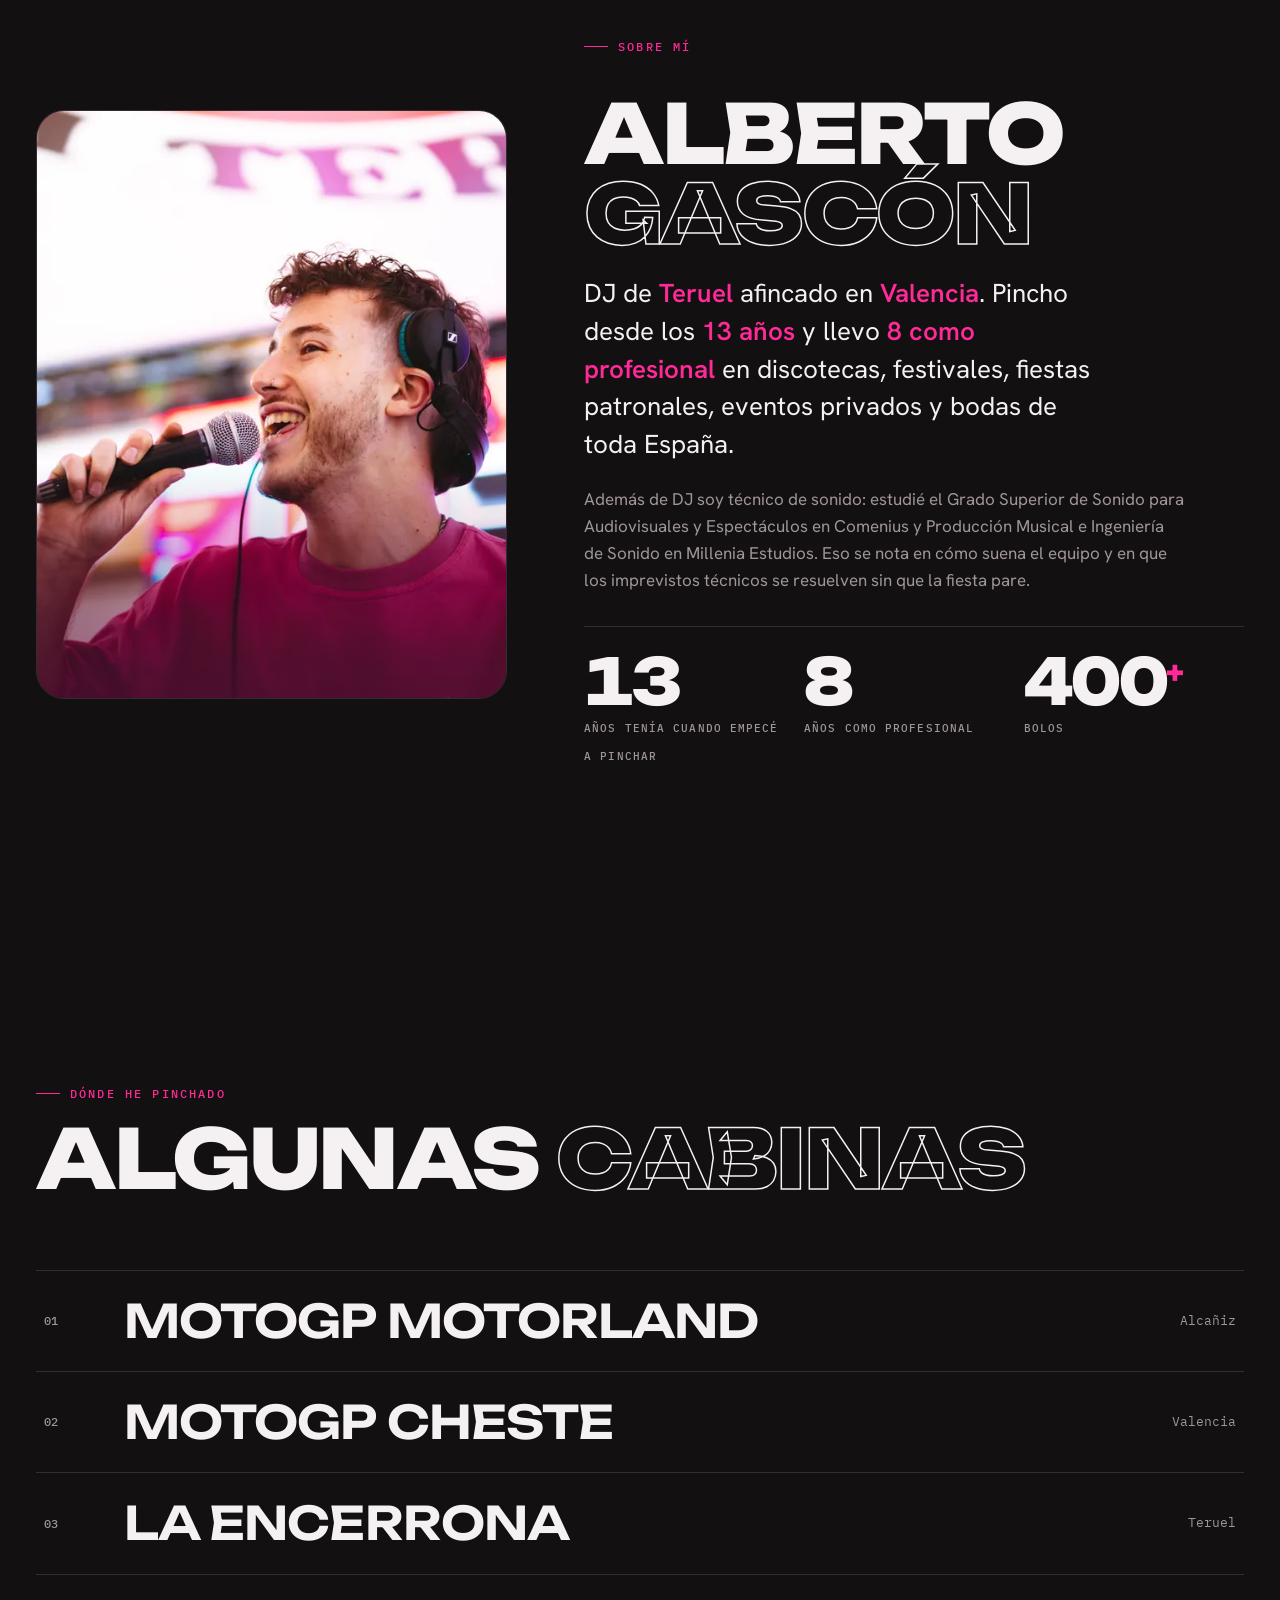
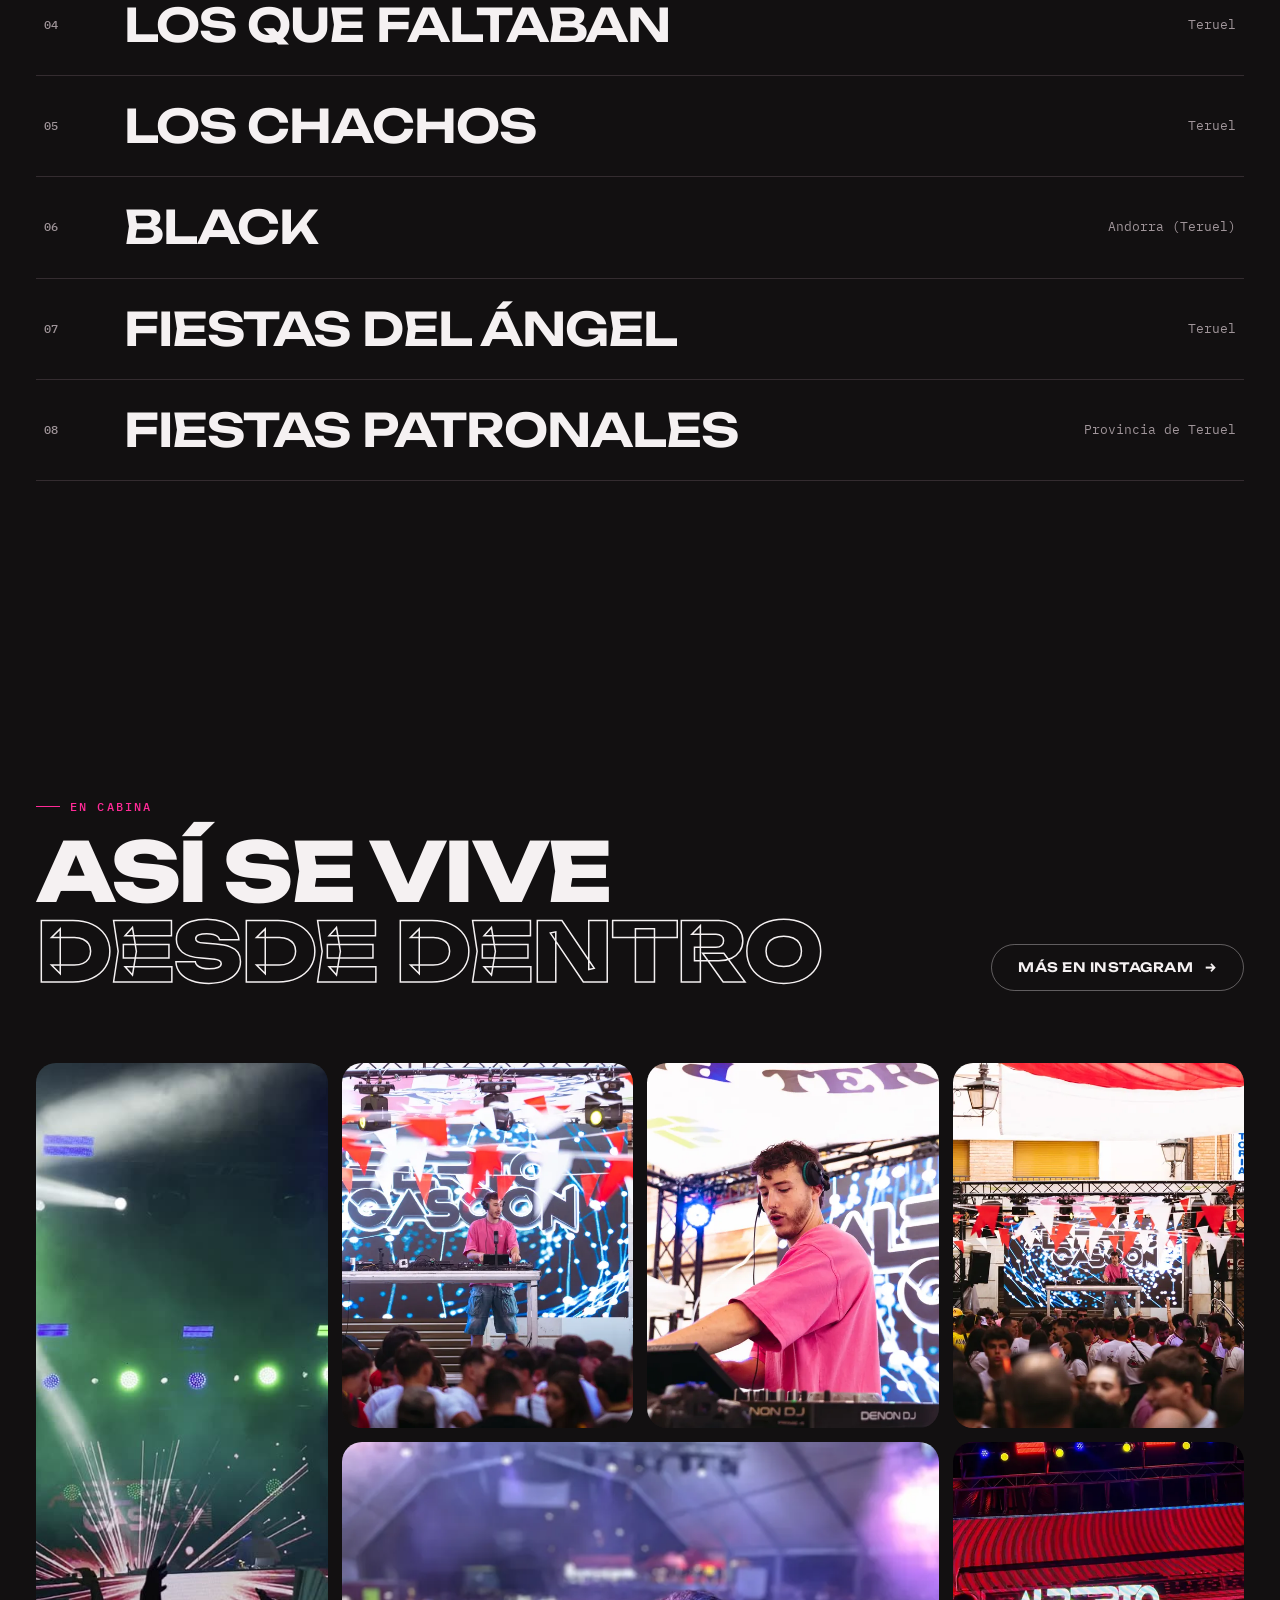
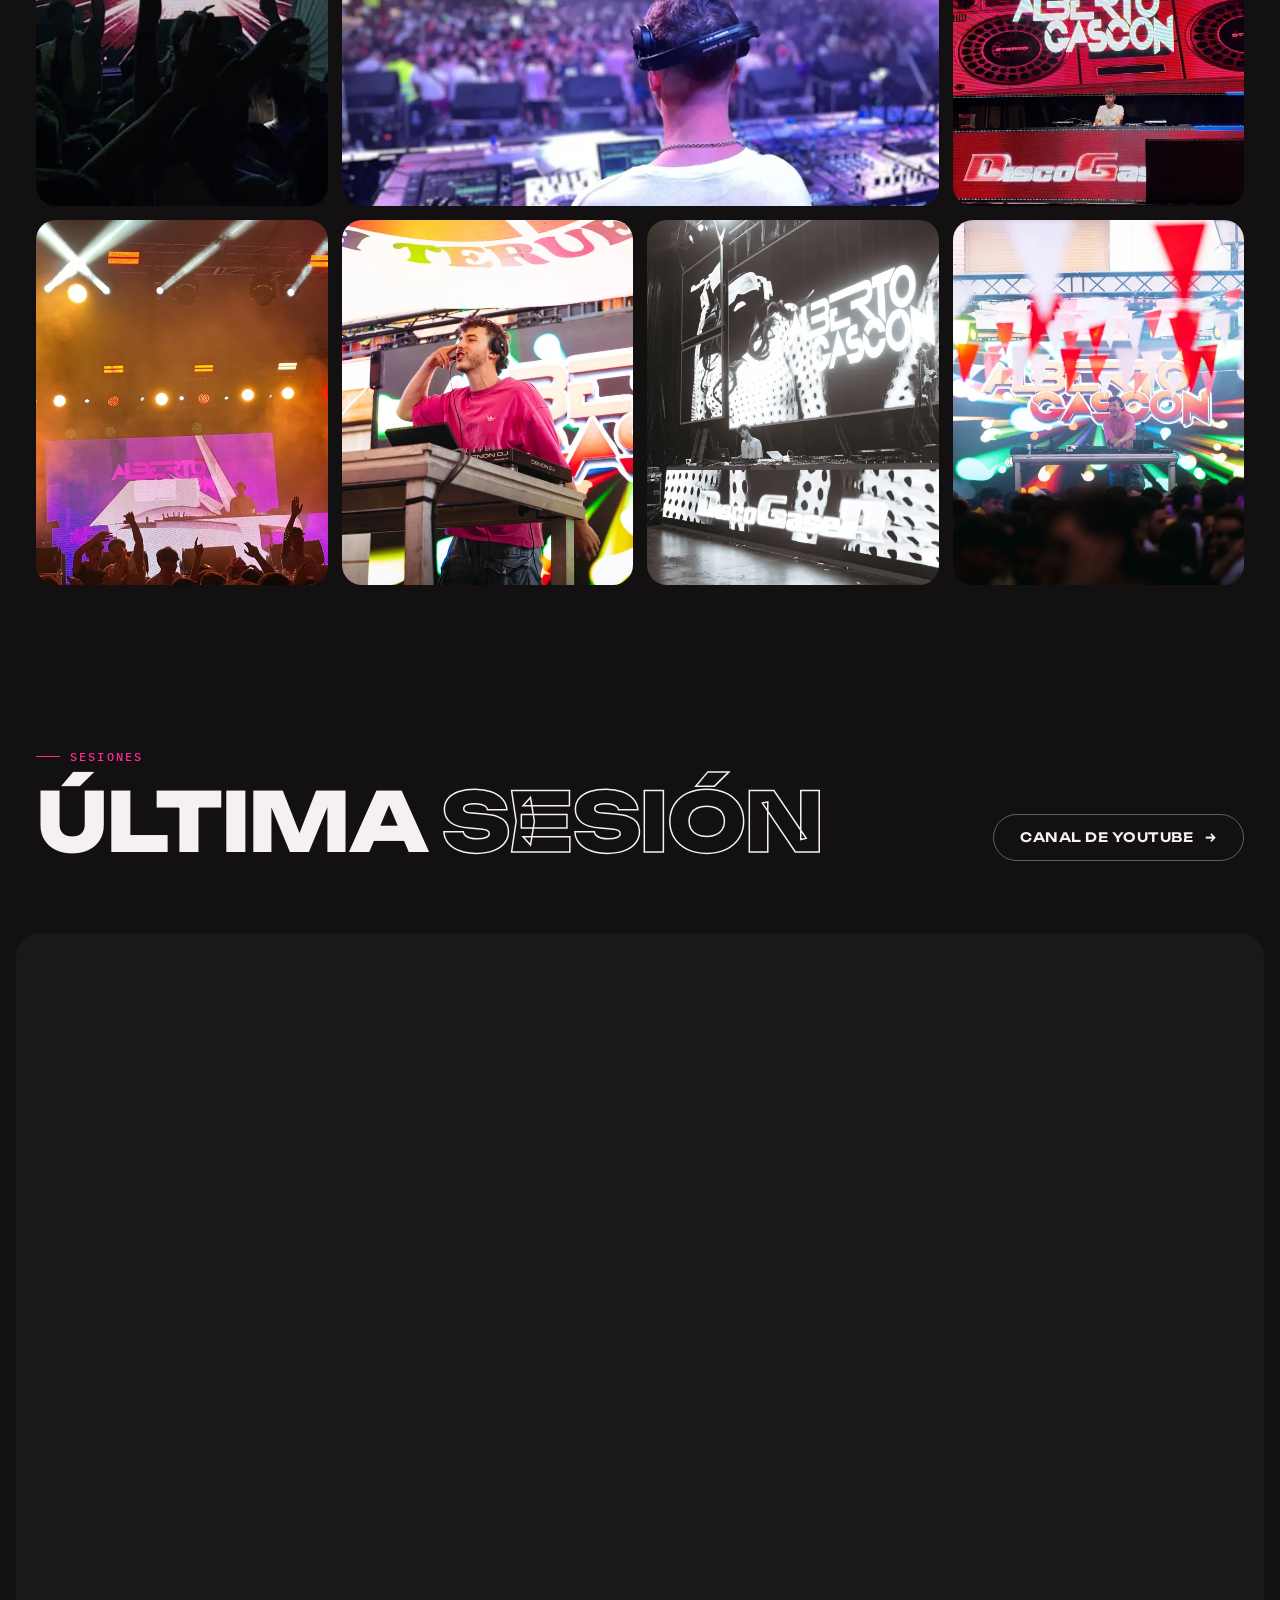
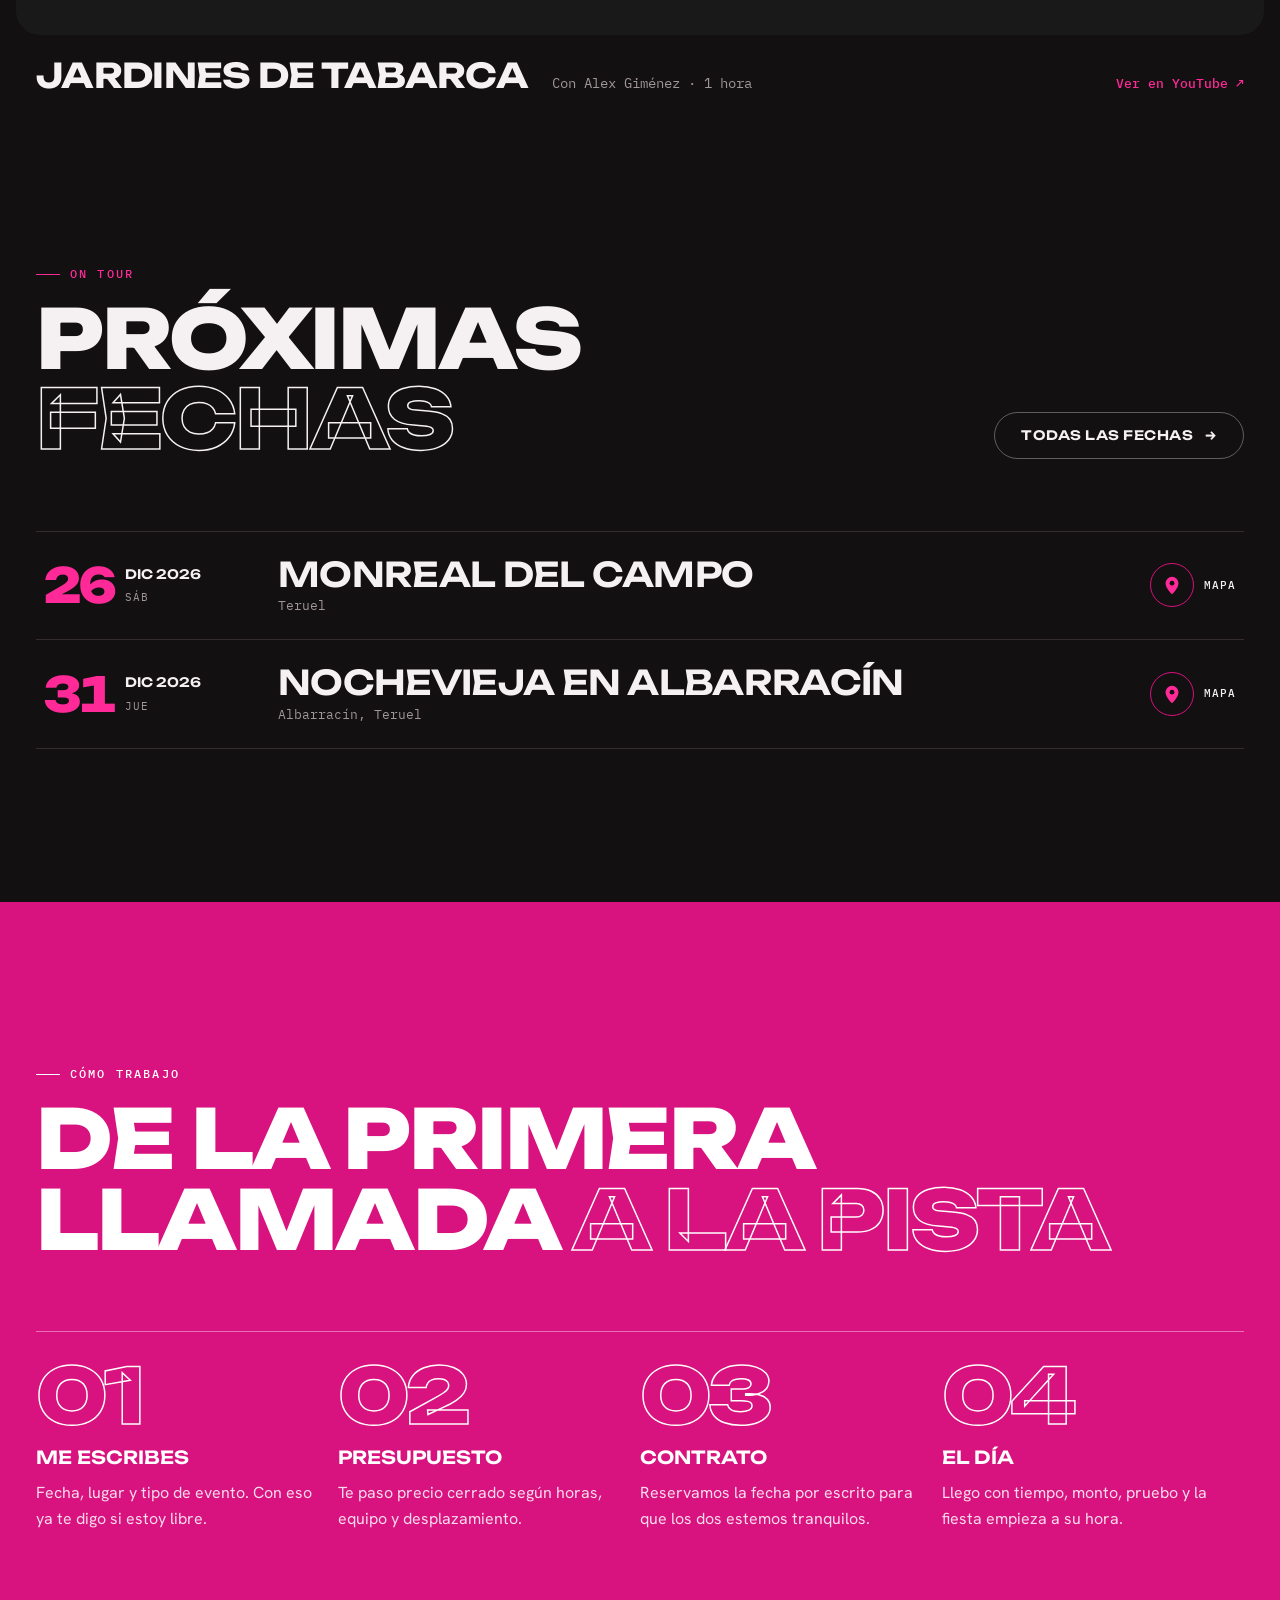
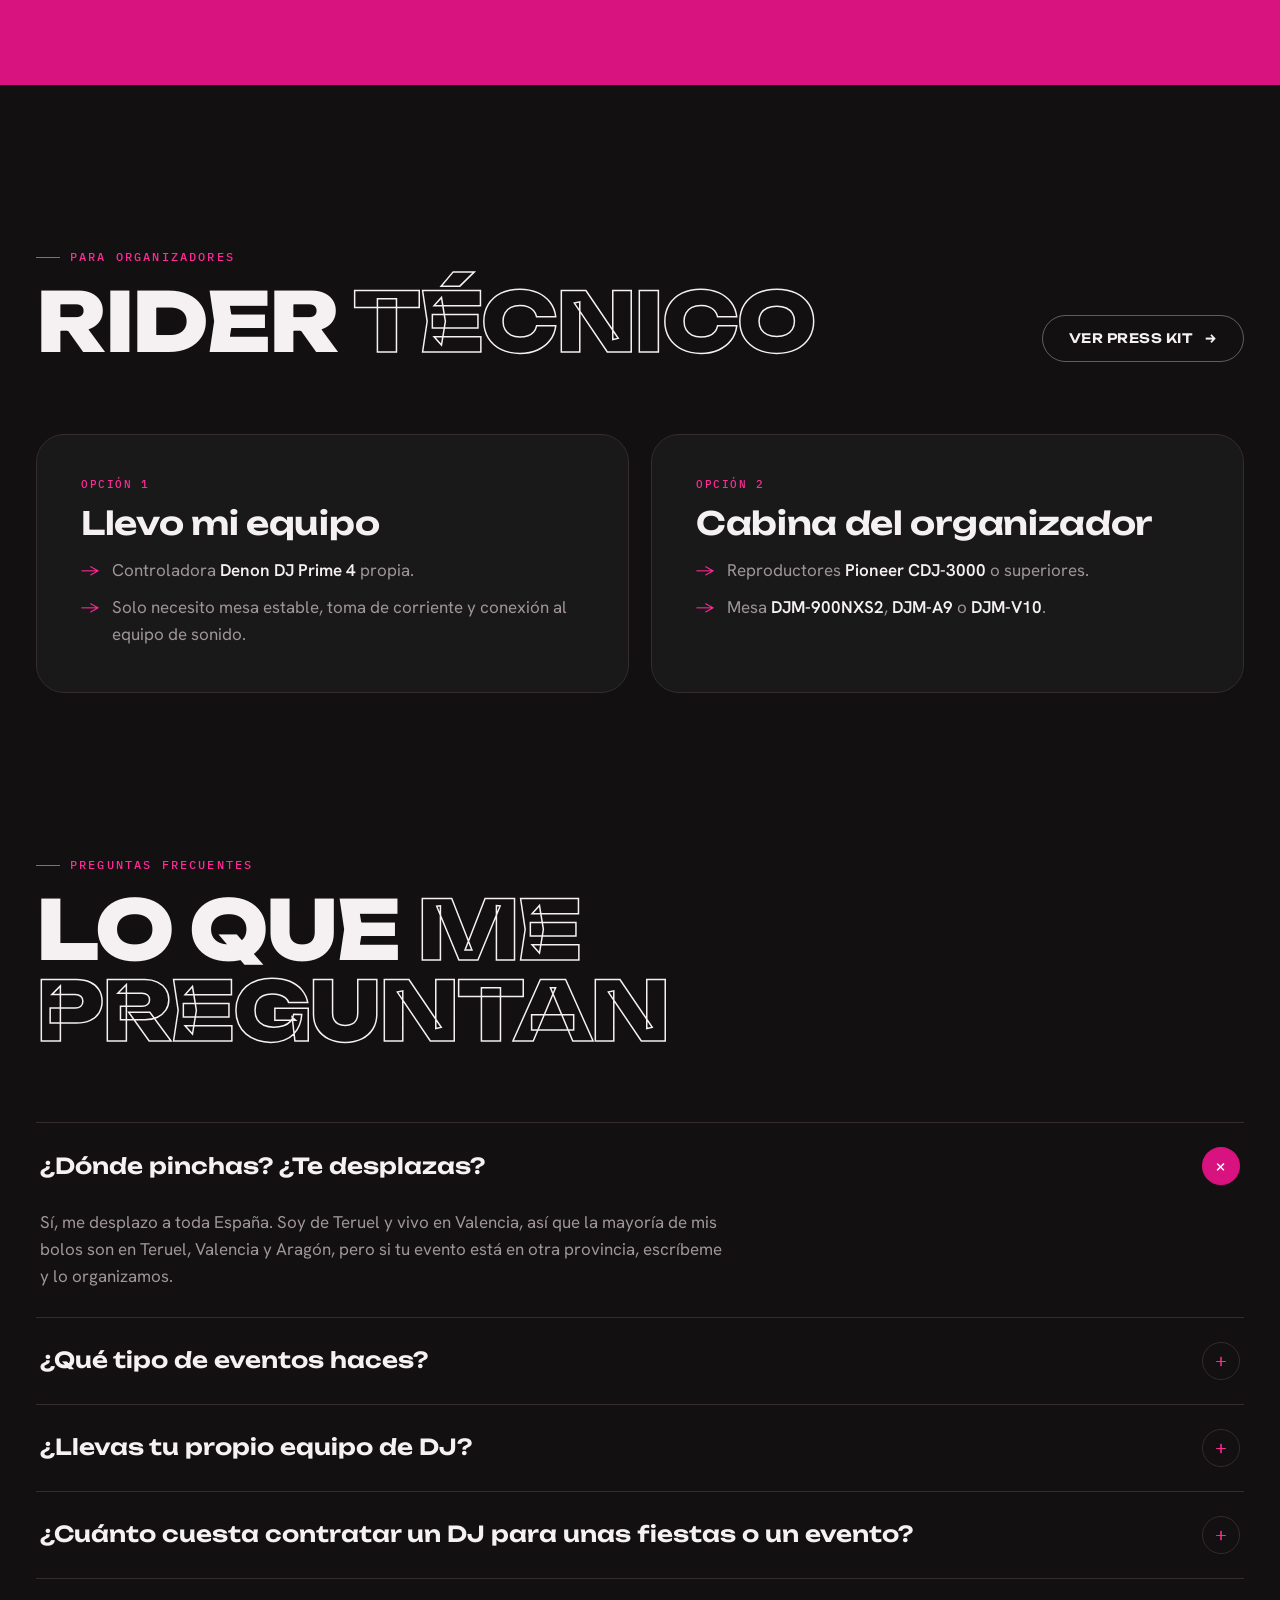
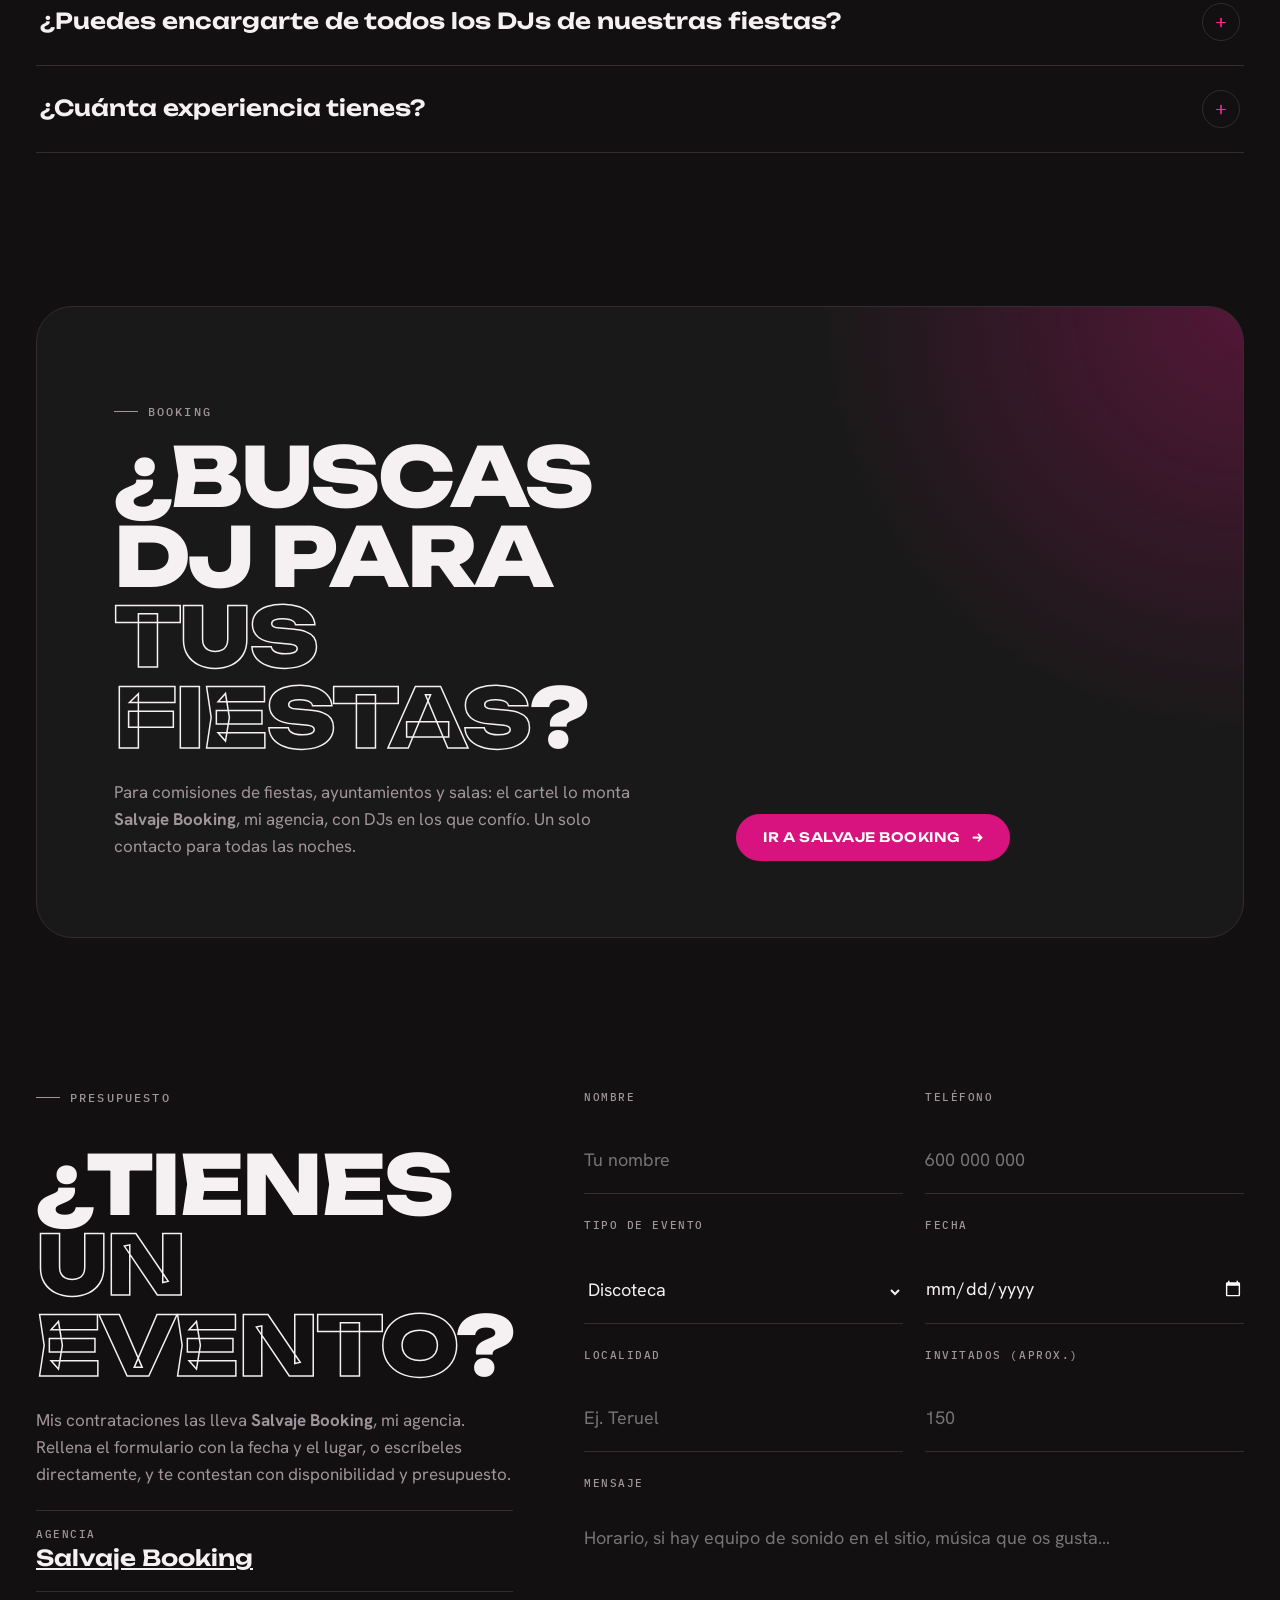
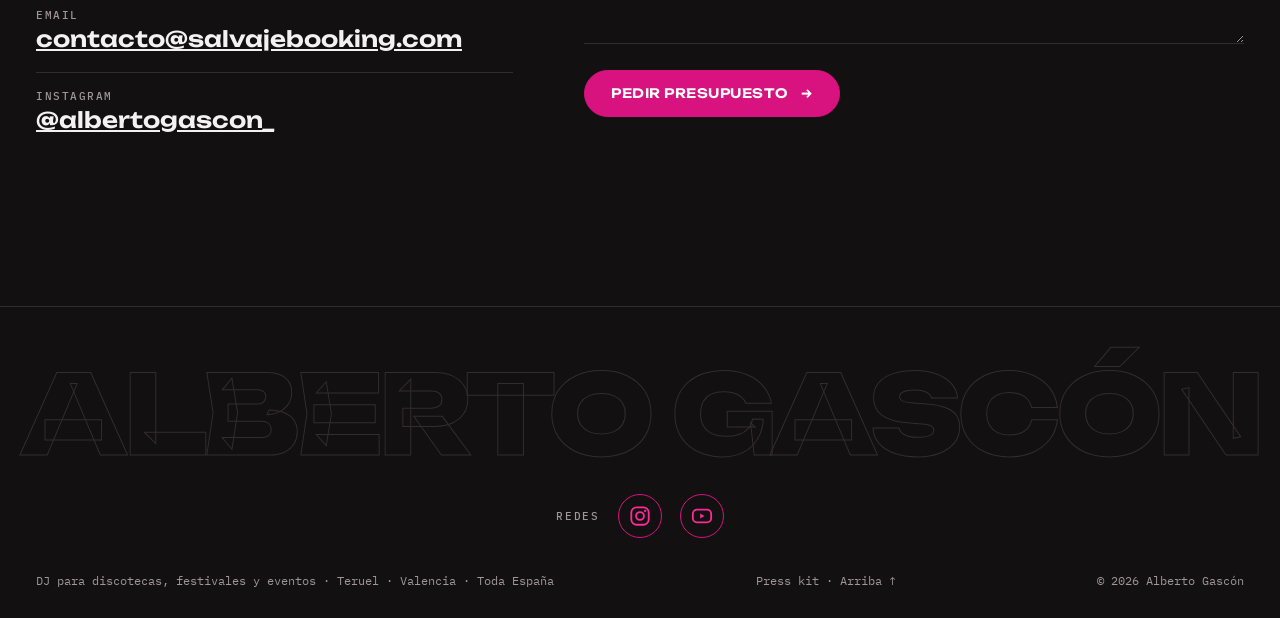
==== commit 180ef075: "Versión en inglés (/en/) con selector ES/EN Las páginas en inglés se generan con tools/i18n.py a par" ====
--- a/index.html
+++ b/index.html
@@ -8,10 +8,14 @@
 
 
 
+
 <!-- SEO -->
 <title>DJ en Teruel y Valencia para fiestas y eventos | Alberto Gascón</title>
 <meta name="description" content="Alberto Gascón, DJ de Teruel con base en Valencia. Discotecas, festivales, fiestas patronales, eventos y bodas en toda España. Pinchando desde los 13, más de 400 bolos. Pide presupuesto.">
 <link rel="canonical" href="https://albertogascon.com/">
+<link rel="alternate" hreflang="es" href="https://albertogascon.com/">
+<link rel="alternate" hreflang="en" href="https://albertogascon.com/en/">
+<link rel="alternate" hreflang="x-default" href="https://albertogascon.com/">
 <meta name="robots" content="index, follow, max-image-preview:large">
 <meta name="author" content="Alberto Gascón">
 <meta property="og:type" content="website">
@@ -376,32 +380,6 @@
   },
   {
    "@type": "MusicEvent",
-   "name": "Alberto Gascón en Villar del Cobo",
-   "startDate": "2026-10-30",
-   "eventStatus": "https://schema.org/EventScheduled",
-   "eventAttendanceMode": "https://schema.org/OfflineEventAttendanceMode",
-   "location": {
-    "@type": "Place",
-    "name": "Villar del Cobo",
-    "address": {
-     "@type": "PostalAddress",
-     "addressLocality": "Teruel",
-     "addressCountry": "ES"
-    }
-   },
-   "performer": {
-    "@id": "https://albertogascon.com/#alberto"
-   },
-   "organizer": {
-    "@type": "Organization",
-    "name": "Villar del Cobo"
-   },
-   "image": "https://albertogascon.com/assets/img/og.jpg",
-   "url": "https://albertogascon.com/tour.html",
-   "description": "Alberto Gascón pincha en Villar del Cobo (Teruel)."
-  },
-  {
-   "@type": "MusicEvent",
    "name": "Alberto Gascón en Electropura",
    "startDate": "2026-11-19",
    "eventStatus": "https://schema.org/EventScheduled",
@@ -451,6 +429,32 @@
    "image": "https://albertogascon.com/assets/img/og.jpg",
    "url": "https://albertogascon.com/tour.html",
    "description": "Alberto Gascón pincha en Manzanera (Teruel)."
+  },
+  {
+   "@type": "MusicEvent",
+   "name": "Alberto Gascón en MotoGP Cheste",
+   "startDate": "2026-11-27",
+   "eventStatus": "https://schema.org/EventScheduled",
+   "eventAttendanceMode": "https://schema.org/OfflineEventAttendanceMode",
+   "location": {
+    "@type": "Place",
+    "name": "MotoGP Cheste",
+    "address": {
+     "@type": "PostalAddress",
+     "addressLocality": "Cheste, Valencia",
+     "addressCountry": "ES"
+    }
+   },
+   "performer": {
+    "@id": "https://albertogascon.com/#alberto"
+   },
+   "organizer": {
+    "@type": "Organization",
+    "name": "MotoGP Cheste"
+   },
+   "image": "https://albertogascon.com/assets/img/og.jpg",
+   "url": "https://albertogascon.com/tour.html",
+   "description": "Alberto Gascón pincha en MotoGP Cheste (Cheste, Valencia)."
   }
  ]
 }
@@ -471,6 +475,7 @@
       <li style="--d:3"><a href="#sesiones">Sesiones</a></li>
       <li style="--d:4"><a href="presskit.html">Press kit</a></li>
     </ul>
+    <div class="lang" aria-label="Idioma"><span aria-current="true">ES</span><a href="en/index.html" hreflang="en" lang="en" aria-label="English version">EN</a></div>
     <a class="btn small" href="#presupuesto">Presupuesto <span class="arr">→</span></a>
     <button class="burger" type="button" aria-label="Abrir menú" aria-expanded="false" aria-controls="menu"><span></span><span></span></button>
   </div>
--- a/assets/css/site.css
+++ b/assets/css/site.css
@@ -51,6 +51,14 @@
 nav ul a::after { content: ""; position: absolute; left: 0; right: 0; bottom: -6px; height: 1px; background: var(--pink-hot); transform: scaleX(0); transform-origin: right; transition: transform .45s var(--ease) }
 nav ul a:hover { color: var(--paper) }
 nav ul a:hover::after { transform: scaleX(1); transform-origin: left }
+/* Selector de idioma */
+nav ul { margin-left: auto }
+.lang { margin-left: auto; display: flex; align-items: center; font: 500 12px/1 var(--f-mono); letter-spacing: .08em; color: var(--muted) }
+.lang > * { padding: 14px 6px }
+.lang > * + *::before { content: "/"; margin: 0 8px 0 -2px; color: var(--line) }
+.lang span[aria-current] { color: var(--paper) }
+.lang a { color: var(--muted); text-decoration: none; transition: color .3s }
+.lang a:hover { color: var(--pink-hot) }
 .burger { display: none; flex: none; position: relative; width: 44px; height: 44px; padding: 0; border-radius: 50%; border: 1px solid var(--line); background: transparent; color: var(--paper); cursor: pointer }
 .burger span { position: absolute; left: 13px; right: 13px; height: 1.5px; background: currentColor; transition: transform .45s var(--ease) }
 .burger span:first-child { top: 17px } .burger span:last-child { top: 25px }
@@ -59,7 +67,8 @@
 @media (max-width: 860px) {
   .burger { display: block }
   nav .wrap { gap: 10px }
-  nav .wrap > .btn { margin-left: auto }
+  nav .wrap > .btn { margin-left: 0 }
+  .lang > * { padding-inline: 4px }
   nav.open { background: var(--ink); backdrop-filter: none; -webkit-backdrop-filter: none; border-color: var(--line) }
   nav ul { position: fixed; inset: 0; z-index: -1; flex-direction: column; justify-content: center; gap: 6px; padding: 110px var(--gut-r) 48px var(--gut-l); background: var(--ink); clip-path: inset(0 0 100% 0); visibility: hidden; transition: clip-path .6s var(--ease), visibility 0s .6s }
   nav.open ul { clip-path: inset(0); visibility: visible; transition: clip-path .6s var(--ease) }
@@ -79,7 +88,7 @@
 .btn .arr { display: inline-block; transition: transform .5s var(--ease) }
 .btn:hover .arr { transform: translateX(4px) rotate(-45deg) }
 .btn.ghost { --bg: transparent; border-color: color-mix(in srgb, var(--paper) 35%, transparent); color: var(--paper) }
-.btn.small { padding: 12px 18px; font-size: 11px }
+.btn.small { padding: 12px 18px; font-size: 11px; white-space: nowrap }
 
 /* Hero */
 .hero { position: relative; min-height: 100svh; display: grid; align-items: center; overflow: hidden; padding-block: 120px 80px; isolation: isolate }
